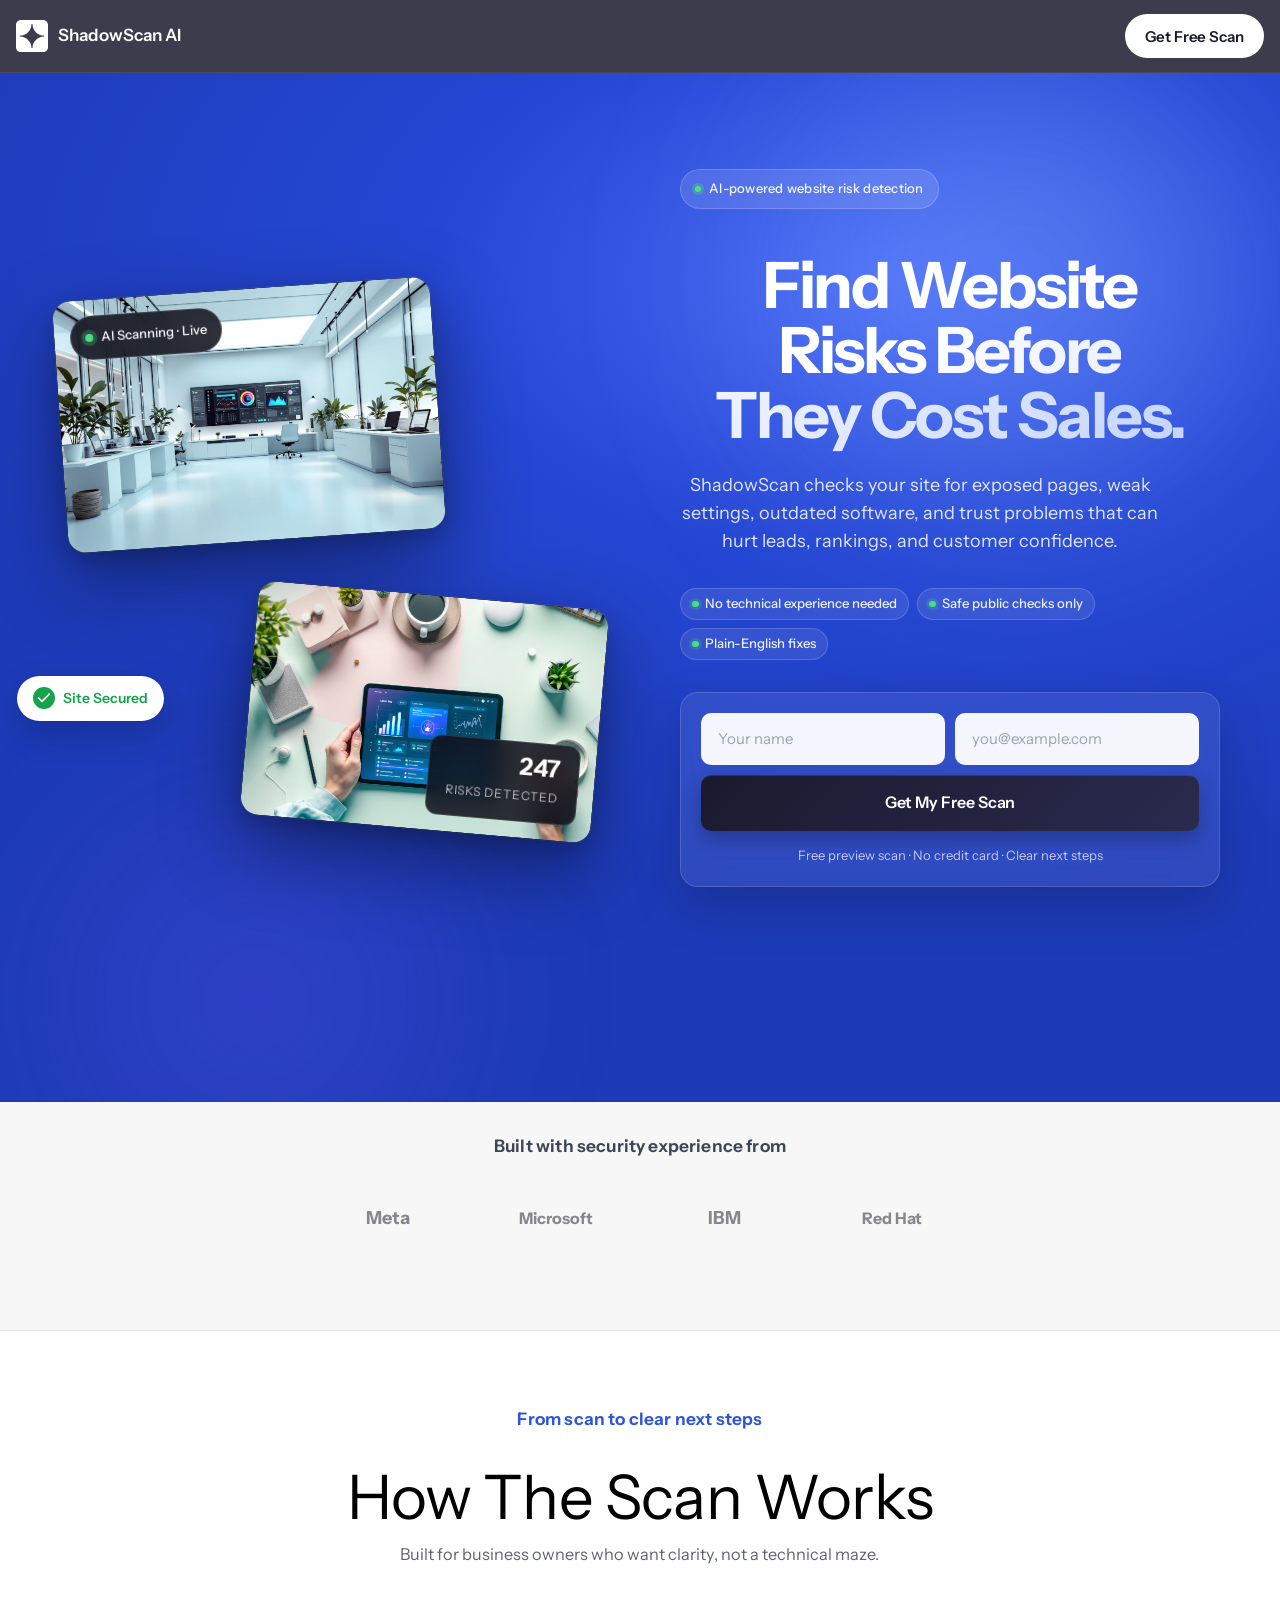
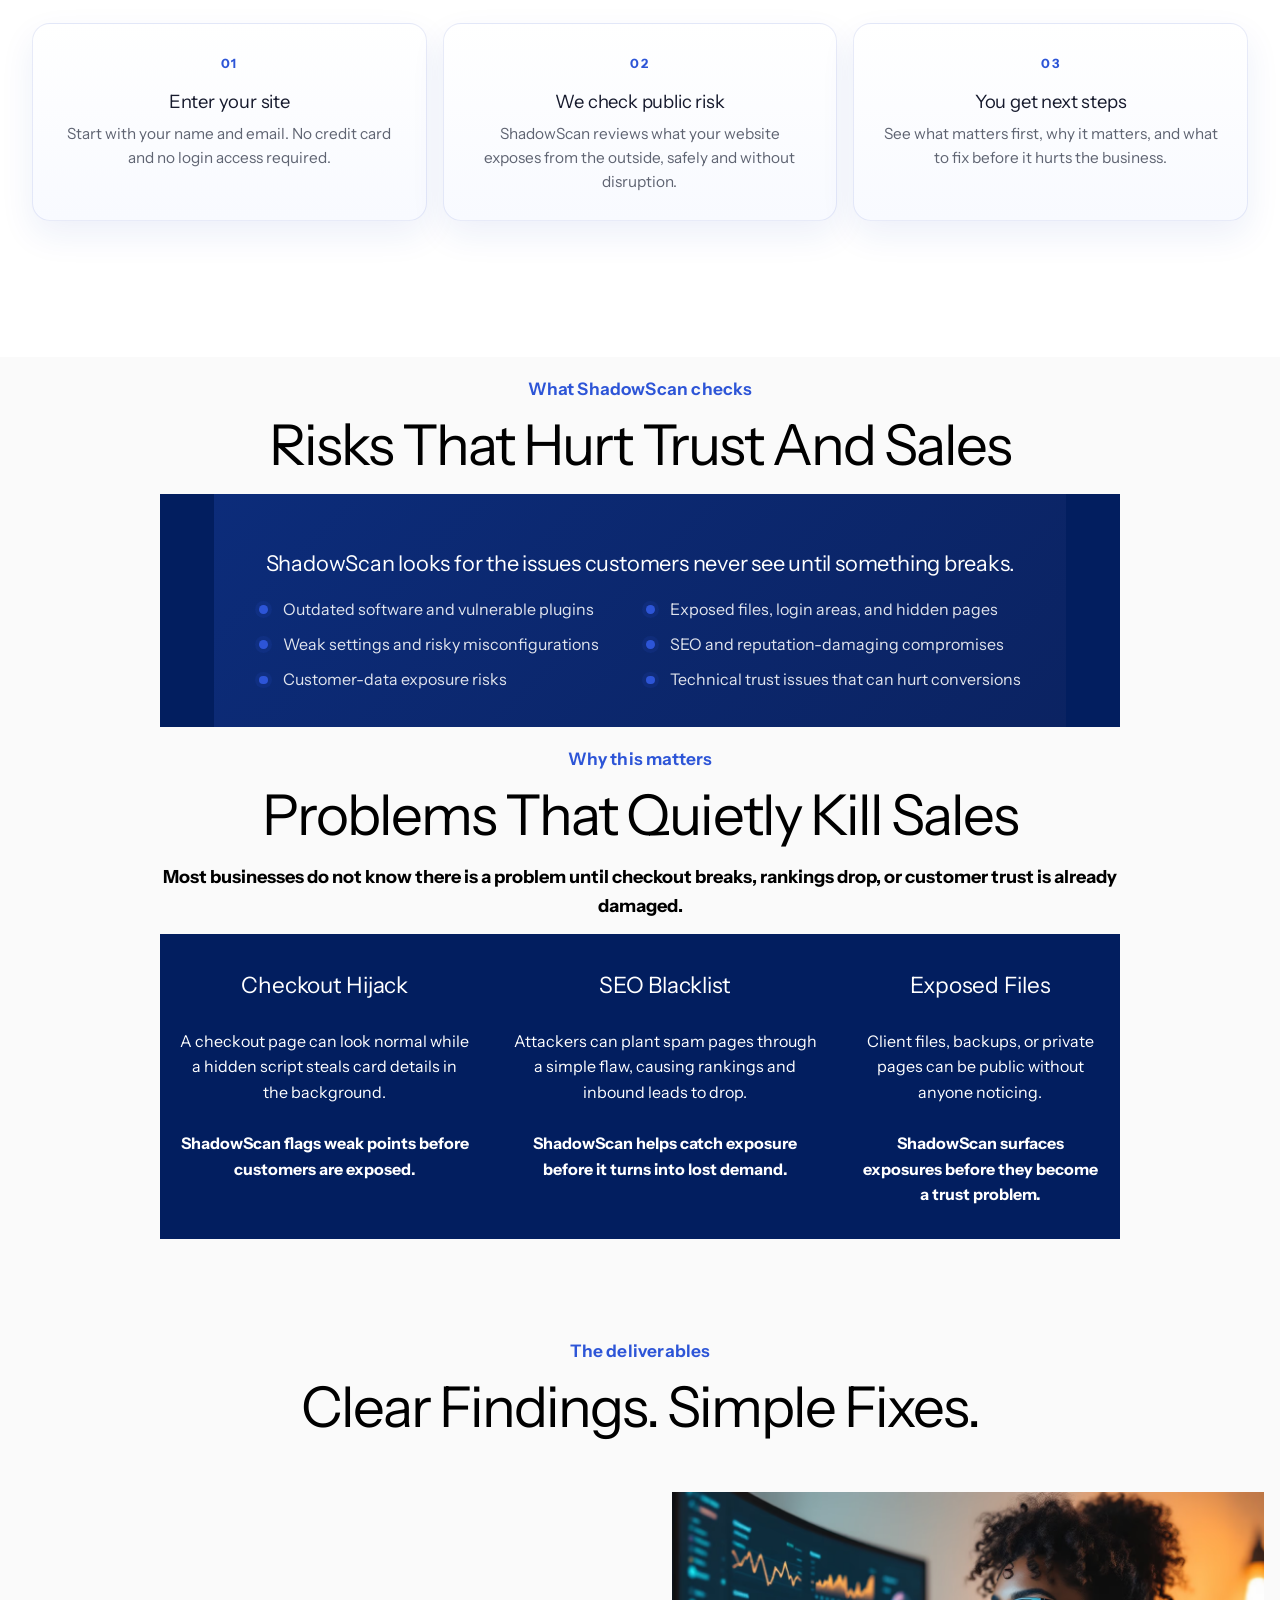
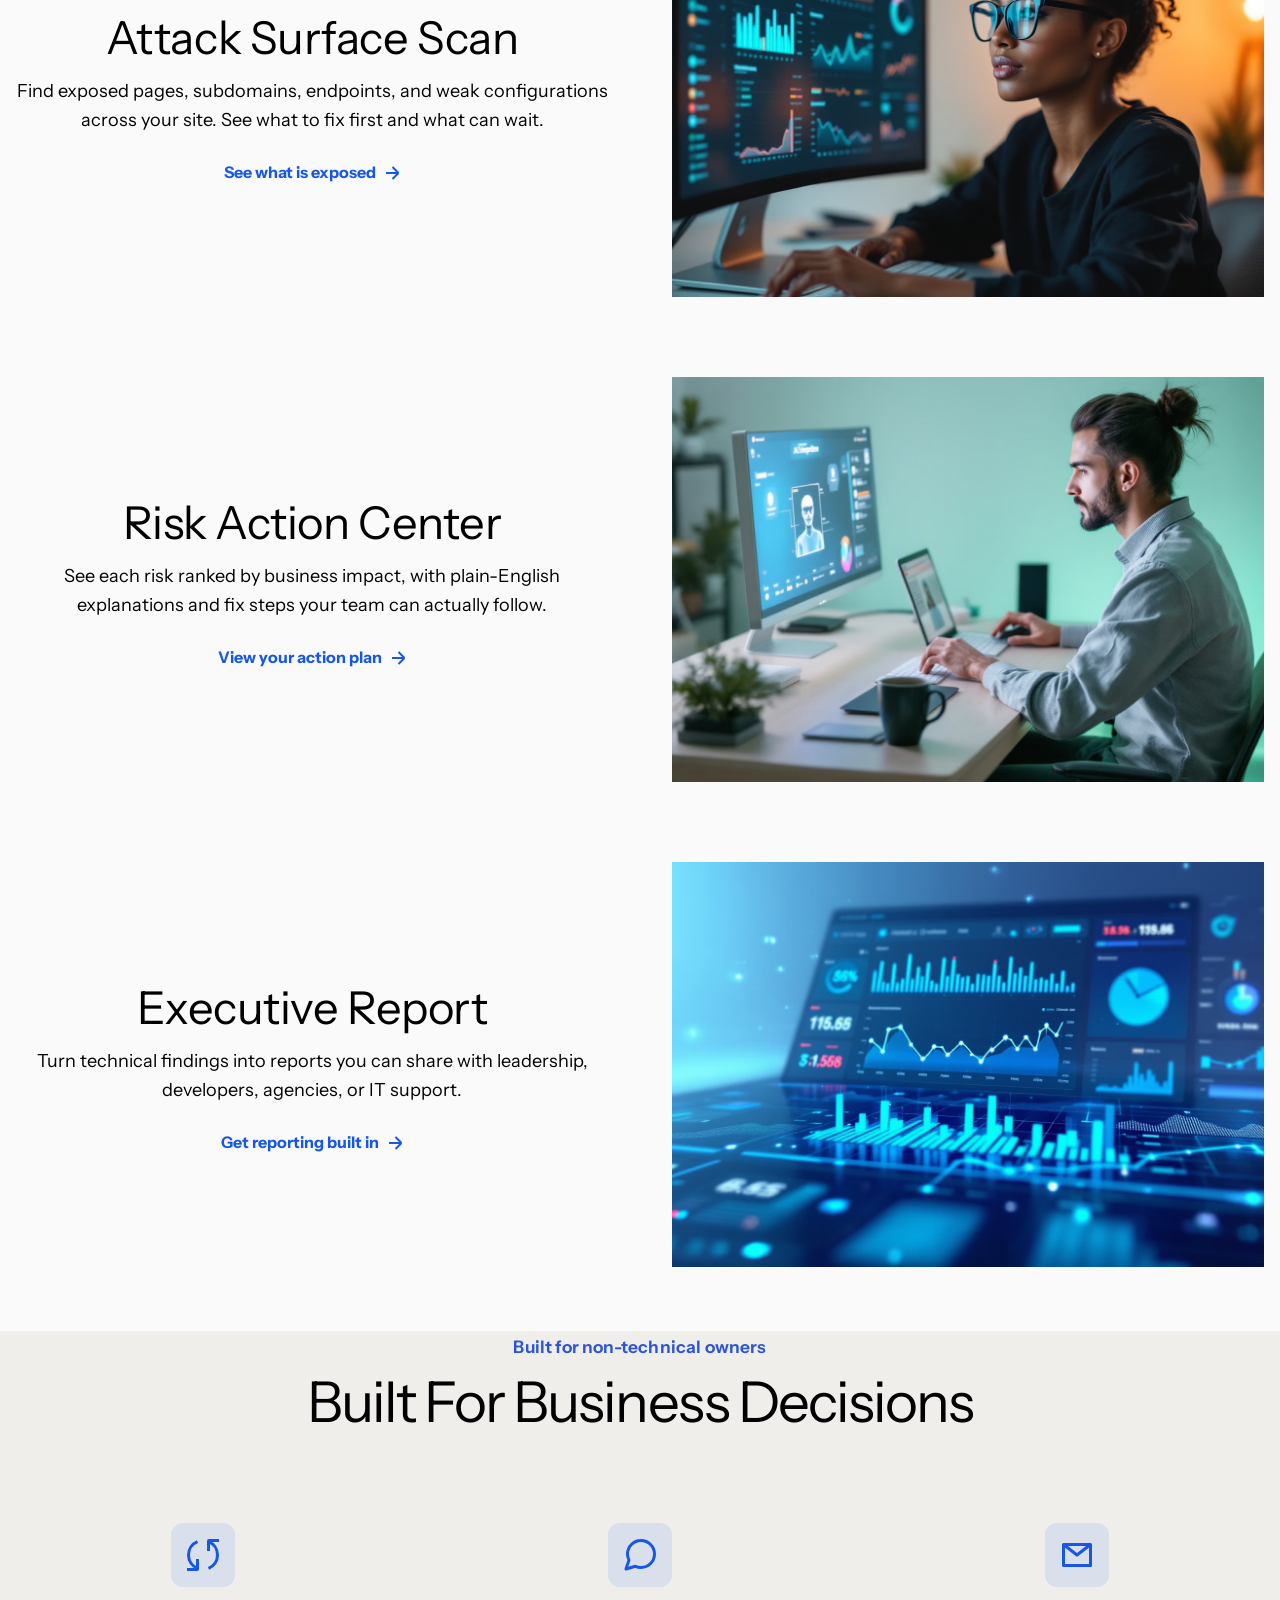
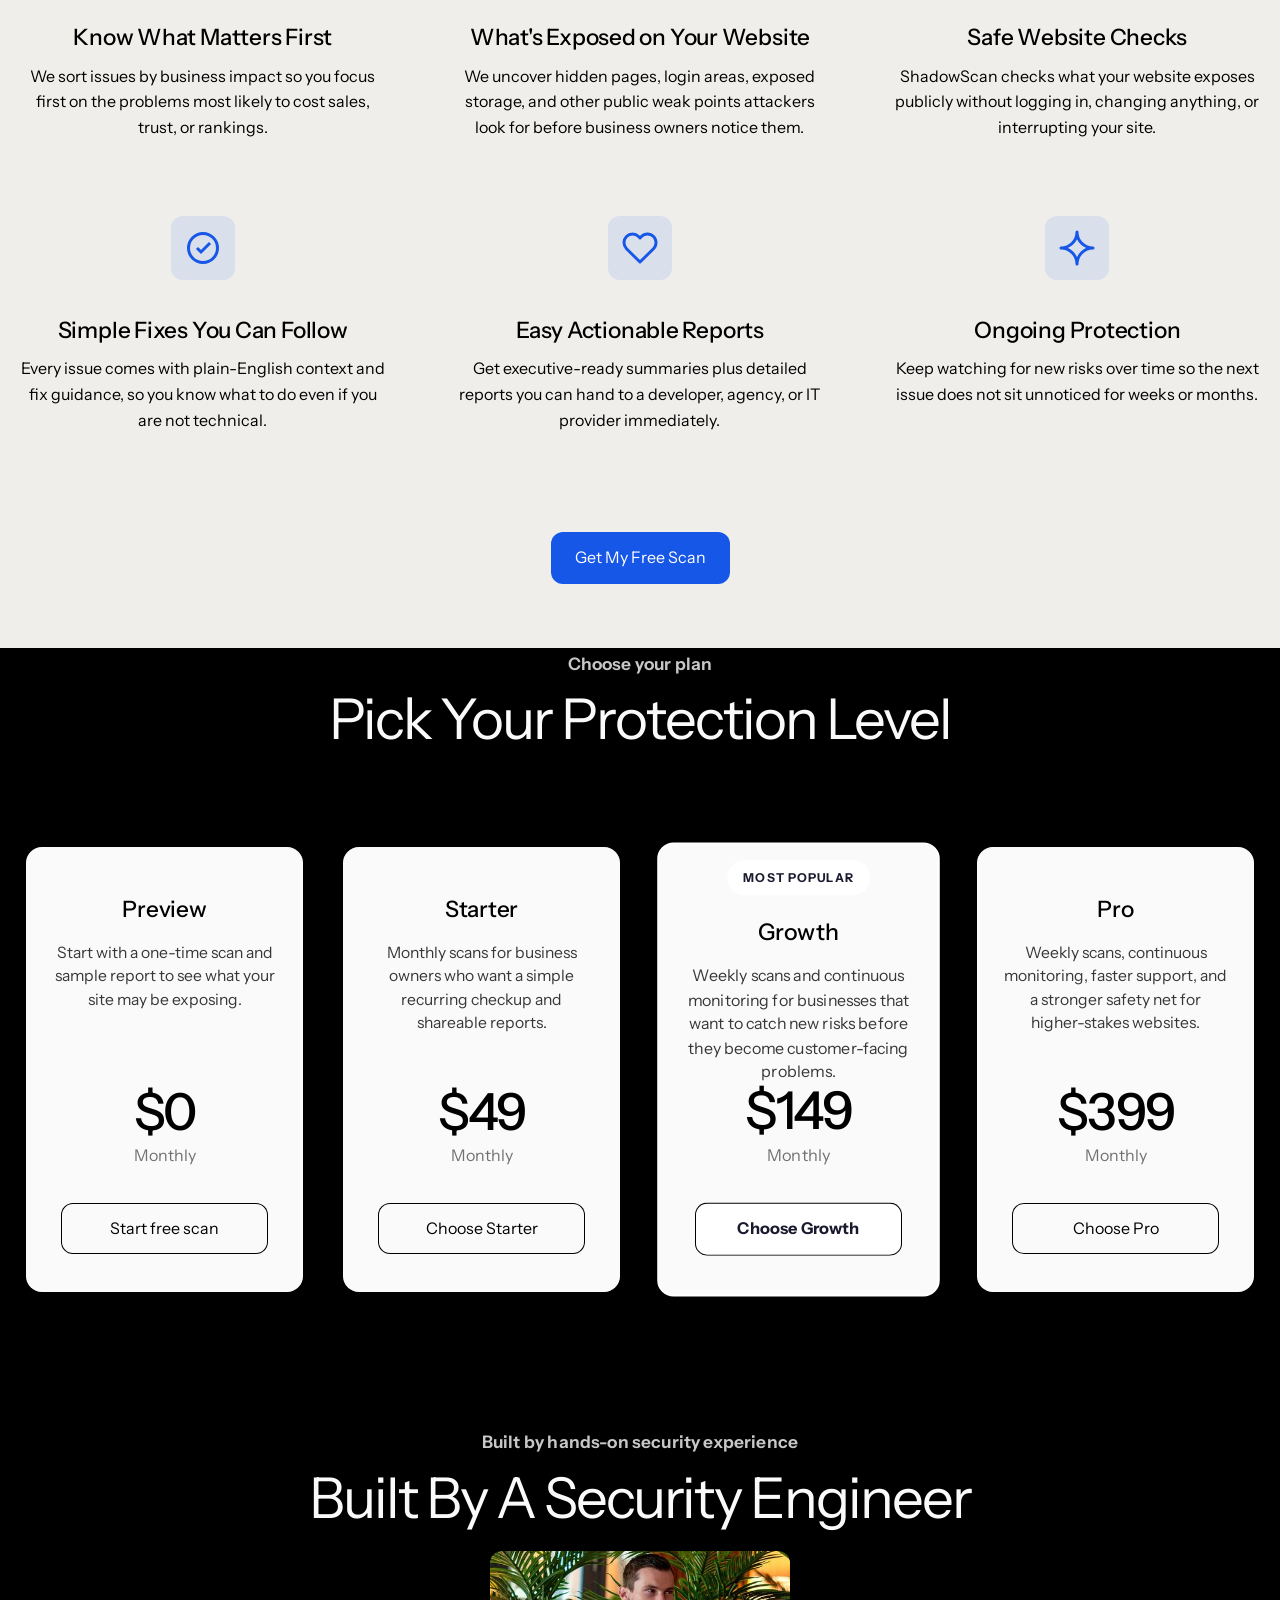
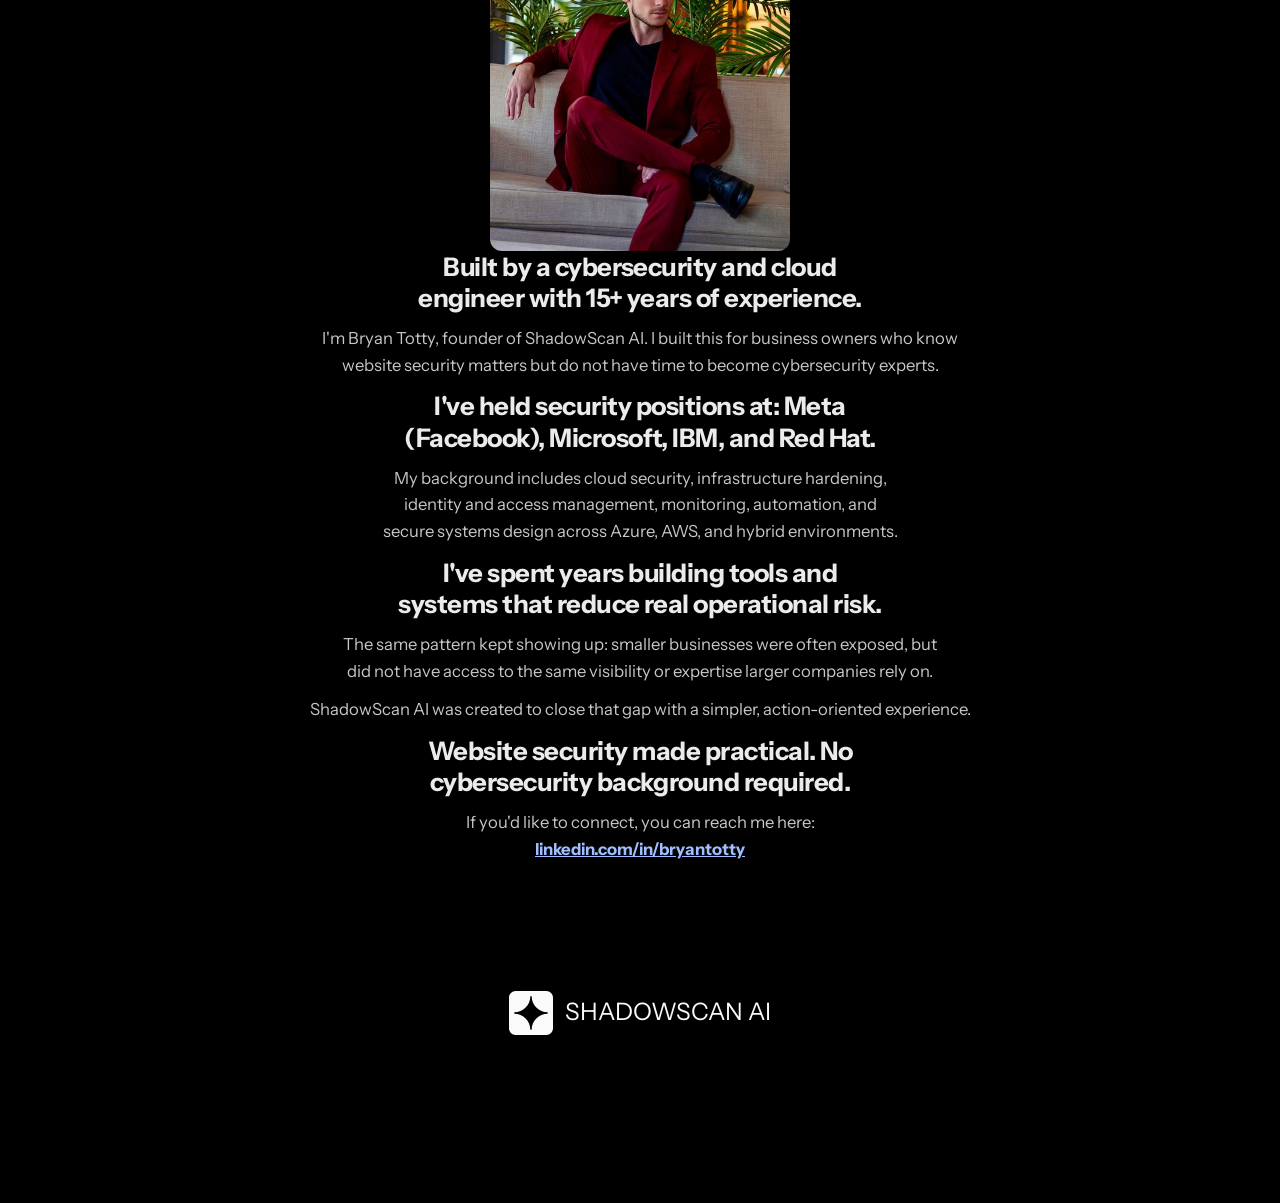
==== index.html @ 07af530e "design: refine section label typography and copy" ====
<!DOCTYPE html>
<html lang="en-US">
<head>
  <meta charset="utf-8" />
  <title>ShadowScan AI - Find Website Risks Before They Cost Sales</title>
  <meta name="description" content="ShadowScan AI helps business owners find website vulnerabilities, exposed files, and trust-damaging security issues before they cost leads, rankings, and sales." />
  <meta name="viewport" content="width=device-width, initial-scale=1" />

  <!-- Open Graph -->
  <meta property="og:title" content="Find Website Risks Before They Cost Sales" />
  <meta property="og:description" content="ShadowScan AI helps business owners uncover exposed pages, weak settings, and trust-damaging website risks before they hurt sales or search visibility." />
  <meta property="og:image" content="images/og-preview.png" />
  <meta property="og:type" content="website" />

  <!-- Twitter -->
  <meta name="twitter:card" content="summary_large_image" />
  <meta name="twitter:title" content="Find Website Risks Before They Cost Sales" />
  <meta name="twitter:description" content="ShadowScan AI helps business owners uncover exposed pages, weak settings, and trust-damaging website risks before they hurt sales or search visibility." />

  <!-- Favicon (replace with your own) -->
  <link rel="icon" href="images/og-preview.png" type="image/png" />

  <!-- Google Fonts -->
  <link href="https://fonts.googleapis.com" rel="preconnect" />
  <link href="https://fonts.gstatic.com" rel="preconnect" crossorigin="anonymous" />
  <link href="https://fonts.googleapis.com/css2?family=Instrument+Sans:wght@300;400;500;600;700&display=swap" rel="stylesheet" />

  <!-- Stylesheets -->
  <link href="css/styles.css" rel="stylesheet" type="text/css" />
  <link href="css/custom.css" rel="stylesheet" type="text/css" />

  <!-- Meta Pixel Code -->
  <script>
    !function(f,b,e,v,n,t,s)
    {if(f.fbq)return;n=f.fbq=function(){n.callMethod?
    n.callMethod.apply(n,arguments):n.queue.push(arguments)};
    if(!f._fbq)f._fbq=n;n.push=n;n.loaded=!0;n.version='2.0';
    n.queue=[];t=b.createElement(e);t.async=!0;
    t.src=v;s=b.getElementsByTagName(e)[0];
    s.parentNode.insertBefore(t,s)}(window, document,'script',
    'https://connect.facebook.net/en_US/fbevents.js');
    fbq('init', '1141958824588736');
    fbq('track', 'PageView');
  </script>
  <noscript><img height="1" width="1" style="display:none" src="https://www.facebook.com/tr?id=1141958824588736&ev=PageView&noscript=1" alt="" /></noscript>
</head>

<body class="body">

  <!-- ===================== NAVIGATION (STICKY) ===================== -->
  <div class="nav is-accent-primary nav-sticky" id="main-nav">
    <div class="nav_container">
      <div class="nav_left">
        <a href="#signup-form" class="nav_logo w-inline-block">
          <div class="nav_logo-icon">
            <svg width="100%" height="100%" viewBox="0 0 33 33" preserveAspectRatio="xMidYMid meet">
              <path d="M28,0H5C2.24,0,0,2.24,0,5v23c0,2.76,2.24,5,5,5h23c2.76,0,5-2.24,5-5V5c0-2.76-2.24-5-5-5ZM29,17c-6.63,0-12,5.37-12,12h-1c0-6.63-5.37-12-12-12v-1c6.63,0,12-5.37,12-12h1c0,6.63,5.37,12,12,12v1Z" fill="currentColor"></path>
            </svg>
          </div>
          <div class="paragraph_large margin-bottom_none">ShadowScan AI</div>
        </a>
      </div>
      <div class="nav_right">
        <a href="#signup-form" class="nav-cta-btn">Get Free Scan</a>
        <button class="nav_mobile-menu-button" id="mobile-menu-btn" aria-label="Open navigation menu">
          <div class="icon on-accent-primary">
            <svg xmlns="http://www.w3.org/2000/svg" width="24" height="24" viewBox="0 0 24 24">
              <g stroke-linecap="square" stroke-linejoin="miter" stroke-width="1.5" fill="none" stroke="currentColor" stroke-miterlimit="10">
                <line x1="1" y1="12" x2="23" y2="12" stroke="currentColor"></line>
                <line x1="1" y1="5" x2="23" y2="5"></line>
                <line x1="1" y1="19" x2="23" y2="19"></line>
              </g>
            </svg>
          </div>
        </button>
      </div>
    </div>
  </div>

  <!-- Mobile Nav Overlay -->
  <div class="mobile-nav-overlay" id="mobile-nav-overlay">
    <button class="mobile-nav-close" id="mobile-nav-close" aria-label="Close navigation menu">&times;</button>
    <a href="#signup-form" class="mobile-nav-link">Get Free Scan</a>
    <a href="#services" class="mobile-nav-link">Services</a>
    <a href="#pricing" class="mobile-nav-link">Pricing</a>
    <a href="#founder" class="mobile-nav-link">About</a>
  </div>

  <!-- ===================== HERO / SIGNUP FORM ===================== -->
  <header id="signup-form" class="section max-height_100vh_desktop overflow_hidden flex_horizontal is-accent-primary hero-elegant">
    <div class="hero-bg-glow" aria-hidden="true"></div>
    <div class="container">
      <div class="w-layout-grid grid_2-col tablet-1-col gap-large hero-grid">
        <div class="hero-visual">
          <div class="hero-image-stack">
            <div class="hero-image-card hero-image-card--top">
              <img width="592" height="395" alt="Innovation lab background" src="images/hero-bg-1.avif" loading="eager" fetchpriority="high" />
              <div class="hero-image-tag">
                <span class="hero-image-tag-dot"></span>
                AI Scanning · Live
              </div>
            </div>
            <div class="hero-image-card hero-image-card--bottom">
              <img width="592" height="395" alt="Interactive lesson on tablet" src="images/hero-bg-2.avif" loading="eager" />
              <div class="hero-image-stat">
                <div class="hero-image-stat-number">247</div>
                <div class="hero-image-stat-label">Risks Detected</div>
              </div>
            </div>
            <div class="hero-floating-badge" aria-hidden="true">
              <svg width="20" height="20" viewBox="0 0 24 24" fill="none" stroke="currentColor" stroke-width="2.5" stroke-linecap="round" stroke-linejoin="round"><path d="M20 6 9 17l-5-5"/></svg>
              <span>Site Secured</span>
            </div>
          </div>
        </div>
        <div class="header hero-content">
          <div class="hero-eyebrow">
            <span class="hero-eyebrow-dot"></span>
            AI-powered website risk detection
          </div>
          <h1 class="heading_h1 hero-title">Find Website Risks <span class="hero-title-accent">Before They Cost Sales.</span></h1>
          <p class="hero-subtitle">ShadowScan checks your site for exposed pages, weak settings, outdated software, and trust problems that can hurt leads, rankings, and customer confidence.</p>
          <ul class="hero-proof-list" aria-label="ShadowScan benefits">
            <li>No technical experience needed</li>
            <li>Safe public checks only</li>
            <li>Plain-English fixes</li>
          </ul>
          <div class="w-form hero-form-wrap">
            <form id="email-form" name="email-form" method="post" action="https://formspree.io/f/xdaybydo">
              <div class="hero-form-fields">
                <input class="w-input hero-input" maxlength="256" name="name" placeholder="Your name" type="text" id="name" aria-label="Name" />
                <input class="w-input hero-input" maxlength="256" name="email" placeholder="you@example.com" type="email" id="email" required aria-label="Email Address" />
              </div>
              <input type="submit" class="w-button hero-submit" value="Get My Free Scan" />
              <p class="hero-form-disclaimer">Free preview scan · No credit card · Clear next steps</p>
            </form>
            <div class="w-form-done" style="display:none;">
              <div>You're in. Check your inbox for your next step and scan details.</div>
            </div>
            <div class="w-form-fail" style="display:none;">
              <div>Something went wrong. Please try again in a moment.</div>
            </div>
          </div>
        </div>
      </div>
    </div>
  </header>

  <!-- ===================== TRUST BADGES ===================== -->
  <section class="trust-badges-section">
    <div class="container">
      <p class="trust-badges-label">Built with security experience from</p>
      <div class="trust-badges-row">
        <div class="trust-badge">
          <svg viewBox="0 0 120 40" width="120" height="40"><text x="60" y="26" text-anchor="middle" font-family="Instrument Sans, sans-serif" font-weight="700" font-size="18" fill="currentColor">Meta</text></svg>
        </div>
        <div class="trust-badge">
          <svg viewBox="0 0 120 40" width="120" height="40"><text x="60" y="26" text-anchor="middle" font-family="Instrument Sans, sans-serif" font-weight="700" font-size="16" fill="currentColor">Microsoft</text></svg>
        </div>
        <div class="trust-badge">
          <svg viewBox="0 0 120 40" width="120" height="40"><text x="60" y="26" text-anchor="middle" font-family="Instrument Sans, sans-serif" font-weight="700" font-size="18" fill="currentColor">IBM</text></svg>
        </div>
        <div class="trust-badge">
          <svg viewBox="0 0 120 40" width="120" height="40"><text x="60" y="26" text-anchor="middle" font-family="Instrument Sans, sans-serif" font-weight="700" font-size="16" fill="currentColor">Red Hat</text></svg>
        </div>
      </div>
    </div>
  </section>

  <!-- ===================== HOW IT WORKS ===================== -->
  <section class="funnel-steps-section fade-in-section" aria-labelledby="how-it-works-title">
    <div class="container">
      <div class="funnel-section-header">
        <p class="section-kicker">From scan to clear next steps</p>
        <h2 id="how-it-works-title" class="heading_h2">How The Scan Works</h2>
        <p>Built for business owners who want clarity, not a technical maze.</p>
      </div>
      <div class="funnel-steps-grid">
        <div class="funnel-step-card">
          <span class="funnel-step-number">01</span>
          <h3>Enter your site</h3>
          <p>Start with your name and email. No credit card and no login access required.</p>
        </div>
        <div class="funnel-step-card">
          <span class="funnel-step-number">02</span>
          <h3>We check public risk</h3>
          <p>ShadowScan reviews what your website exposes from the outside, safely and without disruption.</p>
        </div>
        <div class="funnel-step-card">
          <span class="funnel-step-number">03</span>
          <h3>You get next steps</h3>
          <p>See what matters first, why it matters, and what to fix before it hurts the business.</p>
        </div>
      </div>
    </div>
  </section>

  <!-- ===================== PROTECT YOUR BUSINESS ===================== -->
  <section class="provides-section fade-in-section">
    <div class="w-layout-blockcontainer container-2 w-container">
      <p class="section-kicker">What ShadowScan checks</p>
      <h2 class="heading_h2">Risks That Hurt Trust And Sales</h2>
      <div class="provides">
        <div class="provides-2">
          <h3 class="usecase-heading">ShadowScan looks for the issues customers never see until something breaks.</h3>
          <ul class="risk-check-list">
            <li>Outdated software and vulnerable plugins</li>
            <li>Exposed files, login areas, and hidden pages</li>
            <li>Weak settings and risky misconfigurations</li>
            <li>SEO and reputation-damaging compromises</li>
            <li>Customer-data exposure risks</li>
            <li>Technical trust issues that can hurt conversions</li>
          </ul>
        </div>
      </div>
    </div>
  </section>

  <!-- ===================== WE HELP YOU AVOID ===================== -->
  <section class="problems-section fade-in-section">
    <div class="w-layout-blockcontainer container-2 w-container">
      <p class="section-kicker">Why this matters</p>
      <h2 class="heading_h2">Problems That Quietly Kill Sales</h2>
      <p class="paragraph-2"><strong>Most businesses do not know there is a problem until checkout breaks, rankings drop, or customer trust is already damaged.</strong></p>
      <div class="usecase-cards-wrapper">
        <div class="usecase-card">
          <h3 class="usecase-heading">Checkout Hijack</h3>
          <p class="usecase-paragraph">A checkout page can look normal while a hidden script steals card details in the background.<br/><br/><strong>ShadowScan flags weak points before customers are exposed.</strong></p>
        </div>
        <div class="usecase-card">
          <h3 class="usecase-heading">SEO Blacklist</h3>
          <p class="usecase-paragraph">Attackers can plant spam pages through a simple flaw, causing rankings and inbound leads to drop.<br/><br/><strong>ShadowScan helps catch exposure before it turns into lost demand.</strong></p>
        </div>
        <div class="usecase-card">
          <h3 class="usecase-heading">Exposed Files</h3>
          <p class="usecase-paragraph">Client files, backups, or private pages can be public without anyone noticing.<br/><br/><strong>ShadowScan surfaces exposures before they become a trust problem.</strong></p>
        </div>
      </div>
    </div>
  </section>

  <!-- ===================== SERVICES PROVIDED ===================== -->
  <section id="services" class="section fade-in-section">
    <div class="header is-align-center">
      <p class="section-kicker">The deliverables</p>
      <h2 class="heading_h2">Clear Findings. Simple Fixes.</h2>
    </div>
    <div class="container">
      <div class="flex_vertical gap-xxlarge">

        <!-- Attack Surface Scan -->
        <div class="w-layout-grid grid_2-col tablet-1-col gap-large">
          <div class="header margin-bottom_none">
            <h2 class="heading-3">Attack Surface Scan</h2>
            <p class="paragraph_large margin-bottom_small">Find exposed pages, subdomains, endpoints, and weak configurations across your site. See what to fix first and what can wait.</p>
            <div class="button-group">
              <a href="#signup-form" class="text-button w-inline-block">
                <div>See what is exposed</div>
                <div class="button_icon">
                  <svg xmlns="http://www.w3.org/2000/svg" width="100%" height="100%" viewBox="0 0 16 16" fill="none">
                    <path d="M2 8H14.5M14.5 8L8.5 2M14.5 8L8.5 14" stroke="currentColor" stroke-width="2" stroke-linejoin="round"></path>
                  </svg>
                </div>
              </a>
            </div>
          </div>
          <img width="592" height="405" alt="Woman analyzing business insights with data analytics software" src="images/service-scan.avif" loading="lazy" class="image" />
        </div>

        <!-- Risk Action Center -->
        <div class="w-layout-grid grid_2-col tablet-1-col gap-large">
          <div class="header margin-bottom_none">
            <h2 class="heading-4">Risk Action Center</h2>
            <p class="paragraph_large margin-bottom_small">See each risk ranked by business impact, with plain-English explanations and fix steps your team can actually follow.</p>
            <div class="button-group">
              <a href="#signup-form" class="text-button w-inline-block">
                <div>View your action plan</div>
                <div class="button_icon">
                  <svg xmlns="http://www.w3.org/2000/svg" width="100%" height="100%" viewBox="0 0 16 16" fill="none">
                    <path d="M2 8H14.5M14.5 8L8.5 2M14.5 8L8.5 14" stroke="currentColor" stroke-width="2" stroke-linejoin="round"></path>
                  </svg>
                </div>
              </a>
            </div>
          </div>
          <img width="592" height="405" alt="Person working on AI project" src="images/service-risk.avif" loading="lazy" class="image" />
        </div>

        <!-- Executive Report -->
        <div class="w-layout-grid grid_2-col tablet-1-col gap-large">
          <div class="header margin-bottom_none">
            <h2 class="heading-5">Executive Report</h2>
            <p class="paragraph_large margin-bottom_small">Turn technical findings into reports you can share with leadership, developers, agencies, or IT support.</p>
            <div class="button-group">
              <a href="#signup-form" class="text-button w-inline-block">
                <div>Get reporting built in</div>
                <div class="button_icon">
                  <svg xmlns="http://www.w3.org/2000/svg" width="100%" height="100%" viewBox="0 0 16 16" fill="none">
                    <path d="M2 8H14.5M14.5 8L8.5 2M14.5 8L8.5 14" stroke="currentColor" stroke-width="2" stroke-linejoin="round"></path>
                  </svg>
                </div>
              </a>
            </div>
          </div>
          <img width="592" height="405" alt="Futuristic technology for data analytics and business intelligence" src="images/service-report.avif" loading="lazy" class="image" />
        </div>

      </div>
    </div>
  </section>

  <!-- ===================== PROTECT YOUR WEBSITE (FEATURES) ===================== -->
  <section class="section is-secondary fade-in-section">
    <div class="container">
      <div class="header is-align-center">
        <p class="section-kicker">Built for non-technical owners</p>
        <h2 class="heading_h2">Built For Business Decisions</h2>
      </div>
      <div class="w-layout-grid grid_3-col gap-large">

        <!-- Feature 1 -->
        <div class="flex_vertical is-x-center">
          <div class="is-large-1x1 is-background margin-bottom_xsmall">
            <svg width="100%" height="100%" viewBox="0 0 24 24" fill="none">
              <path d="M9.24998 18.7103C6.60958 17.6271 4.75 15.0307 4.75 12C4.75 8.96938 6.60958 6.37304 9.24997 5.28979" stroke-width="1.5" stroke-linejoin="round" stroke="currentColor"></path>
              <path d="M14.75 5.28979C17.3904 6.37303 19.25 8.96938 19.25 12.0001C19.25 15.0307 17.3904 17.6271 14.75 18.7103" stroke-width="1.5" stroke-linejoin="round" stroke="currentColor"></path>
              <path d="M4 19.2501L8.99998 19.2501C9.13805 19.2501 9.24998 19.1381 9.24998 19.0001L9.24997 14" stroke-width="1.5" stroke-linejoin="round" stroke="currentColor"></path>
              <path d="M20 4.75L15 4.75003C14.8619 4.75003 14.75 4.86196 14.75 5.00003L14.75 10.0001" stroke-width="1.5" stroke-linejoin="round" stroke="currentColor"></path>
            </svg>
          </div>
          <h3 class="heading_h4">Know What Matters First</h3>
          <p>We sort issues by business impact so you focus first on the problems most likely to cost sales, trust, or rankings.</p>
        </div>

        <!-- Feature 2 -->
        <div class="flex_vertical is-x-center">
          <div class="is-large-1x1 is-background margin-bottom_xsmall">
            <svg xmlns="http://www.w3.org/2000/svg" width="100%" height="100%" viewBox="0 0 24 24" fill="none">
              <path d="M12.5 18.25C16.2279 18.25 19.25 15.2279 19.25 11.5C19.25 7.77208 16.2279 4.75 12.5 4.75C8.77208 4.75 5.75 7.77208 5.75 11.5C5.75 12.6007 6.01345 13.6398 6.48072 14.5578L5 19L9.71819 17.6519C10.5664 18.0361 11.5082 18.25 12.5 18.25Z" stroke="currentColor" stroke-width="1.5" stroke-linejoin="round"></path>
            </svg>
          </div>
          <h3 class="heading_h4">What's Exposed on Your Website</h3>
          <p>We uncover hidden pages, login areas, exposed storage, and other public weak points attackers look for before business owners notice them.</p>
        </div>

        <!-- Feature 3 -->
        <div class="flex_vertical is-x-center">
          <div class="is-large-1x1 is-background margin-bottom_xsmall">
            <svg xmlns="http://www.w3.org/2000/svg" width="100%" height="100%" viewBox="0 0 24 24" fill="none">
              <path d="M5.25 6.75H18.75V17.25H5.25V6.75Z" stroke="currentColor" stroke-width="1.5" stroke-linejoin="round"></path>
              <path d="M5.25 6.75L12 12L18.75 6.75" stroke="currentColor" stroke-width="1.5" stroke-linejoin="round"></path>
            </svg>
          </div>
          <h3 class="heading_h4">Safe Website Checks</h3>
          <p>ShadowScan checks what your website exposes publicly without logging in, changing anything, or interrupting your site.</p>
        </div>

        <!-- Feature 4 -->
        <div class="flex_vertical is-x-center">
          <div class="is-large-1x1 is-background margin-bottom_xsmall">
            <svg xmlns="http://www.w3.org/2000/svg" width="100%" height="100%" viewBox="0 0 24 24" fill="none">
              <path d="M19.25 12C19.25 16.0041 16.0041 19.25 12 19.25C7.99594 19.25 4.75 16.0041 4.75 12C4.75 7.99594 7.99594 4.75 12 4.75C16.0041 4.75 19.25 7.99594 19.25 12Z" stroke="currentColor" stroke-width="1.5"></path>
              <path d="M9 12L11 14L15.5 9.5" stroke="currentColor" stroke-width="1.5"></path>
            </svg>
          </div>
          <h3 class="heading_h4">Simple Fixes You Can Follow</h3>
          <p>Every issue comes with plain-English context and fix guidance, so you know what to do even if you are not technical.</p>
        </div>

        <!-- Feature 5 -->
        <div class="flex_vertical is-x-center">
          <div class="is-large-1x1 is-background margin-bottom_xsmall">
            <svg width="100%" height="100%" viewBox="0 0 24 24" fill="none">
              <path d="M17.3654 5.32894C17.8831 5.54543 18.3534 5.86273 18.7495 6.26274C19.146 6.6625 19.4604 7.13723 19.675 7.65978C19.8895 8.18233 20 8.74246 20 9.30814C20 9.87384 19.8895 10.4339 19.675 10.9565C19.4604 11.4791 19.146 11.9538 18.7495 12.3535L12.0001 19L5.2496 12.3535C4.44951 11.5457 4 10.4501 4 9.3076C4 8.16516 4.44951 7.0695 5.2496 6.26166C6.04975 5.45384 7.13498 5 8.26647 5C9.39804 5 10.4833 5.45384 11.2833 6.26166L12.016 6.99843L12.7158 6.26274C13.112 5.86273 13.5823 5.54543 14.0999 5.32894C14.6176 5.11246 15.1724 5.00103 15.7327 5.00103C16.2929 5.00103 16.8478 5.11246 17.3654 5.32894Z" stroke-width="1.5" stroke-linejoin="round" stroke="currentColor"></path>
            </svg>
          </div>
          <h3 class="heading_h4">Easy Actionable Reports</h3>
          <p>Get executive-ready summaries plus detailed reports you can hand to a developer, agency, or IT provider immediately.</p>
        </div>

        <!-- Feature 6 -->
        <div class="flex_vertical is-x-center">
          <div class="is-large-1x1 is-background margin-bottom_xsmall">
            <svg width="100%" height="100%" viewBox="0 0 24 24" fill="none">
              <path d="M4 12C8.41828 12 12 8.41828 12 4C12 8.41828 15.5817 12 20 12C15.5817 12 12 15.5817 12 20C12 15.5817 8.41828 12 4 12Z" stroke-width="1.5" stroke-linejoin="round" stroke="currentColor"></path>
            </svg>
          </div>
          <h3 class="heading_h4">Ongoing Protection</h3>
          <p>Keep watching for new risks over time so the next issue does not sit unnoticed for weeks or months.</p>
        </div>

      </div>
      <div class="button-group is-align-center margin-top_large">
        <a href="#signup-form" class="button w-button">Get My Free Scan</a>
      </div>
    </div>
  </section>

  <!-- ===================== PRICING ===================== -->
  <section id="pricing" class="section is-inverse fade-in-section">
    <div class="container">
      <div class="header is-align-center">
        <p class="section-kicker on-dark">Choose your plan</p>
        <h2 class="heading_h1">Pick Your Protection Level</h2>
      </div>
      <ul role="list" class="grid_4-col gap-small padding_none margin-bottom_none w-list-unstyled">

        <!-- Preview -->
        <li class="card on-inverse">
          <div class="card_body is-small">
            <div class="margin_bottom-auto">
              <h3 class="heading_h4">Preview</h3>
              <p class="paragraph-3">Start with a one-time scan and sample report to see what your site may be exposing.</p>
            </div>
            <h4 class="heading_h2 margin-bottom_none">$0</h4>
            <p class="text-color_secondary">Monthly</p>
            <div class="margin-top_small">
              <div class="button-group is-vertical-stretch">
                <a href="#signup-form" class="button is-secondary w-inline-block"><div>Start free scan</div></a>
              </div>
            </div>
          </div>
        </li>

        <!-- Starter -->
        <li class="card on-inverse">
          <div class="card_body is-small">
            <div class="margin_bottom-auto">
              <h3 class="heading_h4">Starter</h3>
              <p class="paragraph-4">Monthly scans for business owners who want a simple recurring checkup and shareable reports.</p>
            </div>
            <h4 class="heading_h2 margin-bottom_none">$49</h4>
            <p class="text-color_secondary">Monthly</p>
            <div class="margin-top_small">
              <div class="button-group is-vertical-stretch">
                <a href="#signup-form" class="button is-secondary w-inline-block"><div>Choose Starter</div></a>
              </div>
            </div>
          </div>
        </li>

        <!-- Growth (MOST POPULAR) -->
        <li class="card on-inverse is-popular">
          <div class="popular-badge">Most Popular</div>
          <div class="card_body is-small">
            <div class="margin_bottom-auto">
              <h3 class="heading_h4">Growth</h3>
              <p class="paragraph-5">Weekly scans and continuous monitoring for businesses that want to catch new risks before they become customer-facing problems.</p>
            </div>
            <h4 class="heading_h2 margin-bottom_none">$149</h4>
            <p class="text-color_secondary">Monthly</p>
            <div class="margin-top_small">
              <div class="button-group is-vertical-stretch">
                <a href="#signup-form" class="button is-secondary w-inline-block is-popular-btn"><div>Choose Growth</div></a>
              </div>
            </div>
          </div>
        </li>

        <!-- Pro -->
        <li class="card on-inverse">
          <div class="card_body is-small">
            <div class="margin_bottom-auto">
              <h3 class="heading_h4">Pro</h3>
              <p class="paragraph-6">Weekly scans, continuous monitoring, faster support, and a stronger safety net for higher-stakes websites.</p>
            </div>
            <h4 class="heading_h2 margin-bottom_none">$399</h4>
            <p class="text-color_secondary">Monthly</p>
            <div class="margin-top_small">
              <div class="button-group is-vertical-stretch">
                <a href="#signup-form" class="button is-secondary w-inline-block"><div>Choose Pro</div></a>
              </div>
            </div>
          </div>
        </li>

      </ul>
    </div>
  </section>

  <!-- ===================== THE FOUNDER ===================== -->
  <section id="founder" class="section is-inverse fade-in-section">
    <div class="founder">
      <div class="header is-align-center">
        <p class="section-kicker on-dark">Built by hands-on security experience</p>
        <h2 class="heading-2">Built By A Security Engineer</h2>
        <img
          src="images/founder.jpg"
          loading="lazy"
          width="367"
          sizes="(max-width: 479px) 100vw, 367px"
          alt="Bryan Totty Founder"
          srcset="images/founder-500.jpg 500w, images/founder-800.jpg 800w, images/founder.jpg 1000w"
        />
        <div class="subheading founder-bio">
          <p><strong class="bold-text">Built by a cybersecurity and cloud engineer with 15+ years of experience.</strong></p>
          <p>I'm Bryan Totty, founder of ShadowScan AI. I built this for business owners who know website security matters but do not have time to become cybersecurity experts.</p>
          <p><strong class="bold-text-2">I've held security positions at: Meta (Facebook), Microsoft, IBM, and Red Hat.</strong></p>
          <div class="founder-bio-expandable" id="founder-bio-more">
            <p>My background includes cloud security, infrastructure hardening, identity and access management, monitoring, automation, and secure systems design across Azure, AWS, and hybrid environments.</p>
            <p><strong class="bold-text-3">I've spent years building tools and systems that reduce real operational risk.</strong></p>
            <p>The same pattern kept showing up: smaller businesses were often exposed, but did not have access to the same visibility or expertise larger companies rely on.</p>
            <p>ShadowScan AI was created to close that gap with a simpler, action-oriented experience.</p>
            <p><strong class="bold-text-4">Website security made practical. No cybersecurity background required.</strong></p>
            <p>If you'd like to connect, you can reach me here:<br/><a href="https://www.linkedin.com/in/bryantotty/"><strong>linkedin.com/in/bryantotty</strong></a></p>
          </div>
          <button class="founder-read-more" id="founder-read-more-btn">Read more</button>
        </div>
      </div>
    </div>
  </section>

  <!-- ===================== FOOTER ===================== -->
  <footer class="footer is-inverse">
    <div class="container">
      <div class="flex_vertical gap-small is-x-left">
        <a href="#signup-form" class="logo w-inline-block">
          <div class="nav_logo-icon">
            <svg width="100%" height="100%" viewBox="0 0 33 33" preserveAspectRatio="xMidYMid meet">
              <path d="M28,0H5C2.24,0,0,2.24,0,5v23c0,2.76,2.24,5,5,5h23c2.76,0,5-2.24,5-5V5c0-2.76-2.24-5-5-5ZM29,17c-6.63,0-12,5.37-12,12h-1c0-6.63-5.37-12-12-12v-1c6.63,0,12-5.37,12-12h1c0,6.63,5.37,12,12,12v1Z" fill="currentColor"></path>
            </svg>
          </div>
          <div class="paragraph_xlarge margin-bottom_none text_all-caps">SHADOWSCAN AI</div>
        </a>
        <ul role="list" aria-label="Social media links" class="footer_icon-group margin_top-auto w-list-unstyled">
          <li class="margin-bottom_none">
            <a href="#" class="footer_icon-link w-inline-block" aria-label="Facebook">
              <div class="icon_small-1x1 text-color_inherit">
                <svg width="100%" height="100%" viewBox="0 0 16 16">
                  <path d="M16,8.048a8,8,0,1,0-9.25,7.9V10.36H4.719V8.048H6.75V6.285A2.822,2.822,0,0,1,9.771,3.173a12.2,12.2,0,0,1,1.791.156V5.3H10.554a1.155,1.155,0,0,0-1.3,1.25v1.5h2.219l-.355,2.312H9.25v5.591A8,8,0,0,0,16,8.048Z" fill="currentColor"></path>
                </svg>
              </div>
              <span class="screen-reader">Facebook</span>
            </a>
          </li>
          <li class="margin-bottom_none">
            <a href="https://www.instagram.com/shadowscan.ai/" target="_blank" rel="noopener noreferrer" class="footer_icon-link w-inline-block" aria-label="Instagram">
              <div class="icon_small-1x1 text-color_inherit">
                <svg width="100%" height="100%" viewBox="0 0 16 16">
                  <path d="M8,1.441c2.136,0,2.389.009,3.233.047a4.419,4.419,0,0,1,1.485.276,2.472,2.472,0,0,1,.92.6,2.472,2.472,0,0,1,.6.92,4.419,4.419,0,0,1,.276,1.485c.038.844.047,1.1.047,3.233s-.009,2.389-.047,3.233a4.419,4.419,0,0,1-.276,1.485,2.644,2.644,0,0,1-1.518,1.518,4.419,4.419,0,0,1-1.485.276c-.844.038-1.1.047-3.233.047s-2.389-.009-3.233-.047a4.419,4.419,0,0,1-1.485-.276,2.472,2.472,0,0,1-.92-.6,2.472,2.472,0,0,1-.6-.92,4.419,4.419,0,0,1-.276-1.485c-.038-.844-.047-1.1-.047-3.233s.009-2.389.047-3.233a4.419,4.419,0,0,1,.276-1.485,2.472,2.472,0,0,1,.6-.92,2.472,2.472,0,0,1,.92-.6,4.419,4.419,0,0,1,1.485-.276c.844-.038,1.1-.047,3.233-.047M8,0C5.827,0,5.555.009,4.7.048A5.868,5.868,0,0,0,2.76.42a3.908,3.908,0,0,0-1.417.923A3.908,3.908,0,0,0,.42,2.76,5.868,5.868,0,0,0,.048,4.7C.009,5.555,0,5.827,0,8s.009,2.445.048,3.3A5.868,5.868,0,0,0,.42,13.24a3.908,3.908,0,0,0,.923,1.417,3.908,3.908,0,0,0,1.417.923,5.868,5.868,0,0,0,1.942.372C5.555,15.991,5.827,16,8,16s2.445-.009,3.3-.048a5.868,5.868,0,0,0,1.942-.372,4.094,4.094,0,0,0,2.34-2.34,5.868,5.868,0,0,0,.372-1.942c.039-.853.048-1.125.048-3.3s-.009-2.445-.048-3.3A5.868,5.868,0,0,0,15.58,2.76a3.908,3.908,0,0,0-.923-1.417A3.908,3.908,0,0,0,13.24.42,5.868,5.868,0,0,0,11.3.048C10.445.009,10.173,0,8,0Z" fill="currentColor"></path>
                  <path d="M8,3.892A4.108,4.108,0,1,0,12.108,8,4.108,4.108,0,0,0,8,3.892Zm0,6.775A2.667,2.667,0,1,1,10.667,8,2.667,2.667,0,0,1,8,10.667Z" fill="currentColor"></path>
                  <circle cx="12.27" cy="3.73" r="0.96" fill="currentColor"></circle>
                </svg>
              </div>
              <span class="screen-reader">Instagram</span>
            </a>
          </li>
          <li class="margin-bottom_none">
            <a href="#" class="footer_icon-link w-inline-block" aria-label="X (Twitter)">
              <div class="icon_small-1x1 text-color_inherit">
                <svg width="100%" height="100%" viewBox="0 0 16 16">
                  <path d="M12.3723 1.16992H14.6895L9.6272 6.95576L15.5825 14.829H10.9196L7.26734 10.0539L3.08837 14.829H0.769833L6.18442 8.64037L0.471436 1.16992H5.2528L8.55409 5.53451L12.3723 1.16992ZM11.5591 13.4421H12.843L4.55514 2.48399H3.17733L11.5591 13.4421Z" fill="currentColor"></path>
                </svg>
              </div>
              <span class="screen-reader">X</span>
            </a>
          </li>
          <li class="margin-bottom_none">
            <a href="#" class="footer_icon-link w-inline-block" aria-label="LinkedIn">
              <div class="icon_small-1x1 text-color_inherit">
                <svg width="100%" height="100%" viewBox="0 0 16 16">
                  <path d="M15.3,0H0.7C0.3,0,0,0.3,0,0.7v14.7C0,15.7,0.3,16,0.7,16h14.7c0.4,0,0.7-0.3,0.7-0.7V0.7 C16,0.3,15.7,0,15.3,0z M4.7,13.6H2.4V6h2.4V13.6z M3.6,5C2.8,5,2.2,4.3,2.2,3.6c0-0.8,0.6-1.4,1.4-1.4c0.8,0,1.4,0.6,1.4,1.4 C4.9,4.3,4.3,5,3.6,5z M13.6,13.6h-2.4V9.9c0-0.9,0-2-1.2-2c-1.2,0-1.4,1-1.4,2v3.8H6.2V6h2.3v1h0c0.3-0.6,1.1-1.2,2.2-1.2 c2.4,0,2.8,1.6,2.8,3.6V13.6z" fill="currentColor"></path>
                </svg>
              </div>
              <span class="screen-reader">LinkedIn</span>
            </a>
          </li>
          <li class="margin-bottom_none">
            <a href="https://www.youtube.com/@ShadowScanAI" target="_blank" rel="noopener noreferrer" class="footer_icon-link w-inline-block" aria-label="YouTube">
              <div class="icon_small-1x1 text-color_inherit">
                <svg width="100%" height="100%" viewBox="0 0 16 16">
                  <path d="M15.8,4.8c-0.2-1.3-0.8-2.2-2.2-2.4C11.4,2,8,2,8,2S4.6,2,2.4,2.4C1,2.6,0.3,3.5,0.2,4.8C0,6.1,0,8,0,8 s0,1.9,0.2,3.2c0.2,1.3,0.8,2.2,2.2,2.4C4.6,14,8,14,8,14s3.4,0,5.6-0.4c1.4-0.3,2-1.1,2.2-2.4C16,9.9,16,8,16,8S16,6.1,15.8,4.8z M6,11V5l5,3L6,11z" fill="currentColor"></path>
                </svg>
              </div>
              <span class="screen-reader">YouTube</span>
            </a>
          </li>
        </ul>
      </div>
    </div>
  </footer>

  <!-- Floating Mobile CTA -->
  <a href="#signup-form" class="floating-cta" id="floating-cta" aria-label="Get Free Scan">
    <svg xmlns="http://www.w3.org/2000/svg" width="20" height="20" viewBox="0 0 24 24" fill="none" stroke="currentColor" stroke-width="2" stroke-linejoin="round"><path d="M12 22s8-4 8-10V5l-8-3-8 3v7c0 6 8 10 8 10z"/></svg>
    Get Free Scan
  </a>

  <!-- JavaScript -->
  <script src="js/main.js"></script>
</body>
</html>
---- css/styles.css ----
html {
  -webkit-text-size-adjust: 100%;
  -ms-text-size-adjust: 100%;
  font-family: sans-serif;
}

body {
  margin: 0;
}

article, aside, details, figcaption, figure, footer, header, hgroup, main, menu, nav, section, summary {
  display: block;
}

audio, canvas, progress, video {
  vertical-align: baseline;
  display: inline-block;
}

audio:not([controls]) {
  height: 0;
  display: none;
}

[hidden], template {
  display: none;
}

a {
  background-color: #0000;
}

a:active, a:hover {
  outline: 0;
}

abbr[title] {
  border-bottom: 1px dotted;
}

b, strong {
  font-weight: bold;
}

dfn {
  font-style: italic;
}

h1 {
  margin: .67em 0;
  font-size: 2em;
}

mark {
  color: #000;
  background: #ff0;
}

small {
  font-size: 80%;
}

sub, sup {
  vertical-align: baseline;
  font-size: 75%;
  line-height: 0;
  position: relative;
}

sup {
  top: -.5em;
}

sub {
  bottom: -.25em;
}

img {
  border: 0;
}

svg:not(:root) {
  overflow: hidden;
}

hr {
  box-sizing: content-box;
  height: 0;
}

pre {
  overflow: auto;
}

code, kbd, pre, samp {
  font-family: monospace;
  font-size: 1em;
}

button, input, optgroup, select, textarea {
  color: inherit;
  font: inherit;
  margin: 0;
}

button {
  overflow: visible;
}

button, select {
  text-transform: none;
}

button, html input[type="button"], input[type="reset"] {
  -webkit-appearance: button;
  cursor: pointer;
}

button[disabled], html input[disabled] {
  cursor: default;
}

button::-moz-focus-inner, input::-moz-focus-inner {
  border: 0;
  padding: 0;
}

input {
  line-height: normal;
}

input[type="checkbox"], input[type="radio"] {
  box-sizing: border-box;
  padding: 0;
}

input[type="number"]::-webkit-inner-spin-button, input[type="number"]::-webkit-outer-spin-button {
  height: auto;
}

input[type="search"] {
  -webkit-appearance: none;
}

input[type="search"]::-webkit-search-cancel-button, input[type="search"]::-webkit-search-decoration {
  -webkit-appearance: none;
}

legend {
  border: 0;
  padding: 0;
}

textarea {
  overflow: auto;
}

optgroup {
  font-weight: bold;
}

table {
  border-collapse: collapse;
  border-spacing: 0;
}

td, th {
  padding: 0;
}

@font-face {
  font-family: webflow-icons;
  src: url("[data-uri]") format("truetype");
  font-weight: normal;
  font-style: normal;
}

[class^="w-icon-"], [class*=" w-icon-"] {
  speak: none;
  font-variant: normal;
  text-transform: none;
  -webkit-font-smoothing: antialiased;
  -moz-osx-font-smoothing: grayscale;
  font-style: normal;
  font-weight: normal;
  line-height: 1;
  font-family: webflow-icons !important;
}

.w-icon-slider-right:before {
  content: "";
}

.w-icon-slider-left:before {
  content: "";
}

.w-icon-nav-menu:before {
  content: "";
}

.w-icon-arrow-down:before, .w-icon-dropdown-toggle:before {
  content: "";
}

.w-icon-file-upload-remove:before {
  content: "";
}

.w-icon-file-upload-icon:before {
  content: "";
}

* {
  box-sizing: border-box;
}

html {
  height: 100%;
}

body {
  color: #333;
  background-color: #fff;
  min-height: 100%;
  margin: 0;
  font-family: Arial, sans-serif;
  font-size: 14px;
  line-height: 20px;
}

img {
  vertical-align: middle;
  max-width: 100%;
  display: inline-block;
}

html.w-mod-touch * {
  background-attachment: scroll !important;
}

.w-block {
  display: block;
}

.w-inline-block {
  max-width: 100%;
  display: inline-block;
}

.w-clearfix:before, .w-clearfix:after {
  content: " ";
  grid-area: 1 / 1 / 2 / 2;
  display: table;
}

.w-clearfix:after {
  clear: both;
}

.w-hidden {
  display: none;
}

.w-button {
  color: #fff;
  line-height: inherit;
  cursor: pointer;
  background-color: #3898ec;
  border: 0;
  border-radius: 0;
  padding: 9px 15px;
  text-decoration: none;
  display: inline-block;
}

input.w-button {
  -webkit-appearance: button;
}

html[data-w-dynpage] [data-w-cloak] {
  color: #0000 !important;
}

.w-code-block {
  margin: unset;
}

pre.w-code-block code {
  all: inherit;
}

pre.w-code-block code > span {
  display: block !important;
}

.w-optimization {
  display: contents;
}

.w-webflow-badge, .w-webflow-badge > img {
  box-sizing: unset;
  width: unset;
  height: unset;
  max-height: unset;
  max-width: unset;
  min-height: unset;
  min-width: unset;
  margin: unset;
  padding: unset;
  float: unset;
  clear: unset;
  border: unset;
  border-radius: unset;
  background: unset;
  background-image: unset;
  background-position: unset;
  background-size: unset;
  background-repeat: unset;
  background-origin: unset;
  background-clip: unset;
  background-attachment: unset;
  background-color: unset;
  box-shadow: unset;
  transform: unset;
  direction: unset;
  font-family: unset;
  font-weight: unset;
  color: unset;
  font-size: unset;
  line-height: unset;
  font-style: unset;
  font-variant: unset;
  text-align: unset;
  letter-spacing: unset;
  -webkit-text-decoration: unset;
  text-decoration: unset;
  text-indent: unset;
  text-transform: unset;
  list-style-type: unset;
  text-shadow: unset;
  vertical-align: unset;
  cursor: unset;
  white-space: unset;
  word-break: unset;
  word-spacing: unset;
  word-wrap: unset;
  transition: unset;
}

.w-webflow-badge {
  white-space: nowrap;
  cursor: pointer;
  box-shadow: 0 0 0 1px #0000001a, 0 1px 3px #0000001a;
  visibility: visible !important;
  opacity: 1 !important;
  z-index: 2147483647 !important;
  color: #aaadb0 !important;
  width: auto !important;
  height: auto !important;
  overflow: unset !important;
  background-color: #fff !important;
  border-radius: 3px !important;
  margin: 0 !important;
  padding: 6px !important;
  font-size: 12px !important;
  line-height: 14px !important;
  text-decoration: none !important;
  display: inline-block !important;
  position: fixed !important;
  inset: auto 12px 12px auto !important;
  transform: none !important;
}

.w-webflow-badge > img {
  position: unset;
  visibility: unset !important;
  opacity: 1 !important;
  vertical-align: middle !important;
  display: inline-block !important;
}

h1, h2, h3, h4, h5, h6 {
  margin-bottom: 10px;
  font-weight: bold;
}

h1 {
  margin-top: 20px;
  font-size: 38px;
  line-height: 44px;
}

h2 {
  margin-top: 20px;
  font-size: 32px;
  line-height: 36px;
}

h3 {
  margin-top: 20px;
  font-size: 24px;
  line-height: 30px;
}

h4 {
  margin-top: 10px;
  font-size: 18px;
  line-height: 24px;
}

h5 {
  margin-top: 10px;
  font-size: 14px;
  line-height: 20px;
}

h6 {
  margin-top: 10px;
  font-size: 12px;
  line-height: 18px;
}

p {
  margin-top: 0;
  margin-bottom: 10px;
}

blockquote {
  border-left: 5px solid #e2e2e2;
  margin: 0 0 10px;
  padding: 10px 20px;
  font-size: 18px;
  line-height: 22px;
}

figure {
  margin: 0 0 10px;
}

figcaption {
  text-align: center;
  margin-top: 5px;
}

ul, ol {
  margin-top: 0;
  margin-bottom: 10px;
  padding-left: 40px;
}

.w-list-unstyled {
  padding-left: 0;
  list-style: none;
}

.w-embed:before, .w-embed:after {
  content: " ";
  grid-area: 1 / 1 / 2 / 2;
  display: table;
}

.w-embed:after {
  clear: both;
}

.w-video {
  width: 100%;
  padding: 0;
  position: relative;
}

.w-video iframe, .w-video object, .w-video embed {
  border: none;
  width: 100%;
  height: 100%;
  position: absolute;
  top: 0;
  left: 0;
}

fieldset {
  border: 0;
  margin: 0;
  padding: 0;
}

button, [type="button"], [type="reset"] {
  cursor: pointer;
  -webkit-appearance: button;
  border: 0;
}

.w-form {
  margin: 0 0 15px;
}

.w-form-done {
  text-align: center;
  background-color: #ddd;
  padding: 20px;
  display: none;
}

.w-form-fail {
  background-color: #ffdede;
  margin-top: 10px;
  padding: 10px;
  display: none;
}

label {
  margin-bottom: 5px;
  font-weight: bold;
  display: block;
}

.w-input, .w-select {
  color: #333;
  vertical-align: middle;
  background-color: #fff;
  border: 1px solid #ccc;
  width: 100%;
  height: 38px;
  margin-bottom: 10px;
  padding: 8px 12px;
  font-size: 14px;
  line-height: 1.42857;
  display: block;
}

.w-input::placeholder, .w-select::placeholder {
  color: #999;
}

.w-input:focus, .w-select:focus {
  border-color: #3898ec;
  outline: 0;
}

.w-input[disabled], .w-select[disabled], .w-input[readonly], .w-select[readonly], fieldset[disabled] .w-input, fieldset[disabled] .w-select {
  cursor: not-allowed;
}

.w-input[disabled]:not(.w-input-disabled), .w-select[disabled]:not(.w-input-disabled), .w-input[readonly], .w-select[readonly], fieldset[disabled]:not(.w-input-disabled) .w-input, fieldset[disabled]:not(.w-input-disabled) .w-select {
  background-color: #eee;
}

textarea.w-input, textarea.w-select {
  height: auto;
}

.w-select {
  background-color: #f3f3f3;
}

.w-select[multiple] {
  height: auto;
}

.w-form-label {
  cursor: pointer;
  margin-bottom: 0;
  font-weight: normal;
  display: inline-block;
}

.w-radio {
  margin-bottom: 5px;
  padding-left: 20px;
  display: block;
}

.w-radio:before, .w-radio:after {
  content: " ";
  grid-area: 1 / 1 / 2 / 2;
  display: table;
}

.w-radio:after {
  clear: both;
}

.w-radio-input {
  float: left;
  margin: 3px 0 0 -20px;
  line-height: normal;
}

.w-file-upload {
  margin-bottom: 10px;
  display: block;
}

.w-file-upload-input {
  opacity: 0;
  z-index: -100;
  width: .1px;
  height: .1px;
  position: absolute;
  overflow: hidden;
}

.w-file-upload-default, .w-file-upload-uploading, .w-file-upload-success {
  color: #333;
  display: inline-block;
}

.w-file-upload-error {
  margin-top: 10px;
  display: block;
}

.w-file-upload-default.w-hidden, .w-file-upload-uploading.w-hidden, .w-file-upload-error.w-hidden, .w-file-upload-success.w-hidden {
  display: none;
}

.w-file-upload-uploading-btn {
  cursor: pointer;
  background-color: #fafafa;
  border: 1px solid #ccc;
  margin: 0;
  padding: 8px 12px;
  font-size: 14px;
  font-weight: normal;
  display: flex;
}

.w-file-upload-file {
  background-color: #fafafa;
  border: 1px solid #ccc;
  flex-grow: 1;
  justify-content: space-between;
  margin: 0;
  padding: 8px 9px 8px 11px;
  display: flex;
}

.w-file-upload-file-name {
  font-size: 14px;
  font-weight: normal;
  display: block;
}

.w-file-remove-link {
  cursor: pointer;
  width: auto;
  height: auto;
  margin-top: 3px;
  margin-left: 10px;
  padding: 3px;
  display: block;
}

.w-icon-file-upload-remove {
  margin: auto;
  font-size: 10px;
}

.w-file-upload-error-msg {
  color: #ea384c;
  padding: 2px 0;
  display: inline-block;
}

.w-file-upload-info {
  padding: 0 12px;
  line-height: 38px;
  display: inline-block;
}

.w-file-upload-label {
  cursor: pointer;
  background-color: #fafafa;
  border: 1px solid #ccc;
  margin: 0;
  padding: 8px 12px;
  font-size: 14px;
  font-weight: normal;
  display: inline-block;
}

.w-icon-file-upload-icon, .w-icon-file-upload-uploading {
  width: 20px;
  margin-right: 8px;
  display: inline-block;
}

.w-icon-file-upload-uploading {
  height: 20px;
}

.w-container {
  max-width: 940px;
  margin-left: auto;
  margin-right: auto;
}

.w-container:before, .w-container:after {
  content: " ";
  grid-area: 1 / 1 / 2 / 2;
  display: table;
}

.w-container:after {
  clear: both;
}

.w-container .w-row {
  margin-left: -10px;
  margin-right: -10px;
}

.w-row:before, .w-row:after {
  content: " ";
  grid-area: 1 / 1 / 2 / 2;
  display: table;
}

.w-row:after {
  clear: both;
}

.w-row .w-row {
  margin-left: 0;
  margin-right: 0;
}

.w-col {
  float: left;
  width: 100%;
  min-height: 1px;
  padding-left: 10px;
  padding-right: 10px;
  position: relative;
}

.w-col .w-col {
  padding-left: 0;
  padding-right: 0;
}

.w-col-1 {
  width: 8.33333%;
}

.w-col-2 {
  width: 16.6667%;
}

.w-col-3 {
  width: 25%;
}

.w-col-4 {
  width: 33.3333%;
}

.w-col-5 {
  width: 41.6667%;
}

.w-col-6 {
  width: 50%;
}

.w-col-7 {
  width: 58.3333%;
}

.w-col-8 {
  width: 66.6667%;
}

.w-col-9 {
  width: 75%;
}

.w-col-10 {
  width: 83.3333%;
}

.w-col-11 {
  width: 91.6667%;
}

.w-col-12 {
  width: 100%;
}

.w-hidden-main {
  display: none !important;
}

@media screen and (max-width: 991px) {
  .w-container {
    max-width: 728px;
  }

  .w-hidden-main {
    display: inherit !important;
  }

  .w-hidden-medium {
    display: none !important;
  }

  .w-col-medium-1 {
    width: 8.33333%;
  }

  .w-col-medium-2 {
    width: 16.6667%;
  }

  .w-col-medium-3 {
    width: 25%;
  }

  .w-col-medium-4 {
    width: 33.3333%;
  }

  .w-col-medium-5 {
    width: 41.6667%;
  }

  .w-col-medium-6 {
    width: 50%;
  }

  .w-col-medium-7 {
    width: 58.3333%;
  }

  .w-col-medium-8 {
    width: 66.6667%;
  }

  .w-col-medium-9 {
    width: 75%;
  }

  .w-col-medium-10 {
    width: 83.3333%;
  }

  .w-col-medium-11 {
    width: 91.6667%;
  }

  .w-col-medium-12 {
    width: 100%;
  }

  .w-col-stack {
    width: 100%;
    left: auto;
    right: auto;
  }
}

@media screen and (max-width: 767px) {
  .w-hidden-main, .w-hidden-medium {
    display: inherit !important;
  }

  .w-hidden-small {
    display: none !important;
  }

  .w-row, .w-container .w-row {
    margin-left: 0;
    margin-right: 0;
  }

  .w-col {
    width: 100%;
    left: auto;
    right: auto;
  }

  .w-col-small-1 {
    width: 8.33333%;
  }

  .w-col-small-2 {
    width: 16.6667%;
  }

  .w-col-small-3 {
    width: 25%;
  }

  .w-col-small-4 {
    width: 33.3333%;
  }

  .w-col-small-5 {
    width: 41.6667%;
  }

  .w-col-small-6 {
    width: 50%;
  }

  .w-col-small-7 {
    width: 58.3333%;
  }

  .w-col-small-8 {
    width: 66.6667%;
  }

  .w-col-small-9 {
    width: 75%;
  }

  .w-col-small-10 {
    width: 83.3333%;
  }

  .w-col-small-11 {
    width: 91.6667%;
  }

  .w-col-small-12 {
    width: 100%;
  }
}

@media screen and (max-width: 479px) {
  .w-container {
    max-width: none;
  }

  .w-hidden-main, .w-hidden-medium, .w-hidden-small {
    display: inherit !important;
  }

  .w-hidden-tiny {
    display: none !important;
  }

  .w-col {
    width: 100%;
  }

  .w-col-tiny-1 {
    width: 8.33333%;
  }

  .w-col-tiny-2 {
    width: 16.6667%;
  }

  .w-col-tiny-3 {
    width: 25%;
  }

  .w-col-tiny-4 {
    width: 33.3333%;
  }

  .w-col-tiny-5 {
    width: 41.6667%;
  }

  .w-col-tiny-6 {
    width: 50%;
  }

  .w-col-tiny-7 {
    width: 58.3333%;
  }

  .w-col-tiny-8 {
    width: 66.6667%;
  }

  .w-col-tiny-9 {
    width: 75%;
  }

  .w-col-tiny-10 {
    width: 83.3333%;
  }

  .w-col-tiny-11 {
    width: 91.6667%;
  }

  .w-col-tiny-12 {
    width: 100%;
  }
}

.w-widget {
  position: relative;
}

.w-widget-map {
  width: 100%;
  height: 400px;
}

.w-widget-map label {
  width: auto;
  display: inline;
}

.w-widget-map img {
  max-width: inherit;
}

.w-widget-map .gm-style-iw {
  text-align: center;
}

.w-widget-map .gm-style-iw > button {
  display: none !important;
}

.w-widget-twitter {
  overflow: hidden;
}

.w-widget-twitter-count-shim {
  vertical-align: top;
  text-align: center;
  background: #fff;
  border: 1px solid #758696;
  border-radius: 3px;
  width: 28px;
  height: 20px;
  display: inline-block;
  position: relative;
}

.w-widget-twitter-count-shim * {
  pointer-events: none;
  -webkit-user-select: none;
  user-select: none;
}

.w-widget-twitter-count-shim .w-widget-twitter-count-inner {
  text-align: center;
  color: #999;
  font-family: serif;
  font-size: 15px;
  line-height: 12px;
  position: relative;
}

.w-widget-twitter-count-shim .w-widget-twitter-count-clear {
  display: block;
  position: relative;
}

.w-widget-twitter-count-shim.w--large {
  width: 36px;
  height: 28px;
}

.w-widget-twitter-count-shim.w--large .w-widget-twitter-count-inner {
  font-size: 18px;
  line-height: 18px;
}

.w-widget-twitter-count-shim:not(.w--vertical) {
  margin-left: 5px;
  margin-right: 8px;
}

.w-widget-twitter-count-shim:not(.w--vertical).w--large {
  margin-left: 6px;
}

.w-widget-twitter-count-shim:not(.w--vertical):before, .w-widget-twitter-count-shim:not(.w--vertical):after {
  content: " ";
  pointer-events: none;
  border: solid #0000;
  width: 0;
  height: 0;
  position: absolute;
  top: 50%;
  left: 0;
}

.w-widget-twitter-count-shim:not(.w--vertical):before {
  border-width: 4px;
  border-color: #75869600 #5d6c7b #75869600 #75869600;
  margin-top: -4px;
  margin-left: -9px;
}

.w-widget-twitter-count-shim:not(.w--vertical).w--large:before {
  border-width: 5px;
  margin-top: -5px;
  margin-left: -10px;
}

.w-widget-twitter-count-shim:not(.w--vertical):after {
  border-width: 4px;
  border-color: #fff0 #fff #fff0 #fff0;
  margin-top: -4px;
  margin-left: -8px;
}

.w-widget-twitter-count-shim:not(.w--vertical).w--large:after {
  border-width: 5px;
  margin-top: -5px;
  margin-left: -9px;
}

.w-widget-twitter-count-shim.w--vertical {
  width: 61px;
  height: 33px;
  margin-bottom: 8px;
}

.w-widget-twitter-count-shim.w--vertical:before, .w-widget-twitter-count-shim.w--vertical:after {
  content: " ";
  pointer-events: none;
  border: solid #0000;
  width: 0;
  height: 0;
  position: absolute;
  top: 100%;
  left: 50%;
}

.w-widget-twitter-count-shim.w--vertical:before {
  border-width: 5px;
  border-color: #5d6c7b #75869600 #75869600;
  margin-left: -5px;
}

.w-widget-twitter-count-shim.w--vertical:after {
  border-width: 4px;
  border-color: #fff #fff0 #fff0;
  margin-left: -4px;
}

.w-widget-twitter-count-shim.w--vertical .w-widget-twitter-count-inner {
  font-size: 18px;
  line-height: 22px;
}

.w-widget-twitter-count-shim.w--vertical.w--large {
  width: 76px;
}

.w-background-video {
  color: #fff;
  height: 500px;
  position: relative;
  overflow: hidden;
}

.w-background-video > video {
  object-fit: cover;
  z-index: -100;
  background-position: 50%;
  background-size: cover;
  width: 100%;
  height: 100%;
  margin: auto;
  position: absolute;
  inset: -100%;
}

.w-background-video > video::-webkit-media-controls-start-playback-button {
  -webkit-appearance: none;
  display: none !important;
}

.w-background-video--control {
  background-color: #0000;
  padding: 0;
  position: absolute;
  bottom: 1em;
  right: 1em;
}

.w-background-video--control > [hidden] {
  display: none !important;
}

.w-slider {
  text-align: center;
  clear: both;
  -webkit-tap-highlight-color: #0000;
  tap-highlight-color: #0000;
  background: #ddd;
  height: 300px;
  position: relative;
}

.w-slider-mask {
  z-index: 1;
  white-space: nowrap;
  height: 100%;
  display: block;
  position: relative;
  left: 0;
  right: 0;
  overflow: hidden;
}

.w-slide {
  vertical-align: top;
  white-space: normal;
  text-align: left;
  width: 100%;
  height: 100%;
  display: inline-block;
  position: relative;
}

.w-slider-nav {
  z-index: 2;
  text-align: center;
  -webkit-tap-highlight-color: #0000;
  tap-highlight-color: #0000;
  height: 40px;
  margin: auto;
  padding-top: 10px;
  position: absolute;
  inset: auto 0 0;
}

.w-slider-nav.w-round > div {
  border-radius: 100%;
}

.w-slider-nav.w-num > div {
  width: auto;
  height: auto;
  font-size: inherit;
  line-height: inherit;
  padding: .2em .5em;
}

.w-slider-nav.w-shadow > div {
  box-shadow: 0 0 3px #3336;
}

.w-slider-nav-invert {
  color: #fff;
}

.w-slider-nav-invert > div {
  background-color: #2226;
}

.w-slider-nav-invert > div.w-active {
  background-color: #222;
}

.w-slider-dot {
  cursor: pointer;
  background-color: #fff6;
  width: 1em;
  height: 1em;
  margin: 0 3px .5em;
  transition: background-color .1s, color .1s;
  display: inline-block;
  position: relative;
}

.w-slider-dot.w-active {
  background-color: #fff;
}

.w-slider-dot:focus {
  outline: none;
  box-shadow: 0 0 0 2px #fff;
}

.w-slider-dot:focus.w-active {
  box-shadow: none;
}

.w-slider-arrow-left, .w-slider-arrow-right {
  cursor: pointer;
  color: #fff;
  -webkit-tap-highlight-color: #0000;
  tap-highlight-color: #0000;
  -webkit-user-select: none;
  user-select: none;
  width: 80px;
  margin: auto;
  font-size: 40px;
  position: absolute;
  inset: 0;
  overflow: hidden;
}

.w-slider-arrow-left [class^="w-icon-"], .w-slider-arrow-right [class^="w-icon-"], .w-slider-arrow-left [class*=" w-icon-"], .w-slider-arrow-right [class*=" w-icon-"] {
  position: absolute;
}

.w-slider-arrow-left:focus, .w-slider-arrow-right:focus {
  outline: 0;
}

.w-slider-arrow-left {
  z-index: 3;
  right: auto;
}

.w-slider-arrow-right {
  z-index: 4;
  left: auto;
}

.w-icon-slider-left, .w-icon-slider-right {
  width: 1em;
  height: 1em;
  margin: auto;
  inset: 0;
}

.w-slider-aria-label {
  clip: rect(0 0 0 0);
  border: 0;
  width: 1px;
  height: 1px;
  margin: -1px;
  padding: 0;
  position: absolute;
  overflow: hidden;
}

.w-slider-force-show {
  display: block !important;
}

.w-dropdown {
  text-align: left;
  z-index: 900;
  margin-left: auto;
  margin-right: auto;
  display: inline-block;
  position: relative;
}

.w-dropdown-btn, .w-dropdown-toggle, .w-dropdown-link {
  vertical-align: top;
  color: #222;
  text-align: left;
  white-space: nowrap;
  margin-left: auto;
  margin-right: auto;
  padding: 20px;
  text-decoration: none;
  position: relative;
}

.w-dropdown-toggle {
  -webkit-user-select: none;
  user-select: none;
  cursor: pointer;
  padding-right: 40px;
  display: inline-block;
}

.w-dropdown-toggle:focus {
  outline: 0;
}

.w-icon-dropdown-toggle {
  width: 1em;
  height: 1em;
  margin: auto 20px auto auto;
  position: absolute;
  top: 0;
  bottom: 0;
  right: 0;
}

.w-dropdown-list {
  background: #ddd;
  min-width: 100%;
  display: none;
  position: absolute;
}

.w-dropdown-list.w--open {
  display: block;
}

.w-dropdown-link {
  color: #222;
  padding: 10px 20px;
  display: block;
}

.w-dropdown-link.w--current {
  color: #0082f3;
}

.w-dropdown-link:focus {
  outline: 0;
}

@media screen and (max-width: 767px) {
  .w-nav-brand {
    padding-left: 10px;
  }
}

.w-lightbox-backdrop {
  cursor: auto;
  letter-spacing: normal;
  text-indent: 0;
  text-shadow: none;
  text-transform: none;
  visibility: visible;
  white-space: normal;
  word-break: normal;
  word-spacing: normal;
  word-wrap: normal;
  color: #fff;
  text-align: center;
  z-index: 2000;
  opacity: 0;
  -webkit-user-select: none;
  -moz-user-select: none;
  -webkit-tap-highlight-color: transparent;
  background: #000000e6;
  outline: 0;
  font-family: Helvetica Neue, Helvetica, Ubuntu, Segoe UI, Verdana, sans-serif;
  font-size: 17px;
  font-style: normal;
  font-weight: 300;
  line-height: 1.2;
  list-style: disc;
  position: fixed;
  inset: 0;
  -webkit-transform: translate(0);
}

.w-lightbox-backdrop, .w-lightbox-container {
  -webkit-overflow-scrolling: touch;
  height: 100%;
  overflow: auto;
}

.w-lightbox-content {
  height: 100vh;
  position: relative;
  overflow: hidden;
}

.w-lightbox-view {
  opacity: 0;
  width: 100vw;
  height: 100vh;
  position: absolute;
}

.w-lightbox-view:before {
  content: "";
  height: 100vh;
}

.w-lightbox-group, .w-lightbox-group .w-lightbox-view, .w-lightbox-group .w-lightbox-view:before {
  height: 86vh;
}

.w-lightbox-frame, .w-lightbox-view:before {
  vertical-align: middle;
  display: inline-block;
}

.w-lightbox-figure {
  margin: 0;
  position: relative;
}

.w-lightbox-group .w-lightbox-figure {
  cursor: pointer;
}

.w-lightbox-img {
  width: auto;
  max-width: none;
  height: auto;
}

.w-lightbox-image {
  float: none;
  max-width: 100vw;
  max-height: 100vh;
  display: block;
}

.w-lightbox-group .w-lightbox-image {
  max-height: 86vh;
}

.w-lightbox-caption {
  text-align: left;
  text-overflow: ellipsis;
  white-space: nowrap;
  background: #0006;
  padding: .5em 1em;
  position: absolute;
  bottom: 0;
  left: 0;
  right: 0;
  overflow: hidden;
}

.w-lightbox-embed {
  width: 100%;
  height: 100%;
  position: absolute;
  inset: 0;
}

.w-lightbox-control {
  cursor: pointer;
  background-position: center;
  background-repeat: no-repeat;
  background-size: 24px;
  width: 4em;
  transition: all .3s;
  position: absolute;
  top: 0;
}

.w-lightbox-left {
  background-image: url("[data-uri]");
  display: none;
  bottom: 0;
  left: 0;
}

.w-lightbox-right {
  background-image: url("[data-uri]");
  display: none;
  bottom: 0;
  right: 0;
}

.w-lightbox-close {
  background-image: url("[data-uri]");
  background-size: 18px;
  height: 2.6em;
  right: 0;
}

.w-lightbox-strip {
  white-space: nowrap;
  padding: 0 1vh;
  line-height: 0;
  position: absolute;
  bottom: 0;
  left: 0;
  right: 0;
  overflow: auto hidden;
}

.w-lightbox-item {
  box-sizing: content-box;
  cursor: pointer;
  width: 10vh;
  padding: 2vh 1vh;
  display: inline-block;
  -webkit-transform: translate3d(0, 0, 0);
}

.w-lightbox-active {
  opacity: .3;
}

.w-lightbox-thumbnail {
  background: #222;
  height: 10vh;
  position: relative;
  overflow: hidden;
}

.w-lightbox-thumbnail-image {
  position: absolute;
  top: 0;
  left: 0;
}

.w-lightbox-thumbnail .w-lightbox-tall {
  width: 100%;
  top: 50%;
  transform: translate(0, -50%);
}

.w-lightbox-thumbnail .w-lightbox-wide {
  height: 100%;
  left: 50%;
  transform: translate(-50%);
}

.w-lightbox-spinner {
  box-sizing: border-box;
  border: 5px solid #0006;
  border-radius: 50%;
  width: 40px;
  height: 40px;
  margin-top: -20px;
  margin-left: -20px;
  animation: .8s linear infinite spin;
  position: absolute;
  top: 50%;
  left: 50%;
}

.w-lightbox-spinner:after {
  content: "";
  border: 3px solid #0000;
  border-bottom-color: #fff;
  border-radius: 50%;
  position: absolute;
  inset: -4px;
}

.w-lightbox-hide {
  display: none;
}

.w-lightbox-noscroll {
  overflow: hidden;
}

@media (min-width: 768px) {
  .w-lightbox-content {
    height: 96vh;
    margin-top: 2vh;
  }

  .w-lightbox-view, .w-lightbox-view:before {
    height: 96vh;
  }

  .w-lightbox-group, .w-lightbox-group .w-lightbox-view, .w-lightbox-group .w-lightbox-view:before {
    height: 84vh;
  }

  .w-lightbox-image {
    max-width: 96vw;
    max-height: 96vh;
  }

  .w-lightbox-group .w-lightbox-image {
    max-width: 82.3vw;
    max-height: 84vh;
  }

  .w-lightbox-left, .w-lightbox-right {
    opacity: .5;
    display: block;
  }

  .w-lightbox-close {
    opacity: .8;
  }

  .w-lightbox-control:hover {
    opacity: 1;
  }
}

.w-lightbox-inactive, .w-lightbox-inactive:hover {
  opacity: 0;
}

.w-richtext:before, .w-richtext:after {
  content: " ";
  grid-area: 1 / 1 / 2 / 2;
  display: table;
}

.w-richtext:after {
  clear: both;
}

.w-richtext[contenteditable="true"]:before, .w-richtext[contenteditable="true"]:after {
  white-space: initial;
}

.w-richtext ol, .w-richtext ul {
  overflow: hidden;
}

.w-richtext .w-richtext-figure-selected.w-richtext-figure-type-video div:after, .w-richtext .w-richtext-figure-selected[data-rt-type="video"] div:after, .w-richtext .w-richtext-figure-selected.w-richtext-figure-type-image div, .w-richtext .w-richtext-figure-selected[data-rt-type="image"] div {
  outline: 2px solid #2895f7;
}

.w-richtext figure.w-richtext-figure-type-video > div:after, .w-richtext figure[data-rt-type="video"] > div:after {
  content: "";
  display: none;
  position: absolute;
  inset: 0;
}

.w-richtext figure {
  max-width: 60%;
  position: relative;
}

.w-richtext figure > div:before {
  cursor: default !important;
}

.w-richtext figure img {
  width: 100%;
}

.w-richtext figure figcaption.w-richtext-figcaption-placeholder {
  opacity: .6;
}

.w-richtext figure div {
  color: #0000;
  font-size: 0;
}

.w-richtext figure.w-richtext-figure-type-image, .w-richtext figure[data-rt-type="image"] {
  display: table;
}

.w-richtext figure.w-richtext-figure-type-image > div, .w-richtext figure[data-rt-type="image"] > div {
  display: inline-block;
}

.w-richtext figure.w-richtext-figure-type-image > figcaption, .w-richtext figure[data-rt-type="image"] > figcaption {
  caption-side: bottom;
  display: table-caption;
}

.w-richtext figure.w-richtext-figure-type-video, .w-richtext figure[data-rt-type="video"] {
  width: 60%;
  height: 0;
}

.w-richtext figure.w-richtext-figure-type-video iframe, .w-richtext figure[data-rt-type="video"] iframe {
  width: 100%;
  height: 100%;
  position: absolute;
  top: 0;
  left: 0;
}

.w-richtext figure.w-richtext-figure-type-video > div, .w-richtext figure[data-rt-type="video"] > div {
  width: 100%;
}

.w-richtext figure.w-richtext-align-center {
  clear: both;
  margin-left: auto;
  margin-right: auto;
}

.w-richtext figure.w-richtext-align-center.w-richtext-figure-type-image > div, .w-richtext figure.w-richtext-align-center[data-rt-type="image"] > div {
  max-width: 100%;
}

.w-richtext figure.w-richtext-align-normal {
  clear: both;
}

.w-richtext figure.w-richtext-align-fullwidth {
  text-align: center;
  clear: both;
  width: 100%;
  max-width: 100%;
  margin-left: auto;
  margin-right: auto;
  display: block;
}

.w-richtext figure.w-richtext-align-fullwidth > div {
  padding-bottom: inherit;
  display: inline-block;
}

.w-richtext figure.w-richtext-align-fullwidth > figcaption {
  display: block;
}

.w-richtext figure.w-richtext-align-floatleft {
  float: left;
  clear: none;
  margin-right: 15px;
}

.w-richtext figure.w-richtext-align-floatright {
  float: right;
  clear: none;
  margin-left: 15px;
}

.w-nav {
  z-index: 1000;
  background: #ddd;
  position: relative;
}

.w-nav:before, .w-nav:after {
  content: " ";
  grid-area: 1 / 1 / 2 / 2;
  display: table;
}

.w-nav:after {
  clear: both;
}

.w-nav-brand {
  float: left;
  color: #333;
  text-decoration: none;
  position: relative;
}

.w-nav-link {
  vertical-align: top;
  color: #222;
  text-align: left;
  margin-left: auto;
  margin-right: auto;
  padding: 20px;
  text-decoration: none;
  display: inline-block;
  position: relative;
}

.w-nav-link.w--current {
  color: #0082f3;
}

.w-nav-menu {
  float: right;
  position: relative;
}

[data-nav-menu-open] {
  text-align: center;
  background: #c8c8c8;
  min-width: 200px;
  position: absolute;
  top: 100%;
  left: 0;
  right: 0;
  overflow: visible;
  display: block !important;
}

.w--nav-link-open {
  display: block;
  position: relative;
}

.w-nav-overlay {
  width: 100%;
  display: none;
  position: absolute;
  top: 100%;
  left: 0;
  right: 0;
  overflow: hidden;
}

.w-nav-overlay [data-nav-menu-open] {
  top: 0;
}

.w-nav[data-animation="over-left"] .w-nav-overlay {
  width: auto;
}

.w-nav[data-animation="over-left"] .w-nav-overlay, .w-nav[data-animation="over-left"] [data-nav-menu-open] {
  z-index: 1;
  top: 0;
  right: auto;
}

.w-nav[data-animation="over-right"] .w-nav-overlay {
  width: auto;
}

.w-nav[data-animation="over-right"] .w-nav-overlay, .w-nav[data-animation="over-right"] [data-nav-menu-open] {
  z-index: 1;
  top: 0;
  left: auto;
}

.w-nav-button {
  float: right;
  cursor: pointer;
  -webkit-tap-highlight-color: #0000;
  tap-highlight-color: #0000;
  -webkit-user-select: none;
  user-select: none;
  padding: 18px;
  font-size: 24px;
  display: none;
  position: relative;
}

.w-nav-button:focus {
  outline: 0;
}

.w-nav-button.w--open {
  color: #fff;
  background-color: #c8c8c8;
}

.w-nav[data-collapse="all"] .w-nav-menu {
  display: none;
}

.w-nav[data-collapse="all"] .w-nav-button, .w--nav-dropdown-open, .w--nav-dropdown-toggle-open {
  display: block;
}

.w--nav-dropdown-list-open {
  position: static;
}

@media screen and (max-width: 991px) {
  .w-nav[data-collapse="medium"] .w-nav-menu {
    display: none;
  }

  .w-nav[data-collapse="medium"] .w-nav-button {
    display: block;
  }
}

@media screen and (max-width: 767px) {
  .w-nav[data-collapse="small"] .w-nav-menu {
    display: none;
  }

  .w-nav[data-collapse="small"] .w-nav-button {
    display: block;
  }

  .w-nav-brand {
    padding-left: 10px;
  }
}

@media screen and (max-width: 479px) {
  .w-nav[data-collapse="tiny"] .w-nav-menu {
    display: none;
  }

  .w-nav[data-collapse="tiny"] .w-nav-button {
    display: block;
  }
}

.w-tabs {
  position: relative;
}

.w-tabs:before, .w-tabs:after {
  content: " ";
  grid-area: 1 / 1 / 2 / 2;
  display: table;
}

.w-tabs:after {
  clear: both;
}

.w-tab-menu {
  position: relative;
}

.w-tab-link {
  vertical-align: top;
  text-align: left;
  cursor: pointer;
  color: #222;
  background-color: #ddd;
  padding: 9px 30px;
  text-decoration: none;
  display: inline-block;
  position: relative;
}

.w-tab-link.w--current {
  background-color: #c8c8c8;
}

.w-tab-link:focus {
  outline: 0;
}

.w-tab-content {
  display: block;
  position: relative;
  overflow: hidden;
}

.w-tab-pane {
  display: none;
  position: relative;
}

.w--tab-active {
  display: block;
}

@media screen and (max-width: 479px) {
  .w-tab-link {
    display: block;
  }
}

.w-ix-emptyfix:after {
  content: "";
}

@keyframes spin {
  0% {
    transform: rotate(0);
  }

  100% {
    transform: rotate(360deg);
  }
}

.w-dyn-empty {
  background-color: #ddd;
  padding: 10px;
}

.w-dyn-hide, .w-dyn-bind-empty, .w-condition-invisible {
  display: none !important;
}

.wf-layout-layout {
  display: grid;
}

:root {
  --ai-gen-82921b10-4b39-48f0-b346-808cf4903d29-1752457272407---container--container-width: 1280px;
  --ai-gen-82921b10-4b39-48f0-b346-808cf4903d29-1752457272407---container--container-padding-horizontal: var(--ai-gen-82921b10-4b39-48f0-b346-808cf4903d29-1752457272407---spacing--1x);
  --ai-gen-82921b10-4b39-48f0-b346-808cf4903d29-1752457272407---container--container-lg-width: 1440px;
  --ai-gen-82921b10-4b39-48f0-b346-808cf4903d29-1752457272407---container--container-sm-width: 1000px;
  --ai-gen-82921b10-4b39-48f0-b346-808cf4903d29-1752457272407---section--section-padding-vertical: var(--ai-gen-82921b10-4b39-48f0-b346-808cf4903d29-1752457272407---spacing--0-25x);
  --ai-gen-82921b10-4b39-48f0-b346-808cf4903d29-1752457272407---background-color--bg-primary: var(--ai-gen-82921b10-4b39-48f0-b346-808cf4903d29-1752457272407---core-neutral-color--neutral-primary);
  --ai-gen-82921b10-4b39-48f0-b346-808cf4903d29-1752457272407---text-color--text-primary: var(--ai-gen-82921b10-4b39-48f0-b346-808cf4903d29-1752457272407---core-neutral-color--neutral-inverse);
  --ai-gen-82921b10-4b39-48f0-b346-808cf4903d29-1752457272407---section--section-padding-vertical-tablet: var(--ai-gen-82921b10-4b39-48f0-b346-808cf4903d29-1752457272407---spacing--7x);
  --ai-gen-82921b10-4b39-48f0-b346-808cf4903d29-1752457272407---section--section-padding-vertical-mobile-l: var(--ai-gen-82921b10-4b39-48f0-b346-808cf4903d29-1752457272407---spacing--6x);
  --ai-gen-82921b10-4b39-48f0-b346-808cf4903d29-1752457272407---background-color--bg-secondary: var(--ai-gen-82921b10-4b39-48f0-b346-808cf4903d29-1752457272407---core-neutral-color--neutral-secondary);
  --ai-gen-82921b10-4b39-48f0-b346-808cf4903d29-1752457272407---background-color--bg-accent-primary: var(--ai-gen-82921b10-4b39-48f0-b346-808cf4903d29-1752457272407---core-accent-color--accent-primary);
  --ai-gen-82921b10-4b39-48f0-b346-808cf4903d29-1752457272407---text-color--text-on-accent-primary: #fff;
  --ai-gen-82921b10-4b39-48f0-b346-808cf4903d29-1752457272407---background-color--bg-inverse: var(--ai-gen-82921b10-4b39-48f0-b346-808cf4903d29-1752457272407---core-neutral-color--neutral-inverse);
  --ai-gen-82921b10-4b39-48f0-b346-808cf4903d29-1752457272407---text-color--text-inverse-primary: var(--ai-gen-82921b10-4b39-48f0-b346-808cf4903d29-1752457272407---core-neutral-color--neutral-primary);
  --ai-gen-82921b10-4b39-48f0-b346-808cf4903d29-1752457272407---background-color--bg-accent-secondary: var(--ai-gen-82921b10-4b39-48f0-b346-808cf4903d29-1752457272407---core-accent-color--accent-secondary);
  --ai-gen-82921b10-4b39-48f0-b346-808cf4903d29-1752457272407---text-color--text-on-accent-secondary: #fff;
  --ai-gen-82921b10-4b39-48f0-b346-808cf4903d29-1752457272407---background-color--bg-accent-tertiary: var(--ai-gen-82921b10-4b39-48f0-b346-808cf4903d29-1752457272407---core-accent-color--accent-tertiary);
  --ai-gen-82921b10-4b39-48f0-b346-808cf4903d29-1752457272407---text-color--text-on-accent-tertiary: #000;
  --ai-gen-82921b10-4b39-48f0-b346-808cf4903d29-1752457272407---spacing--1-25x: 0rem;
  --ai-gen-82921b10-4b39-48f0-b346-808cf4903d29-1752457272407---eyebrow--eyebrow-font: var(--ai-gen-82921b10-4b39-48f0-b346-808cf4903d29-1752457272407---font--body-font);
  --ai-gen-82921b10-4b39-48f0-b346-808cf4903d29-1752457272407---eyebrow--eyebrow-size: .9rem;
  --ai-gen-82921b10-4b39-48f0-b346-808cf4903d29-1752457272407---eyebrow--eyebrow-line-height: 1.3em;
  --ai-gen-82921b10-4b39-48f0-b346-808cf4903d29-1752457272407---base-typography--base-font-weight: 400;
  --ai-gen-82921b10-4b39-48f0-b346-808cf4903d29-1752457272407---eyebrow--eyebrow-letter-spacing: .01em;
  --ai-gen-82921b10-4b39-48f0-b346-808cf4903d29-1752457272407---eyebrow--eyebrow-size-tablet: .9rem;
  --ai-gen-82921b10-4b39-48f0-b346-808cf4903d29-1752457272407---eyebrow--eyebrow-size-mobile-l: .8rem;
  --ai-gen-82921b10-4b39-48f0-b346-808cf4903d29-1752457272407---eyebrow--eyebrow-size-mobile-p: .8rem;
  --ai-gen-82921b10-4b39-48f0-b346-808cf4903d29-1752457272407---gap--sm-gap: var(--ai-gen-82921b10-4b39-48f0-b346-808cf4903d29-1752457272407---spacing--2x);
  --ai-gen-82921b10-4b39-48f0-b346-808cf4903d29-1752457272407---gap--xs-gap: var(--ai-gen-82921b10-4b39-48f0-b346-808cf4903d29-1752457272407---spacing--1x);
  --ai-gen-82921b10-4b39-48f0-b346-808cf4903d29-1752457272407---gap--md-gap: var(--ai-gen-82921b10-4b39-48f0-b346-808cf4903d29-1752457272407---spacing--3x);
  --ai-gen-82921b10-4b39-48f0-b346-808cf4903d29-1752457272407---h0-heading--h0-margin-bottom: .3em;
  --ai-gen-82921b10-4b39-48f0-b346-808cf4903d29-1752457272407---font--heading-font: "Instrument Sans", sans-serif;
  --ai-gen-82921b10-4b39-48f0-b346-808cf4903d29-1752457272407---h0-heading--h0-size: 7.99rem;
  --ai-gen-82921b10-4b39-48f0-b346-808cf4903d29-1752457272407---h0-heading--h0-line-height: 1.04em;
  --ai-gen-82921b10-4b39-48f0-b346-808cf4903d29-1752457272407---h0-heading--h0-weight: 400;
  --ai-gen-82921b10-4b39-48f0-b346-808cf4903d29-1752457272407---h0-heading--h0-letter-spacing: -.01em;
  --ai-gen-82921b10-4b39-48f0-b346-808cf4903d29-1752457272407---h0-heading--h0-size-tablet: 6.39rem;
  --ai-gen-82921b10-4b39-48f0-b346-808cf4903d29-1752457272407---h0-heading--h0-size-mobile-l: 5.12rem;
  --ai-gen-82921b10-4b39-48f0-b346-808cf4903d29-1752457272407---h0-heading--h0-size-mobile-p: 4.09rem;
  --ai-gen-82921b10-4b39-48f0-b346-808cf4903d29-1752457272407---h1-heading--h1-margin-bottom: .3em;
  --ai-gen-82921b10-4b39-48f0-b346-808cf4903d29-1752457272407---h1-heading--h1-size: 5.65rem;
  --ai-gen-82921b10-4b39-48f0-b346-808cf4903d29-1752457272407---h1-heading--h1-line-height: 1.04em;
  --ai-gen-82921b10-4b39-48f0-b346-808cf4903d29-1752457272407---h1-heading--h1-weight: 400;
  --ai-gen-82921b10-4b39-48f0-b346-808cf4903d29-1752457272407---h1-heading--h1-letter-spacing: -.01em;
  --ai-gen-82921b10-4b39-48f0-b346-808cf4903d29-1752457272407---h1-heading--h1-size-tablet: 4.52rem;
  --ai-gen-82921b10-4b39-48f0-b346-808cf4903d29-1752457272407---h1-heading--h1-size-mobile-l: 3.62rem;
  --ai-gen-82921b10-4b39-48f0-b346-808cf4903d29-1752457272407---h1-heading--h1-size-mobile-p: 2.89rem;
  --ai-gen-82921b10-4b39-48f0-b346-808cf4903d29-1752457272407---h2-heading--h2-margin-bottom: .35em;
  --ai-gen-82921b10-4b39-48f0-b346-808cf4903d29-1752457272407---h2-heading--h2-line-height: 1.04em;
  --ai-gen-82921b10-4b39-48f0-b346-808cf4903d29-1752457272407---h2-heading--h2-letter-spacing: -.01em;
  --ai-gen-82921b10-4b39-48f0-b346-808cf4903d29-1752457272407---h2-heading--h2-size-mobile-l: 1.81rem;
  --ai-gen-82921b10-4b39-48f0-b346-808cf4903d29-1752457272407---h3-heading--h3-margin-bottom: .5em;
  --ai-gen-82921b10-4b39-48f0-b346-808cf4903d29-1752457272407---h3-heading--h3-size: 2rem;
  --ai-gen-82921b10-4b39-48f0-b346-808cf4903d29-1752457272407---h3-heading--h3-line-height: 1.04em;
  --ai-gen-82921b10-4b39-48f0-b346-808cf4903d29-1752457272407---h3-heading--h3-weight: 400;
  --ai-gen-82921b10-4b39-48f0-b346-808cf4903d29-1752457272407---h3-heading--h3-letter-spacing: -.01em;
  --ai-gen-82921b10-4b39-48f0-b346-808cf4903d29-1752457272407---h3-heading--h3-size-tablet: 1.6rem;
  --ai-gen-82921b10-4b39-48f0-b346-808cf4903d29-1752457272407---h3-heading--h3-size-mobile-l: 1.28rem;
  --ai-gen-82921b10-4b39-48f0-b346-808cf4903d29-1752457272407---h3-heading--h3-size-mobile-p: 1.02rem;
  --ai-gen-82921b10-4b39-48f0-b346-808cf4903d29-1752457272407---h4-heading--h4-margin-bottom: .5em;
  --ai-gen-82921b10-4b39-48f0-b346-808cf4903d29-1752457272407---h4-heading--h4-size: 1.41rem;
  --ai-gen-82921b10-4b39-48f0-b346-808cf4903d29-1752457272407---h4-heading--h4-line-height: 1.3em;
  --ai-gen-82921b10-4b39-48f0-b346-808cf4903d29-1752457272407---h4-heading--h4-weight: 500;
  --ai-gen-82921b10-4b39-48f0-b346-808cf4903d29-1752457272407---h4-heading--h4-letter-spacing: -.01em;
  --ai-gen-82921b10-4b39-48f0-b346-808cf4903d29-1752457272407---h2-heading--h2-size-tablet: 2.26rem;
  --ai-gen-82921b10-4b39-48f0-b346-808cf4903d29-1752457272407---h2-heading--h2-weight: 400;
  --ai-gen-82921b10-4b39-48f0-b346-808cf4903d29-1752457272407---h2-heading--h2-size-mobile-p: 1.45rem;
  --ai-gen-82921b10-4b39-48f0-b346-808cf4903d29-1752457272407---h5-heading--h5-margin-bottom: .7em;
  --ai-gen-82921b10-4b39-48f0-b346-808cf4903d29-1752457272407---h5-heading--h5-size: 1rem;
  --ai-gen-82921b10-4b39-48f0-b346-808cf4903d29-1752457272407---h5-heading--h5-line-height: 1.3em;
  --ai-gen-82921b10-4b39-48f0-b346-808cf4903d29-1752457272407---h5-heading--h5-weight: 700;
  --ai-gen-82921b10-4b39-48f0-b346-808cf4903d29-1752457272407---h5-heading--h5-letter-spacing: 0em;
  --ai-gen-82921b10-4b39-48f0-b346-808cf4903d29-1752457272407---h5-heading--h5-size-tablet: 1rem;
  --ai-gen-82921b10-4b39-48f0-b346-808cf4903d29-1752457272407---h5-heading--h5-size-mobile-l: 1rem;
  --ai-gen-82921b10-4b39-48f0-b346-808cf4903d29-1752457272407---h5-heading--h5-size-mobile-p: 1rem;
  --ai-gen-82921b10-4b39-48f0-b346-808cf4903d29-1752457272407---h6-heading--h6-margin-bottom: .7em;
  --ai-gen-82921b10-4b39-48f0-b346-808cf4903d29-1752457272407---h6-heading--h6-size: .71rem;
  --ai-gen-82921b10-4b39-48f0-b346-808cf4903d29-1752457272407---h6-heading--h6-line-height: 1.3em;
  --ai-gen-82921b10-4b39-48f0-b346-808cf4903d29-1752457272407---h6-heading--h6-weight: 700;
  --ai-gen-82921b10-4b39-48f0-b346-808cf4903d29-1752457272407---h6-heading--h6-letter-spacing: .1em;
  --ai-gen-82921b10-4b39-48f0-b346-808cf4903d29-1752457272407---h6-heading--h6-size-tablet: .71rem;
  --ai-gen-82921b10-4b39-48f0-b346-808cf4903d29-1752457272407---h6-heading--h6-size-mobile-l: .71rem;
  --ai-gen-82921b10-4b39-48f0-b346-808cf4903d29-1752457272407---h6-heading--h6-size-mobile-p: .71rem;
  --ai-gen-82921b10-4b39-48f0-b346-808cf4903d29-1752457272407---base-typography--base-margin-bottom: .7em;
  --ai-gen-82921b10-4b39-48f0-b346-808cf4903d29-1752457272407---font--body-font: "Instrument Sans", sans-serif;
  --ai-gen-82921b10-4b39-48f0-b346-808cf4903d29-1752457272407---text-lg--lg-text-size: 1.13rem;
  --ai-gen-82921b10-4b39-48f0-b346-808cf4903d29-1752457272407---text-lg--lg-text-line-height: 1.6em;
  --ai-gen-82921b10-4b39-48f0-b346-808cf4903d29-1752457272407---text-lg--lg-text-letter-spacing: 0em;
  --ai-gen-82921b10-4b39-48f0-b346-808cf4903d29-1752457272407---text-lg--lg-text-size-tablet: 1.13rem;
  --ai-gen-82921b10-4b39-48f0-b346-808cf4903d29-1752457272407---text-lg--lg-text-size-mobile-l: 1.1rem;
  --ai-gen-82921b10-4b39-48f0-b346-808cf4903d29-1752457272407---text-lg--lg-text-size-mobile-p: 1.1rem;
  --ai-gen-82921b10-4b39-48f0-b346-808cf4903d29-1752457272407---text-xl--xl-text-size: 1.5rem;
  --ai-gen-82921b10-4b39-48f0-b346-808cf4903d29-1752457272407---text-xl--xl-text-line-height: 1.6em;
  --ai-gen-82921b10-4b39-48f0-b346-808cf4903d29-1752457272407---text-xl--xl-text-letter-spacing: 0em;
  --ai-gen-82921b10-4b39-48f0-b346-808cf4903d29-1752457272407---text-xl--xl-text-size-tablet: 1.4rem;
  --ai-gen-82921b10-4b39-48f0-b346-808cf4903d29-1752457272407---text-xl--xl-text-size-mobile-l: 1.3rem;
  --ai-gen-82921b10-4b39-48f0-b346-808cf4903d29-1752457272407---text-xl--xl-text-size-mobile-p: 1.2rem;
  --ai-gen-82921b10-4b39-48f0-b346-808cf4903d29-1752457272407---text-sm--sm-text-size: .88rem;
  --ai-gen-82921b10-4b39-48f0-b346-808cf4903d29-1752457272407---text-sm--sm-text-line-height: 1.6em;
  --ai-gen-82921b10-4b39-48f0-b346-808cf4903d29-1752457272407---text-sm--sm-text-letter-spacing: 0em;
  --ai-gen-82921b10-4b39-48f0-b346-808cf4903d29-1752457272407---text-sm--sm-text-size-tablet: .88rem;
  --ai-gen-82921b10-4b39-48f0-b346-808cf4903d29-1752457272407---text-sm--sm-text-size-mobile-l: .88rem;
  --ai-gen-82921b10-4b39-48f0-b346-808cf4903d29-1752457272407---text-sm--sm-text-size-mobile-p: .88rem;
  --ai-gen-82921b10-4b39-48f0-b346-808cf4903d29-1752457272407---border-color--border-secondary: var(--ai-gen-82921b10-4b39-48f0-b346-808cf4903d29-1752457272407---core-color-tint--neutral-inverse-a20);
  --ai-gen-82921b10-4b39-48f0-b346-808cf4903d29-1752457272407---card--card-radius: 1rem;
  --ai-gen-82921b10-4b39-48f0-b346-808cf4903d29-1752457272407---button--button-padding-vertical: 1em;
  --ai-gen-82921b10-4b39-48f0-b346-808cf4903d29-1752457272407---button--button-padding-horizontal: 1.5em;
  --ai-gen-82921b10-4b39-48f0-b346-808cf4903d29-1752457272407---button--button-primary-border: transparent;
  --ai-gen-82921b10-4b39-48f0-b346-808cf4903d29-1752457272407---button--button-radius: .75rem;
  --ai-gen-82921b10-4b39-48f0-b346-808cf4903d29-1752457272407---core-accent-color--accent-primary: #1657e8;
  --ai-gen-82921b10-4b39-48f0-b346-808cf4903d29-1752457272407---button--button-font: var(--ai-gen-82921b10-4b39-48f0-b346-808cf4903d29-1752457272407---font--button-font);
  --ai-gen-82921b10-4b39-48f0-b346-808cf4903d29-1752457272407---base-typography--base-font-size: 1rem;
  --ai-gen-82921b10-4b39-48f0-b346-808cf4903d29-1752457272407---button--button-primary-border-hover: transparent;
  --ai-gen-82921b10-4b39-48f0-b346-808cf4903d29-1752457272407---core-accent-color--accent-primary-hover: #4d7fee;
  --ai-gen-82921b10-4b39-48f0-b346-808cf4903d29-1752457272407---button--button-primary-text: var(--ai-gen-82921b10-4b39-48f0-b346-808cf4903d29-1752457272407---text-color--text-on-accent-primary);
  --ai-gen-82921b10-4b39-48f0-b346-808cf4903d29-1752457272407---button--button-secondary-border: transparent;
  --ai-gen-82921b10-4b39-48f0-b346-808cf4903d29-1752457272407---button--button-secondary-border-hover: transparent;
  --ai-gen-82921b10-4b39-48f0-b346-808cf4903d29-1752457272407---text-link--link-inverse-hover: var(--ai-gen-82921b10-4b39-48f0-b346-808cf4903d29-1752457272407---text-color--text-accent-on-inverse-hover);
  --ai-gen-82921b10-4b39-48f0-b346-808cf4903d29-1752457272407---spacing--0-75x: .75rem;
  --ai-gen-82921b10-4b39-48f0-b346-808cf4903d29-1752457272407---core-neutral-color--neutral-primary: #fafafa;
  --ai-gen-82921b10-4b39-48f0-b346-808cf4903d29-1752457272407---core-color-tint--neutral-primary-a70: #fafafab3;
  --ai-gen-82921b10-4b39-48f0-b346-808cf4903d29-1752457272407---core-color-tint--neutral-inverse-a70: #000000b3;
  --ai-gen-82921b10-4b39-48f0-b346-808cf4903d29-1752457272407---input--input-padding-vertical: var(--ai-gen-82921b10-4b39-48f0-b346-808cf4903d29-1752457272407---spacing--1x);
  --ai-gen-82921b10-4b39-48f0-b346-808cf4903d29-1752457272407---input--input-padding-horizontal: var(--ai-gen-82921b10-4b39-48f0-b346-808cf4903d29-1752457272407---spacing--1x);
  --ai-gen-82921b10-4b39-48f0-b346-808cf4903d29-1752457272407---input--input-primary-border: var(--ai-gen-82921b10-4b39-48f0-b346-808cf4903d29-1752457272407---text-color--text-primary);
  --ai-gen-82921b10-4b39-48f0-b346-808cf4903d29-1752457272407---input--input-radius: .75rem;
  --ai-gen-82921b10-4b39-48f0-b346-808cf4903d29-1752457272407---input--input-primary-border-hover: var(--ai-gen-82921b10-4b39-48f0-b346-808cf4903d29-1752457272407---text-color--text-primary);
  --ai-gen-82921b10-4b39-48f0-b346-808cf4903d29-1752457272407---input--input-primary-text-placeholder: var(--ai-gen-82921b10-4b39-48f0-b346-808cf4903d29-1752457272407---core-color-tint--neutral-inverse-a20);
  --ai-gen-82921b10-4b39-48f0-b346-808cf4903d29-1752457272407---input--input-inverse-border: var(--ai-gen-82921b10-4b39-48f0-b346-808cf4903d29-1752457272407---text-color--text-inverse-primary);
  --ai-gen-82921b10-4b39-48f0-b346-808cf4903d29-1752457272407---input--input-inverse-border-hover: var(--ai-gen-82921b10-4b39-48f0-b346-808cf4903d29-1752457272407---text-color--text-inverse-primary);
  --ai-gen-82921b10-4b39-48f0-b346-808cf4903d29-1752457272407---input--input-inverse-text-placeholder: var(--ai-gen-82921b10-4b39-48f0-b346-808cf4903d29-1752457272407---core-color-tint--neutral-primary-a20);
  --ai-gen-82921b10-4b39-48f0-b346-808cf4903d29-1752457272407---spacing--1x: 1rem;
  --ai-gen-82921b10-4b39-48f0-b346-808cf4903d29-1752457272407---spacing--2x: 0rem;
  --ai-gen-82921b10-4b39-48f0-b346-808cf4903d29-1752457272407---spacing--0-5x: .5rem;
  --ai-gen-82921b10-4b39-48f0-b346-808cf4903d29-1752457272407---spacing--1-5x: 1.5rem;
  --ai-gen-82921b10-4b39-48f0-b346-808cf4903d29-1752457272407---radius--sm-radius: .25rem;
  --ai-gen-82921b10-4b39-48f0-b346-808cf4903d29-1752457272407---input--input-primary-text: var(--ai-gen-82921b10-4b39-48f0-b346-808cf4903d29-1752457272407---text-color--text-primary);
  --ai-gen-82921b10-4b39-48f0-b346-808cf4903d29-1752457272407---input--input-control: var(--ai-gen-82921b10-4b39-48f0-b346-808cf4903d29-1752457272407---core-accent-color--accent-primary);
  --ai-gen-82921b10-4b39-48f0-b346-808cf4903d29-1752457272407---input--input-inverse-bg: transparent;
  --ai-gen-82921b10-4b39-48f0-b346-808cf4903d29-1752457272407---input--input-inverse-bg-hover: transparent;
  --ai-gen-82921b10-4b39-48f0-b346-808cf4903d29-1752457272407---input--input-inverse-text: var(--ai-gen-82921b10-4b39-48f0-b346-808cf4903d29-1752457272407---text-color--text-inverse-primary);
  --ai-gen-82921b10-4b39-48f0-b346-808cf4903d29-1752457272407---spacing--4x: 4rem;
  --ai-gen-82921b10-4b39-48f0-b346-808cf4903d29-1752457272407---radius--round: 100rem;
  --ai-gen-82921b10-4b39-48f0-b346-808cf4903d29-1752457272407---spacing--5x: 5rem;
  --ai-gen-82921b10-4b39-48f0-b346-808cf4903d29-1752457272407---text-xxl--xxl-text-size: 2rem;
  --ai-gen-82921b10-4b39-48f0-b346-808cf4903d29-1752457272407---text-xxl--xxl-text-line-height: 1.6em;
  --ai-gen-82921b10-4b39-48f0-b346-808cf4903d29-1752457272407---text-xxl--xxl-text-letter-spacing: 0em;
  --ai-gen-82921b10-4b39-48f0-b346-808cf4903d29-1752457272407---text-xxl--xxl-text-size-tablet: 1.8rem;
  --ai-gen-82921b10-4b39-48f0-b346-808cf4903d29-1752457272407---text-xxl--xxl-text-size-mobile-l: 1.6rem;
  --ai-gen-82921b10-4b39-48f0-b346-808cf4903d29-1752457272407---text-xxl--xxl-text-size-mobile-p: 1.4rem;
  --ai-gen-82921b10-4b39-48f0-b346-808cf4903d29-1752457272407---spacing--3x: 3rem;
  --ai-gen-82921b10-4b39-48f0-b346-808cf4903d29-1752457272407---card--card-primary-border: var(--ai-gen-82921b10-4b39-48f0-b346-808cf4903d29-1752457272407---border-color--border-secondary);
  --ai-gen-82921b10-4b39-48f0-b346-808cf4903d29-1752457272407---core-color-tint--neutral-inverse-a20: #0003;
  --ai-gen-82921b10-4b39-48f0-b346-808cf4903d29-1752457272407---card--card-secondary-border: var(--ai-gen-82921b10-4b39-48f0-b346-808cf4903d29-1752457272407---border-color--border-secondary);
  --ai-gen-82921b10-4b39-48f0-b346-808cf4903d29-1752457272407---card--card-secondary-bg: var(--ai-gen-82921b10-4b39-48f0-b346-808cf4903d29-1752457272407---background-color--bg-secondary);
  --ai-gen-82921b10-4b39-48f0-b346-808cf4903d29-1752457272407---card--card-secondary-text: var(--ai-gen-82921b10-4b39-48f0-b346-808cf4903d29-1752457272407---text-color--text-primary);
  --ai-gen-82921b10-4b39-48f0-b346-808cf4903d29-1752457272407---card--card-accent-primary-border: transparent;
  --ai-gen-82921b10-4b39-48f0-b346-808cf4903d29-1752457272407---card--card-accent-primary-bg: var(--ai-gen-82921b10-4b39-48f0-b346-808cf4903d29-1752457272407---background-color--bg-accent-primary);
  --ai-gen-82921b10-4b39-48f0-b346-808cf4903d29-1752457272407---card--card-accent-primary-text: white;
  --ai-gen-82921b10-4b39-48f0-b346-808cf4903d29-1752457272407---card--card-inverse-border: transparent;
  --ai-gen-82921b10-4b39-48f0-b346-808cf4903d29-1752457272407---card--card-inverse-bg: var(--ai-gen-82921b10-4b39-48f0-b346-808cf4903d29-1752457272407---background-color--bg-inverse);
  --ai-gen-82921b10-4b39-48f0-b346-808cf4903d29-1752457272407---card--card-inverse-text: var(--ai-gen-82921b10-4b39-48f0-b346-808cf4903d29-1752457272407---text-color--text-inverse-primary);
  --ai-gen-82921b10-4b39-48f0-b346-808cf4903d29-1752457272407---border-color--border-primary: var(--ai-gen-82921b10-4b39-48f0-b346-808cf4903d29-1752457272407---core-color-tint--neutral-inverse-a10);
  --ai-gen-82921b10-4b39-48f0-b346-808cf4903d29-1752457272407---core-color-tint--neutral-primary-a20: #fafafa33;
  --ai-gen-82921b10-4b39-48f0-b346-808cf4903d29-1752457272407---ix--ix-card-spacing: 2rem;
  --ai-gen-82921b10-4b39-48f0-b346-808cf4903d29-1752457272407---border-color--border-accent: var(--ai-gen-82921b10-4b39-48f0-b346-808cf4903d29-1752457272407---core-accent-color--accent-primary);
  --ai-gen-82921b10-4b39-48f0-b346-808cf4903d29-1752457272407---card--card-accent-secondary-bg: var(--ai-gen-82921b10-4b39-48f0-b346-808cf4903d29-1752457272407---background-color--bg-accent-secondary);
  --ai-gen-82921b10-4b39-48f0-b346-808cf4903d29-1752457272407---card--card-accent-tertiary-bg: var(--ai-gen-82921b10-4b39-48f0-b346-808cf4903d29-1752457272407---background-color--bg-accent-tertiary);
  --ai-gen-82921b10-4b39-48f0-b346-808cf4903d29-1752457272407---spacing--8x: 8rem;
  --ai-gen-82921b10-4b39-48f0-b346-808cf4903d29-1752457272407---card--card-padding: var(--ai-gen-82921b10-4b39-48f0-b346-808cf4903d29-1752457272407---spacing--3x);
  --ai-gen-82921b10-4b39-48f0-b346-808cf4903d29-1752457272407---card--card-padding-tablet: var(--ai-gen-82921b10-4b39-48f0-b346-808cf4903d29-1752457272407---spacing--2x);
  --ai-gen-82921b10-4b39-48f0-b346-808cf4903d29-1752457272407---card--card-padding-mobile-l: var(--ai-gen-82921b10-4b39-48f0-b346-808cf4903d29-1752457272407---spacing--1-5x);
  --ai-gen-82921b10-4b39-48f0-b346-808cf4903d29-1752457272407---card--card-padding-mobile-p: var(--ai-gen-82921b10-4b39-48f0-b346-808cf4903d29-1752457272407---spacing--1-5x);
  --ai-gen-82921b10-4b39-48f0-b346-808cf4903d29-1752457272407---core-accent-color--accent-secondary: #021e5f;
  --ai-gen-82921b10-4b39-48f0-b346-808cf4903d29-1752457272407---text-link--link-primary: var(--ai-gen-82921b10-4b39-48f0-b346-808cf4903d29-1752457272407---text-color--text-accent-on-primary);
  --ai-gen-82921b10-4b39-48f0-b346-808cf4903d29-1752457272407---text-color--text-inverse-secondary: var(--ai-gen-82921b10-4b39-48f0-b346-808cf4903d29-1752457272407---core-color-tint--neutral-primary-a60);
  --ai-gen-82921b10-4b39-48f0-b346-808cf4903d29-1752457272407---text-link--link-inverse: var(--ai-gen-82921b10-4b39-48f0-b346-808cf4903d29-1752457272407---text-color--text-accent-on-inverse);
  --ai-gen-82921b10-4b39-48f0-b346-808cf4903d29-1752457272407---gap--xxs-gap: var(--ai-gen-82921b10-4b39-48f0-b346-808cf4903d29-1752457272407---spacing--0-5x);
  --ai-gen-82921b10-4b39-48f0-b346-808cf4903d29-1752457272407---gap--lg-gap: var(--ai-gen-82921b10-4b39-48f0-b346-808cf4903d29-1752457272407---spacing--4x);
  --ai-gen-82921b10-4b39-48f0-b346-808cf4903d29-1752457272407---text-color--text-accent-on-primary: #1657e8;
  --ai-gen-82921b10-4b39-48f0-b346-808cf4903d29-1752457272407---spacing--0-25x: .25rem;
  --ai-gen-82921b10-4b39-48f0-b346-808cf4903d29-1752457272407---tag--tag-padding-horizontal: var(--ai-gen-82921b10-4b39-48f0-b346-808cf4903d29-1752457272407---spacing--0-5x);
  --ai-gen-82921b10-4b39-48f0-b346-808cf4903d29-1752457272407---tag--tag-radius: .75rem;
  --ai-gen-82921b10-4b39-48f0-b346-808cf4903d29-1752457272407---tag--tag-size: .75rem;
  --ai-gen-82921b10-4b39-48f0-b346-808cf4903d29-1752457272407---button--button-primary-bg: var(--ai-gen-82921b10-4b39-48f0-b346-808cf4903d29-1752457272407---core-accent-color--accent-primary);
  --ai-gen-82921b10-4b39-48f0-b346-808cf4903d29-1752457272407---text-color--text-accent-on-inverse: #3a78ff;
  --ai-gen-82921b10-4b39-48f0-b346-808cf4903d29-1752457272407---background-color--bg-overlay: var(--ai-gen-82921b10-4b39-48f0-b346-808cf4903d29-1752457272407---core-neutral-color--neutral-inverse);
  --ai-gen-82921b10-4b39-48f0-b346-808cf4903d29-1752457272407---input--input-primary-bg: transparent;
  --ai-gen-82921b10-4b39-48f0-b346-808cf4903d29-1752457272407---input--input-primary-bg-hover: transparent;
  --ai-gen-82921b10-4b39-48f0-b346-808cf4903d29-1752457272407---core-neutral-color--neutral-inverse: #000;
  --ai-gen-82921b10-4b39-48f0-b346-808cf4903d29-1752457272407---core-accent-color--accent-secondary-hover: #03319b;
  --ai-gen-82921b10-4b39-48f0-b346-808cf4903d29-1752457272407---text-link--link-primary-hover: var(--ai-gen-82921b10-4b39-48f0-b346-808cf4903d29-1752457272407---text-color--text-accent-on-primary-hover);
  --ai-gen-82921b10-4b39-48f0-b346-808cf4903d29-1752457272407---text-link--link-secondary: var(--ai-gen-82921b10-4b39-48f0-b346-808cf4903d29-1752457272407---text-color--text-primary);
  --ai-gen-82921b10-4b39-48f0-b346-808cf4903d29-1752457272407---card--card-primary-text: var(--ai-gen-82921b10-4b39-48f0-b346-808cf4903d29-1752457272407---text-color--text-primary);
  --ai-gen-82921b10-4b39-48f0-b346-808cf4903d29-1752457272407---card--card-secondary-bg-hover: var(--ai-gen-82921b10-4b39-48f0-b346-808cf4903d29-1752457272407---background-color--bg-secondary);
  --ai-gen-82921b10-4b39-48f0-b346-808cf4903d29-1752457272407---card--card-accent-primary-bg-hover: var(--ai-gen-82921b10-4b39-48f0-b346-808cf4903d29-1752457272407---background-color--bg-accent-primary);
  --ai-gen-82921b10-4b39-48f0-b346-808cf4903d29-1752457272407---card--card-inverse-bg-hover: var(--ai-gen-82921b10-4b39-48f0-b346-808cf4903d29-1752457272407---background-color--bg-inverse);
  --ai-gen-82921b10-4b39-48f0-b346-808cf4903d29-1752457272407---radius--md-radius: .5rem;
  --ai-gen-82921b10-4b39-48f0-b346-808cf4903d29-1752457272407---radius--lg-radius: .75rem;
  --ai-gen-82921b10-4b39-48f0-b346-808cf4903d29-1752457272407---radius--xl-radius: 1rem;
  --ai-gen-82921b10-4b39-48f0-b346-808cf4903d29-1752457272407---spacing--6x: 6rem;
  --ai-gen-82921b10-4b39-48f0-b346-808cf4903d29-1752457272407---text--text-size: 1rem;
  --ai-gen-82921b10-4b39-48f0-b346-808cf4903d29-1752457272407---text--text-size-tablet: 1rem;
  --ai-gen-82921b10-4b39-48f0-b346-808cf4903d29-1752457272407---text--text-size-mobile-l: 1rem;
  --ai-gen-82921b10-4b39-48f0-b346-808cf4903d29-1752457272407---text--text-size-mobile-p: 1rem;
  --ai-gen-82921b10-4b39-48f0-b346-808cf4903d29-1752457272407---gap--xl-gap: var(--ai-gen-82921b10-4b39-48f0-b346-808cf4903d29-1752457272407---spacing--5x);
  --ai-gen-82921b10-4b39-48f0-b346-808cf4903d29-1752457272407---button--button-secondary-bg-hover: transparent;
  --ai-gen-82921b10-4b39-48f0-b346-808cf4903d29-1752457272407---nav-link--nav-link-inverse: var(--ai-gen-82921b10-4b39-48f0-b346-808cf4903d29-1752457272407---text-color--text-inverse-primary);
  --ai-gen-82921b10-4b39-48f0-b346-808cf4903d29-1752457272407---text-color--text-secondary: var(--ai-gen-82921b10-4b39-48f0-b346-808cf4903d29-1752457272407---core-color-tint--neutral-inverse-a60);
  --ai-gen-82921b10-4b39-48f0-b346-808cf4903d29-1752457272407---card--card-primary-bg: var(--ai-gen-82921b10-4b39-48f0-b346-808cf4903d29-1752457272407---background-color--bg-primary);
  --ai-gen-82921b10-4b39-48f0-b346-808cf4903d29-1752457272407---core-color-tint--accent-primary-a90: #1657e8e6;
  --ai-gen-82921b10-4b39-48f0-b346-808cf4903d29-1752457272407---core-color-tint--accent-primary-a80: #1657e8cc;
  --ai-gen-82921b10-4b39-48f0-b346-808cf4903d29-1752457272407---core-color-tint--accent-primary-a70: #1657e8b3;
  --ai-gen-82921b10-4b39-48f0-b346-808cf4903d29-1752457272407---core-color-tint--accent-primary-a60: #1657e899;
  --ai-gen-82921b10-4b39-48f0-b346-808cf4903d29-1752457272407---core-color-tint--accent-primary-a50: #1657e880;
  --ai-gen-82921b10-4b39-48f0-b346-808cf4903d29-1752457272407---core-color-tint--accent-primary-a40: #1657e866;
  --ai-gen-82921b10-4b39-48f0-b346-808cf4903d29-1752457272407---core-color-tint--accent-primary-a30: #1657e84d;
  --ai-gen-82921b10-4b39-48f0-b346-808cf4903d29-1752457272407---core-color-tint--accent-primary-a20: #1657e833;
  --ai-gen-82921b10-4b39-48f0-b346-808cf4903d29-1752457272407---core-color-tint--accent-primary-a10: #1657e81a;
  --ai-gen-82921b10-4b39-48f0-b346-808cf4903d29-1752457272407---core-color-tint--accent-secondary-a90: #021e5fe6;
  --ai-gen-82921b10-4b39-48f0-b346-808cf4903d29-1752457272407---core-color-tint--accent-secondary-a80: #021e5fcc;
  --ai-gen-82921b10-4b39-48f0-b346-808cf4903d29-1752457272407---core-color-tint--accent-secondary-a70: #021e5fb3;
  --ai-gen-82921b10-4b39-48f0-b346-808cf4903d29-1752457272407---core-color-tint--accent-secondary-a60: #021e5f99;
  --ai-gen-82921b10-4b39-48f0-b346-808cf4903d29-1752457272407---core-color-tint--accent-secondary-a50: #021e5f80;
  --ai-gen-82921b10-4b39-48f0-b346-808cf4903d29-1752457272407---core-color-tint--accent-secondary-a40: #021e5f66;
  --ai-gen-82921b10-4b39-48f0-b346-808cf4903d29-1752457272407---core-color-tint--accent-secondary-a30: #021e5f4d;
  --ai-gen-82921b10-4b39-48f0-b346-808cf4903d29-1752457272407---core-color-tint--accent-secondary-a20: #021e5f33;
  --ai-gen-82921b10-4b39-48f0-b346-808cf4903d29-1752457272407---core-color-tint--accent-secondary-a10: #021e5f1a;
  --ai-gen-82921b10-4b39-48f0-b346-808cf4903d29-1752457272407---core-accent-color--accent-tertiary: transparent;
  --ai-gen-82921b10-4b39-48f0-b346-808cf4903d29-1752457272407---core-accent-color--accent-tertiary-hover: transparent;
  --ai-gen-82921b10-4b39-48f0-b346-808cf4903d29-1752457272407---core-color-tint--accent-tertiary-a90: transparent;
  --ai-gen-82921b10-4b39-48f0-b346-808cf4903d29-1752457272407---core-color-tint--neutral-inverse-a90: #000000e6;
  --ai-gen-82921b10-4b39-48f0-b346-808cf4903d29-1752457272407---core-color-tint--neutral-inverse-a80: #000c;
  --ai-gen-82921b10-4b39-48f0-b346-808cf4903d29-1752457272407---core-color-tint--neutral-inverse-a60: #0009;
  --ai-gen-82921b10-4b39-48f0-b346-808cf4903d29-1752457272407---core-color-tint--neutral-inverse-a50: #00000080;
  --ai-gen-82921b10-4b39-48f0-b346-808cf4903d29-1752457272407---core-color-tint--neutral-inverse-a40: #0006;
  --ai-gen-82921b10-4b39-48f0-b346-808cf4903d29-1752457272407---core-color-tint--neutral-inverse-a30: #0000004d;
  --ai-gen-82921b10-4b39-48f0-b346-808cf4903d29-1752457272407---core-color-tint--neutral-inverse-a10: #0000001a;
  --ai-gen-82921b10-4b39-48f0-b346-808cf4903d29-1752457272407---core-color-tint--neutral-primary-a90: #fafafae6;
  --ai-gen-82921b10-4b39-48f0-b346-808cf4903d29-1752457272407---core-color-tint--neutral-primary-a80: #fafafacc;
  --ai-gen-82921b10-4b39-48f0-b346-808cf4903d29-1752457272407---core-color-tint--neutral-primary-a60: #fafafa99;
  --ai-gen-82921b10-4b39-48f0-b346-808cf4903d29-1752457272407---core-color-tint--neutral-primary-a50: #fafafa80;
  --ai-gen-82921b10-4b39-48f0-b346-808cf4903d29-1752457272407---core-color-tint--neutral-primary-a40: #fafafa66;
  --ai-gen-82921b10-4b39-48f0-b346-808cf4903d29-1752457272407---core-color-tint--neutral-primary-a30: #fafafa4d;
  --ai-gen-82921b10-4b39-48f0-b346-808cf4903d29-1752457272407---core-color-tint--neutral-primary-a10: #fafafa1a;
  --ai-gen-82921b10-4b39-48f0-b346-808cf4903d29-1752457272407---core-color-tint--accent-tertiary-a10: transparent;
  --ai-gen-82921b10-4b39-48f0-b346-808cf4903d29-1752457272407---core-color-tint--accent-tertiary-a20: transparent;
  --ai-gen-82921b10-4b39-48f0-b346-808cf4903d29-1752457272407---core-color-tint--accent-tertiary-a30: transparent;
  --ai-gen-82921b10-4b39-48f0-b346-808cf4903d29-1752457272407---core-color-tint--accent-tertiary-a40: transparent;
  --ai-gen-82921b10-4b39-48f0-b346-808cf4903d29-1752457272407---core-color-tint--accent-tertiary-a50: transparent;
  --ai-gen-82921b10-4b39-48f0-b346-808cf4903d29-1752457272407---core-color-tint--accent-tertiary-a60: transparent;
  --ai-gen-82921b10-4b39-48f0-b346-808cf4903d29-1752457272407---core-color-tint--accent-tertiary-a70: transparent;
  --ai-gen-82921b10-4b39-48f0-b346-808cf4903d29-1752457272407---core-color-tint--accent-tertiary-a80: transparent;
  --ai-gen-82921b10-4b39-48f0-b346-808cf4903d29-1752457272407---core-neutral-color--neutral-secondary: #efeeeb;
  --ai-gen-82921b10-4b39-48f0-b346-808cf4903d29-1752457272407---gap--xxl-gap: var(--ai-gen-82921b10-4b39-48f0-b346-808cf4903d29-1752457272407---spacing--6x);
  --ai-gen-82921b10-4b39-48f0-b346-808cf4903d29-1752457272407---ix--ix-card-change-width: 50%;
  --ai-gen-82921b10-4b39-48f0-b346-808cf4903d29-1752457272407---image--image-radius: var(--ai-gen-82921b10-4b39-48f0-b346-808cf4903d29-1752457272407---card--card-radius);
  --ai-gen-82921b10-4b39-48f0-b346-808cf4903d29-1752457272407---button--button-secondary-bg: transparent;
  --ai-gen-82921b10-4b39-48f0-b346-808cf4903d29-1752457272407---nav-link--nav-link-primary: var(--ai-gen-82921b10-4b39-48f0-b346-808cf4903d29-1752457272407---text-color--text-primary);
  --ai-gen-82921b10-4b39-48f0-b346-808cf4903d29-1752457272407---base-typography--base-line-height: 1.6rem;
  --ai-gen-82921b10-4b39-48f0-b346-808cf4903d29-1752457272407---base-typography--base-letter-spacing: 0em;
  --ai-gen-82921b10-4b39-48f0-b346-808cf4903d29-1752457272407---h2-heading--h2-size: 2.83rem;
  --ai-gen-82921b10-4b39-48f0-b346-808cf4903d29-1752457272407---h4-heading--h4-size-tablet: 1.27rem;
  --ai-gen-82921b10-4b39-48f0-b346-808cf4903d29-1752457272407---h4-heading--h4-size-mobile-p: 1.03rem;
  --ai-gen-82921b10-4b39-48f0-b346-808cf4903d29-1752457272407---text--text-line-height: 1.6em;
  --ai-gen-82921b10-4b39-48f0-b346-808cf4903d29-1752457272407---text--text-letter-spacing: 0em;
  --ai-gen-82921b10-4b39-48f0-b346-808cf4903d29-1752457272407---text-color--text-accent-on-primary-hover: #1657e899;
  --ai-gen-82921b10-4b39-48f0-b346-808cf4903d29-1752457272407---text-color--text-accent-on-inverse-hover: #3a78ff99;
  --ai-gen-82921b10-4b39-48f0-b346-808cf4903d29-1752457272407---text-color--text-on-overlay: var(--ai-gen-82921b10-4b39-48f0-b346-808cf4903d29-1752457272407---core-neutral-color--neutral-primary);
  --ai-gen-82921b10-4b39-48f0-b346-808cf4903d29-1752457272407---border-color--border-inverse-primary: var(--ai-gen-82921b10-4b39-48f0-b346-808cf4903d29-1752457272407---core-color-tint--neutral-primary-a20);
  --ai-gen-82921b10-4b39-48f0-b346-808cf4903d29-1752457272407---border-color--border-inverse-secondary: var(--ai-gen-82921b10-4b39-48f0-b346-808cf4903d29-1752457272407---core-color-tint--neutral-primary-a10);
  --ai-gen-82921b10-4b39-48f0-b346-808cf4903d29-1752457272407---spacing--1-75x: 1.75rem;
  --ai-gen-82921b10-4b39-48f0-b346-808cf4903d29-1752457272407---spacing--7x: 7rem;
  --ai-gen-82921b10-4b39-48f0-b346-808cf4903d29-1752457272407---font--button-font: "Instrument Sans", sans-serif;
  --ai-gen-82921b10-4b39-48f0-b346-808cf4903d29-1752457272407---base-typography--base-font: var(--ai-gen-82921b10-4b39-48f0-b346-808cf4903d29-1752457272407---font--body-font);
  --ai-gen-82921b10-4b39-48f0-b346-808cf4903d29-1752457272407---base-typography--base-font-weight-bold: 600;
  --ai-gen-82921b10-4b39-48f0-b346-808cf4903d29-1752457272407---h4-heading--h4-size-mobile-l: 1.15rem;
  --ai-gen-82921b10-4b39-48f0-b346-808cf4903d29-1752457272407---blockquote--blockquote-bg: transparent;
  --ai-gen-82921b10-4b39-48f0-b346-808cf4903d29-1752457272407---blockquote--blockquote-text: var(--ai-gen-82921b10-4b39-48f0-b346-808cf4903d29-1752457272407---text-color--text-primary);
  --ai-gen-82921b10-4b39-48f0-b346-808cf4903d29-1752457272407---blockquote--blockquote-border: var(--ai-gen-82921b10-4b39-48f0-b346-808cf4903d29-1752457272407---text-color--text-primary);
  --ai-gen-82921b10-4b39-48f0-b346-808cf4903d29-1752457272407---blockquote--blockquote-radius: 0px;
  --ai-gen-82921b10-4b39-48f0-b346-808cf4903d29-1752457272407---blockquote--blockquote-border-width: 3px;
  --ai-gen-82921b10-4b39-48f0-b346-808cf4903d29-1752457272407---blockquote--blockquote-font: var(--ai-gen-82921b10-4b39-48f0-b346-808cf4903d29-1752457272407---font--body-font);
  --ai-gen-82921b10-4b39-48f0-b346-808cf4903d29-1752457272407---blockquote--blockquote-size: 1rem;
  --ai-gen-82921b10-4b39-48f0-b346-808cf4903d29-1752457272407---blockquote--blockquote-size-tablet: 1rem;
  --ai-gen-82921b10-4b39-48f0-b346-808cf4903d29-1752457272407---blockquote--blockquote-size-mobile-l: .8rem;
  --ai-gen-82921b10-4b39-48f0-b346-808cf4903d29-1752457272407---blockquote--blockquote-size-mobile-p: .8rem;
  --ai-gen-82921b10-4b39-48f0-b346-808cf4903d29-1752457272407---blockquote--blockquote-letter-spacing: .01em;
  --ai-gen-82921b10-4b39-48f0-b346-808cf4903d29-1752457272407---blockquote--blockquote-line-height: 1.3em;
  --ai-gen-82921b10-4b39-48f0-b346-808cf4903d29-1752457272407---blockquote--blockquote-padding-vertical: var(--ai-gen-82921b10-4b39-48f0-b346-808cf4903d29-1752457272407---spacing--0-75x);
  --ai-gen-82921b10-4b39-48f0-b346-808cf4903d29-1752457272407---blockquote--blockquote-padding-horizontal: var(--ai-gen-82921b10-4b39-48f0-b346-808cf4903d29-1752457272407---spacing--1-25x);
  --ai-gen-82921b10-4b39-48f0-b346-808cf4903d29-1752457272407---button--button-size: var(--ai-gen-82921b10-4b39-48f0-b346-808cf4903d29-1752457272407---base-typography--base-font-size);
  --ai-gen-82921b10-4b39-48f0-b346-808cf4903d29-1752457272407---button--button-primary-bg-hover: var(--ai-gen-82921b10-4b39-48f0-b346-808cf4903d29-1752457272407---core-accent-color--accent-primary-hover);
  --ai-gen-82921b10-4b39-48f0-b346-808cf4903d29-1752457272407---button--button-secondary-text: var(--ai-gen-82921b10-4b39-48f0-b346-808cf4903d29-1752457272407---text-color--text-primary);
  --ai-gen-82921b10-4b39-48f0-b346-808cf4903d29-1752457272407---input--input-control-border: var(--ai-gen-82921b10-4b39-48f0-b346-808cf4903d29-1752457272407---core-accent-color--accent-primary);
  --ai-gen-82921b10-4b39-48f0-b346-808cf4903d29-1752457272407---card--card-primary-bg-hover: var(--ai-gen-82921b10-4b39-48f0-b346-808cf4903d29-1752457272407---background-color--bg-primary);
  --ai-gen-82921b10-4b39-48f0-b346-808cf4903d29-1752457272407---card--card-accent-secondary-bg-hover: var(--ai-gen-82921b10-4b39-48f0-b346-808cf4903d29-1752457272407---background-color--bg-accent-secondary);
  --ai-gen-82921b10-4b39-48f0-b346-808cf4903d29-1752457272407---card--card-accent-secondary-text: white;
  --ai-gen-82921b10-4b39-48f0-b346-808cf4903d29-1752457272407---card--card-accent-secondary-border: transparent;
  --ai-gen-82921b10-4b39-48f0-b346-808cf4903d29-1752457272407---card--card-accent-tertiary-bg-hover: var(--ai-gen-82921b10-4b39-48f0-b346-808cf4903d29-1752457272407---background-color--bg-accent-tertiary);
  --ai-gen-82921b10-4b39-48f0-b346-808cf4903d29-1752457272407---card--card-accent-tertiary-text: transparent;
  --ai-gen-82921b10-4b39-48f0-b346-808cf4903d29-1752457272407---card--card-accent-tertiary-border: transparent;
  --ai-gen-82921b10-4b39-48f0-b346-808cf4903d29-1752457272407---nav--nav-height: 4rem;
  --ai-gen-82921b10-4b39-48f0-b346-808cf4903d29-1752457272407---section--section-padding-vertical-mobile-p: var(--ai-gen-82921b10-4b39-48f0-b346-808cf4903d29-1752457272407---spacing--5x);
  --ai-gen-82921b10-4b39-48f0-b346-808cf4903d29-1752457272407---tag--tag-padding-vertical: var(--ai-gen-82921b10-4b39-48f0-b346-808cf4903d29-1752457272407---spacing--0-25x);
  --ai-gen-82921b10-4b39-48f0-b346-808cf4903d29-1752457272407---text-link--link-secondary-hover: var(--ai-gen-82921b10-4b39-48f0-b346-808cf4903d29-1752457272407---core-color-tint--neutral-inverse-a60);
  --ai-gen-82921b10-4b39-48f0-b346-808cf4903d29-1752457272407---ix--ix-hero-intro-slide-up-100vh: 0px;
  --ai-gen-82921b10-4b39-48f0-b346-808cf4903d29-1752457272407---ix--ix-hero-intro-clipping-mask-1: 0px;
  --ai-gen-82921b10-4b39-48f0-b346-808cf4903d29-1752457272407---ix--ix-hero-intro-clipping-mask-2: 0px;
  --ai-gen-82921b10-4b39-48f0-b346-808cf4903d29-1752457272407---ix--ix-hero-intro-clipping-mask-3: 0px;
  --ai-gen-82921b10-4b39-48f0-b346-808cf4903d29-1752457272407---ix--ix-follow-cursor: 0%;
  --ai-gen-82921b10-4b39-48f0-b346-808cf4903d29-1752457272407---ix--ix-nav-width: 0px;
}

.w-checkbox {
  margin-bottom: 5px;
  padding-left: 20px;
  display: block;
}

.w-checkbox:before {
  content: " ";
  grid-area: 1 / 1 / 2 / 2;
  display: table;
}

.w-checkbox:after {
  content: " ";
  clear: both;
  grid-area: 1 / 1 / 2 / 2;
  display: table;
}

.w-checkbox-input {
  float: left;
  margin: 4px 0 0 -20px;
  line-height: normal;
}

.w-checkbox-input--inputType-custom {
  border: 1px solid #ccc;
  border-radius: 2px;
  width: 12px;
  height: 12px;
}

.w-checkbox-input--inputType-custom.w--redirected-checked {
  background-color: #3898ec;
  background-image: url("https://d3e54v103j8qbb.cloudfront.net/static/custom-checkbox-checkmark.589d534424.svg");
  background-position: 50%;
  background-repeat: no-repeat;
  background-size: cover;
  border-color: #3898ec;
}

.w-checkbox-input--inputType-custom.w--redirected-focus {
  box-shadow: 0 0 3px 1px #3898ec;
}

.w-form-formradioinput--inputType-custom {
  border: 1px solid #ccc;
  border-radius: 50%;
  width: 12px;
  height: 12px;
}

.w-form-formradioinput--inputType-custom.w--redirected-focus {
  box-shadow: 0 0 3px 1px #3898ec;
}

.w-form-formradioinput--inputType-custom.w--redirected-checked {
  border-width: 4px;
  border-color: #3898ec;
}

.w-layout-grid {
  grid-row-gap: 16px;
  grid-column-gap: 16px;
  grid-template-rows: auto auto;
  grid-template-columns: 1fr 1fr;
  grid-auto-columns: 1fr;
  display: grid;
}

.w-layout-vflex {
  flex-direction: column;
  align-items: flex-start;
  display: flex;
}

.w-layout-hflex {
  flex-direction: row;
  align-items: flex-start;
  display: flex;
}

.w-layout-blockcontainer {
  max-width: 940px;
  margin-left: auto;
  margin-right: auto;
  display: block;
}

@media screen and (max-width: 991px) {
  .w-layout-blockcontainer {
    max-width: 728px;
  }
}

@media screen and (max-width: 767px) {
  .w-layout-blockcontainer {
    max-width: none;
  }
}

.container {
  width: 100%;
  max-width: var(--ai-gen-82921b10-4b39-48f0-b346-808cf4903d29-1752457272407---container--container-width);
  padding-right: var(--ai-gen-82921b10-4b39-48f0-b346-808cf4903d29-1752457272407---container--container-padding-horizontal);
  padding-bottom: 0;
  padding-left: var(--ai-gen-82921b10-4b39-48f0-b346-808cf4903d29-1752457272407---container--container-padding-horizontal);
  grid-column-gap: 1.5rem;
  grid-row-gap: 1.5rem;
  text-align: center;
  flex-flow: column;
  justify-content: center;
  align-items: center;
  margin: 0 auto 60px;
  text-decoration: none;
  display: flex;
  position: static;
  overflow: visible;
}

.container.is-max {
  width: 100%;
  max-width: none;
}

.container.is-large {
  width: 95%;
  max-width: var(--ai-gen-82921b10-4b39-48f0-b346-808cf4903d29-1752457272407---container--container-lg-width);
}

.container.is-small {
  width: 75%;
  max-width: var(--ai-gen-82921b10-4b39-48f0-b346-808cf4903d29-1752457272407---container--container-sm-width);
}

.section {
  padding-top: var(--ai-gen-82921b10-4b39-48f0-b346-808cf4903d29-1752457272407---section--section-padding-vertical);
  padding-bottom: var(--ai-gen-82921b10-4b39-48f0-b346-808cf4903d29-1752457272407---section--section-padding-vertical);
  background-color: var(--ai-gen-82921b10-4b39-48f0-b346-808cf4903d29-1752457272407---background-color--bg-primary);
  color: var(--ai-gen-82921b10-4b39-48f0-b346-808cf4903d29-1752457272407---text-color--text-primary);
}

.section.is-secondary {
  background-color: var(--ai-gen-82921b10-4b39-48f0-b346-808cf4903d29-1752457272407---background-color--bg-secondary);
  margin-bottom: 0;
}

.section.is-accent-primary {
  background-color: var(--ai-gen-82921b10-4b39-48f0-b346-808cf4903d29-1752457272407---background-color--bg-accent-primary);
  color: var(--ai-gen-82921b10-4b39-48f0-b346-808cf4903d29-1752457272407---text-color--text-on-accent-primary);
}

.section.is-inverse {
  background-color: var(--ai-gen-82921b10-4b39-48f0-b346-808cf4903d29-1752457272407---background-color--bg-inverse);
  color: var(--ai-gen-82921b10-4b39-48f0-b346-808cf4903d29-1752457272407---text-color--text-inverse-primary);
  margin-top: 0;
  margin-bottom: 0;
}

.section.is-accent-secondary {
  background-color: var(--ai-gen-82921b10-4b39-48f0-b346-808cf4903d29-1752457272407---background-color--bg-accent-secondary);
  color: var(--ai-gen-82921b10-4b39-48f0-b346-808cf4903d29-1752457272407---text-color--text-on-accent-secondary);
}

.section.is-accent-tertiary {
  background-color: var(--ai-gen-82921b10-4b39-48f0-b346-808cf4903d29-1752457272407---background-color--bg-accent-tertiary);
  color: var(--ai-gen-82921b10-4b39-48f0-b346-808cf4903d29-1752457272407---text-color--text-on-accent-tertiary);
}

.section.max-height_100vh_desktop.overflow_hidden.flex_horizontal {
  justify-content: center;
  max-height: none;
  margin-top: auto;
  margin-bottom: 20px;
  overflow: visible;
}

.eyebrow {
  margin-top: 0;
  margin-bottom: var(--ai-gen-82921b10-4b39-48f0-b346-808cf4903d29-1752457272407---spacing--1-25x);
  font-family: var(--ai-gen-82921b10-4b39-48f0-b346-808cf4903d29-1752457272407---eyebrow--eyebrow-font);
  font-size: var(--ai-gen-82921b10-4b39-48f0-b346-808cf4903d29-1752457272407---eyebrow--eyebrow-size);
  line-height: var(--ai-gen-82921b10-4b39-48f0-b346-808cf4903d29-1752457272407---eyebrow--eyebrow-line-height);
  font-weight: var(--ai-gen-82921b10-4b39-48f0-b346-808cf4903d29-1752457272407---base-typography--base-font-weight);
  letter-spacing: var(--ai-gen-82921b10-4b39-48f0-b346-808cf4903d29-1752457272407---eyebrow--eyebrow-letter-spacing);
  text-indent: 0;
  text-transform: uppercase;
  color: color-mix(in srgb, currentColor 60%, transparent);
  display: inline-block;
}

.grid_2-col {
  grid-template-rows: auto;
  grid-template-columns: minmax(0, 1fr) minmax(0, 1fr);
  grid-auto-columns: 1fr;
  display: grid;
}

.grid_2-col.gap-small {
  grid-column-gap: var(--ai-gen-82921b10-4b39-48f0-b346-808cf4903d29-1752457272407---gap--sm-gap);
  grid-row-gap: var(--ai-gen-82921b10-4b39-48f0-b346-808cf4903d29-1752457272407---gap--sm-gap);
}

.grid_2-col.gap-medium {
  grid-column-gap: var(--ai-gen-82921b10-4b39-48f0-b346-808cf4903d29-1752457272407---gap--md-gap);
  grid-row-gap: var(--ai-gen-82921b10-4b39-48f0-b346-808cf4903d29-1752457272407---gap--md-gap);
}

.grid_2-col.is-x-center {
  justify-items: center;
}

.grid_2-col.tablet-1-col.gap-large {
  order: 0;
  align-self: auto;
  margin-top: 0;
  margin-bottom: -20px;
  padding-right: 0;
  position: relative;
  overflow: visible;
}

.heading_huge {
  margin-bottom: var(--ai-gen-82921b10-4b39-48f0-b346-808cf4903d29-1752457272407---h0-heading--h0-margin-bottom);
  font-family: var(--ai-gen-82921b10-4b39-48f0-b346-808cf4903d29-1752457272407---font--heading-font);
  font-size: var(--ai-gen-82921b10-4b39-48f0-b346-808cf4903d29-1752457272407---h0-heading--h0-size);
  line-height: var(--ai-gen-82921b10-4b39-48f0-b346-808cf4903d29-1752457272407---h0-heading--h0-line-height);
  font-weight: var(--ai-gen-82921b10-4b39-48f0-b346-808cf4903d29-1752457272407---h0-heading--h0-weight);
  letter-spacing: var(--ai-gen-82921b10-4b39-48f0-b346-808cf4903d29-1752457272407---h0-heading--h0-letter-spacing);
  text-wrap: balance;
}

.heading_h1 {
  margin-top: 20px;
  margin-bottom: var(--ai-gen-82921b10-4b39-48f0-b346-808cf4903d29-1752457272407---h1-heading--h1-margin-bottom);
  font-family: var(--ai-gen-82921b10-4b39-48f0-b346-808cf4903d29-1752457272407---font--heading-font);
  font-size: var(--ai-gen-82921b10-4b39-48f0-b346-808cf4903d29-1752457272407---h1-heading--h1-size);
  line-height: var(--ai-gen-82921b10-4b39-48f0-b346-808cf4903d29-1752457272407---h1-heading--h1-line-height);
  font-weight: var(--ai-gen-82921b10-4b39-48f0-b346-808cf4903d29-1752457272407---h1-heading--h1-weight);
  text-align: center;
  letter-spacing: var(--ai-gen-82921b10-4b39-48f0-b346-808cf4903d29-1752457272407---h1-heading--h1-letter-spacing);
  text-wrap: balance;
}

.heading_h2 {
  margin-bottom: var(--ai-gen-82921b10-4b39-48f0-b346-808cf4903d29-1752457272407---h2-heading--h2-margin-bottom);
  font-family: var(--ai-gen-82921b10-4b39-48f0-b346-808cf4903d29-1752457272407---font--heading-font);
  font-size: var(--ai-gen-82921b10-4b39-48f0-b346-808cf4903d29-1752457272407---h1-heading--h1-size);
  line-height: var(--ai-gen-82921b10-4b39-48f0-b346-808cf4903d29-1752457272407---h2-heading--h2-line-height);
  font-weight: var(--ai-gen-82921b10-4b39-48f0-b346-808cf4903d29-1752457272407---h1-heading--h1-weight);
  letter-spacing: var(--ai-gen-82921b10-4b39-48f0-b346-808cf4903d29-1752457272407---h2-heading--h2-letter-spacing);
  text-wrap: balance;
}

.heading_h2.margin-bottom_none {
  font-size: var(--ai-gen-82921b10-4b39-48f0-b346-808cf4903d29-1752457272407---h1-heading--h1-size-mobile-l);
  text-align: center;
  margin-top: 0;
  padding-bottom: 0;
}

.heading_h3 {
  margin-bottom: var(--ai-gen-82921b10-4b39-48f0-b346-808cf4903d29-1752457272407---h3-heading--h3-margin-bottom);
  font-family: var(--ai-gen-82921b10-4b39-48f0-b346-808cf4903d29-1752457272407---font--heading-font);
  font-size: var(--ai-gen-82921b10-4b39-48f0-b346-808cf4903d29-1752457272407---h3-heading--h3-size);
  line-height: var(--ai-gen-82921b10-4b39-48f0-b346-808cf4903d29-1752457272407---h3-heading--h3-line-height);
  font-weight: var(--ai-gen-82921b10-4b39-48f0-b346-808cf4903d29-1752457272407---h3-heading--h3-weight);
  letter-spacing: var(--ai-gen-82921b10-4b39-48f0-b346-808cf4903d29-1752457272407---h3-heading--h3-letter-spacing);
}

.heading_h4 {
  margin-bottom: var(--ai-gen-82921b10-4b39-48f0-b346-808cf4903d29-1752457272407---h4-heading--h4-margin-bottom);
  font-family: var(--ai-gen-82921b10-4b39-48f0-b346-808cf4903d29-1752457272407---font--heading-font);
  font-size: var(--ai-gen-82921b10-4b39-48f0-b346-808cf4903d29-1752457272407---h4-heading--h4-size);
  line-height: var(--ai-gen-82921b10-4b39-48f0-b346-808cf4903d29-1752457272407---h4-heading--h4-line-height);
  font-weight: var(--ai-gen-82921b10-4b39-48f0-b346-808cf4903d29-1752457272407---h4-heading--h4-weight);
  text-align: center;
  letter-spacing: var(--ai-gen-82921b10-4b39-48f0-b346-808cf4903d29-1752457272407---h4-heading--h4-letter-spacing);
}

.heading_h5 {
  margin-bottom: var(--ai-gen-82921b10-4b39-48f0-b346-808cf4903d29-1752457272407---h5-heading--h5-margin-bottom);
  font-family: var(--ai-gen-82921b10-4b39-48f0-b346-808cf4903d29-1752457272407---font--heading-font);
  font-size: var(--ai-gen-82921b10-4b39-48f0-b346-808cf4903d29-1752457272407---h5-heading--h5-size);
  line-height: var(--ai-gen-82921b10-4b39-48f0-b346-808cf4903d29-1752457272407---h5-heading--h5-line-height);
  font-weight: var(--ai-gen-82921b10-4b39-48f0-b346-808cf4903d29-1752457272407---h5-heading--h5-weight);
  letter-spacing: var(--ai-gen-82921b10-4b39-48f0-b346-808cf4903d29-1752457272407---h5-heading--h5-letter-spacing);
}

.heading_h6 {
  margin-bottom: var(--ai-gen-82921b10-4b39-48f0-b346-808cf4903d29-1752457272407---h6-heading--h6-margin-bottom);
  font-family: var(--ai-gen-82921b10-4b39-48f0-b346-808cf4903d29-1752457272407---font--heading-font);
  font-size: var(--ai-gen-82921b10-4b39-48f0-b346-808cf4903d29-1752457272407---h6-heading--h6-size);
  line-height: var(--ai-gen-82921b10-4b39-48f0-b346-808cf4903d29-1752457272407---h6-heading--h6-line-height);
  font-weight: var(--ai-gen-82921b10-4b39-48f0-b346-808cf4903d29-1752457272407---h6-heading--h6-weight);
  letter-spacing: var(--ai-gen-82921b10-4b39-48f0-b346-808cf4903d29-1752457272407---h6-heading--h6-letter-spacing);
}

.paragraph_large {
  margin-bottom: var(--ai-gen-82921b10-4b39-48f0-b346-808cf4903d29-1752457272407---base-typography--base-margin-bottom);
  font-family: var(--ai-gen-82921b10-4b39-48f0-b346-808cf4903d29-1752457272407---font--body-font);
  font-size: var(--ai-gen-82921b10-4b39-48f0-b346-808cf4903d29-1752457272407---text-lg--lg-text-size);
  line-height: var(--ai-gen-82921b10-4b39-48f0-b346-808cf4903d29-1752457272407---text-lg--lg-text-line-height);
  letter-spacing: var(--ai-gen-82921b10-4b39-48f0-b346-808cf4903d29-1752457272407---text-lg--lg-text-letter-spacing);
}

.paragraph_xlarge {
  margin-bottom: var(--ai-gen-82921b10-4b39-48f0-b346-808cf4903d29-1752457272407---base-typography--base-margin-bottom);
  font-family: var(--ai-gen-82921b10-4b39-48f0-b346-808cf4903d29-1752457272407---font--body-font);
  font-size: var(--ai-gen-82921b10-4b39-48f0-b346-808cf4903d29-1752457272407---text-xl--xl-text-size);
  line-height: var(--ai-gen-82921b10-4b39-48f0-b346-808cf4903d29-1752457272407---text-xl--xl-text-line-height);
  letter-spacing: var(--ai-gen-82921b10-4b39-48f0-b346-808cf4903d29-1752457272407---text-xl--xl-text-letter-spacing);
}

.paragraph_small {
  margin-bottom: var(--ai-gen-82921b10-4b39-48f0-b346-808cf4903d29-1752457272407---base-typography--base-margin-bottom);
  font-family: var(--ai-gen-82921b10-4b39-48f0-b346-808cf4903d29-1752457272407---font--body-font);
  font-size: var(--ai-gen-82921b10-4b39-48f0-b346-808cf4903d29-1752457272407---text-sm--sm-text-size);
  line-height: var(--ai-gen-82921b10-4b39-48f0-b346-808cf4903d29-1752457272407---text-sm--sm-text-line-height);
  letter-spacing: var(--ai-gen-82921b10-4b39-48f0-b346-808cf4903d29-1752457272407---text-sm--sm-text-letter-spacing);
}

.paragraph_small.margin-bottom_none {
  min-height: 0;
}

.sg_preview-bordered {
  border: 1px solid var(--ai-gen-82921b10-4b39-48f0-b346-808cf4903d29-1752457272407---border-color--border-secondary);
  border-radius: var(--ai-gen-82921b10-4b39-48f0-b346-808cf4903d29-1752457272407---card--card-radius);
  pointer-events: auto;
  justify-content: center;
  align-items: center;
  width: 100%;
  min-height: 10rem;
  padding: 1.5rem;
}

.background_primary {
  background-color: var(--ai-gen-82921b10-4b39-48f0-b346-808cf4903d29-1752457272407---background-color--bg-primary);
  color: var(--ai-gen-82921b10-4b39-48f0-b346-808cf4903d29-1752457272407---text-color--text-primary);
}

.text-color_primary {
  color: inherit;
}

.button {
  padding: var(--ai-gen-82921b10-4b39-48f0-b346-808cf4903d29-1752457272407---button--button-padding-vertical) var(--ai-gen-82921b10-4b39-48f0-b346-808cf4903d29-1752457272407---button--button-padding-horizontal);
  grid-column-gap: .5em;
  grid-row-gap: .5em;
  border: 0px solid var(--ai-gen-82921b10-4b39-48f0-b346-808cf4903d29-1752457272407---button--button-primary-border);
  border-radius: var(--ai-gen-82921b10-4b39-48f0-b346-808cf4903d29-1752457272407---button--button-radius);
  background-color: var(--ai-gen-82921b10-4b39-48f0-b346-808cf4903d29-1752457272407---core-accent-color--accent-primary);
  box-shadow: none;
  font-family: var(--ai-gen-82921b10-4b39-48f0-b346-808cf4903d29-1752457272407---button--button-font);
  color: var(--ai-gen-82921b10-4b39-48f0-b346-808cf4903d29-1752457272407---text-color--text-on-accent-primary);
  font-size: var(--ai-gen-82921b10-4b39-48f0-b346-808cf4903d29-1752457272407---base-typography--base-font-size);
  text-align: center;
  cursor: pointer;
  background-image: none;
  justify-content: center;
  align-items: center;
  font-weight: 400;
  line-height: 1.2;
  text-decoration: none;
  transition: border-color .2s, color .2s, background-color .2s cubic-bezier(.165, .84, .44, 1), box-shadow .2s;
  display: inline-flex;
}

.button:hover {
  border-color: var(--ai-gen-82921b10-4b39-48f0-b346-808cf4903d29-1752457272407---button--button-primary-border-hover);
  background-color: var(--ai-gen-82921b10-4b39-48f0-b346-808cf4903d29-1752457272407---core-accent-color--accent-primary-hover);
  box-shadow: none;
  color: var(--ai-gen-82921b10-4b39-48f0-b346-808cf4903d29-1752457272407---button--button-primary-text);
}

.button:active {
  background-color: var(--ai-gen-82921b10-4b39-48f0-b346-808cf4903d29-1752457272407---core-accent-color--accent-primary);
  box-shadow: none;
}

.button:focus {
  outline-color: var(--ai-gen-82921b10-4b39-48f0-b346-808cf4903d29-1752457272407---core-accent-color--accent-primary);
  outline-offset: 2px;
  outline-width: 2px;
  outline-style: solid;
}

.button.is-secondary {
  border-color: var(--ai-gen-82921b10-4b39-48f0-b346-808cf4903d29-1752457272407---button--button-secondary-border);
  box-shadow: inset 0 0 0 1px var(--ai-gen-82921b10-4b39-48f0-b346-808cf4903d29-1752457272407---text-color--text-primary);
  color: var(--ai-gen-82921b10-4b39-48f0-b346-808cf4903d29-1752457272407---text-color--text-primary);
  background-color: #0000;
  background-image: none;
  margin: 10px;
}

.button.is-secondary:hover {
  border-color: var(--ai-gen-82921b10-4b39-48f0-b346-808cf4903d29-1752457272407---button--button-secondary-border-hover);
  box-shadow: 0 0 0 2px var(--ai-gen-82921b10-4b39-48f0-b346-808cf4903d29-1752457272407---text-color--text-primary) inset;
  background-color: #0000;
}

.button.is-secondary:active {
  box-shadow: 0 0 0 1px var(--ai-gen-82921b10-4b39-48f0-b346-808cf4903d29-1752457272407---text-color--text-primary) inset;
  background-color: #0000;
}

.button.is-secondary.on-accent-primary {
  box-shadow: 0 0 0 1px var(--ai-gen-82921b10-4b39-48f0-b346-808cf4903d29-1752457272407---text-color--text-inverse-primary) inset;
  color: var(--ai-gen-82921b10-4b39-48f0-b346-808cf4903d29-1752457272407---text-color--text-inverse-primary);
  background-color: #0000;
  background-image: none;
}

.button.is-secondary.on-accent-primary:hover {
  box-shadow: 0 0 0 2px var(--ai-gen-82921b10-4b39-48f0-b346-808cf4903d29-1752457272407---text-color--text-inverse-primary) inset;
  color: var(--ai-gen-82921b10-4b39-48f0-b346-808cf4903d29-1752457272407---text-link--link-inverse-hover);
  background-color: #0000;
}

.button.is-secondary.on-accent-primary:active {
  box-shadow: 0 0 0 1px var(--ai-gen-82921b10-4b39-48f0-b346-808cf4903d29-1752457272407---text-color--text-inverse-primary) inset;
  background-color: #0000;
}

.button.is-secondary.on-accent-secondary {
  box-shadow: 0 0 0 1px var(--ai-gen-82921b10-4b39-48f0-b346-808cf4903d29-1752457272407---text-color--text-inverse-primary) inset;
  color: var(--ai-gen-82921b10-4b39-48f0-b346-808cf4903d29-1752457272407---text-color--text-inverse-primary);
  background-color: #0000;
  background-image: none;
}

.button.is-secondary.on-accent-secondary:hover {
  box-shadow: 0 0 0 2px var(--ai-gen-82921b10-4b39-48f0-b346-808cf4903d29-1752457272407---text-color--text-inverse-primary) inset;
  color: var(--ai-gen-82921b10-4b39-48f0-b346-808cf4903d29-1752457272407---text-link--link-inverse-hover);
  background-color: #0000;
}

.button.is-secondary.on-accent-secondary:active {
  box-shadow: 0 0 0 1px var(--ai-gen-82921b10-4b39-48f0-b346-808cf4903d29-1752457272407---text-color--text-inverse-primary) inset;
  background-color: #0000;
}

.button.is-secondary.on-accent-tertiary {
  box-shadow: 0 0 0 1px var(--ai-gen-82921b10-4b39-48f0-b346-808cf4903d29-1752457272407---text-color--text-primary) inset;
  color: var(--ai-gen-82921b10-4b39-48f0-b346-808cf4903d29-1752457272407---text-color--text-primary);
  background-color: #0000;
  background-image: none;
}

.button.is-secondary.on-accent-tertiary:hover {
  box-shadow: 0 0 0 2px var(--ai-gen-82921b10-4b39-48f0-b346-808cf4903d29-1752457272407---text-color--text-primary) inset;
  background-color: #0000;
}

.button.is-secondary.on-accent-tertiary:active {
  box-shadow: 0 0 0 1px var(--ai-gen-82921b10-4b39-48f0-b346-808cf4903d29-1752457272407---text-color--text-primary) inset;
  background-color: #0000;
}

.button.is-secondary.on-inverse {
  box-shadow: 0 0 0 1px var(--ai-gen-82921b10-4b39-48f0-b346-808cf4903d29-1752457272407---text-color--text-inverse-primary) inset;
  color: var(--ai-gen-82921b10-4b39-48f0-b346-808cf4903d29-1752457272407---text-color--text-inverse-primary);
  background-color: #0000;
  background-image: none;
}

.button.is-secondary.on-inverse:hover {
  box-shadow: 0 0 0 2px var(--ai-gen-82921b10-4b39-48f0-b346-808cf4903d29-1752457272407---text-color--text-inverse-primary) inset;
  background-color: #0000;
}

.button.is-secondary.on-inverse:active {
  box-shadow: 0 0 0 1px var(--ai-gen-82921b10-4b39-48f0-b346-808cf4903d29-1752457272407---text-color--text-inverse-primary) inset;
  background-color: #0000;
}

.button.is-small {
  font-size: var(--ai-gen-82921b10-4b39-48f0-b346-808cf4903d29-1752457272407---spacing--0-75x);
}

.button.is-inverse {
  background-color: var(--ai-gen-82921b10-4b39-48f0-b346-808cf4903d29-1752457272407---core-accent-color--accent-primary);
  color: var(--ai-gen-82921b10-4b39-48f0-b346-808cf4903d29-1752457272407---core-neutral-color--neutral-primary);
  border-color: #0000;
}

.button.is-inverse:hover {
  background-color: var(--ai-gen-82921b10-4b39-48f0-b346-808cf4903d29-1752457272407---core-accent-color--accent-primary-hover);
  border-color: #0000;
}

.button.on-accent-primary {
  background-color: var(--ai-gen-82921b10-4b39-48f0-b346-808cf4903d29-1752457272407---background-color--bg-primary);
  box-shadow: none;
  color: var(--ai-gen-82921b10-4b39-48f0-b346-808cf4903d29-1752457272407---text-color--text-primary);
  background-image: none;
  margin-bottom: 0;
}

.button.on-accent-primary:hover {
  background-color: var(--ai-gen-82921b10-4b39-48f0-b346-808cf4903d29-1752457272407---core-color-tint--neutral-primary-a70);
  box-shadow: none;
  border-color: #0000;
}

.button.on-accent-primary:active {
  background-color: var(--ai-gen-82921b10-4b39-48f0-b346-808cf4903d29-1752457272407---background-color--bg-primary);
  box-shadow: none;
}

.button.on-inverse {
  background-color: var(--ai-gen-82921b10-4b39-48f0-b346-808cf4903d29-1752457272407---core-accent-color--accent-primary);
  box-shadow: none;
  color: var(--ai-gen-82921b10-4b39-48f0-b346-808cf4903d29-1752457272407---text-color--text-on-accent-primary);
  background-image: none;
  border-color: #0000;
}

.button.on-inverse:hover {
  background-color: var(--ai-gen-82921b10-4b39-48f0-b346-808cf4903d29-1752457272407---core-accent-color--accent-primary-hover);
  box-shadow: none;
  border-color: #0000;
}

.button.on-inverse:active {
  background-color: var(--ai-gen-82921b10-4b39-48f0-b346-808cf4903d29-1752457272407---core-accent-color--accent-primary);
  box-shadow: none;
}

.button.on-accent-secondary {
  background-color: var(--ai-gen-82921b10-4b39-48f0-b346-808cf4903d29-1752457272407---background-color--bg-primary);
  box-shadow: none;
  color: var(--ai-gen-82921b10-4b39-48f0-b346-808cf4903d29-1752457272407---text-color--text-primary);
  background-image: none;
}

.button.on-accent-secondary:hover {
  background-color: var(--ai-gen-82921b10-4b39-48f0-b346-808cf4903d29-1752457272407---core-color-tint--neutral-primary-a70);
  box-shadow: none;
  color: var(--ai-gen-82921b10-4b39-48f0-b346-808cf4903d29-1752457272407---text-color--text-primary);
}

.button.on-accent-secondary:active {
  background-color: var(--ai-gen-82921b10-4b39-48f0-b346-808cf4903d29-1752457272407---background-color--bg-primary);
  box-shadow: none;
}

.button.on-accent-tertiary {
  background-color: var(--ai-gen-82921b10-4b39-48f0-b346-808cf4903d29-1752457272407---background-color--bg-inverse);
  box-shadow: none;
  color: var(--ai-gen-82921b10-4b39-48f0-b346-808cf4903d29-1752457272407---text-color--text-inverse-primary);
  background-image: none;
}

.button.on-accent-tertiary:hover {
  background-color: var(--ai-gen-82921b10-4b39-48f0-b346-808cf4903d29-1752457272407---core-color-tint--neutral-inverse-a70);
  box-shadow: none;
}

.button.on-accent-tertiary:active {
  background-color: var(--ai-gen-82921b10-4b39-48f0-b346-808cf4903d29-1752457272407---background-color--bg-inverse);
  box-shadow: none;
}

.display_inline-block {
  display: inline-block;
}

.input {
  margin-bottom: var(--ai-gen-82921b10-4b39-48f0-b346-808cf4903d29-1752457272407---spacing--1-25x);
  position: relative;
}

.input_label {
  z-index: 1;
  letter-spacing: .04em;
  text-transform: uppercase;
  margin-bottom: .5em;
  font-size: .75rem;
  font-weight: 400;
  line-height: 1.4;
  position: relative;
}

.input_field {
  height: auto;
  padding: var(--ai-gen-82921b10-4b39-48f0-b346-808cf4903d29-1752457272407---input--input-padding-vertical) var(--ai-gen-82921b10-4b39-48f0-b346-808cf4903d29-1752457272407---input--input-padding-horizontal);
  border: 1px solid var(--ai-gen-82921b10-4b39-48f0-b346-808cf4903d29-1752457272407---input--input-primary-border);
  border-radius: var(--ai-gen-82921b10-4b39-48f0-b346-808cf4903d29-1752457272407---input--input-radius);
  box-shadow: none;
  color: var(--ai-gen-82921b10-4b39-48f0-b346-808cf4903d29-1752457272407---text-color--text-primary);
  background-color: #0000;
  background-image: none;
  margin-bottom: 0;
  font-size: 1rem;
  line-height: 1.3;
  transition: background-color .2s cubic-bezier(.165, .84, .44, 1), border-color .2s cubic-bezier(.165, .84, .44, 1);
}

.input_field:hover {
  border-color: var(--ai-gen-82921b10-4b39-48f0-b346-808cf4903d29-1752457272407---input--input-primary-border-hover);
  box-shadow: none;
  background-color: #0000;
}

.input_field:focus {
  border-color: var(--ai-gen-82921b10-4b39-48f0-b346-808cf4903d29-1752457272407---input--input-primary-border);
  outline-color: var(--ai-gen-82921b10-4b39-48f0-b346-808cf4903d29-1752457272407---core-accent-color--accent-primary);
  outline-offset: 2px;
  outline-width: 2px;
  outline-style: solid;
}

.input_field::placeholder {
  color: var(--ai-gen-82921b10-4b39-48f0-b346-808cf4903d29-1752457272407---input--input-primary-text-placeholder);
}

.input_field.is-select {
  appearance: none;
  background-image: none;
  background-position: 97%;
  background-repeat: no-repeat;
  background-size: 14px;
  font-size: 1rem;
}

.input_field.is-select:focus-visible, .input_field.is-select[data-wf-focus-visible] {
  outline-color: var(--ai-gen-82921b10-4b39-48f0-b346-808cf4903d29-1752457272407---core-accent-color--accent-primary);
}

.input_field.is-select.on-inverse {
  background-image: none;
}

.input_field.on-inverse {
  border-color: var(--ai-gen-82921b10-4b39-48f0-b346-808cf4903d29-1752457272407---input--input-inverse-border);
  box-shadow: none;
  color: var(--ai-gen-82921b10-4b39-48f0-b346-808cf4903d29-1752457272407---text-color--text-inverse-primary);
  background-color: #0000;
  background-image: none;
}

.input_field.on-inverse:hover {
  border-color: var(--ai-gen-82921b10-4b39-48f0-b346-808cf4903d29-1752457272407---input--input-inverse-border-hover);
  box-shadow: none;
  background-color: #0000;
}

.input_field.on-inverse:focus {
  border-color: var(--ai-gen-82921b10-4b39-48f0-b346-808cf4903d29-1752457272407---input--input-inverse-border);
  outline-color: var(--ai-gen-82921b10-4b39-48f0-b346-808cf4903d29-1752457272407---core-accent-color--accent-primary);
}

.input_field.on-inverse::placeholder {
  color: var(--ai-gen-82921b10-4b39-48f0-b346-808cf4903d29-1752457272407---input--input-inverse-text-placeholder);
}

.input_field.is-text-area {
  min-height: 7.5rem;
}

.input_field.is-inverse {
  border-color: var(--ai-gen-82921b10-4b39-48f0-b346-808cf4903d29-1752457272407---input--input-inverse-border);
  min-height: 7.5rem;
  box-shadow: none;
  color: var(--ai-gen-82921b10-4b39-48f0-b346-808cf4903d29-1752457272407---text-color--text-inverse-primary);
  background-color: #0000;
  background-image: none;
}

.input_field.is-inverse:hover {
  border-color: var(--ai-gen-82921b10-4b39-48f0-b346-808cf4903d29-1752457272407---input--input-inverse-border-hover);
  box-shadow: none;
  background-color: #0000;
}

.input_field.is-inverse::placeholder {
  color: var(--ai-gen-82921b10-4b39-48f0-b346-808cf4903d29-1752457272407---input--input-inverse-text-placeholder);
}

.input_field.on-accent-primary {
  border-color: var(--ai-gen-82921b10-4b39-48f0-b346-808cf4903d29-1752457272407---text-color--text-inverse-primary);
  box-shadow: none;
  color: var(--ai-gen-82921b10-4b39-48f0-b346-808cf4903d29-1752457272407---text-color--text-inverse-primary);
  background-color: #0000;
  background-image: none;
}

.input_field.on-accent-primary:hover {
  border-color: var(--ai-gen-82921b10-4b39-48f0-b346-808cf4903d29-1752457272407---text-color--text-inverse-primary);
  box-shadow: none;
  background-color: #0000;
}

.input_field.on-accent-secondary {
  border-color: var(--ai-gen-82921b10-4b39-48f0-b346-808cf4903d29-1752457272407---text-color--text-inverse-primary);
  box-shadow: none;
  color: var(--ai-gen-82921b10-4b39-48f0-b346-808cf4903d29-1752457272407---text-color--text-inverse-primary);
  background-color: #0000;
  background-image: none;
}

.input_field.on-accent-secondary:hover {
  border-color: var(--ai-gen-82921b10-4b39-48f0-b346-808cf4903d29-1752457272407---text-color--text-inverse-primary);
  box-shadow: none;
  background-color: #0000;
}

.input_field.on-accent-tertiary {
  border-color: var(--ai-gen-82921b10-4b39-48f0-b346-808cf4903d29-1752457272407---text-color--text-primary);
  box-shadow: none;
  color: var(--ai-gen-82921b10-4b39-48f0-b346-808cf4903d29-1752457272407---text-color--text-primary);
  background-color: #0000;
  background-image: none;
}

.input_field.on-accent-tertiary:hover {
  border-color: var(--ai-gen-82921b10-4b39-48f0-b346-808cf4903d29-1752457272407---text-color--text-primary);
  box-shadow: none;
  background-color: #0000;
}

.margin-top_none {
  margin-top: 0 !important;
}

.margin-bottom_none {
  margin-bottom: 0 !important;
}

.padding-bottom_none {
  padding-bottom: 0 !important;
}

.padding-top_none {
  padding-top: 0 !important;
}

.padding-bottom_xsmall {
  padding-bottom: var(--ai-gen-82921b10-4b39-48f0-b346-808cf4903d29-1752457272407---spacing--1x);
}

.padding-bottom_small {
  padding-bottom: var(--ai-gen-82921b10-4b39-48f0-b346-808cf4903d29-1752457272407---spacing--2x);
}

.padding-top_xxsmall {
  padding-top: var(--ai-gen-82921b10-4b39-48f0-b346-808cf4903d29-1752457272407---spacing--0-5x);
}

.padding-top_xsmall {
  padding-top: var(--ai-gen-82921b10-4b39-48f0-b346-808cf4903d29-1752457272407---spacing--1x);
}

.padding-top_small {
  padding-top: var(--ai-gen-82921b10-4b39-48f0-b346-808cf4903d29-1752457272407---spacing--2x);
}

.display_none {
  display: none;
}

.display_block {
  display: block;
}

.overflow_hidden {
  overflow: hidden;
}

.overflow_visible {
  overflow: visible !important;
}

.screen-reader {
  white-space: nowrap;
  border: 0 solid #0000;
  width: 1px;
  height: 1px;
  margin-top: -1px;
  padding: 0;
  position: absolute;
  overflow: hidden;
}

.text-align_center {
  text-align: center;
}

.text-align_right {
  text-align: right;
}

.margin_top-auto {
  margin-top: auto !important;
}

.position_relative {
  position: relative;
}

.position_sticky {
  position: sticky;
  top: 0;
}

.position_sticky.is-top-section {
  top: var(--ai-gen-82921b10-4b39-48f0-b346-808cf4903d29-1752457272407---section--section-padding-vertical);
}

.sg_selector {
  color: #006aff;
  letter-spacing: 0;
  text-transform: none;
  border-style: solid;
  border-width: 1px;
  border-top-color: color-mix(in srgb, currentColor 20%, transparent);
  border-right-color: color-mix(in srgb, currentColor 20%, transparent);
  border-bottom-color: color-mix(in srgb, currentColor 20%, transparent);
  border-left-color: color-mix(in srgb, currentColor 20%, transparent);
  background-color: color-mix(in srgb, currentColor 10%, transparent);
  border-radius: 4px;
  align-self: flex-start;
  margin-bottom: .2em;
  margin-right: .2em;
  padding-left: .4em;
  padding-right: .4em;
  font-size: .85rem;
  font-weight: 400;
  line-height: 1.7;
  display: inline-block;
  position: relative;
}

.sg_selector.sg_tag {
  color: #d10071;
}

.checkbox_toggle {
  width: var(--ai-gen-82921b10-4b39-48f0-b346-808cf4903d29-1752457272407---spacing--1-5x);
  height: var(--ai-gen-82921b10-4b39-48f0-b346-808cf4903d29-1752457272407---spacing--1-5x);
  min-height: var(--ai-gen-82921b10-4b39-48f0-b346-808cf4903d29-1752457272407---spacing--1-5x);
  min-width: var(--ai-gen-82921b10-4b39-48f0-b346-808cf4903d29-1752457272407---spacing--1-5x);
  margin-top: 0;
  margin-right: var(--ai-gen-82921b10-4b39-48f0-b346-808cf4903d29-1752457272407---spacing--0-75x);
  border-top-left-radius: var(--ai-gen-82921b10-4b39-48f0-b346-808cf4903d29-1752457272407---radius--sm-radius);
  border-top-right-radius: var(--ai-gen-82921b10-4b39-48f0-b346-808cf4903d29-1752457272407---radius--sm-radius);
  border-bottom-left-radius: var(--ai-gen-82921b10-4b39-48f0-b346-808cf4903d29-1752457272407---radius--sm-radius);
  border-bottom-right-radius: var(--ai-gen-82921b10-4b39-48f0-b346-808cf4903d29-1752457272407---radius--sm-radius);
  border-style: solid;
  border-width: 1px;
  border-top-color: color-mix(in srgb, currentColor 50%, transparent);
  border-right-color: color-mix(in srgb, currentColor 50%, transparent);
  border-bottom-color: color-mix(in srgb, currentColor 50%, transparent);
  border-left-color: color-mix(in srgb, currentColor 50%, transparent);
  margin-left: -32px;
  transition-property: border-color, background-color;
  transition-duration: .2s, .2s;
  transition-timing-function: cubic-bezier(.165, .84, .44, 1), cubic-bezier(.165, .84, .44, 1);
}

.checkbox_toggle:hover {
  box-shadow: color-mix(in srgb, currentColor 30%, transparent) 0px 0px 0px 4px;
}

.checkbox_toggle:focus {
  outline-color: var(--ai-gen-82921b10-4b39-48f0-b346-808cf4903d29-1752457272407---core-accent-color--accent-primary);
  outline-offset: 2px;
  outline-width: 2px;
  outline-style: solid;
}

.checkbox_toggle.w--redirected-checked {
  border-style: none;
  border-color: var(--ai-gen-82921b10-4b39-48f0-b346-808cf4903d29-1752457272407---input--input-primary-text);
  border-radius: var(--ai-gen-82921b10-4b39-48f0-b346-808cf4903d29-1752457272407---input--input-radius);
  background-color: var(--ai-gen-82921b10-4b39-48f0-b346-808cf4903d29-1752457272407---input--input-control);
  background-image: none;
  background-position: 50%;
  background-repeat: no-repeat;
  background-size: 12px 12px;
}

.checkbox_toggle.w--redirected-focus {
  box-shadow: none;
  outline-offset: 2px;
  outline-width: 2px;
  outline-style: solid;
  outline-color: color-mix(in srgb, currentColor 40%, transparent);
}

.checkbox_toggle.w--redirected-focus-visible {
  border-top-color: var(--ai-gen-82921b10-4b39-48f0-b346-808cf4903d29-1752457272407---input--input-primary-border-hover);
  border-right-color: var(--ai-gen-82921b10-4b39-48f0-b346-808cf4903d29-1752457272407---input--input-primary-border-hover);
  border-bottom-color: var(--ai-gen-82921b10-4b39-48f0-b346-808cf4903d29-1752457272407---input--input-primary-border-hover);
  border-left-color: var(--ai-gen-82921b10-4b39-48f0-b346-808cf4903d29-1752457272407---input--input-primary-border-hover);
  outline-offset: 2px;
  outline-width: 2px;
  outline-style: solid;
  outline-color: color-mix(in srgb, currentColor 40%, transparent);
}

.checkbox_toggle.on-inverse {
  border-color: var(--ai-gen-82921b10-4b39-48f0-b346-808cf4903d29-1752457272407---input--input-inverse-border);
  background-color: var(--ai-gen-82921b10-4b39-48f0-b346-808cf4903d29-1752457272407---input--input-inverse-bg);
}

.checkbox_toggle.on-inverse:hover {
  border-color: var(--ai-gen-82921b10-4b39-48f0-b346-808cf4903d29-1752457272407---input--input-inverse-border-hover);
  background-color: var(--ai-gen-82921b10-4b39-48f0-b346-808cf4903d29-1752457272407---input--input-inverse-bg-hover);
}

.checkbox_toggle.on-inverse.w--redirected-checked {
  border-color: var(--ai-gen-82921b10-4b39-48f0-b346-808cf4903d29-1752457272407---input--input-inverse-text);
  background-color: var(--ai-gen-82921b10-4b39-48f0-b346-808cf4903d29-1752457272407---input--input-inverse-text);
  background-image: none;
}

.avatar {
  width: var(--ai-gen-82921b10-4b39-48f0-b346-808cf4903d29-1752457272407---spacing--4x);
  height: var(--ai-gen-82921b10-4b39-48f0-b346-808cf4903d29-1752457272407---spacing--4x);
  border-top-left-radius: var(--ai-gen-82921b10-4b39-48f0-b346-808cf4903d29-1752457272407---radius--round);
  border-top-right-radius: var(--ai-gen-82921b10-4b39-48f0-b346-808cf4903d29-1752457272407---radius--round);
  border-bottom-left-radius: var(--ai-gen-82921b10-4b39-48f0-b346-808cf4903d29-1752457272407---radius--round);
  border-bottom-right-radius: var(--ai-gen-82921b10-4b39-48f0-b346-808cf4903d29-1752457272407---radius--round);
  background-color: var(--ai-gen-82921b10-4b39-48f0-b346-808cf4903d29-1752457272407---background-color--bg-accent-primary);
  object-fit: cover;
  flex: none;
  position: relative;
  overflow: hidden;
}

.avatar.is-small {
  width: var(--ai-gen-82921b10-4b39-48f0-b346-808cf4903d29-1752457272407---spacing--2x);
  height: var(--ai-gen-82921b10-4b39-48f0-b346-808cf4903d29-1752457272407---spacing--2x);
}

.avatar.is-large {
  width: var(--ai-gen-82921b10-4b39-48f0-b346-808cf4903d29-1752457272407---spacing--5x);
  height: var(--ai-gen-82921b10-4b39-48f0-b346-808cf4903d29-1752457272407---spacing--5x);
}

.image_cover {
  object-fit: cover;
  width: 100%;
  height: 100%;
}

.image_cover.ratio_3x2 {
  margin-top: 0;
}

.z-index_1 {
  z-index: 1;
}

.margin-right_none {
  margin-right: 0;
}

.margin-left_none {
  margin-left: 0;
}

.link-overlay {
  width: 100%;
  height: 100%;
  position: absolute;
  inset: 0%;
}

.paragraph_xxlarge {
  margin-bottom: var(--ai-gen-82921b10-4b39-48f0-b346-808cf4903d29-1752457272407---base-typography--base-margin-bottom);
  font-family: var(--ai-gen-82921b10-4b39-48f0-b346-808cf4903d29-1752457272407---font--body-font);
  font-size: var(--ai-gen-82921b10-4b39-48f0-b346-808cf4903d29-1752457272407---text-xxl--xxl-text-size);
  line-height: var(--ai-gen-82921b10-4b39-48f0-b346-808cf4903d29-1752457272407---text-xxl--xxl-text-line-height);
  letter-spacing: var(--ai-gen-82921b10-4b39-48f0-b346-808cf4903d29-1752457272407---text-xxl--xxl-text-letter-spacing);
}

.button-group {
  margin-top: var(--ai-gen-82921b10-4b39-48f0-b346-808cf4903d29-1752457272407---spacing--1x);
  grid-column-gap: var(--ai-gen-82921b10-4b39-48f0-b346-808cf4903d29-1752457272407---spacing--0-5x);
  grid-row-gap: var(--ai-gen-82921b10-4b39-48f0-b346-808cf4903d29-1752457272407---spacing--0-5x);
  text-align: center;
  flex-wrap: wrap;
  justify-content: center;
  align-items: center;
  display: flex;
}

.button-group.is-align-center {
  justify-content: center;
}

.button-group.is-align-right {
  justify-content: flex-end;
}

.button-group.is-vertical-stretch {
  flex-flow: column;
  align-items: stretch;
  margin-bottom: 0;
}

.margin-top_xxsmall {
  margin-top: var(--ai-gen-82921b10-4b39-48f0-b346-808cf4903d29-1752457272407---spacing--0-5x);
}

.margin-top_xsmall {
  margin-top: var(--ai-gen-82921b10-4b39-48f0-b346-808cf4903d29-1752457272407---spacing--1x);
}

.margin-top_small {
  margin-top: var(--ai-gen-82921b10-4b39-48f0-b346-808cf4903d29-1752457272407---spacing--2x);
}

.margin-top_large {
  margin-top: var(--ai-gen-82921b10-4b39-48f0-b346-808cf4903d29-1752457272407---spacing--4x);
}

.margin-top_medium {
  margin-top: var(--ai-gen-82921b10-4b39-48f0-b346-808cf4903d29-1752457272407---spacing--3x);
}

.margin-bottom_xxsmall {
  margin-bottom: var(--ai-gen-82921b10-4b39-48f0-b346-808cf4903d29-1752457272407---spacing--0-5x);
}

.margin-bottom_xsmall {
  margin-bottom: var(--ai-gen-82921b10-4b39-48f0-b346-808cf4903d29-1752457272407---spacing--1x);
}

.margin-bottom_small {
  margin-bottom: var(--ai-gen-82921b10-4b39-48f0-b346-808cf4903d29-1752457272407---spacing--2x);
}

.margin-bottom_medium {
  margin-bottom: var(--ai-gen-82921b10-4b39-48f0-b346-808cf4903d29-1752457272407---spacing--3x);
}

.margin-bottom_large {
  margin-bottom: var(--ai-gen-82921b10-4b39-48f0-b346-808cf4903d29-1752457272407---spacing--4x);
}

.padding-bottom_medium {
  padding-bottom: var(--ai-gen-82921b10-4b39-48f0-b346-808cf4903d29-1752457272407---spacing--3x);
}

.padding-bottom_large {
  padding-bottom: var(--ai-gen-82921b10-4b39-48f0-b346-808cf4903d29-1752457272407---spacing--4x);
}

.padding-top_medium {
  padding-top: var(--ai-gen-82921b10-4b39-48f0-b346-808cf4903d29-1752457272407---spacing--3x);
}

.padding-top_large {
  padding-top: var(--ai-gen-82921b10-4b39-48f0-b346-808cf4903d29-1752457272407---spacing--4x);
}

.ratio_3x2 {
  aspect-ratio: 3 / 2;
  position: relative;
}

.rich-text p {
  font-size: inherit;
  margin-bottom: 1em;
}

.rich-text ol {
  overflow: visible;
}

.rich-text li {
  margin-bottom: .5em;
  padding-left: 4px;
}

.rich-text blockquote {
  margin-top: 2rem;
  margin-bottom: 2rem;
}

.divider {
  -webkit-text-stroke-width: 0px;
  border-bottom-style: solid;
  border-bottom-width: 1px;
  border-bottom-color: color-mix(in srgb, currentColor 15%, transparent);
  align-self: stretch;
}

.divider.is-secondary {
  border-bottom-color: color-mix(in srgb, currentColor 15%, transparent);
}

.divider.is-accent {
  border-bottom-color: var(--ai-gen-82921b10-4b39-48f0-b346-808cf4903d29-1752457272407---core-accent-color--accent-primary);
}

.card {
  border: 0px solid var(--ai-gen-82921b10-4b39-48f0-b346-808cf4903d29-1752457272407---card--card-primary-border);
  border-radius: var(--ai-gen-82921b10-4b39-48f0-b346-808cf4903d29-1752457272407---card--card-radius);
  background-color: var(--ai-gen-82921b10-4b39-48f0-b346-808cf4903d29-1752457272407---background-color--bg-primary);
  box-shadow: 0 0 0 1px var(--ai-gen-82921b10-4b39-48f0-b346-808cf4903d29-1752457272407---core-color-tint--neutral-inverse-a20) inset, 0 2px 4px #0000001a, 0 8px 14px #00000026;
  color: var(--ai-gen-82921b10-4b39-48f0-b346-808cf4903d29-1752457272407---text-color--text-primary);
  background-image: none;
  flex-flow: row;
  flex: 0 auto;
  list-style-type: none;
  overflow: hidden;
}

.card.is-secondary {
  border-color: var(--ai-gen-82921b10-4b39-48f0-b346-808cf4903d29-1752457272407---card--card-secondary-border);
  background-color: var(--ai-gen-82921b10-4b39-48f0-b346-808cf4903d29-1752457272407---card--card-secondary-bg);
  color: var(--ai-gen-82921b10-4b39-48f0-b346-808cf4903d29-1752457272407---card--card-secondary-text);
}

.card.is-accent-primary {
  border-color: var(--ai-gen-82921b10-4b39-48f0-b346-808cf4903d29-1752457272407---card--card-accent-primary-border);
  background-color: var(--ai-gen-82921b10-4b39-48f0-b346-808cf4903d29-1752457272407---card--card-accent-primary-bg);
  color: var(--ai-gen-82921b10-4b39-48f0-b346-808cf4903d29-1752457272407---card--card-accent-primary-text);
}

.card.is-inverse {
  border-color: var(--ai-gen-82921b10-4b39-48f0-b346-808cf4903d29-1752457272407---card--card-inverse-border);
  background-color: var(--ai-gen-82921b10-4b39-48f0-b346-808cf4903d29-1752457272407---card--card-inverse-bg);
  color: var(--ai-gen-82921b10-4b39-48f0-b346-808cf4903d29-1752457272407---card--card-inverse-text);
}

.card.on-primary, .card.on-secondary {
  border-color: var(--ai-gen-82921b10-4b39-48f0-b346-808cf4903d29-1752457272407---border-color--border-primary);
  background-color: var(--ai-gen-82921b10-4b39-48f0-b346-808cf4903d29-1752457272407---background-color--bg-primary);
  box-shadow: 0 0 0 1px var(--ai-gen-82921b10-4b39-48f0-b346-808cf4903d29-1752457272407---core-color-tint--neutral-inverse-a20) inset, 0 2px 4px #0000001a, 0 8px 14px #00000026;
  color: var(--ai-gen-82921b10-4b39-48f0-b346-808cf4903d29-1752457272407---text-color--text-primary);
  background-image: none;
}

.card.on-inverse {
  border-color: var(--ai-gen-82921b10-4b39-48f0-b346-808cf4903d29-1752457272407---border-color--border-primary);
  background-color: var(--ai-gen-82921b10-4b39-48f0-b346-808cf4903d29-1752457272407---background-color--bg-primary);
  box-shadow: inset 0 0 0 1px var(--ai-gen-82921b10-4b39-48f0-b346-808cf4903d29-1752457272407---core-color-tint--neutral-primary-a20), 0 2px 4px 0 #0000001a, 0 8px 14px 0 #00000026;
  color: var(--ai-gen-82921b10-4b39-48f0-b346-808cf4903d29-1752457272407---text-color--text-primary);
  background-image: none;
  margin: 10px;
  overflow: hidden;
}

.card.ix_card-slide-up-1, .card.ix_card-slide-up-2, .card.ix_card-slide-up-3 {
  z-index: 1;
  pointer-events: auto;
  transition: opacity .3s cubic-bezier(.55, .055, .675, .19), transform .3s cubic-bezier(.55, .055, .675, .19);
  position: relative;
}

.card.ix_card-slide-up-3:hover {
  position: relative;
}

.card.ix_card-slide-up-4 {
  z-index: 1;
  pointer-events: auto;
  transition: opacity .3s cubic-bezier(.55, .055, .675, .19), transform .3s cubic-bezier(.55, .055, .675, .19);
  position: relative;
}

.card.ix_card-slide-up-4:hover {
  z-index: 99;
}

.card.ix_card-deck-space {
  z-index: 1;
  margin-right: var(--ai-gen-82921b10-4b39-48f0-b346-808cf4903d29-1752457272407---ix--ix-card-spacing);
  flex: none;
  align-self: stretch;
  transition: margin-right .5s cubic-bezier(.68, -.55, .265, 1.55);
}

.card.on-accent-primary, .card.on-accent-secondary {
  background-color: var(--ai-gen-82921b10-4b39-48f0-b346-808cf4903d29-1752457272407---background-color--bg-primary);
  box-shadow: 0 0 0 1px var(--ai-gen-82921b10-4b39-48f0-b346-808cf4903d29-1752457272407---core-color-tint--neutral-primary-a20) inset, 0 2px 4px #0000001a, 0 8px 14px #00000026;
  color: var(--ai-gen-82921b10-4b39-48f0-b346-808cf4903d29-1752457272407---text-color--text-primary);
  background-image: none;
}

.card.on-accent-tertiary {
  background-color: var(--ai-gen-82921b10-4b39-48f0-b346-808cf4903d29-1752457272407---background-color--bg-primary);
  box-shadow: 0 0 0 1px var(--ai-gen-82921b10-4b39-48f0-b346-808cf4903d29-1752457272407---core-color-tint--neutral-inverse-a20) inset, 0 2px 4px #0000001a, 0 8px 14px #00000026;
  color: var(--ai-gen-82921b10-4b39-48f0-b346-808cf4903d29-1752457272407---text-color--text-primary);
  background-image: none;
}

.card.is-featured {
  border-color: var(--ai-gen-82921b10-4b39-48f0-b346-808cf4903d29-1752457272407---border-color--border-accent);
  box-shadow: 0 0 0 2px var(--ai-gen-82921b10-4b39-48f0-b346-808cf4903d29-1752457272407---border-color--border-accent);
}

.card.is-accent-secondary {
  background-color: var(--ai-gen-82921b10-4b39-48f0-b346-808cf4903d29-1752457272407---card--card-accent-secondary-bg);
  color: var(--ai-gen-82921b10-4b39-48f0-b346-808cf4903d29-1752457272407---text-color--text-on-accent-secondary);
}

.card.is-accent-tertiary {
  background-color: var(--ai-gen-82921b10-4b39-48f0-b346-808cf4903d29-1752457272407---card--card-accent-tertiary-bg);
  color: var(--ai-gen-82921b10-4b39-48f0-b346-808cf4903d29-1752457272407---text-color--text-on-accent-tertiary);
}

.margin-top_xxlarge {
  margin-top: var(--ai-gen-82921b10-4b39-48f0-b346-808cf4903d29-1752457272407---spacing--8x);
}

.margin-bottom_xxlarge {
  margin-bottom: var(--ai-gen-82921b10-4b39-48f0-b346-808cf4903d29-1752457272407---spacing--8x);
}

.card_body {
  z-index: 1;
  padding: var(--ai-gen-82921b10-4b39-48f0-b346-808cf4903d29-1752457272407---card--card-padding);
  flex-flow: column;
  flex: 1;
  justify-content: flex-start;
  align-items: stretch;
  display: flex;
  position: relative;
}

.card_body.is-small {
  padding: var(--ai-gen-82921b10-4b39-48f0-b346-808cf4903d29-1752457272407---gap--sm-gap);
}

.slider_mask {
  min-width: auto;
  height: auto;
  overflow: visible;
}

.slider {
  background-color: #0000;
  height: auto;
  overflow: hidden;
}

.slider.overflow_visible {
  overflow: visible;
}

.slider_nav {
  grid-column-gap: var(--ai-gen-82921b10-4b39-48f0-b346-808cf4903d29-1752457272407---spacing--0-75x);
  grid-row-gap: var(--ai-gen-82921b10-4b39-48f0-b346-808cf4903d29-1752457272407---spacing--0-75x);
  filter: contrast(50%) sepia() invert(50%);
  mix-blend-mode: luminosity;
  justify-content: center;
  align-items: center;
  margin-left: 0;
  margin-right: 0;
  display: flex;
  position: relative;
}

.nav {
  z-index: 99;
  width: 100%;
  color: var(--ai-gen-82921b10-4b39-48f0-b346-808cf4903d29-1752457272407---text-color--text-primary);
  font-size: var(--ai-gen-82921b10-4b39-48f0-b346-808cf4903d29-1752457272407---base-typography--base-font-size);
  background-color: #fff0;
  justify-content: center;
  align-items: flex-start;
  display: flex;
  position: relative;
}

.nav.is-inverse {
  background-color: var(--ai-gen-82921b10-4b39-48f0-b346-808cf4903d29-1752457272407---background-color--bg-inverse);
  color: var(--ai-gen-82921b10-4b39-48f0-b346-808cf4903d29-1752457272407---text-color--text-inverse-primary);
}

.nav.is-accent-primary {
  background-color: var(--ai-gen-82921b10-4b39-48f0-b346-808cf4903d29-1752457272407---background-color--bg-accent-primary);
  color: var(--ai-gen-82921b10-4b39-48f0-b346-808cf4903d29-1752457272407---text-color--text-on-accent-primary);
}

.nav.is-secondary {
  background-color: var(--ai-gen-82921b10-4b39-48f0-b346-808cf4903d29-1752457272407---background-color--bg-secondary);
}

.nav.is-accent-tertiary {
  background-color: var(--ai-gen-82921b10-4b39-48f0-b346-808cf4903d29-1752457272407---background-color--bg-accent-tertiary);
  color: var(--ai-gen-82921b10-4b39-48f0-b346-808cf4903d29-1752457272407---text-color--text-on-accent-tertiary);
}

.nav.is-accent-secondary {
  background-color: var(--ai-gen-82921b10-4b39-48f0-b346-808cf4903d29-1752457272407---core-accent-color--accent-secondary);
  color: var(--ai-gen-82921b10-4b39-48f0-b346-808cf4903d29-1752457272407---text-color--text-on-accent-secondary);
}

.nav_mobile-menu-button {
  padding-top: var(--ai-gen-82921b10-4b39-48f0-b346-808cf4903d29-1752457272407---spacing--0-5x);
  padding-right: var(--ai-gen-82921b10-4b39-48f0-b346-808cf4903d29-1752457272407---spacing--0-5x);
  padding-bottom: var(--ai-gen-82921b10-4b39-48f0-b346-808cf4903d29-1752457272407---spacing--0-5x);
  padding-left: var(--ai-gen-82921b10-4b39-48f0-b346-808cf4903d29-1752457272407---spacing--0-5x);
  color: inherit;
  flex-flow: row;
  justify-content: center;
  align-items: center;
}

.nav_mobile-menu-button:hover {
  color: inherit;
}

.nav_mobile-menu-button.w--open {
  z-index: 2;
  background-color: #0000;
}

.nav_mobile-menu-button.w--open:hover {
  color: var(--ai-gen-82921b10-4b39-48f0-b346-808cf4903d29-1752457272407---text-link--link-inverse-hover);
}

.nav_mobile-menu-button.fixed-open-nav.w--open {
  color: var(--ai-gen-82921b10-4b39-48f0-b346-808cf4903d29-1752457272407---text-color--text-inverse-secondary);
  position: fixed;
}

.slider_arrow {
  border-top-left-radius: var(--ai-gen-82921b10-4b39-48f0-b346-808cf4903d29-1752457272407---button--button-radius);
  border-top-right-radius: var(--ai-gen-82921b10-4b39-48f0-b346-808cf4903d29-1752457272407---button--button-radius);
  border-bottom-left-radius: var(--ai-gen-82921b10-4b39-48f0-b346-808cf4903d29-1752457272407---button--button-radius);
  border-bottom-right-radius: var(--ai-gen-82921b10-4b39-48f0-b346-808cf4903d29-1752457272407---button--button-radius);
  background-color: var(--ai-gen-82921b10-4b39-48f0-b346-808cf4903d29-1752457272407---background-color--bg-primary);
  width: 2.5rem;
  height: 2.5rem;
  font-size: var(--ai-gen-82921b10-4b39-48f0-b346-808cf4903d29-1752457272407---spacing--1-25x);
  color: color-mix(in srgb, currentColor 70%, transparent);
  justify-content: center;
  align-items: center;
  margin: 0;
  text-decoration: none;
  transition-property: color, background-color;
  transition-duration: .2s, .2s;
  transition-timing-function: ease, ease;
  display: flex;
}

.slider_arrow:hover {
  background-color: color-mix(in srgb, currentColor 10%, transparent);
}

.slider_arrow.is-next.is-bottom-center {
  margin-left: .5rem;
  inset: auto auto -4rem 50%;
}

.slider_arrow.is-previous.is-bottom-center {
  margin-right: .5rem;
  inset: auto 50% -4rem auto;
}

.slider_arrow.is-inverse {
  color: var(--ai-gen-82921b10-4b39-48f0-b346-808cf4903d29-1752457272407---text-link--link-inverse);
  background-color: color-mix(in srgb, currentColor 0%, transparent);
}

.slider_arrow.is-inverse:hover {
  background-color: color-mix(in srgb, currentColor 20%, transparent);
}

.slider_arrow.is-prev-bottom {
  margin-right: 2.5rem;
  position: relative;
}

.ratio_1x1-2 {
  aspect-ratio: 1;
  position: relative;
}

.move-down_50percent {
  transform: translate(0, 50%);
}

.move-up_15percent {
  transform: translate(0, -15%);
}

.ratio_2x3 {
  aspect-ratio: 2 / 3;
  position: relative;
}

.height_100percent {
  height: 100%;
}

.flex_horizontal {
  grid-column-gap: 0px;
  grid-row-gap: 0px;
  flex-flow: row;
  display: flex;
}

.flex_horizontal.gap-small {
  grid-column-gap: var(--ai-gen-82921b10-4b39-48f0-b346-808cf4903d29-1752457272407---gap--sm-gap);
  grid-row-gap: var(--ai-gen-82921b10-4b39-48f0-b346-808cf4903d29-1752457272407---gap--sm-gap);
}

.flex_horizontal.flex_vertical {
  flex-direction: column;
}

.flex_horizontal.flex_vertical.is-space-between {
  justify-content: space-between;
}

.flex_horizontal.gap-xsmall {
  grid-column-gap: var(--ai-gen-82921b10-4b39-48f0-b346-808cf4903d29-1752457272407---gap--xs-gap);
  grid-row-gap: var(--ai-gen-82921b10-4b39-48f0-b346-808cf4903d29-1752457272407---gap--xs-gap);
}

.flex_horizontal.gap-xxsmall {
  grid-column-gap: var(--ai-gen-82921b10-4b39-48f0-b346-808cf4903d29-1752457272407---gap--xxs-gap);
  grid-row-gap: var(--ai-gen-82921b10-4b39-48f0-b346-808cf4903d29-1752457272407---gap--xxs-gap);
}

.flex_horizontal.is-wrap {
  flex-wrap: wrap;
}

.flex_horizontal.gap-large {
  grid-column-gap: var(--ai-gen-82921b10-4b39-48f0-b346-808cf4903d29-1752457272407---gap--lg-gap);
  grid-row-gap: var(--ai-gen-82921b10-4b39-48f0-b346-808cf4903d29-1752457272407---gap--lg-gap);
}

.flex_horizontal.gap-medium {
  grid-column-gap: var(--ai-gen-82921b10-4b39-48f0-b346-808cf4903d29-1752457272407---gap--md-gap);
  grid-row-gap: var(--ai-gen-82921b10-4b39-48f0-b346-808cf4903d29-1752457272407---gap--md-gap);
}

.flex_horizontal.is-space-between {
  justify-content: space-between;
}

.width_100percent {
  width: 100%;
}

.icon_small-1x1 {
  width: var(--ai-gen-82921b10-4b39-48f0-b346-808cf4903d29-1752457272407---spacing--1-25x);
  height: var(--ai-gen-82921b10-4b39-48f0-b346-808cf4903d29-1752457272407---spacing--1-25x);
  color: var(--ai-gen-82921b10-4b39-48f0-b346-808cf4903d29-1752457272407---text-color--text-accent-on-primary);
  flex: none;
  justify-content: center;
  align-items: center;
  display: flex;
  position: relative;
}

.is-large-1x1 {
  width: var(--ai-gen-82921b10-4b39-48f0-b346-808cf4903d29-1752457272407---spacing--3x);
  height: var(--ai-gen-82921b10-4b39-48f0-b346-808cf4903d29-1752457272407---spacing--3x);
  color: var(--ai-gen-82921b10-4b39-48f0-b346-808cf4903d29-1752457272407---text-color--text-accent-on-primary);
  flex: none;
  justify-content: center;
  align-items: center;
  display: flex;
}

.is-large-1x1.is-background {
  box-sizing: content-box;
}

.margin-right_xsmall {
  margin-right: var(--ai-gen-82921b10-4b39-48f0-b346-808cf4903d29-1752457272407---spacing--0-5x);
}

.grid_masonry {
  column-count: 2;
  column-gap: 2rem;
}

.margin-right_medium {
  margin-right: var(--ai-gen-82921b10-4b39-48f0-b346-808cf4903d29-1752457272407---spacing--2x);
}

.accordion {
  width: 100%;
  margin-bottom: var(--ai-gen-82921b10-4b39-48f0-b346-808cf4903d29-1752457272407---gap--xxs-gap);
  border-top-left-radius: var(--ai-gen-82921b10-4b39-48f0-b346-808cf4903d29-1752457272407---spacing--0-25x);
  border-top-right-radius: var(--ai-gen-82921b10-4b39-48f0-b346-808cf4903d29-1752457272407---spacing--0-25x);
  border-bottom-left-radius: var(--ai-gen-82921b10-4b39-48f0-b346-808cf4903d29-1752457272407---spacing--0-25x);
  border-bottom-right-radius: var(--ai-gen-82921b10-4b39-48f0-b346-808cf4903d29-1752457272407---spacing--0-25x);
  background-color: color-mix(in srgb, currentColor 5%, transparent);
}

.accordion:hover {
  background-color: color-mix(in srgb, currentColor 8%, transparent);
}

.accordion.transparent-accordion {
  border-bottom-style: solid;
  border-bottom-width: 1px;
  border-bottom-color: color-mix(in srgb, currentColor 40%, transparent);
  background-color: #0000;
  border-radius: 0;
  margin-bottom: 0;
}

.accordion_toggle {
  width: 100%;
  height: 3.25rem;
  padding: var(--ai-gen-82921b10-4b39-48f0-b346-808cf4903d29-1752457272407---spacing--1x) var(--ai-gen-82921b10-4b39-48f0-b346-808cf4903d29-1752457272407---spacing--1-5x);
  grid-column-gap: 1rem;
  grid-row-gap: 1rem;
  border-radius: var(--ai-gen-82921b10-4b39-48f0-b346-808cf4903d29-1752457272407---radius--sm-radius);
  color: var(--ai-gen-82921b10-4b39-48f0-b346-808cf4903d29-1752457272407---text-color--text-primary);
  font-size: var(--ai-gen-82921b10-4b39-48f0-b346-808cf4903d29-1752457272407---text-lg--lg-text-size);
  line-height: 1.2;
  font-weight: var(--ai-gen-82921b10-4b39-48f0-b346-808cf4903d29-1752457272407---h4-heading--h4-weight);
  background-color: #0000;
  justify-content: flex-start;
  align-items: center;
  transition: border-color .2s, background-color .2s;
  display: flex;
}

.accordion_toggle.w--open {
  padding: var(--ai-gen-82921b10-4b39-48f0-b346-808cf4903d29-1752457272407---spacing--1x) var(--ai-gen-82921b10-4b39-48f0-b346-808cf4903d29-1752457272407---spacing--1-5x);
  border-bottom-right-radius: 0;
  border-bottom-left-radius: 0;
}

.accordion_content {
  background-color: #0000;
  padding: 0;
  position: static;
  overflow: hidden;
}

.accordion_content.w--open {
  position: relative;
}

.rotate_4-5deg {
  transform: rotate(4.5deg);
}

.rotate_-4-5deg {
  transform: rotate(-4.5deg);
}

.margin-right_small {
  margin-right: var(--ai-gen-82921b10-4b39-48f0-b346-808cf4903d29-1752457272407---spacing--1x);
}

.padding_large {
  padding: var(--ai-gen-82921b10-4b39-48f0-b346-808cf4903d29-1752457272407---spacing--4x);
}

.accordion_icon {
  order: 1;
  margin-top: 0;
  margin-bottom: 0;
  margin-right: 0;
  position: relative;
}

.accordion_icon.is-inverse {
  transform: rotate(180deg);
}

.position_static {
  position: static;
}

.position_absolute {
  position: absolute;
}

.is-xlarge-1x1 {
  width: var(--ai-gen-82921b10-4b39-48f0-b346-808cf4903d29-1752457272407---spacing--5x);
  height: var(--ai-gen-82921b10-4b39-48f0-b346-808cf4903d29-1752457272407---spacing--5x);
  color: var(--ai-gen-82921b10-4b39-48f0-b346-808cf4903d29-1752457272407---text-color--text-accent-on-primary);
  flex: none;
}

.ratio_4x3 {
  aspect-ratio: 4 / 3;
  position: relative;
}

.move-down_15percent {
  transform: translate(0, 15%);
}

.move-up_50percent {
  transform: translate(0, -50%);
}

.move-down_25percent {
  transform: translate(0, 25%);
}

.margin-left_auto {
  margin-left: auto;
}

.margin-left_small {
  margin-left: var(--ai-gen-82921b10-4b39-48f0-b346-808cf4903d29-1752457272407---spacing--1x);
}

.form_success-message {
  padding: var(--ai-gen-82921b10-4b39-48f0-b346-808cf4903d29-1752457272407---spacing--2x);
  border-radius: var(--ai-gen-82921b10-4b39-48f0-b346-808cf4903d29-1752457272407---card--card-radius);
  background-color: var(--ai-gen-82921b10-4b39-48f0-b346-808cf4903d29-1752457272407---core-accent-color--accent-primary);
  color: var(--ai-gen-82921b10-4b39-48f0-b346-808cf4903d29-1752457272407---text-color--text-on-accent-primary);
}

.form_error-message {
  margin-top: var(--ai-gen-82921b10-4b39-48f0-b346-808cf4903d29-1752457272407---spacing--1x);
  padding: var(--ai-gen-82921b10-4b39-48f0-b346-808cf4903d29-1752457272407---spacing--1x);
  border-radius: var(--ai-gen-82921b10-4b39-48f0-b346-808cf4903d29-1752457272407---radius--sm-radius);
  background-color: #ff2b2b33;
  border: 1px solid #ff565666;
}

.form_error-message_content {
  grid-column-gap: var(--ai-gen-82921b10-4b39-48f0-b346-808cf4903d29-1752457272407---spacing--0-5x);
  grid-row-gap: var(--ai-gen-82921b10-4b39-48f0-b346-808cf4903d29-1752457272407---spacing--0-5x);
  align-items: flex-start;
  display: flex;
}

.padding-bottom_xxlarge {
  padding-bottom: var(--ai-gen-82921b10-4b39-48f0-b346-808cf4903d29-1752457272407---spacing--8x);
}

.height_50vh {
  height: 50dvh;
}

.tag {
  grid-column-gap: var(--ai-gen-82921b10-4b39-48f0-b346-808cf4903d29-1752457272407---tag--tag-padding-horizontal);
  grid-row-gap: var(--ai-gen-82921b10-4b39-48f0-b346-808cf4903d29-1752457272407---tag--tag-padding-horizontal);
  border-top-left-radius: var(--ai-gen-82921b10-4b39-48f0-b346-808cf4903d29-1752457272407---tag--tag-radius);
  border-top-right-radius: var(--ai-gen-82921b10-4b39-48f0-b346-808cf4903d29-1752457272407---tag--tag-radius);
  border-bottom-left-radius: var(--ai-gen-82921b10-4b39-48f0-b346-808cf4903d29-1752457272407---tag--tag-radius);
  border-bottom-right-radius: var(--ai-gen-82921b10-4b39-48f0-b346-808cf4903d29-1752457272407---tag--tag-radius);
  font-family: var(--ai-gen-82921b10-4b39-48f0-b346-808cf4903d29-1752457272407---font--body-font);
  font-size: var(--ai-gen-82921b10-4b39-48f0-b346-808cf4903d29-1752457272407---tag--tag-size);
  letter-spacing: .035em;
  text-transform: uppercase;
  color: inherit;
  background-color: color-mix(in srgb, currentColor 10%, transparent);
  border: 1px solid #0000;
  justify-content: center;
  align-items: center;
  padding: .15em .75em;
  text-decoration: none;
  transition-property: border-color, color, background-color;
  transition-duration: .2s, .2s, .2s;
  transition-timing-function: ease, ease, ease;
  display: inline-flex;
}

.tag:hover {
  background-color: color-mix(in srgb, currentColor 5%, transparent);
}

.tag.is-accent-primary {
  background-color: var(--ai-gen-82921b10-4b39-48f0-b346-808cf4903d29-1752457272407---core-accent-color--accent-primary);
  color: var(--ai-gen-82921b10-4b39-48f0-b346-808cf4903d29-1752457272407---text-color--text-on-accent-primary);
}

.tag.is-accent-secondary {
  color: var(--ai-gen-82921b10-4b39-48f0-b346-808cf4903d29-1752457272407---text-color--text-on-accent-secondary);
  background-color: color-mix(in srgb, currentColor 10%, transparent);
}

.tag.is-accent-tertiary {
  color: var(--ai-gen-82921b10-4b39-48f0-b346-808cf4903d29-1752457272407---text-color--text-on-accent-tertiary);
  background-color: color-mix(in srgb, currentColor 10%, transparent);
}

.ratio_2x2-5 {
  aspect-ratio: 2 / 2.5;
}

.padding-top_xxlarge {
  padding-top: var(--ai-gen-82921b10-4b39-48f0-b346-808cf4903d29-1752457272407---spacing--8x);
}

.link-content-block {
  color: inherit;
  text-decoration: none;
  transition-property: opacity, color;
  transition-duration: .3s, .3s;
  transition-timing-function: ease, ease-in-out;
}

.link-content-block:hover {
  color: inherit;
}

.tab_menu-button {
  padding-top: var(--ai-gen-82921b10-4b39-48f0-b346-808cf4903d29-1752457272407---button--button-padding-vertical);
  padding-right: var(--ai-gen-82921b10-4b39-48f0-b346-808cf4903d29-1752457272407---button--button-padding-horizontal);
  padding-bottom: var(--ai-gen-82921b10-4b39-48f0-b346-808cf4903d29-1752457272407---button--button-padding-vertical);
  padding-left: var(--ai-gen-82921b10-4b39-48f0-b346-808cf4903d29-1752457272407---button--button-padding-horizontal);
  border-top-left-radius: var(--ai-gen-82921b10-4b39-48f0-b346-808cf4903d29-1752457272407---card--card-radius);
  border-top-right-radius: var(--ai-gen-82921b10-4b39-48f0-b346-808cf4903d29-1752457272407---card--card-radius);
  border-bottom-left-radius: var(--ai-gen-82921b10-4b39-48f0-b346-808cf4903d29-1752457272407---card--card-radius);
  border-bottom-right-radius: var(--ai-gen-82921b10-4b39-48f0-b346-808cf4903d29-1752457272407---card--card-radius);
  color: inherit;
  background-color: #0000;
  font-size: .9375rem;
  line-height: 1.3;
}

.tab_menu-button:hover {
  color: inherit;
  background-color: color-mix(in srgb, currentColor 5%, transparent);
}

.tab_menu-button.w--current {
  background-color: var(--ai-gen-82921b10-4b39-48f0-b346-808cf4903d29-1752457272407---button--button-primary-bg);
  color: var(--ai-gen-82921b10-4b39-48f0-b346-808cf4903d29-1752457272407---text-color--text-on-accent-primary);
}

.tab_menu-button.on-accent-primary.w--current {
  background-color: var(--ai-gen-82921b10-4b39-48f0-b346-808cf4903d29-1752457272407---text-color--text-on-accent-primary);
  color: var(--ai-gen-82921b10-4b39-48f0-b346-808cf4903d29-1752457272407---core-accent-color--accent-primary);
}

.tab_menu-button.on-accent-primary.w--current:hover {
  background-color: var(--ai-gen-82921b10-4b39-48f0-b346-808cf4903d29-1752457272407---text-color--text-on-accent-primary);
  opacity: .8;
}

.tab_menu-button.on-accent-secondary.w--current {
  background-color: var(--ai-gen-82921b10-4b39-48f0-b346-808cf4903d29-1752457272407---text-color--text-on-accent-secondary);
  color: var(--ai-gen-82921b10-4b39-48f0-b346-808cf4903d29-1752457272407---core-accent-color--accent-secondary);
}

.tab_menu-button.on-accent-secondary.w--current:hover {
  opacity: .8;
  color: var(--ai-gen-82921b10-4b39-48f0-b346-808cf4903d29-1752457272407---core-accent-color--accent-secondary);
}

.tab_menu-button.on-accent-tertiary.w--current {
  background-color: var(--ai-gen-82921b10-4b39-48f0-b346-808cf4903d29-1752457272407---text-color--text-on-accent-tertiary);
}

.tab_menu-button.on-accent-tertiary.w--current:hover {
  opacity: .8;
}

.tab_menu-button.on-inverse:hover {
  background-color: color-mix(in srgb, currentColor 20%, transparent);
}

.tab_menu-button.on-inverse.w--current:hover {
  background-color: var(--ai-gen-82921b10-4b39-48f0-b346-808cf4903d29-1752457272407---core-accent-color--accent-primary-hover);
  opacity: .8;
}

.radius_small {
  border-radius: var(--ai-gen-82921b10-4b39-48f0-b346-808cf4903d29-1752457272407---radius--sm-radius);
}

.icon {
  width: var(--ai-gen-82921b10-4b39-48f0-b346-808cf4903d29-1752457272407---spacing--2x);
  height: var(--ai-gen-82921b10-4b39-48f0-b346-808cf4903d29-1752457272407---spacing--2x);
  color: var(--ai-gen-82921b10-4b39-48f0-b346-808cf4903d29-1752457272407---text-color--text-accent-on-primary);
  vertical-align: middle;
  flex: none;
  justify-content: center;
  align-items: center;
  display: flex;
}

.icon.is-small-1x1 {
  width: var(--ai-gen-82921b10-4b39-48f0-b346-808cf4903d29-1752457272407---spacing--1x);
  height: var(--ai-gen-82921b10-4b39-48f0-b346-808cf4903d29-1752457272407---spacing--1x);
}

.icon.is-xsmall-1x1 {
  width: var(--ai-gen-82921b10-4b39-48f0-b346-808cf4903d29-1752457272407---spacing--0-5x);
  height: var(--ai-gen-82921b10-4b39-48f0-b346-808cf4903d29-1752457272407---spacing--0-5x);
}

.icon.on-inverse {
  color: var(--ai-gen-82921b10-4b39-48f0-b346-808cf4903d29-1752457272407---text-color--text-accent-on-inverse);
}

.icon.on-inverse.is-background {
  background-color: color-mix(in srgb, currentColor 30%, transparent);
}

.icon.on-accent-primary, .icon.on-accent-secondary, .icon.on-accent-tertiary {
  color: inherit;
}

.divider-vertical {
  border-left-style: solid;
  border-left-width: 1px;
  border-left-color: color-mix(in srgb, currentColor 30%, transparent);
  align-self: stretch;
}

.divider-vertical.is-secondary {
  border-left-color: color-mix(in srgb, currentColor 15%, transparent);
}

.divider-vertical.is-accent {
  border-left-color: var(--ai-gen-82921b10-4b39-48f0-b346-808cf4903d29-1752457272407---core-accent-color--accent-primary);
}

.overlay_opacity-middle {
  background-color: var(--ai-gen-82921b10-4b39-48f0-b346-808cf4903d29-1752457272407---background-color--bg-overlay);
  opacity: .6;
  position: absolute;
  inset: 0%;
}

.overlay_opacity-middle.is-inverse {
  background-color: var(--ai-gen-82921b10-4b39-48f0-b346-808cf4903d29-1752457272407---core-neutral-color--neutral-primary);
  opacity: .75;
}

.text-button {
  grid-column-gap: .5em;
  grid-row-gap: .5em;
  color: var(--ai-gen-82921b10-4b39-48f0-b346-808cf4903d29-1752457272407---text-link--link-primary);
  font-size: var(--ai-gen-82921b10-4b39-48f0-b346-808cf4903d29-1752457272407---spacing--1x);
  font-weight: var(--ai-gen-82921b10-4b39-48f0-b346-808cf4903d29-1752457272407---h5-heading--h5-weight);
  flex: none;
  justify-content: center;
  align-items: center;
  text-decoration: none;
  transition: all .2s ease-in-out;
  display: inline-flex;
}

.text-button:hover {
  grid-column-gap: .7em;
  grid-row-gap: .7em;
  color: var(--ai-gen-82921b10-4b39-48f0-b346-808cf4903d29-1752457272407---core-accent-color--accent-primary-hover);
}

.text-button.is-small {
  font-size: var(--ai-gen-82921b10-4b39-48f0-b346-808cf4903d29-1752457272407---spacing--0-75x);
}

.text-button.on-inverse {
  color: var(--ai-gen-82921b10-4b39-48f0-b346-808cf4903d29-1752457272407---text-link--link-inverse);
}

.text-button.on-inverse:hover {
  opacity: .7;
}

.text-button.is-secondary {
  color: inherit;
  transition-property: opacity, color;
  transition-duration: .3s, .3s;
  transition-timing-function: ease-in-out, ease-in-out;
}

.text-button.is-secondary:hover {
  opacity: .6;
}

.text-button.on-accent-primary {
  color: inherit;
}

.text-button.on-accent-primary:hover {
  opacity: .6;
  color: inherit;
}

.text-button.on-accent-tertiary, .text-button.on-accent-tertiary:hover, .text-button.on-accent-secondary, .text-button.on-accent-secondary:hover {
  color: inherit;
}

.is-select {
  height: auto;
  padding-top: var(--ai-gen-82921b10-4b39-48f0-b346-808cf4903d29-1752457272407---input--input-padding-vertical);
  padding-right: var(--ai-gen-82921b10-4b39-48f0-b346-808cf4903d29-1752457272407---input--input-padding-horizontal);
  padding-bottom: var(--ai-gen-82921b10-4b39-48f0-b346-808cf4903d29-1752457272407---input--input-padding-vertical);
  padding-left: var(--ai-gen-82921b10-4b39-48f0-b346-808cf4903d29-1752457272407---input--input-padding-horizontal);
  border-top-style: solid;
  border-top-width: 1px;
  border-top-color: var(--ai-gen-82921b10-4b39-48f0-b346-808cf4903d29-1752457272407---input--input-primary-border);
  border-right-style: solid;
  border-right-width: 1px;
  border-right-color: var(--ai-gen-82921b10-4b39-48f0-b346-808cf4903d29-1752457272407---input--input-primary-border);
  border-bottom-style: solid;
  border-bottom-width: 1px;
  border-bottom-color: var(--ai-gen-82921b10-4b39-48f0-b346-808cf4903d29-1752457272407---input--input-primary-border);
  border-left-style: solid;
  border-left-width: 1px;
  border-left-color: var(--ai-gen-82921b10-4b39-48f0-b346-808cf4903d29-1752457272407---input--input-primary-border);
  border-top-left-radius: var(--ai-gen-82921b10-4b39-48f0-b346-808cf4903d29-1752457272407---input--input-radius);
  border-top-right-radius: var(--ai-gen-82921b10-4b39-48f0-b346-808cf4903d29-1752457272407---input--input-radius);
  border-bottom-left-radius: var(--ai-gen-82921b10-4b39-48f0-b346-808cf4903d29-1752457272407---input--input-radius);
  border-bottom-right-radius: var(--ai-gen-82921b10-4b39-48f0-b346-808cf4903d29-1752457272407---input--input-radius);
  background-color: var(--ai-gen-82921b10-4b39-48f0-b346-808cf4903d29-1752457272407---input--input-primary-bg);
  color: var(--ai-gen-82921b10-4b39-48f0-b346-808cf4903d29-1752457272407---input--input-primary-text);
  appearance: none;
  background-image: none;
  background-position: 97%;
  background-repeat: no-repeat;
  background-size: 14px;
  margin-bottom: 0;
  font-size: 1rem;
  line-height: 1.3;
  transition-property: background-color, border-color;
  transition-duration: .2s, .2s;
  transition-timing-function: cubic-bezier(.165, .84, .44, 1), cubic-bezier(.165, .84, .44, 1);
}

.is-select:hover {
  border-color: var(--ai-gen-82921b10-4b39-48f0-b346-808cf4903d29-1752457272407---input--input-primary-border-hover);
  background-color: var(--ai-gen-82921b10-4b39-48f0-b346-808cf4903d29-1752457272407---input--input-primary-bg-hover);
}

.is-select:focus, .is-select:focus-visible, .is-select[data-wf-focus-visible] {
  outline-color: var(--ai-gen-82921b10-4b39-48f0-b346-808cf4903d29-1752457272407---core-accent-color--accent-primary);
  outline-offset: 2px;
  outline-width: 2px;
  outline-style: solid;
}

.is-select::placeholder {
  color: var(--ai-gen-82921b10-4b39-48f0-b346-808cf4903d29-1752457272407---input--input-primary-text-placeholder);
}

.radio_toggle {
  width: var(--ai-gen-82921b10-4b39-48f0-b346-808cf4903d29-1752457272407---spacing--1-5x);
  height: var(--ai-gen-82921b10-4b39-48f0-b346-808cf4903d29-1752457272407---spacing--1-5x);
  min-height: var(--ai-gen-82921b10-4b39-48f0-b346-808cf4903d29-1752457272407---spacing--1-5x);
  min-width: var(--ai-gen-82921b10-4b39-48f0-b346-808cf4903d29-1752457272407---spacing--1-5x);
  border-style: solid;
  border-width: 1px;
  border-top-color: color-mix(in srgb, currentColor 70%, transparent);
  border-right-color: color-mix(in srgb, currentColor 70%, transparent);
  border-bottom-color: color-mix(in srgb, currentColor 70%, transparent);
  border-left-color: color-mix(in srgb, currentColor 70%, transparent);
  box-shadow: color-mix(in srgb, currentColor 0%, transparent) 0px 0px 0px 4px inset;
  background-color: #0000;
  border-radius: 50%;
  margin-top: 0;
  margin-left: -32px;
  margin-right: 12px;
  transition-property: box-shadow, border-color, background-color;
  transition-duration: .2s, .2s, .2s;
  transition-timing-function: ease-in-out, ease, ease;
}

.radio_toggle:hover {
  box-shadow: color-mix(in srgb, currentColor 30%, transparent) 0px 0px 0px 4px;
  border-top-color: color-mix(in srgb, currentColor 70%, transparent);
  border-right-color: color-mix(in srgb, currentColor 70%, transparent);
  border-bottom-color: color-mix(in srgb, currentColor 70%, transparent);
  border-left-color: color-mix(in srgb, currentColor 70%, transparent);
  background-color: #0000;
}

.radio_toggle.w--redirected-checked {
  border-top-width: 6px;
  border-top-color: var(--ai-gen-82921b10-4b39-48f0-b346-808cf4903d29-1752457272407---background-color--bg-primary);
  border-right-width: 6px;
  border-right-color: var(--ai-gen-82921b10-4b39-48f0-b346-808cf4903d29-1752457272407---background-color--bg-primary);
  border-bottom-width: 6px;
  border-bottom-color: var(--ai-gen-82921b10-4b39-48f0-b346-808cf4903d29-1752457272407---background-color--bg-primary);
  border-left-width: 6px;
  border-left-color: var(--ai-gen-82921b10-4b39-48f0-b346-808cf4903d29-1752457272407---background-color--bg-primary);
  box-shadow: color-mix(in srgb, currentColor 70%, transparent) 0px 0px 0px 1px;
  background-color: currentColor;
}

.radio_toggle.w--redirected-focus {
  outline-offset: 2px;
  outline-width: 2px;
  outline-style: solid;
  outline-color: color-mix(in srgb, currentColor 40%, transparent);
}

.radio_toggle.w--redirected-focus-visible {
  outline-offset: 2px;
  outline-width: 2px;
  outline-style: solid;
  outline-color: color-mix(in srgb, currentColor 70%, transparent);
}

.radio_toggle.on-inverse {
  border-width: 1px;
  border-color: var(--ai-gen-82921b10-4b39-48f0-b346-808cf4903d29-1752457272407---input--input-inverse-border);
  background-color: var(--ai-gen-82921b10-4b39-48f0-b346-808cf4903d29-1752457272407---core-neutral-color--neutral-inverse);
  -webkit-text-stroke-color: var(--ai-gen-82921b10-4b39-48f0-b346-808cf4903d29-1752457272407---input--input-inverse-border);
}

.radio_toggle.on-inverse:hover {
  background-color: var(--ai-gen-82921b10-4b39-48f0-b346-808cf4903d29-1752457272407---input--input-inverse-bg-hover);
}

.radio_toggle.on-inverse.w--redirected-checked {
  border-width: 6px;
  border-color: var(--ai-gen-82921b10-4b39-48f0-b346-808cf4903d29-1752457272407---core-neutral-color--neutral-inverse);
  background-color: var(--ai-gen-82921b10-4b39-48f0-b346-808cf4903d29-1752457272407---background-color--bg-primary);
}

.radio_toggle.on-accent-primary.w--redirected-checked {
  border-color: var(--ai-gen-82921b10-4b39-48f0-b346-808cf4903d29-1752457272407---core-accent-color--accent-primary);
}

.radio_toggle.on-accent-secondary.w--redirected-checked {
  color: var(--ai-gen-82921b10-4b39-48f0-b346-808cf4903d29-1752457272407---core-accent-color--accent-secondary-hover);
}

.background_accent-primary {
  background-color: var(--ai-gen-82921b10-4b39-48f0-b346-808cf4903d29-1752457272407---background-color--bg-accent-primary);
  color: var(--ai-gen-82921b10-4b39-48f0-b346-808cf4903d29-1752457272407---text-color--text-on-accent-primary);
}

.background_inverse {
  background-color: var(--ai-gen-82921b10-4b39-48f0-b346-808cf4903d29-1752457272407---background-color--bg-inverse);
  color: var(--ai-gen-82921b10-4b39-48f0-b346-808cf4903d29-1752457272407---text-color--text-inverse-primary);
}

.background_secondary {
  background-color: var(--ai-gen-82921b10-4b39-48f0-b346-808cf4903d29-1752457272407---background-color--bg-secondary);
  color: var(--ai-gen-82921b10-4b39-48f0-b346-808cf4903d29-1752457272407---text-color--text-primary);
}

.text-color_accent-primary {
  color: var(--ai-gen-82921b10-4b39-48f0-b346-808cf4903d29-1752457272407---core-accent-color--accent-primary);
}

.text-color_secondary {
  margin-bottom: var(--ai-gen-82921b10-4b39-48f0-b346-808cf4903d29-1752457272407---spacing--0-5x);
  text-align: center;
  color: color-mix(in srgb, currentColor 60%, transparent);
}

.text-color_inverse {
  color: var(--ai-gen-82921b10-4b39-48f0-b346-808cf4903d29-1752457272407---text-color--text-inverse-primary);
}

.text-color_inverse-secondary {
  color: color-mix(in srgb, currentColor 70%, transparent);
}

.rotate_-12deg {
  transform: rotate(-12deg);
}

.rotate_-12deg.tablet-straight {
  margin-top: 20px;
  padding-right: 0;
  overflow: hidden;
  transform: none;
}

.rotate_12deg {
  transform: rotate(12deg);
}

.text-link {
  color: var(--ai-gen-82921b10-4b39-48f0-b346-808cf4903d29-1752457272407---text-link--link-primary);
  text-decoration: underline;
  -webkit-text-decoration-color: color-mix(in srgb, currentColor 30%, transparent);
  text-decoration-color: color-mix(in srgb, currentColor 30%, transparent);
  font-weight: 400;
  display: inline;
}

.text-link:hover {
  color: var(--ai-gen-82921b10-4b39-48f0-b346-808cf4903d29-1752457272407---text-link--link-primary-hover);
  text-decoration: underline;
  -webkit-text-decoration-color: color-mix(in srgb, currentColor 100%, transparent);
  text-decoration-color: color-mix(in srgb, currentColor 100%, transparent);
}

.text-link.is-small {
  font-size: var(--ai-gen-82921b10-4b39-48f0-b346-808cf4903d29-1752457272407---spacing--0-75x);
}

.text-link.is-secondary {
  color: var(--ai-gen-82921b10-4b39-48f0-b346-808cf4903d29-1752457272407---text-link--link-secondary);
  text-decoration: underline;
  -webkit-text-decoration-color: color-mix(in srgb, currentColor 30%, transparent);
  text-decoration-color: color-mix(in srgb, currentColor 30%, transparent);
}

.text-link.is-secondary:hover {
  -webkit-text-decoration-color: color-mix(in srgb, currentColor 100%, transparent);
  text-decoration-color: color-mix(in srgb, currentColor 100%, transparent);
}

.text-link.on-accent-primary {
  color: inherit;
}

.text-link.on-accent-primary:hover {
  opacity: .6;
  color: inherit;
}

.text-link.on-accent-secondary {
  color: inherit;
}

.text-link.on-accent-secondary:hover {
  opacity: .6;
  color: inherit;
}

.text-link.on-accent-tertiary {
  color: inherit;
}

.text-link.on-accent-tertiary:hover {
  opacity: .6;
  color: inherit;
}

.text-link.on-inverse {
  color: inherit;
  text-decoration: underline;
  -webkit-text-decoration-color: color-mix(in srgb, currentColor 50%, transparent);
  text-decoration-color: color-mix(in srgb, currentColor 50%, transparent);
}

.text-link.on-inverse:hover {
  opacity: .6;
  color: inherit;
  -webkit-text-decoration-color: color-mix(in srgb, currentColor 100%, transparent);
  text-decoration-color: color-mix(in srgb, currentColor 100%, transparent);
}

.text-decoration_none {
  text-decoration: none;
}

.width_medium {
  width: 37.5rem;
}

.width_60percent {
  width: 60%;
}

.width_35percent {
  width: 35%;
}

.width_40percent {
  width: 40%;
}

.filter_invert {
  filter: invert();
}

.min-height_100percent {
  min-height: 100%;
}

.checkbox {
  margin-bottom: var(--ai-gen-82921b10-4b39-48f0-b346-808cf4903d29-1752457272407---spacing--1x);
  padding: 0px 0px 0px var(--ai-gen-82921b10-4b39-48f0-b346-808cf4903d29-1752457272407---spacing--2x);
  display: flex;
  position: relative;
}

.checkbox_label {
  margin-bottom: var(--ai-gen-82921b10-4b39-48f0-b346-808cf4903d29-1752457272407---spacing--0-5x);
}

.radio {
  margin-bottom: var(--ai-gen-82921b10-4b39-48f0-b346-808cf4903d29-1752457272407---spacing--1x);
  padding: 0px 0px 0px var(--ai-gen-82921b10-4b39-48f0-b346-808cf4903d29-1752457272407---spacing--2x);
  display: flex;
  position: relative;
}

.max-width_small {
  max-width: 35rem;
}

.max-width_medium {
  max-width: 40rem;
}

.max-width_large {
  max-width: 50rem;
}

.dropdown_link {
  padding: var(--ai-gen-82921b10-4b39-48f0-b346-808cf4903d29-1752457272407---spacing--1x) var(--ai-gen-82921b10-4b39-48f0-b346-808cf4903d29-1752457272407---spacing--1-5x);
  font-size: var(--ai-gen-82921b10-4b39-48f0-b346-808cf4903d29-1752457272407---spacing--1x);
}

.footer {
  padding-top: var(--ai-gen-82921b10-4b39-48f0-b346-808cf4903d29-1752457272407---spacing--4x);
  padding-bottom: var(--ai-gen-82921b10-4b39-48f0-b346-808cf4903d29-1752457272407---spacing--4x);
  background-color: var(--ai-gen-82921b10-4b39-48f0-b346-808cf4903d29-1752457272407---background-color--bg-primary);
  color: var(--ai-gen-82921b10-4b39-48f0-b346-808cf4903d29-1752457272407---text-color--text-primary);
}

.footer.is-secondary {
  background-color: var(--ai-gen-82921b10-4b39-48f0-b346-808cf4903d29-1752457272407---background-color--bg-secondary);
  color: var(--ai-gen-82921b10-4b39-48f0-b346-808cf4903d29-1752457272407---text-color--text-primary);
}

.footer.is-accent-primary {
  background-color: var(--ai-gen-82921b10-4b39-48f0-b346-808cf4903d29-1752457272407---core-accent-color--accent-primary);
  color: var(--ai-gen-82921b10-4b39-48f0-b346-808cf4903d29-1752457272407---core-neutral-color--neutral-primary);
}

.footer.is-inverse {
  background-color: var(--ai-gen-82921b10-4b39-48f0-b346-808cf4903d29-1752457272407---background-color--bg-inverse);
  color: var(--ai-gen-82921b10-4b39-48f0-b346-808cf4903d29-1752457272407---text-color--text-inverse-primary);
}

.footer.is-accent-secondary {
  background-color: var(--ai-gen-82921b10-4b39-48f0-b346-808cf4903d29-1752457272407---background-color--bg-accent-secondary);
  color: var(--ai-gen-82921b10-4b39-48f0-b346-808cf4903d29-1752457272407---core-neutral-color--neutral-primary);
}

.footer.is-accent-tertiary {
  background-color: var(--ai-gen-82921b10-4b39-48f0-b346-808cf4903d29-1752457272407---background-color--bg-accent-tertiary);
  color: var(--ai-gen-82921b10-4b39-48f0-b346-808cf4903d29-1752457272407---text-color--text-on-accent-tertiary);
}

.card-link {
  border: 0px solid var(--ai-gen-82921b10-4b39-48f0-b346-808cf4903d29-1752457272407---card--card-primary-border);
  border-radius: var(--ai-gen-82921b10-4b39-48f0-b346-808cf4903d29-1752457272407---card--card-radius);
  background-color: var(--ai-gen-82921b10-4b39-48f0-b346-808cf4903d29-1752457272407---background-color--bg-primary);
  box-shadow: 0 0 0 1px var(--ai-gen-82921b10-4b39-48f0-b346-808cf4903d29-1752457272407---core-color-tint--neutral-inverse-a20) inset, 0 2px 4px #0000001a, 0 8px 14px #00000026;
  opacity: 1;
  color: var(--ai-gen-82921b10-4b39-48f0-b346-808cf4903d29-1752457272407---text-color--text-primary);
  background-image: none;
  flex-flow: column;
  margin-bottom: 0;
  text-decoration: none;
  list-style-type: none;
  transition: all .16s linear;
  display: flex;
  overflow: clip;
  transform: translateY(0);
}

.card-link:hover {
  background-color: var(--ai-gen-82921b10-4b39-48f0-b346-808cf4903d29-1752457272407---background-color--bg-primary);
  box-shadow: 0 0 0 1px var(--ai-gen-82921b10-4b39-48f0-b346-808cf4903d29-1752457272407---core-color-tint--neutral-inverse-a20) inset, 0 4px 6px #0000001a, 0 10px 20px #00000026;
  opacity: 1;
  color: var(--ai-gen-82921b10-4b39-48f0-b346-808cf4903d29-1752457272407---card--card-primary-text);
  transform: translateY(-2px);
}

.card-link.is-secondary {
  border-color: var(--ai-gen-82921b10-4b39-48f0-b346-808cf4903d29-1752457272407---card--card-secondary-border);
  background-color: var(--ai-gen-82921b10-4b39-48f0-b346-808cf4903d29-1752457272407---card--card-secondary-bg);
  color: var(--ai-gen-82921b10-4b39-48f0-b346-808cf4903d29-1752457272407---card--card-secondary-text);
}

.card-link.is-secondary:hover {
  background-color: var(--ai-gen-82921b10-4b39-48f0-b346-808cf4903d29-1752457272407---card--card-secondary-bg-hover);
  color: var(--ai-gen-82921b10-4b39-48f0-b346-808cf4903d29-1752457272407---card--card-secondary-text);
}

.card-link.is-accent-primary {
  border-color: var(--ai-gen-82921b10-4b39-48f0-b346-808cf4903d29-1752457272407---card--card-accent-primary-border);
  background-color: var(--ai-gen-82921b10-4b39-48f0-b346-808cf4903d29-1752457272407---card--card-accent-primary-bg);
  color: var(--ai-gen-82921b10-4b39-48f0-b346-808cf4903d29-1752457272407---card--card-accent-primary-text);
}

.card-link.is-accent-primary:hover {
  background-color: var(--ai-gen-82921b10-4b39-48f0-b346-808cf4903d29-1752457272407---card--card-accent-primary-bg-hover);
  color: var(--ai-gen-82921b10-4b39-48f0-b346-808cf4903d29-1752457272407---card--card-accent-primary-text);
}

.card-link.is-inverse {
  border-color: var(--ai-gen-82921b10-4b39-48f0-b346-808cf4903d29-1752457272407---card--card-inverse-border);
  background-color: var(--ai-gen-82921b10-4b39-48f0-b346-808cf4903d29-1752457272407---card--card-inverse-bg);
  color: var(--ai-gen-82921b10-4b39-48f0-b346-808cf4903d29-1752457272407---card--card-inverse-text);
}

.card-link.is-inverse:hover {
  background-color: var(--ai-gen-82921b10-4b39-48f0-b346-808cf4903d29-1752457272407---card--card-inverse-bg-hover);
  color: var(--ai-gen-82921b10-4b39-48f0-b346-808cf4903d29-1752457272407---card--card-inverse-text);
}

.card-link.on-primary {
  background-color: var(--ai-gen-82921b10-4b39-48f0-b346-808cf4903d29-1752457272407---background-color--bg-primary);
  box-shadow: 0 0 0 1px var(--ai-gen-82921b10-4b39-48f0-b346-808cf4903d29-1752457272407---core-color-tint--neutral-inverse-a20) inset, 0 2px 4px #0000001a, 0 8px 14px #00000026;
  color: var(--ai-gen-82921b10-4b39-48f0-b346-808cf4903d29-1752457272407---text-color--text-primary);
  -webkit-text-stroke-color: black;
  background-image: none;
  border-color: #000000e6;
}

.card-link.on-primary:hover {
  background-color: var(--ai-gen-82921b10-4b39-48f0-b346-808cf4903d29-1752457272407---background-color--bg-primary);
  box-shadow: 0 0 0 1px var(--ai-gen-82921b10-4b39-48f0-b346-808cf4903d29-1752457272407---core-color-tint--neutral-inverse-a20) inset, 0 4px 6px #0000001a, 0 10px 20px #00000026;
  color: #000;
}

.card-link.on-secondary {
  background-color: var(--ai-gen-82921b10-4b39-48f0-b346-808cf4903d29-1752457272407---background-color--bg-primary);
  box-shadow: 0 0 0 1px var(--ai-gen-82921b10-4b39-48f0-b346-808cf4903d29-1752457272407---core-color-tint--neutral-inverse-a20) inset, 0 2px 4px #0000001a, 0 8px 14px #00000026;
  color: var(--ai-gen-82921b10-4b39-48f0-b346-808cf4903d29-1752457272407---text-color--text-primary);
  -webkit-text-stroke-color: black;
  background-image: none;
  border-color: #000000e6;
}

.card-link.on-secondary:hover {
  background-color: var(--ai-gen-82921b10-4b39-48f0-b346-808cf4903d29-1752457272407---background-color--bg-primary);
  box-shadow: 0 0 0 1px var(--ai-gen-82921b10-4b39-48f0-b346-808cf4903d29-1752457272407---core-color-tint--neutral-inverse-a20) inset, 0 4px 6px #0000001a, 0 10px 20px #00000026;
  color: #000;
}

.card-link.on-accent-primary {
  background-color: var(--ai-gen-82921b10-4b39-48f0-b346-808cf4903d29-1752457272407---background-color--bg-primary);
  box-shadow: 0 0 0 1px var(--ai-gen-82921b10-4b39-48f0-b346-808cf4903d29-1752457272407---core-color-tint--neutral-primary-a20) inset, 0 2px 4px #0000001a, 0 8px 14px #00000026;
  color: var(--ai-gen-82921b10-4b39-48f0-b346-808cf4903d29-1752457272407---text-color--text-primary);
  -webkit-text-stroke-color: black;
  background-image: none;
  border-color: #000000e6;
}

.card-link.on-accent-primary:hover {
  background-color: var(--ai-gen-82921b10-4b39-48f0-b346-808cf4903d29-1752457272407---background-color--bg-primary);
  box-shadow: 0 0 0 1px var(--ai-gen-82921b10-4b39-48f0-b346-808cf4903d29-1752457272407---core-color-tint--neutral-primary-a20) inset, 0 4px 6px #0000001a, 0 10px 20px #00000026;
  color: #000;
}

.card-link.on-accent-inverse {
  background-color: var(--ai-gen-82921b10-4b39-48f0-b346-808cf4903d29-1752457272407---background-color--bg-primary);
  box-shadow: 0 0 0 1px var(--ai-gen-82921b10-4b39-48f0-b346-808cf4903d29-1752457272407---core-color-tint--neutral-primary-a20) inset, 0 2px 4px #0000001a, 0 8px 14px #00000026;
  color: var(--ai-gen-82921b10-4b39-48f0-b346-808cf4903d29-1752457272407---text-color--text-primary);
  -webkit-text-stroke-color: black;
  background-image: none;
  border-color: #000000e6;
}

.card-link.on-accent-inverse:hover {
  background-color: var(--ai-gen-82921b10-4b39-48f0-b346-808cf4903d29-1752457272407---background-color--bg-primary);
  box-shadow: 0 0 0 1px var(--ai-gen-82921b10-4b39-48f0-b346-808cf4903d29-1752457272407---core-color-tint--neutral-primary-a20) inset, 0 4px 6px #0000001a, 0 10px 20px #00000026;
  color: #000;
}

.card-link.on-accent-secondary {
  background-color: var(--ai-gen-82921b10-4b39-48f0-b346-808cf4903d29-1752457272407---background-color--bg-primary);
  box-shadow: 0 0 0 1px var(--ai-gen-82921b10-4b39-48f0-b346-808cf4903d29-1752457272407---core-color-tint--neutral-primary-a20) inset, 0 2px 4px #0000001a, 0 8px 14px #00000026;
  color: var(--ai-gen-82921b10-4b39-48f0-b346-808cf4903d29-1752457272407---text-color--text-primary);
  background-image: none;
}

.card-link.on-accent-secondary:hover {
  background-color: var(--ai-gen-82921b10-4b39-48f0-b346-808cf4903d29-1752457272407---background-color--bg-primary);
  box-shadow: 0 0 0 1px var(--ai-gen-82921b10-4b39-48f0-b346-808cf4903d29-1752457272407---core-color-tint--neutral-primary-a20) inset, 0 4px 6px #0000001a, 0 10px 20px #00000026;
}

.card-link.on-accent-tertiary {
  background-color: var(--ai-gen-82921b10-4b39-48f0-b346-808cf4903d29-1752457272407---background-color--bg-primary);
  box-shadow: 0 0 0 1px var(--ai-gen-82921b10-4b39-48f0-b346-808cf4903d29-1752457272407---core-color-tint--neutral-inverse-a20) inset, 0 2px 4px #0000001a, 0 8px 14px #00000026;
  color: var(--ai-gen-82921b10-4b39-48f0-b346-808cf4903d29-1752457272407---text-color--text-primary);
  background-image: none;
}

.card-link.on-accent-tertiary:hover {
  background-color: var(--ai-gen-82921b10-4b39-48f0-b346-808cf4903d29-1752457272407---background-color--bg-primary);
  box-shadow: 0 0 0 1px var(--ai-gen-82921b10-4b39-48f0-b346-808cf4903d29-1752457272407---core-color-tint--neutral-inverse-a20) inset, 0 4px 6px #0000001a, 0 10px 20px #00000026;
}

.width_auto {
  width: auto;
}

.width_small {
  width: 21rem;
}

.position_fixed {
  position: fixed;
}

.position_fixed.is-top {
  inset: 0% 0% auto;
}

.position_fixed.is-left {
  left: 0;
}

.position_fixed.is-right {
  right: 0;
}

.overflow_auto {
  overflow: auto;
}

.z-index_2 {
  z-index: 2;
}

.z-index_3 {
  z-index: 3;
}

.z-index_4 {
  z-index: 4;
}

.text-align_left {
  text-align: left;
}

.is-xsmall-1x1 {
  width: var(--ai-gen-82921b10-4b39-48f0-b346-808cf4903d29-1752457272407---spacing--1x);
  height: var(--ai-gen-82921b10-4b39-48f0-b346-808cf4903d29-1752457272407---spacing--1x);
  color: var(--ai-gen-82921b10-4b39-48f0-b346-808cf4903d29-1752457272407---text-color--text-accent-on-primary);
  flex: none;
  justify-content: center;
  align-items: center;
  display: flex;
}

.padding-left_small {
  padding-left: var(--ai-gen-82921b10-4b39-48f0-b346-808cf4903d29-1752457272407---spacing--1x);
}

.padding-right_small {
  padding-right: var(--ai-gen-82921b10-4b39-48f0-b346-808cf4903d29-1752457272407---spacing--1x);
}

.radius_medium {
  border-radius: var(--ai-gen-82921b10-4b39-48f0-b346-808cf4903d29-1752457272407---radius--md-radius);
}

.radius_large {
  border-radius: var(--ai-gen-82921b10-4b39-48f0-b346-808cf4903d29-1752457272407---radius--lg-radius);
}

.radius_xlarge {
  border-radius: var(--ai-gen-82921b10-4b39-48f0-b346-808cf4903d29-1752457272407---radius--xl-radius);
}

.margin-top_xlarge {
  margin-top: var(--ai-gen-82921b10-4b39-48f0-b346-808cf4903d29-1752457272407---spacing--6x);
}

.margin-bottom_xlarge {
  margin-bottom: var(--ai-gen-82921b10-4b39-48f0-b346-808cf4903d29-1752457272407---spacing--6x);
}

.margin_bottom-auto {
  margin-bottom: 0;
}

.margin-left_xsmall {
  margin-left: var(--ai-gen-82921b10-4b39-48f0-b346-808cf4903d29-1752457272407---spacing--0-5x);
}

.margin-left_medium {
  margin-left: var(--ai-gen-82921b10-4b39-48f0-b346-808cf4903d29-1752457272407---spacing--2x);
}

.margin-right_auto {
  margin-right: auto;
}

.padding-bottom_xlarge {
  padding-bottom: var(--ai-gen-82921b10-4b39-48f0-b346-808cf4903d29-1752457272407---spacing--6x);
}

.padding-top_xlarge {
  padding-top: var(--ai-gen-82921b10-4b39-48f0-b346-808cf4903d29-1752457272407---spacing--6x);
}

.z-index_5 {
  z-index: 5;
}

.paragraph {
  margin-bottom: var(--ai-gen-82921b10-4b39-48f0-b346-808cf4903d29-1752457272407---base-typography--base-margin-bottom);
  font-size: var(--ai-gen-82921b10-4b39-48f0-b346-808cf4903d29-1752457272407---text--text-size);
}

.heading-responsive_large {
  margin-bottom: var(--ai-gen-82921b10-4b39-48f0-b346-808cf4903d29-1752457272407---base-typography--base-margin-bottom);
  font-size: 10cqw;
  line-height: 1;
}

.heading-responsive_wrapper {
  container-type: inline-size;
}

.ix_parallax-scale-out-hero {
  position: absolute;
  inset: 0%;
  overflow: clip;
}

.flex_vertical {
  grid-column-gap: 0px;
  grid-row-gap: 0px;
  flex-flow: column;
  display: flex;
}

.flex_vertical.is_align-center-flex {
  align-items: center;
}

.flex_vertical.gap-xsmall {
  grid-column-gap: var(--ai-gen-82921b10-4b39-48f0-b346-808cf4903d29-1752457272407---gap--xs-gap);
  grid-row-gap: var(--ai-gen-82921b10-4b39-48f0-b346-808cf4903d29-1752457272407---gap--xs-gap);
}

.flex_vertical.gap-xxsmall {
  grid-column-gap: var(--ai-gen-82921b10-4b39-48f0-b346-808cf4903d29-1752457272407---gap--xxs-gap);
  grid-row-gap: var(--ai-gen-82921b10-4b39-48f0-b346-808cf4903d29-1752457272407---gap--xxs-gap);
}

.flex_vertical.gap-large {
  grid-column-gap: var(--ai-gen-82921b10-4b39-48f0-b346-808cf4903d29-1752457272407---gap--lg-gap);
  grid-row-gap: var(--ai-gen-82921b10-4b39-48f0-b346-808cf4903d29-1752457272407---gap--lg-gap);
}

.flex_vertical.is_align-end-flex {
  justify-content: flex-start;
  align-items: flex-end;
}

.flex_vertical.gap-medium {
  grid-column-gap: var(--ai-gen-82921b10-4b39-48f0-b346-808cf4903d29-1752457272407---gap--md-gap);
  grid-row-gap: var(--ai-gen-82921b10-4b39-48f0-b346-808cf4903d29-1752457272407---gap--md-gap);
}

.flex_vertical.gap-small {
  grid-column-gap: var(--ai-gen-82921b10-4b39-48f0-b346-808cf4903d29-1752457272407---gap--sm-gap);
  grid-row-gap: var(--ai-gen-82921b10-4b39-48f0-b346-808cf4903d29-1752457272407---gap--sm-gap);
}

.flex_vertical.is-y-center {
  justify-content: center;
  align-items: stretch;
}

.flex_vertical.gap-xlarge {
  grid-column-gap: var(--ai-gen-82921b10-4b39-48f0-b346-808cf4903d29-1752457272407---gap--xl-gap);
  grid-row-gap: var(--ai-gen-82921b10-4b39-48f0-b346-808cf4903d29-1752457272407---gap--xl-gap);
}

.flex_vertical.gap-xxlarge {
  padding-bottom: 0;
}

.flex_vertical.is-x-center {
  justify-content: flex-start;
  align-items: center;
}

.overlay_opacity-low {
  background-color: var(--ai-gen-82921b10-4b39-48f0-b346-808cf4903d29-1752457272407---background-color--bg-overlay);
  opacity: .4;
  position: absolute;
  inset: 0%;
}

.ix_trigger-100-vh {
  width: 100%;
  height: 100vh;
}

.ix_hero-scale-3x-to-1x-content {
  z-index: 2;
  position: relative;
}

.ix_hero-scale-3x-to-1x-overlay {
  opacity: .65;
  width: 100%;
  height: 100%;
  position: absolute;
  inset: 0%;
}

.heading-responsive_xlarge {
  margin-bottom: .5em;
  font-size: 12cqw;
  line-height: 1.1em;
}

.background_accent-secondary {
  background-color: var(--ai-gen-82921b10-4b39-48f0-b346-808cf4903d29-1752457272407---background-color--bg-accent-secondary);
}

.background_accent-tertiary {
  background-color: var(--ai-gen-82921b10-4b39-48f0-b346-808cf4903d29-1752457272407---background-color--bg-accent-tertiary);
  color: var(--ai-gen-82921b10-4b39-48f0-b346-808cf4903d29-1752457272407---text-color--text-on-accent-tertiary);
}

.text-color_accent-secondary {
  color: var(--ai-gen-82921b10-4b39-48f0-b346-808cf4903d29-1752457272407---core-accent-color--accent-secondary);
}

.ratio_16x9 {
  aspect-ratio: 16 / 9;
  position: relative;
}

.ix_custom_hero-to-place-wrapper {
  flex: none;
  height: clamp(300px, 40vw, 450px);
}

.nav_link {
  grid-column-gap: var(--ai-gen-82921b10-4b39-48f0-b346-808cf4903d29-1752457272407---gap--xxs-gap);
  grid-row-gap: var(--ai-gen-82921b10-4b39-48f0-b346-808cf4903d29-1752457272407---gap--xxs-gap);
  border-top-left-radius: var(--ai-gen-82921b10-4b39-48f0-b346-808cf4903d29-1752457272407---button--button-radius);
  border-top-right-radius: var(--ai-gen-82921b10-4b39-48f0-b346-808cf4903d29-1752457272407---button--button-radius);
  border-bottom-left-radius: var(--ai-gen-82921b10-4b39-48f0-b346-808cf4903d29-1752457272407---button--button-radius);
  border-bottom-right-radius: var(--ai-gen-82921b10-4b39-48f0-b346-808cf4903d29-1752457272407---button--button-radius);
  white-space: nowrap;
  word-break: keep-all;
  color: color-mix(in srgb, currentColor 75%, transparent);
  flex: none;
  justify-content: flex-start;
  align-items: center;
  padding: .5em .75em;
  text-decoration: none;
  display: flex;
}

.nav_link:hover {
  background-color: color-mix(in srgb, currentColor 5%, transparent);
  color: inherit;
}

.nav_link.w--current, .nav_link.w--open {
  background-color: var(--ai-gen-82921b10-4b39-48f0-b346-808cf4903d29-1752457272407---button--button-secondary-bg-hover);
}

.nav_link.on-accent-primary {
  background-color: inherit;
}

.nav_link.on-accent-primary:hover {
  background-color: color-mix(in srgb, currentColor 15%, transparent);
}

.nav_link.on-accent-primary.w--current {
  background-color: color-mix(in srgb, currentColor 30%, transparent);
}

.nav_link.on-accent-secondary:hover {
  background-color: color-mix(in srgb, currentColor 10%, transparent);
}

.nav_link.on-accent-secondary.w--current {
  background-color: color-mix(in srgb, currentColor 20%, transparent);
}

.nav_link.on-inverse {
  color: var(--ai-gen-82921b10-4b39-48f0-b346-808cf4903d29-1752457272407---text-color--text-inverse-secondary);
  background-color: color-mix(in srgb, currentColor 0%, transparent);
}

.nav_link.on-inverse:hover {
  color: var(--ai-gen-82921b10-4b39-48f0-b346-808cf4903d29-1752457272407---text-color--text-inverse-primary);
  background-color: color-mix(in srgb, currentColor 20%, transparent);
}

.nav_link.on-inverse.w--current {
  background-color: color-mix(in srgb, currentColor 30%, transparent);
}

.footer_link {
  grid-column-gap: .5em;
  grid-row-gap: .5em;
  color: color-mix(in srgb, currentColor 60%, transparent);
  justify-content: flex-start;
  align-items: center;
  padding-top: .35em;
  padding-bottom: .35em;
  font-weight: 400;
  text-decoration: none;
  display: inline-flex;
}

.footer_link:hover {
  opacity: 1;
  color: color-mix(in srgb, currentColor 100%, transparent);
  text-decoration: underline;
}

.footer_link.on-inverse, .footer_link.on-inverse:hover {
  color: var(--ai-gen-82921b10-4b39-48f0-b346-808cf4903d29-1752457272407---nav-link--nav-link-inverse);
}

.flex-align_bottom {
  align-self: flex-end;
}

.flex-align_center {
  align-self: center;
}

.ix_marquee-horizontal {
  flex: none;
  display: flex;
  position: relative;
}

.custom_marquee-horizontal-wrapper {
  padding-right: var(--ai-gen-82921b10-4b39-48f0-b346-808cf4903d29-1752457272407---gap--md-gap);
  grid-column-gap: var(--ai-gen-82921b10-4b39-48f0-b346-808cf4903d29-1752457272407---gap--md-gap);
  grid-row-gap: var(--ai-gen-82921b10-4b39-48f0-b346-808cf4903d29-1752457272407---gap--md-gap);
  flex: none;
  justify-content: flex-start;
  align-items: stretch;
  position: relative;
}

.ix_hero-intro-down-scale-3d.is-perspective {
  perspective: 2000px;
}

.ix_hero-intro-slide-up-variable {
  transform: translate(0px, var(--ix--ix-hero-intro-slide-up-100vh));
  transition-property: transform;
  transition-duration: .2s;
  transition-timing-function: cubic-bezier(.075, .82, .165, 1);
  position: relative;
}

.ix_hero-intro-slide-up-variable.is-step-2-intro-slide-up-variable {
  transition-duration: 1s;
  transition-timing-function: cubic-bezier(.075, .82, .165, 1);
}

.ix_hero-intro-slide-up-variable.is-step-3-intro-slide-up-variable {
  transition-duration: 1.2s;
}

.ix_hero-intro-slide-up-variable.is-step-4-intro-slide-up-variable {
  transition-duration: 1.4s;
}

.ix_hero-intro-slide-up-variable.is-step-5-intro-slide-up-variable {
  transition-duration: 1.6s;
}

.ix_hero-intro-slide-up-variable.is-line-3-intro-slide-up-variable {
  transition-duration: 2.5s;
}

.ix_hero-intro-slide-up-variable.is-line-2-intro-slide-up-variable {
  transition-duration: 2s;
}

.ix_hero-intro-slide-up-variable.is-line-1-intro-slide-up-variable {
  transition-duration: 1.5s;
}

.ix_hero-intro-text-stack {
  position: relative;
}

.ix_hero-intro-clip-mask {
  clip-path: polygon(0 0, 100% 0, 100% 100%, 0% 100%);
  position: relative;
}

.ix_hero-intro-clip-mask.is-element-3-hero-intro-clip-mask {
  clip-path: polygon(0 var(--ix--ix-hero-intro-clipping-mask-3), 100% var(--ix--ix-hero-intro-clipping-mask-3), 100% 100%, 0% 100%);
}

.ix_hero-intro-clip-mask.is-element-2-hero-intro-clip-mask {
  clip-path: polygon(0 var(--ix--ix-hero-intro-clipping-mask-2), 100% var(--ix--ix-hero-intro-clipping-mask-2), 100% 100%, 0% 100%);
}

.ix_hero-intro-clip-mask.is-element-1-hero-intro-clip-mask {
  clip-path: polygon(0 var(--ix--ix-hero-intro-clipping-mask-2), 100% var(--ix--ix-hero-intro-clipping-mask-2), 100% 100%, 0% 100%);
  align-self: stretch;
}

.ix_hero-intro-slide-up-100vh {
  position: relative;
}

.ix_slider-slide-up {
  overflow: hidden;
}

.ix_hero-overlap-parallax-trigger {
  margin-top: -30vh;
}

.overflow_clip {
  overflow: clip;
}

.sg_main-wrapper {
  background-color: var(--ai-gen-82921b10-4b39-48f0-b346-808cf4903d29-1752457272407---background-color--bg-secondary);
  width: 100%;
  min-height: 100%;
  display: block;
  overflow: clip;
}

.sg_page-content {
  background-color: var(--ai-gen-82921b10-4b39-48f0-b346-808cf4903d29-1752457272407---background-color--bg-secondary);
  flex: 1;
  margin-left: 200px;
}

.sg_navigation {
  flex-flow: column;
  align-self: stretch;
  width: 200px;
  height: 100%;
  display: flex;
  position: fixed;
}

.sg_logo {
  z-index: 2;
  padding: var(--ai-gen-82921b10-4b39-48f0-b346-808cf4903d29-1752457272407---spacing--1x);
  flex-flow: column;
  justify-content: flex-start;
  align-items: flex-start;
  font-size: 1rem;
  line-height: 1;
  text-decoration: none;
  display: flex;
}

.sg_logo.w--current {
  align-items: center;
}

.sg_nav-menu {
  flex-flow: column;
  flex: 1;
  justify-content: flex-start;
  align-items: stretch;
  height: 100px;
  display: flex;
  overflow: auto;
}

.sg_nav-menu-item {
  padding: .125rem var(--ai-gen-82921b10-4b39-48f0-b346-808cf4903d29-1752457272407---spacing--1x) .125rem .5rem;
  border-left: 1px solid var(--ai-gen-82921b10-4b39-48f0-b346-808cf4903d29-1752457272407---border-color--border-secondary);
  color: var(--ai-gen-82921b10-4b39-48f0-b346-808cf4903d29-1752457272407---text-color--text-secondary);
  margin-left: 1rem;
  font-size: .875rem;
  text-decoration: none;
  transition: all .2s;
  display: block;
}

.sg_nav-menu-item:hover, .sg_nav-menu-item.w--current {
  color: var(--ai-gen-82921b10-4b39-48f0-b346-808cf4903d29-1752457272407---text-link--link-primary);
}

.sg_nav-menu-item.w--current:focus-visible, .sg_nav-menu-item.w--current[data-wf-focus-visible] {
  text-decoration: underline;
}

.sg_nav-subheading {
  font-family: var(--ai-gen-82921b10-4b39-48f0-b346-808cf4903d29-1752457272407---font--heading-font);
  font-size: var(--ai-gen-82921b10-4b39-48f0-b346-808cf4903d29-1752457272407---h5-heading--h5-size);
  line-height: var(--ai-gen-82921b10-4b39-48f0-b346-808cf4903d29-1752457272407---h5-heading--h5-line-height);
  margin-bottom: 0;
}

.sg_nav-menu-group {
  padding-top: var(--ai-gen-82921b10-4b39-48f0-b346-808cf4903d29-1752457272407---spacing--0-5x);
  padding-bottom: var(--ai-gen-82921b10-4b39-48f0-b346-808cf4903d29-1752457272407---spacing--0-5x);
  flex-flow: column;
  display: flex;
}

.sg_nav-menu-heading {
  padding: var(--ai-gen-82921b10-4b39-48f0-b346-808cf4903d29-1752457272407---spacing--0-25x) var(--ai-gen-82921b10-4b39-48f0-b346-808cf4903d29-1752457272407---spacing--1x);
  color: var(--ai-gen-82921b10-4b39-48f0-b346-808cf4903d29-1752457272407---text-color--text-primary);
  text-decoration: none;
  transition: all .2s;
}

.sg_nav-menu-heading.w--current:focus-visible, .sg_nav-menu-heading.w--current[data-wf-focus-visible] {
  text-decoration: underline;
}

.sg_section-heading-wrapper {
  margin-bottom: var(--ai-gen-82921b10-4b39-48f0-b346-808cf4903d29-1752457272407---gap--xs-gap);
  grid-column-gap: var(--ai-gen-82921b10-4b39-48f0-b346-808cf4903d29-1752457272407---gap--xxs-gap);
  grid-row-gap: var(--ai-gen-82921b10-4b39-48f0-b346-808cf4903d29-1752457272407---gap--xxs-gap);
  flex-flow: column;
  grid-template-rows: auto;
  grid-template-columns: 1fr 1fr;
  grid-auto-columns: 1fr;
  justify-content: space-between;
  align-items: flex-start;
  display: flex;
}

.flex-child_expand {
  flex: 1;
}

.sg_card-wrapper {
  grid-column-gap: 1rem;
  grid-row-gap: 1rem;
  border-radius: var(--ai-gen-82921b10-4b39-48f0-b346-808cf4903d29-1752457272407---card--card-radius);
  background-color: var(--ai-gen-82921b10-4b39-48f0-b346-808cf4903d29-1752457272407---card--card-primary-bg);
  flex-flow: column;
  padding: 2rem;
  display: flex;
}

.sg_card-wrapper.sg_card-invert {
  background-color: var(--ai-gen-82921b10-4b39-48f0-b346-808cf4903d29-1752457272407---background-color--bg-inverse);
  color: var(--ai-gen-82921b10-4b39-48f0-b346-808cf4903d29-1752457272407---text-color--text-inverse-primary);
}

.sg_card-wrapper.sg_card-accent-primary {
  background-color: var(--ai-gen-82921b10-4b39-48f0-b346-808cf4903d29-1752457272407---background-color--bg-accent-primary);
  color: var(--ai-gen-82921b10-4b39-48f0-b346-808cf4903d29-1752457272407---core-neutral-color--neutral-primary);
  -webkit-text-stroke-color: var(--ai-gen-82921b10-4b39-48f0-b346-808cf4903d29-1752457272407---core-neutral-color--neutral-primary);
}

.sg_card-wrapper.sg_card-secondary {
  border: 1px solid var(--ai-gen-82921b10-4b39-48f0-b346-808cf4903d29-1752457272407---border-color--border-primary);
  background-color: var(--ai-gen-82921b10-4b39-48f0-b346-808cf4903d29-1752457272407---background-color--bg-secondary);
}

.sg_card-wrapper.sg_card-accent-secondary {
  background-color: var(--ai-gen-82921b10-4b39-48f0-b346-808cf4903d29-1752457272407---background-color--bg-accent-secondary);
  color: var(--ai-gen-82921b10-4b39-48f0-b346-808cf4903d29-1752457272407---core-neutral-color--neutral-primary);
  -webkit-text-stroke-color: var(--ai-gen-82921b10-4b39-48f0-b346-808cf4903d29-1752457272407---core-neutral-color--neutral-primary);
}

.sg_card-wrapper.sg_card-accent-tertiary {
  background-color: var(--ai-gen-82921b10-4b39-48f0-b346-808cf4903d29-1752457272407---background-color--bg-accent-tertiary);
  -webkit-text-stroke-color: var(--ai-gen-82921b10-4b39-48f0-b346-808cf4903d29-1752457272407---core-neutral-color--neutral-primary);
  box-shadow: inset 0 0 0 1px #7777774f;
}

.sg_table-row {
  flex: 1;
  display: flex;
}

.sg_table-row.sg_table-head {
  margin-bottom: var(--ai-gen-82921b10-4b39-48f0-b346-808cf4903d29-1752457272407---gap--xs-gap);
  padding-bottom: var(--ai-gen-82921b10-4b39-48f0-b346-808cf4903d29-1752457272407---gap--xxs-gap);
  border-bottom: 1px solid var(--ai-gen-82921b10-4b39-48f0-b346-808cf4903d29-1752457272407---border-color--border-secondary);
}

.sg_table-row.sg_border-bottom {
  padding-bottom: var(--ai-gen-82921b10-4b39-48f0-b346-808cf4903d29-1752457272407---gap--xs-gap);
  border-bottom: 1px solid #7776;
}

.sg_table-row.sg_gap {
  grid-column-gap: var(--ai-gen-82921b10-4b39-48f0-b346-808cf4903d29-1752457272407---gap--sm-gap);
  grid-row-gap: var(--ai-gen-82921b10-4b39-48f0-b346-808cf4903d29-1752457272407---gap--sm-gap);
}

.sg_table-cell-title {
  grid-column-gap: var(--ai-gen-82921b10-4b39-48f0-b346-808cf4903d29-1752457272407---gap--xxs-gap);
  grid-row-gap: var(--ai-gen-82921b10-4b39-48f0-b346-808cf4903d29-1752457272407---gap--xxs-gap);
  opacity: .7;
  flex-flow: column;
  justify-content: flex-start;
  align-items: flex-start;
  width: 100%;
  max-width: 10rem;
  font-size: .75rem;
  display: flex;
}

.sg_table-cell {
  grid-column-gap: var(--ai-gen-82921b10-4b39-48f0-b346-808cf4903d29-1752457272407---gap--xxs-gap);
  grid-row-gap: var(--ai-gen-82921b10-4b39-48f0-b346-808cf4903d29-1752457272407---gap--xxs-gap);
  flex-flow: column;
  flex: 1;
  justify-content: center;
  align-self: stretch;
  align-items: flex-start;
  display: flex;
}

.sg_table-cell.sg_cell-small {
  max-width: 8rem;
}

.sg_table-cell.sg_align-bottom {
  justify-content: flex-end;
  align-items: flex-start;
}

.sg_table-cell.sg_preview-lg {
  grid-column-gap: var(--ai-gen-82921b10-4b39-48f0-b346-808cf4903d29-1752457272407---gap--xxs-gap);
  grid-row-gap: var(--ai-gen-82921b10-4b39-48f0-b346-808cf4903d29-1752457272407---gap--xxs-gap);
  grid-template-rows: auto;
  grid-template-columns: 1fr;
  grid-auto-columns: 1fr;
  justify-content: flex-start;
  place-items: start stretch;
  min-height: 15rem;
  display: grid;
}

.sg_color-sample {
  border-top-left-radius: var(--ai-gen-82921b10-4b39-48f0-b346-808cf4903d29-1752457272407---card--card-radius);
  border-top-right-radius: var(--ai-gen-82921b10-4b39-48f0-b346-808cf4903d29-1752457272407---card--card-radius);
  border-bottom-left-radius: var(--ai-gen-82921b10-4b39-48f0-b346-808cf4903d29-1752457272407---card--card-radius);
  border-bottom-right-radius: var(--ai-gen-82921b10-4b39-48f0-b346-808cf4903d29-1752457272407---card--card-radius);
  border: 1px #7777777d;
  border-radius: 0;
  flex: 1;
  justify-content: flex-start;
  align-items: flex-end;
  min-height: 3rem;
  padding: .5rem;
  font-size: .75rem;
  line-height: 1.1;
  display: flex;
  position: relative;
}

.sg_color-sample.sg_primary {
  background-color: var(--ai-gen-82921b10-4b39-48f0-b346-808cf4903d29-1752457272407---core-accent-color--accent-primary);
  border-style: none;
}

.sg_color-sample.sg_primary-a90 {
  background-color: var(--ai-gen-82921b10-4b39-48f0-b346-808cf4903d29-1752457272407---core-color-tint--accent-primary-a90);
}

.sg_color-sample.sg_primary-hover {
  background-color: var(--ai-gen-82921b10-4b39-48f0-b346-808cf4903d29-1752457272407---core-accent-color--accent-primary-hover);
  border-style: none;
}

.sg_color-sample.sg_primary-a80 {
  background-color: var(--ai-gen-82921b10-4b39-48f0-b346-808cf4903d29-1752457272407---core-color-tint--accent-primary-a80);
}

.sg_color-sample.sg_primary-a70 {
  background-color: var(--ai-gen-82921b10-4b39-48f0-b346-808cf4903d29-1752457272407---core-color-tint--accent-primary-a70);
}

.sg_color-sample.sg_primary-a60 {
  background-color: var(--ai-gen-82921b10-4b39-48f0-b346-808cf4903d29-1752457272407---core-color-tint--accent-primary-a60);
}

.sg_color-sample.sg_primary-a50 {
  background-color: var(--ai-gen-82921b10-4b39-48f0-b346-808cf4903d29-1752457272407---core-color-tint--accent-primary-a50);
}

.sg_color-sample.sg_primary-a40 {
  background-color: var(--ai-gen-82921b10-4b39-48f0-b346-808cf4903d29-1752457272407---core-color-tint--accent-primary-a40);
}

.sg_color-sample.sg_primary-a30 {
  background-color: var(--ai-gen-82921b10-4b39-48f0-b346-808cf4903d29-1752457272407---core-color-tint--accent-primary-a30);
}

.sg_color-sample.sg_primary-a20 {
  background-color: var(--ai-gen-82921b10-4b39-48f0-b346-808cf4903d29-1752457272407---core-color-tint--accent-primary-a20);
}

.sg_color-sample.sg_primary-a10 {
  background-color: var(--ai-gen-82921b10-4b39-48f0-b346-808cf4903d29-1752457272407---core-color-tint--accent-primary-a10);
}

.sg_color-sample.sg_secondary {
  background-color: var(--ai-gen-82921b10-4b39-48f0-b346-808cf4903d29-1752457272407---core-accent-color--accent-secondary);
  border-style: none;
}

.sg_color-sample.sg_secondary-hover {
  background-color: var(--ai-gen-82921b10-4b39-48f0-b346-808cf4903d29-1752457272407---core-accent-color--accent-secondary-hover);
  border-style: none;
}

.sg_color-sample.sg_secondary-a90 {
  background-color: var(--ai-gen-82921b10-4b39-48f0-b346-808cf4903d29-1752457272407---core-color-tint--accent-secondary-a90);
}

.sg_color-sample.sg_secondary-a80 {
  background-color: var(--ai-gen-82921b10-4b39-48f0-b346-808cf4903d29-1752457272407---core-color-tint--accent-secondary-a80);
}

.sg_color-sample.sg_secondary-a70 {
  background-color: var(--ai-gen-82921b10-4b39-48f0-b346-808cf4903d29-1752457272407---core-color-tint--accent-secondary-a70);
}

.sg_color-sample.sg_secondary-a60 {
  background-color: var(--ai-gen-82921b10-4b39-48f0-b346-808cf4903d29-1752457272407---core-color-tint--accent-secondary-a60);
}

.sg_color-sample.sg_secondary-a50 {
  background-color: var(--ai-gen-82921b10-4b39-48f0-b346-808cf4903d29-1752457272407---core-color-tint--accent-secondary-a50);
}

.sg_color-sample.sg_secondary-a40 {
  background-color: var(--ai-gen-82921b10-4b39-48f0-b346-808cf4903d29-1752457272407---core-color-tint--accent-secondary-a40);
}

.sg_color-sample.sg_secondary-a30 {
  background-color: var(--ai-gen-82921b10-4b39-48f0-b346-808cf4903d29-1752457272407---core-color-tint--accent-secondary-a30);
}

.sg_color-sample.sg_secondary-a20 {
  background-color: var(--ai-gen-82921b10-4b39-48f0-b346-808cf4903d29-1752457272407---core-color-tint--accent-secondary-a20);
}

.sg_color-sample.sg_secondary-a10 {
  background-color: var(--ai-gen-82921b10-4b39-48f0-b346-808cf4903d29-1752457272407---core-color-tint--accent-secondary-a10);
}

.sg_color-sample.sg_tertiary {
  background-color: var(--ai-gen-82921b10-4b39-48f0-b346-808cf4903d29-1752457272407---core-accent-color--accent-tertiary);
  border-style: none;
}

.sg_color-sample.sg_tertiary-hover {
  background-color: var(--ai-gen-82921b10-4b39-48f0-b346-808cf4903d29-1752457272407---core-accent-color--accent-tertiary-hover);
  border-style: none;
}

.sg_color-sample.sg_tertiary-a90 {
  background-color: var(--ai-gen-82921b10-4b39-48f0-b346-808cf4903d29-1752457272407---core-color-tint--accent-tertiary-a90);
}

.sg_color-sample.sg_core-primary-a90 {
  background-color: var(--ai-gen-82921b10-4b39-48f0-b346-808cf4903d29-1752457272407---core-color-tint--neutral-inverse-a90);
}

.sg_color-sample.sg_core-primary {
  background-color: var(--ai-gen-82921b10-4b39-48f0-b346-808cf4903d29-1752457272407---core-neutral-color--neutral-inverse);
}

.sg_color-sample.sg_core-primary-a80 {
  background-color: var(--ai-gen-82921b10-4b39-48f0-b346-808cf4903d29-1752457272407---core-color-tint--neutral-inverse-a80);
}

.sg_color-sample.sg_core-primary-a70 {
  background-color: var(--ai-gen-82921b10-4b39-48f0-b346-808cf4903d29-1752457272407---core-color-tint--neutral-inverse-a70);
}

.sg_color-sample.sg_core-primary-a60 {
  background-color: var(--ai-gen-82921b10-4b39-48f0-b346-808cf4903d29-1752457272407---core-color-tint--neutral-inverse-a60);
}

.sg_color-sample.sg_core-primary-a50 {
  background-color: var(--ai-gen-82921b10-4b39-48f0-b346-808cf4903d29-1752457272407---core-color-tint--neutral-inverse-a50);
}

.sg_color-sample.sg_core-primary-a40 {
  background-color: var(--ai-gen-82921b10-4b39-48f0-b346-808cf4903d29-1752457272407---core-color-tint--neutral-inverse-a40);
}

.sg_color-sample.sg_core-primary-a30 {
  background-color: var(--ai-gen-82921b10-4b39-48f0-b346-808cf4903d29-1752457272407---core-color-tint--neutral-inverse-a30);
}

.sg_color-sample.sg_core-primary-a20 {
  background-color: var(--ai-gen-82921b10-4b39-48f0-b346-808cf4903d29-1752457272407---core-color-tint--neutral-inverse-a20);
}

.sg_color-sample.sg_core-primary-a10 {
  background-color: var(--ai-gen-82921b10-4b39-48f0-b346-808cf4903d29-1752457272407---core-color-tint--neutral-inverse-a10);
}

.sg_color-sample.sg_core-inverse {
  background-color: var(--ai-gen-82921b10-4b39-48f0-b346-808cf4903d29-1752457272407---core-neutral-color--neutral-primary);
  border-top-style: none;
  border-left-style: none;
  border-right-style: none;
}

.sg_color-sample.sg_core-inverse-a90 {
  background-color: var(--ai-gen-82921b10-4b39-48f0-b346-808cf4903d29-1752457272407---core-color-tint--neutral-primary-a90);
}

.sg_color-sample.sg_core-inverse-a80 {
  background-color: var(--ai-gen-82921b10-4b39-48f0-b346-808cf4903d29-1752457272407---core-color-tint--neutral-primary-a80);
}

.sg_color-sample.sg_core-inverse-a70 {
  background-color: var(--ai-gen-82921b10-4b39-48f0-b346-808cf4903d29-1752457272407---core-color-tint--neutral-primary-a70);
}

.sg_color-sample.sg_core-inverse-a60 {
  background-color: var(--ai-gen-82921b10-4b39-48f0-b346-808cf4903d29-1752457272407---core-color-tint--neutral-primary-a60);
}

.sg_color-sample.sg_core-inverse-a50 {
  background-color: var(--ai-gen-82921b10-4b39-48f0-b346-808cf4903d29-1752457272407---core-color-tint--neutral-primary-a50);
}

.sg_color-sample.sg_core-inverse-a40 {
  background-color: var(--ai-gen-82921b10-4b39-48f0-b346-808cf4903d29-1752457272407---core-color-tint--neutral-primary-a40);
}

.sg_color-sample.sg_core-inverse-a30 {
  background-color: var(--ai-gen-82921b10-4b39-48f0-b346-808cf4903d29-1752457272407---core-color-tint--neutral-primary-a30);
}

.sg_color-sample.sg_core-inverse-a20 {
  background-color: var(--ai-gen-82921b10-4b39-48f0-b346-808cf4903d29-1752457272407---core-color-tint--neutral-primary-a20);
}

.sg_color-sample.sg_core-inverse-a10 {
  background-color: var(--ai-gen-82921b10-4b39-48f0-b346-808cf4903d29-1752457272407---core-color-tint--neutral-primary-a10);
}

.sg_color-sample.sg_tertiary-a10 {
  background-color: var(--ai-gen-82921b10-4b39-48f0-b346-808cf4903d29-1752457272407---core-color-tint--accent-tertiary-a10);
}

.sg_color-sample.sg_tertiary-a20 {
  background-color: var(--ai-gen-82921b10-4b39-48f0-b346-808cf4903d29-1752457272407---core-color-tint--accent-tertiary-a20);
}

.sg_color-sample.sg_tertiary-a30 {
  background-color: var(--ai-gen-82921b10-4b39-48f0-b346-808cf4903d29-1752457272407---core-color-tint--accent-tertiary-a30);
}

.sg_color-sample.sg_tertiary-a40 {
  background-color: var(--ai-gen-82921b10-4b39-48f0-b346-808cf4903d29-1752457272407---core-color-tint--accent-tertiary-a40);
}

.sg_color-sample.sg_tertiary-a50 {
  background-color: var(--ai-gen-82921b10-4b39-48f0-b346-808cf4903d29-1752457272407---core-color-tint--accent-tertiary-a50);
}

.sg_color-sample.sg_tertiary-a60 {
  background-color: var(--ai-gen-82921b10-4b39-48f0-b346-808cf4903d29-1752457272407---core-color-tint--accent-tertiary-a60);
}

.sg_color-sample.sg_tertiary-a70 {
  background-color: var(--ai-gen-82921b10-4b39-48f0-b346-808cf4903d29-1752457272407---core-color-tint--accent-tertiary-a70);
}

.sg_color-sample.sg_tertiary-a80 {
  background-color: var(--ai-gen-82921b10-4b39-48f0-b346-808cf4903d29-1752457272407---core-color-tint--accent-tertiary-a80);
}

.sg_color-sample.sg_core-neutral {
  background-color: var(--ai-gen-82921b10-4b39-48f0-b346-808cf4903d29-1752457272407---core-neutral-color--neutral-secondary);
  border-style: none;
}

.sg_table-header-heading {
  opacity: .6;
  font-size: .75rem;
  line-height: 1.5;
}

.sg_divider {
  border-top: 1px solid var(--ai-gen-82921b10-4b39-48f0-b346-808cf4903d29-1752457272407---border-color--border-secondary);
  opacity: .5;
  -webkit-text-stroke-width: 0px;
}

.sg_spacing {
  border-right: 1px solid var(--ai-gen-82921b10-4b39-48f0-b346-808cf4903d29-1752457272407---border-color--border-accent);
  border-left: 1px solid var(--ai-gen-82921b10-4b39-48f0-b346-808cf4903d29-1752457272407---border-color--border-accent);
  background-color: var(--ai-gen-82921b10-4b39-48f0-b346-808cf4903d29-1752457272407---core-color-tint--accent-primary-a30);
  height: 1.75rem;
}

.sg_spacing.sg_gap-xxs {
  width: var(--ai-gen-82921b10-4b39-48f0-b346-808cf4903d29-1752457272407---gap--xxs-gap);
}

.sg_spacing.sg_gap-xs {
  width: var(--ai-gen-82921b10-4b39-48f0-b346-808cf4903d29-1752457272407---gap--xs-gap);
}

.sg_spacing.sg_gap-sm {
  width: var(--ai-gen-82921b10-4b39-48f0-b346-808cf4903d29-1752457272407---gap--sm-gap);
}

.sg_spacing.sg_gap-md {
  width: var(--ai-gen-82921b10-4b39-48f0-b346-808cf4903d29-1752457272407---gap--md-gap);
}

.sg_spacing.sg_gap-lg {
  width: var(--ai-gen-82921b10-4b39-48f0-b346-808cf4903d29-1752457272407---gap--lg-gap);
}

.sg_spacing.sg_gap-xl {
  width: var(--ai-gen-82921b10-4b39-48f0-b346-808cf4903d29-1752457272407---gap--xl-gap);
}

.sg_spacing.sg_gap-xxl {
  width: var(--ai-gen-82921b10-4b39-48f0-b346-808cf4903d29-1752457272407---gap--xxl-gap);
}

.sg_spacing-demo {
  background-color: var(--ai-gen-82921b10-4b39-48f0-b346-808cf4903d29-1752457272407---core-color-tint--neutral-inverse-a10);
  flex: 1;
  width: 5rem;
  height: 1.75rem;
}

.sg_table-col {
  grid-column-gap: var(--ai-gen-82921b10-4b39-48f0-b346-808cf4903d29-1752457272407---gap--xs-gap);
  grid-row-gap: var(--ai-gen-82921b10-4b39-48f0-b346-808cf4903d29-1752457272407---gap--xs-gap);
  flex-flow: column;
  flex: 10rem;
  display: flex;
}

.sg_text-muted {
  opacity: .5;
}

.sg_preview-solid {
  grid-column-gap: var(--ai-gen-82921b10-4b39-48f0-b346-808cf4903d29-1752457272407---gap--xs-gap);
  grid-row-gap: var(--ai-gen-82921b10-4b39-48f0-b346-808cf4903d29-1752457272407---gap--xs-gap);
  border-radius: var(--ai-gen-82921b10-4b39-48f0-b346-808cf4903d29-1752457272407---card--card-radius);
  background-color: var(--ai-gen-82921b10-4b39-48f0-b346-808cf4903d29-1752457272407---background-color--bg-primary);
  justify-content: center;
  align-self: stretch;
  align-items: center;
  width: 100%;
  min-height: 10rem;
  padding: 1rem;
  display: flex;
  position: relative;
}

.shadow_xxsmall {
  box-shadow: 0 1px 2px #0000001a;
}

.shadow_xsmall {
  box-shadow: 0 2px 4px #0000001a;
}

.shadow_small {
  box-shadow: 0 2px 6px #0000001a;
}

.shadow_medium {
  box-shadow: 0 4px 8px #0000001a;
}

.shadow_large {
  box-shadow: 0 4px 16px #0000001a;
}

.shadow_xlarge {
  box-shadow: 0 6px 24px #0000001a;
}

.shadow_xxlarge {
  box-shadow: 0 6px 32px #0000001a;
}

.sg_preview-solid-inverse {
  grid-column-gap: var(--ai-gen-82921b10-4b39-48f0-b346-808cf4903d29-1752457272407---gap--xs-gap);
  grid-row-gap: var(--ai-gen-82921b10-4b39-48f0-b346-808cf4903d29-1752457272407---gap--xs-gap);
  border-radius: var(--ai-gen-82921b10-4b39-48f0-b346-808cf4903d29-1752457272407---card--card-radius);
  background-color: var(--ai-gen-82921b10-4b39-48f0-b346-808cf4903d29-1752457272407---background-color--bg-inverse);
  width: 100%;
  min-height: 10rem;
  color: var(--ai-gen-82921b10-4b39-48f0-b346-808cf4903d29-1752457272407---text-color--text-inverse-primary);
  justify-content: center;
  align-self: stretch;
  align-items: center;
  padding: 1rem;
  display: flex;
  position: relative;
}

.sg_preview-solid-accent {
  grid-column-gap: var(--ai-gen-82921b10-4b39-48f0-b346-808cf4903d29-1752457272407---gap--xs-gap);
  grid-row-gap: var(--ai-gen-82921b10-4b39-48f0-b346-808cf4903d29-1752457272407---gap--xs-gap);
  border-radius: var(--ai-gen-82921b10-4b39-48f0-b346-808cf4903d29-1752457272407---radius--md-radius);
  background-color: var(--ai-gen-82921b10-4b39-48f0-b346-808cf4903d29-1752457272407---background-color--bg-accent-primary);
  width: 100%;
  min-height: 10rem;
  color: var(--ai-gen-82921b10-4b39-48f0-b346-808cf4903d29-1752457272407---text-color--text-on-accent-primary);
  flex-flow: wrap;
  justify-content: center;
  align-self: stretch;
  align-items: center;
  padding: 1rem;
  display: flex;
}

.sg_preview-solid-accent.sg_accent-secondary {
  background-color: var(--ai-gen-82921b10-4b39-48f0-b346-808cf4903d29-1752457272407---background-color--bg-accent-secondary);
  color: var(--ai-gen-82921b10-4b39-48f0-b346-808cf4903d29-1752457272407---text-color--text-on-accent-secondary);
}

.sg_preview-solid-accent.sg-accent-tertiary {
  background-color: var(--ai-gen-82921b10-4b39-48f0-b346-808cf4903d29-1752457272407---background-color--bg-accent-tertiary);
  color: var(--ai-gen-82921b10-4b39-48f0-b346-808cf4903d29-1752457272407---text-color--text-on-accent-tertiary);
}

.sg_preview-solid-accent.sg_inverse {
  background-color: var(--ai-gen-82921b10-4b39-48f0-b346-808cf4903d29-1752457272407---background-color--bg-inverse);
  color: var(--ai-gen-82921b10-4b39-48f0-b346-808cf4903d29-1752457272407---text-color--text-inverse-primary);
}

.events_none {
  pointer-events: none;
}

.sg_col {
  grid-column-gap: var(--ai-gen-82921b10-4b39-48f0-b346-808cf4903d29-1752457272407---gap--xxs-gap);
  grid-row-gap: var(--ai-gen-82921b10-4b39-48f0-b346-808cf4903d29-1752457272407---gap--xxs-gap);
  flex-flow: column;
  display: flex;
}

.sg_hidden-element {
  display: none;
}

.sg_group-hero {
  padding-top: var(--ai-gen-82921b10-4b39-48f0-b346-808cf4903d29-1752457272407---gap--xxl-gap);
  padding-bottom: var(--ai-gen-82921b10-4b39-48f0-b346-808cf4903d29-1752457272407---gap--xs-gap);
  border-top: 1px solid var(--ai-gen-82921b10-4b39-48f0-b346-808cf4903d29-1752457272407---border-color--border-secondary);
}

.sg_group-hero.sg_first {
  border-top-style: none;
  border-top-width: 0;
}

.sg_section-border {
  border-style: dashed;
  border-width: 2px;
  border-top-color: color-mix(in srgb, currentColor 60%, transparent);
  border-right-color: color-mix(in srgb, currentColor 60%, transparent);
  border-bottom-color: color-mix(in srgb, currentColor 60%, transparent);
  border-left-color: color-mix(in srgb, currentColor 60%, transparent);
}

.sg_section-border.padding_large.text-align_center {
  border-top-color: color-mix(in srgb, currentColor 50%, transparent);
  border-right-color: color-mix(in srgb, currentColor 50%, transparent);
  border-bottom-color: color-mix(in srgb, currentColor 50%, transparent);
  border-left-color: color-mix(in srgb, currentColor 50%, transparent);
}

.tag_group {
  grid-column-gap: var(--ai-gen-82921b10-4b39-48f0-b346-808cf4903d29-1752457272407---spacing--0-5x);
  grid-row-gap: var(--ai-gen-82921b10-4b39-48f0-b346-808cf4903d29-1752457272407---spacing--0-5x);
  background-color: #0000;
  flex-wrap: wrap;
  justify-content: flex-start;
  align-items: center;
  display: flex;
}

.ix_sticky-card {
  position: sticky;
  top: 0;
}

.ix_rotate-to-cw-10 {
  perspective-origin: 100% 100%;
  transform-origin: 100% 100%;
}

.max-width_xsmall {
  max-width: 20rem;
}

.ix_rotate-to-ccw-10 {
  perspective-origin: 0 100%;
  transform-origin: 0 100%;
}

.ix_card-slide-up {
  transition: opacity .3s cubic-bezier(.55, .055, .675, .19), transform .3s cubic-bezier(.55, .055, .675, .19);
}

.custom_target-image {
  transition: transform .3s ease-in-out;
  transform: translate(100%);
}

.custom_target-image.w--current {
  transform: translate(0%);
}

.custom_change-height-link {
  flex-flow: column;
  height: 0;
  transition: max-height .3s ease-in-out;
  display: flex;
}

.custom_change-height-link.w--current {
  color: inherit;
  text-decoration: none;
}

.ix_full-screen-background {
  width: 80vw;
  min-width: 100%;
  min-height: 100%;
  position: absolute;
  top: 0;
  overflow: clip;
}

.heading-responsive {
  margin-bottom: .5em;
  font-size: 7cqw;
  line-height: 1;
}

.ix_card-stack-1, .ix_card-stack-2, .ix_card-stack-3 {
  position: relative;
}

.ix_card-stack-explode-card {
  pointer-events: auto;
  display: flex;
}

.ix_card-stack-explode-card.is-ix-1 {
  transform: translate(-20vw, -20vh);
}

.ix_card-stack-explode-card.is-ix-2 {
  transform: translate(0, -20vh);
}

.ix_card-stack-explode-card.is-ix-3 {
  transform: translate(10vw, -10vh);
}

.ix_card-stack-explode-card.is-ix-4 {
  transform: translate(-10vw, 10vh);
}

.ix_card-stack-explode-card.is-ix-5 {
  transform: translate(0, 20vh);
}

.ix_card-stack-explode-card.is-ix-6 {
  transform: translate(20vw, 10vh);
}

.ix_card-rotate-left {
  transform-origin: 0 100%;
}

.ix_card-rotate-right {
  transform-origin: 100% 100%;
}

.ix_card-change-width {
  min-width: var(--ai-gen-82921b10-4b39-48f0-b346-808cf4903d29-1752457272407---ix--ix-card-change-width);
  flex: 1;
  margin-right: 1rem;
}

.ix_card-change-width-trigger {
  overflow: clip;
}

.ix_card-change-width-background {
  object-fit: cover;
  width: 10vw;
  min-width: 100%;
  max-width: none;
  height: 10vh;
  min-height: 100%;
  position: absolute;
}

.ix_card-background {
  overflow: clip;
}

.tabs_content {
  overflow: visible;
}

.nav_container {
  width: 100%;
  max-width: var(--ai-gen-82921b10-4b39-48f0-b346-808cf4903d29-1752457272407---container--container-width);
  padding: var(--ai-gen-82921b10-4b39-48f0-b346-808cf4903d29-1752457272407---spacing--0-75x) var(--ai-gen-82921b10-4b39-48f0-b346-808cf4903d29-1752457272407---container--container-padding-horizontal);
  border-bottom-left-radius: var(--ai-gen-82921b10-4b39-48f0-b346-808cf4903d29-1752457272407---card--card-radius);
  border-bottom-right-radius: var(--ai-gen-82921b10-4b39-48f0-b346-808cf4903d29-1752457272407---card--card-radius);
  background-color: #ddd0;
  grid-template-rows: auto;
  grid-template-columns: 1fr;
  grid-auto-columns: 1fr;
  grid-auto-flow: column;
  margin-left: auto;
  margin-right: auto;
  display: flex;
}

.nav_left {
  grid-column-gap: var(--ai-gen-82921b10-4b39-48f0-b346-808cf4903d29-1752457272407---gap--sm-gap);
  grid-row-gap: var(--ai-gen-82921b10-4b39-48f0-b346-808cf4903d29-1752457272407---gap--sm-gap);
  flex: 1;
  justify-content: flex-start;
  align-items: center;
  display: flex;
}

.nav_right {
  grid-column-gap: var(--ai-gen-82921b10-4b39-48f0-b346-808cf4903d29-1752457272407---gap--sm-gap);
  grid-row-gap: var(--ai-gen-82921b10-4b39-48f0-b346-808cf4903d29-1752457272407---gap--sm-gap);
  flex: 1;
  justify-content: flex-end;
  align-items: center;
  display: flex;
}

.nav_logo {
  grid-column-gap: .5rem;
  grid-row-gap: .5rem;
  height: 2.5rem;
  color: inherit;
  justify-content: flex-start;
  align-items: center;
  text-decoration: none;
  display: flex;
}

.nav_logo:hover {
  color: color-mix(in srgb, currentColor 80%, transparent);
}

.nav_menu-full-screen {
  z-index: 1;
  text-align: left;
  justify-content: center;
  align-self: center;
  align-items: center;
  height: 100dvh;
  margin-bottom: 0;
  display: flex;
  position: fixed;
  inset: 0%;
}

.ix_nav-cover {
  background-color: var(--ai-gen-82921b10-4b39-48f0-b346-808cf4903d29-1752457272407---core-accent-color--accent-primary);
  pointer-events: none;
  transform-origin: 50% 100%;
  height: 100%;
  transform-style: preserve-3d;
  position: absolute;
  inset: 0% 0% auto;
  transform: scale3d(1, 0, 1);
}

.mask_left {
  -webkit-mask-image: linear-gradient(to left, #000 20%, #0000001a 100%);
  mask-image: linear-gradient(to left, #000 20%, #0000001a 100%);
}

.mask_right {
  -webkit-mask-image: linear-gradient(to right, #000 20%, #0000001a 100%);
  mask-image: linear-gradient(to right, #000 20%, #0000001a 100%);
}

.mask_bottom {
  -webkit-mask-image: linear-gradient(#000 20%, #0000001a 100%);
  mask-image: linear-gradient(#000 20%, #0000001a 100%);
}

.mask_top {
  -webkit-mask-image: linear-gradient(to top, #000 20%, #0000001a 100%);
  mask-image: linear-gradient(to top, #000 20%, #0000001a 100%);
}

.is-background {
  box-sizing: content-box;
  padding-top: var(--ai-gen-82921b10-4b39-48f0-b346-808cf4903d29-1752457272407---spacing--0-5x);
  padding-right: var(--ai-gen-82921b10-4b39-48f0-b346-808cf4903d29-1752457272407---spacing--0-5x);
  padding-bottom: var(--ai-gen-82921b10-4b39-48f0-b346-808cf4903d29-1752457272407---spacing--0-5x);
  padding-left: var(--ai-gen-82921b10-4b39-48f0-b346-808cf4903d29-1752457272407---spacing--0-5x);
  border-top-left-radius: var(--ai-gen-82921b10-4b39-48f0-b346-808cf4903d29-1752457272407---button--button-radius);
  border-top-right-radius: var(--ai-gen-82921b10-4b39-48f0-b346-808cf4903d29-1752457272407---button--button-radius);
  border-bottom-left-radius: var(--ai-gen-82921b10-4b39-48f0-b346-808cf4903d29-1752457272407---button--button-radius);
  border-bottom-right-radius: var(--ai-gen-82921b10-4b39-48f0-b346-808cf4903d29-1752457272407---button--button-radius);
  color: var(--ai-gen-82921b10-4b39-48f0-b346-808cf4903d29-1752457272407---text-color--text-accent-on-primary);
  background-color: color-mix(in srgb, currentColor 10%, transparent);
  justify-content: center;
  align-items: center;
  display: inline-flex;
}

.is-background.on-accent-primary, .is-background.on-accent-secondary, .is-background.on-accent-tertiary {
  color: inherit;
}

.is-background.on-inverse {
  color: var(--ai-gen-82921b10-4b39-48f0-b346-808cf4903d29-1752457272407---text-color--text-accent-on-inverse);
}

.button_icon {
  flex: none;
  justify-content: center;
  align-items: center;
  width: 1em;
  height: 1em;
  display: inline-flex;
}

.image {
  border-radius: var(--ai-gen-82921b10-4b39-48f0-b346-808cf4903d29-1752457272407---image--image-radius);
  object-fit: contain;
  width: 100%;
  margin-top: -80px;
  margin-bottom: -40px;
  padding-top: 0;
  padding-bottom: 0;
  overflow: visible;
}

.image.image_cover {
  object-fit: cover;
  width: 100%;
  height: 100%;
}

.radius_top-0 {
  border-top-left-radius: 0;
  border-top-right-radius: 0;
}

.radius_bottom-0 {
  border-bottom-right-radius: 0;
  border-bottom-left-radius: 0;
}

.radius_all-0 {
  border-radius: 0;
}

.radius_left-0 {
  border-top-left-radius: 0;
  border-bottom-left-radius: 0;
}

.subheading {
  max-width: var(--ai-gen-82921b10-4b39-48f0-b346-808cf4903d29-1752457272407---container--container-sm-width);
  margin-bottom: var(--ai-gen-82921b10-4b39-48f0-b346-808cf4903d29-1752457272407---spacing--1-25x);
  font-family: var(--ai-gen-82921b10-4b39-48f0-b346-808cf4903d29-1752457272407---font--body-font);
  font-size: var(--ai-gen-82921b10-4b39-48f0-b346-808cf4903d29-1752457272407---text-lg--lg-text-size);
  line-height: var(--ai-gen-82921b10-4b39-48f0-b346-808cf4903d29-1752457272407---text-lg--lg-text-line-height);
  letter-spacing: var(--ai-gen-82921b10-4b39-48f0-b346-808cf4903d29-1752457272407---text-lg--lg-text-letter-spacing);
  color: color-mix(in srgb, currentColor 70%, transparent);
  text-wrap: balance;
  padding-bottom: 0;
  display: block;
}

.subheading p {
  letter-spacing: 0;
  font-size: inherit;
  margin-bottom: inherit;
}

.sg_accent-secondary-visibility {
  display: block;
}

.sg_accent-tertiary-visibility {
  display: none;
}

.nav_mobile-menu_button-wrapper {
  width: var(--ai-gen-82921b10-4b39-48f0-b346-808cf4903d29-1752457272407---spacing--3x);
  height: var(--ai-gen-82921b10-4b39-48f0-b346-808cf4903d29-1752457272407---spacing--3x);
  justify-content: center;
  align-items: center;
  display: flex;
  position: relative;
}

.on-inverse.is-background {
  background-color: color-mix(in srgb, currentColor 30%, transparent);
}

.sg_wrapper {
  position: relative;
}

.sg_colors-column {
  grid-column-gap: var(--ai-gen-82921b10-4b39-48f0-b346-808cf4903d29-1752457272407---gap--xxs-gap);
  grid-row-gap: var(--ai-gen-82921b10-4b39-48f0-b346-808cf4903d29-1752457272407---gap--xxs-gap);
  flex-flow: column;
  flex: 1;
  display: flex;
  position: relative;
}

.sg_colors-column.sg_main {
  border-radius: var(--ai-gen-82921b10-4b39-48f0-b346-808cf4903d29-1752457272407---card--card-radius);
}

.nav_logo-icon {
  aspect-ratio: 1;
  flex: none;
  height: 100%;
}

.radius_right-0 {
  border-top-right-radius: 0;
  border-bottom-right-radius: 0;
}

.sg_color-combo {
  border-radius: var(--ai-gen-82921b10-4b39-48f0-b346-808cf4903d29-1752457272407---card--card-radius);
  border: 1px solid #7773;
  flex-flow: column;
  flex: 1;
  min-height: 12rem;
  display: flex;
  overflow: clip;
}

.radius_card {
  border-radius: var(--ai-gen-82921b10-4b39-48f0-b346-808cf4903d29-1752457272407---card--card-radius);
}

.radius_button {
  border-radius: var(--ai-gen-82921b10-4b39-48f0-b346-808cf4903d29-1752457272407---button--button-radius);
}

.dropdown {
  margin-left: 0;
  margin-right: 0;
}

.dropdown_toggle {
  padding: var(--ai-gen-82921b10-4b39-48f0-b346-808cf4903d29-1752457272407---button--button-padding-vertical) var(--ai-gen-82921b10-4b39-48f0-b346-808cf4903d29-1752457272407---button--button-padding-horizontal);
  grid-column-gap: .7em;
  grid-row-gap: .7em;
  border-radius: var(--ai-gen-82921b10-4b39-48f0-b346-808cf4903d29-1752457272407---radius--sm-radius);
  background-color: var(--ai-gen-82921b10-4b39-48f0-b346-808cf4903d29-1752457272407---button--button-secondary-bg);
  color: var(--ai-gen-82921b10-4b39-48f0-b346-808cf4903d29-1752457272407---text-color--text-primary);
  font-size: var(--ai-gen-82921b10-4b39-48f0-b346-808cf4903d29-1752457272407---spacing--1x);
  justify-content: flex-start;
  align-items: center;
  font-weight: 700;
  line-height: 1.2;
  transition: border-color .2s, background-color .2s;
  display: flex;
}

.dropdown_toggle:hover {
  background-color: var(--ai-gen-82921b10-4b39-48f0-b346-808cf4903d29-1752457272407---button--button-secondary-bg-hover);
}

.dropdown_toggle.w--open {
  padding: var(--ai-gen-82921b10-4b39-48f0-b346-808cf4903d29-1752457272407---spacing--1x) var(--ai-gen-82921b10-4b39-48f0-b346-808cf4903d29-1752457272407---spacing--1-5x);
  border-bottom-right-radius: 0;
  border-bottom-left-radius: 0;
}

.dropdown_list.w--open {
  border-radius: var(--ai-gen-82921b10-4b39-48f0-b346-808cf4903d29-1752457272407---card--card-radius);
  background-color: var(--ai-gen-82921b10-4b39-48f0-b346-808cf4903d29-1752457272407---background-color--bg-primary);
  box-shadow: 0 2px 6px #0000001a;
}

.dropdown_list.is-open_up.w--open {
  bottom: 100%;
}

.dropdown_list.is-open_up-left.w--open {
  bottom: 100%;
  right: 0;
}

.dropdown_list.is-open_left.w--open {
  right: 0;
}

.card_body_small {
  z-index: 1;
  padding: var(--ai-gen-82921b10-4b39-48f0-b346-808cf4903d29-1752457272407---spacing--2x);
  flex-flow: column;
  display: flex;
  position: relative;
}

.sg_code-embed {
  z-index: 99;
  width: 2rem;
  height: 2rem;
  display: flex;
  position: fixed;
  inset: auto auto 0% 0%;
}

.mask_fade-horizontal {
  -webkit-mask-image: linear-gradient(to right, #0000 0%, #000 10% 90%, #0000 100%);
  mask-image: linear-gradient(to right, #0000 0%, #000 10% 90%, #0000 100%);
}

.tab_menu-link_transparent-bottom {
  padding-top: var(--ai-gen-82921b10-4b39-48f0-b346-808cf4903d29-1752457272407---button--button-padding-vertical);
  padding-right: 0;
  padding-bottom: var(--ai-gen-82921b10-4b39-48f0-b346-808cf4903d29-1752457272407---button--button-padding-vertical);
  box-shadow: inset 0 2px 0 0 var(--ai-gen-82921b10-4b39-48f0-b346-808cf4903d29-1752457272407---core-color-tint--neutral-inverse-a30);
  opacity: .5;
  color: inherit;
  background-color: #0000;
  border-radius: 0;
  padding-left: 0;
  font-size: .9375rem;
  line-height: 1.3;
}

.tab_menu-link_transparent-bottom:hover {
  opacity: .7;
  color: inherit;
  background-color: #0000;
}

.tab_menu-link_transparent-bottom.w--current {
  box-shadow: inset 0 2px 0 0 var(--ai-gen-82921b10-4b39-48f0-b346-808cf4903d29-1752457272407---core-color-tint--neutral-inverse-a70);
  opacity: 100;
  color: var(--ai-gen-82921b10-4b39-48f0-b346-808cf4903d29-1752457272407---text-color--text-primary);
  background-color: #fff0;
}

.tab_menu-link {
  padding-top: var(--ai-gen-82921b10-4b39-48f0-b346-808cf4903d29-1752457272407---button--button-padding-vertical);
  padding-right: var(--ai-gen-82921b10-4b39-48f0-b346-808cf4903d29-1752457272407---button--button-padding-horizontal);
  padding-bottom: var(--ai-gen-82921b10-4b39-48f0-b346-808cf4903d29-1752457272407---button--button-padding-vertical);
  padding-left: var(--ai-gen-82921b10-4b39-48f0-b346-808cf4903d29-1752457272407---button--button-padding-horizontal);
  opacity: .5;
  color: inherit;
  box-shadow: color-mix(in srgb, currentColor 30%, transparent) 0px -2px 0px 0px inset;
  background-color: #0000;
  border-radius: 0;
  font-size: .9375rem;
  line-height: 1.3;
}

.tab_menu-link:hover {
  opacity: .7;
  color: inherit;
  box-shadow: color-mix(in srgb, currentColor 50%, transparent) 0px -2px 0px 0px inset;
  background-color: #0000;
}

.tab_menu-link.w--current {
  opacity: 100;
  box-shadow: color-mix(in srgb, currentColor 70%, transparent) 0px -2px 0px 0px inset;
  background-color: #0000;
}

.backdrop-filter_blur {
  -webkit-backdrop-filter: blur(50px);
  backdrop-filter: blur(50px);
}

.text-button_icon {
  width: 1em;
  height: 1em;
  color: inherit;
  justify-content: center;
  align-items: center;
  display: flex;
}

.padding-horizontal_none, .padding-vertical_none {
  padding-left: 0;
  padding-right: 0;
  list-style-type: none;
}

.padding-left_medium {
  padding-left: var(--ai-gen-82921b10-4b39-48f0-b346-808cf4903d29-1752457272407---spacing--2x);
}

.ix_backdrop-filter-blur {
  will-change: auto !important;
  filter: none !important;
  transform-style: unset !important;
}

.custom_transition-opacity {
  transition: opacity .4s ease-in-out;
}

.text-color_on-accent-primary {
  color: var(--ai-gen-82921b10-4b39-48f0-b346-808cf4903d29-1752457272407---text-color--text-on-accent-primary);
}

.text-color_on-accent-secondary {
  color: var(--ai-gen-82921b10-4b39-48f0-b346-808cf4903d29-1752457272407---text-color--text-on-accent-secondary);
}

.mask_fade-vertical {
  -webkit-mask-image: linear-gradient(to top, #0000 0%, #000 10% 90%, #0000 100%);
  mask-image: linear-gradient(to top, #0000 0%, #000 10% 90%, #0000 100%);
}

.sg_grid {
  grid-column-gap: var(--ai-gen-82921b10-4b39-48f0-b346-808cf4903d29-1752457272407---gap--sm-gap);
  grid-row-gap: var(--ai-gen-82921b10-4b39-48f0-b346-808cf4903d29-1752457272407---gap--sm-gap);
  flex: 1;
  grid-template-rows: auto;
  grid-template-columns: repeat(auto-fit, minmax(15rem, 1fr));
  grid-auto-columns: minmax(15rem, 1fr);
  place-items: stretch stretch;
  display: grid;
}

.sg_color-col-inverse {
  border-radius: var(--ai-gen-82921b10-4b39-48f0-b346-808cf4903d29-1752457272407---card--card-radius);
  background-color: var(--ai-gen-82921b10-4b39-48f0-b346-808cf4903d29-1752457272407---background-color--bg-inverse);
  box-shadow: 0 0 0 8px var(--ai-gen-82921b10-4b39-48f0-b346-808cf4903d29-1752457272407---background-color--bg-inverse);
  flex-flow: column;
  flex: 1;
  margin-left: .5rem;
  margin-right: .5rem;
  display: flex;
  overflow: clip;
}

.sg_color-col {
  grid-column-gap: 0rem;
  grid-row-gap: 0rem;
  border-radius: var(--ai-gen-82921b10-4b39-48f0-b346-808cf4903d29-1752457272407---card--card-radius);
  border: 1px solid #77777730;
  flex-flow: column;
  flex: 1;
  display: flex;
  overflow: clip;
}

.accordion-body {
  padding: var(--ai-gen-82921b10-4b39-48f0-b346-808cf4903d29-1752457272407---spacing--0-5x) var(--ai-gen-82921b10-4b39-48f0-b346-808cf4903d29-1752457272407---spacing--1-5x) var(--ai-gen-82921b10-4b39-48f0-b346-808cf4903d29-1752457272407---spacing--1x);
}

.sg_heading-row {
  grid-column-gap: var(--ai-gen-82921b10-4b39-48f0-b346-808cf4903d29-1752457272407---gap--xxs-gap);
  grid-row-gap: var(--ai-gen-82921b10-4b39-48f0-b346-808cf4903d29-1752457272407---gap--xxs-gap);
  justify-content: space-between;
  align-self: stretch;
  align-items: baseline;
  display: flex;
}

.sg_grid-buttons {
  grid-column-gap: var(--ai-gen-82921b10-4b39-48f0-b346-808cf4903d29-1752457272407---gap--sm-gap);
  grid-row-gap: var(--ai-gen-82921b10-4b39-48f0-b346-808cf4903d29-1752457272407---gap--sm-gap);
  flex: 1;
  grid-template-rows: auto;
  grid-template-columns: 1fr 1fr 1fr 1fr;
  grid-auto-columns: minmax(15rem, 1fr);
  align-self: stretch;
  place-items: center start;
  display: grid;
}

.sg_height-auto {
  min-height: 5rem;
}

.padding-right_medium {
  padding-right: var(--ai-gen-82921b10-4b39-48f0-b346-808cf4903d29-1752457272407---spacing--2x);
}

.sg_table-head {
  padding-bottom: var(--ai-gen-82921b10-4b39-48f0-b346-808cf4903d29-1752457272407---spacing--0-5x);
  border-bottom: 1px solid var(--ai-gen-82921b10-4b39-48f0-b346-808cf4903d29-1752457272407---border-color--border-secondary);
}

.grid_3-col {
  grid-template-rows: auto;
  grid-template-columns: 1fr 1fr 1fr;
  grid-auto-columns: 1fr;
  display: grid;
}

.gap-xsmall {
  grid-column-gap: var(--ai-gen-82921b10-4b39-48f0-b346-808cf4903d29-1752457272407---gap--xs-gap);
  grid-row-gap: var(--ai-gen-82921b10-4b39-48f0-b346-808cf4903d29-1752457272407---gap--xs-gap);
}

.gap-xxsmall {
  grid-column-gap: var(--ai-gen-82921b10-4b39-48f0-b346-808cf4903d29-1752457272407---gap--xxs-gap);
  grid-row-gap: var(--ai-gen-82921b10-4b39-48f0-b346-808cf4903d29-1752457272407---gap--xxs-gap);
}

.gap-small {
  grid-column-gap: var(--ai-gen-82921b10-4b39-48f0-b346-808cf4903d29-1752457272407---gap--sm-gap);
  grid-row-gap: var(--ai-gen-82921b10-4b39-48f0-b346-808cf4903d29-1752457272407---gap--sm-gap);
}

.gap-medium {
  grid-column-gap: var(--ai-gen-82921b10-4b39-48f0-b346-808cf4903d29-1752457272407---gap--md-gap);
  grid-row-gap: var(--ai-gen-82921b10-4b39-48f0-b346-808cf4903d29-1752457272407---gap--md-gap);
}

.gap-large {
  grid-column-gap: var(--ai-gen-82921b10-4b39-48f0-b346-808cf4903d29-1752457272407---gap--lg-gap);
  grid-row-gap: var(--ai-gen-82921b10-4b39-48f0-b346-808cf4903d29-1752457272407---gap--lg-gap);
}

.gap-xlarge {
  grid-column-gap: var(--ai-gen-82921b10-4b39-48f0-b346-808cf4903d29-1752457272407---gap--xl-gap);
  grid-row-gap: var(--ai-gen-82921b10-4b39-48f0-b346-808cf4903d29-1752457272407---gap--xl-gap);
}

.gap-xxlarge {
  grid-column-gap: var(--ai-gen-82921b10-4b39-48f0-b346-808cf4903d29-1752457272407---gap--xxl-gap);
  grid-row-gap: var(--ai-gen-82921b10-4b39-48f0-b346-808cf4903d29-1752457272407---gap--xxl-gap);
}

.grid_9-col {
  grid-template-rows: auto;
  grid-template-columns: minmax(0, 1fr) minmax(0, 1fr) 1fr 1fr 1fr 1fr 1fr 1fr 1fr;
  grid-auto-columns: 1fr;
  display: grid;
}

.grid_6-col {
  grid-template-rows: auto;
  grid-template-columns: minmax(0, 1fr) minmax(0, 1fr) 1fr 1fr 1fr 1fr;
  grid-auto-columns: 1fr;
  display: grid;
}

.grid_5-col {
  grid-template-rows: auto;
  grid-template-columns: minmax(0, 1fr) minmax(0, 1fr) 1fr 1fr 1fr;
  grid-auto-columns: 1fr;
  display: grid;
}

.grid_4-col {
  grid-template-rows: auto;
  grid-template-columns: minmax(0, 1fr) minmax(0, 1fr) 1fr 1fr;
  grid-auto-columns: 1fr;
  display: grid;
}

.grid_4-col.gap-small {
  grid-column-gap: var(--ai-gen-82921b10-4b39-48f0-b346-808cf4903d29-1752457272407---gap--sm-gap);
  grid-row-gap: var(--ai-gen-82921b10-4b39-48f0-b346-808cf4903d29-1752457272407---gap--sm-gap);
  grid-column-gap: var(--ai-gen-82921b10-4b39-48f0-b346-808cf4903d29-1752457272407---gap--sm-gap);
  grid-row-gap: var(--ai-gen-82921b10-4b39-48f0-b346-808cf4903d29-1752457272407---gap--sm-gap);
  text-align: left;
  flex: 0 auto;
}

.grid_1-col {
  grid-template-rows: auto;
  grid-template-columns: minmax(0, 1fr);
  grid-auto-columns: 1fr;
  display: grid;
}

.grid_1-col.gap-small {
  grid-column-gap: var(--ai-gen-82921b10-4b39-48f0-b346-808cf4903d29-1752457272407---gap--sm-gap);
  grid-row-gap: var(--ai-gen-82921b10-4b39-48f0-b346-808cf4903d29-1752457272407---gap--sm-gap);
  margin-top: 0;
  overflow: hidden;
}

.grid_12-col {
  grid-template-rows: auto;
  grid-template-columns: minmax(0, 1fr) minmax(0, 1fr) 1fr 1fr 1fr 1fr 1fr 1fr 1fr 1fr 1fr 1fr;
  grid-auto-columns: 1fr;
  display: grid;
}

.grid_8-col {
  grid-template-rows: auto;
  grid-template-columns: minmax(0, 1fr) minmax(0, 1fr) 1fr 1fr 1fr 1fr 1fr 1fr;
  grid-auto-columns: 1fr;
  display: grid;
}

.is-y-top {
  place-items: start stretch;
}

.gap-0 {
  grid-column-gap: 0rem;
  grid-row-gap: 0rem;
}

.grid_auto {
  grid-column-gap: 16px;
  grid-row-gap: 16px;
  grid-template-rows: auto;
  grid-template-columns: repeat(auto-fit, 100%);
  grid-auto-columns: 100%;
  grid-auto-flow: column;
  display: grid;
}

.ix_card-deck-space {
  margin-right: var(--ai-gen-82921b10-4b39-48f0-b346-808cf4903d29-1752457272407---ix--ix-card-spacing);
  transition: margin-right .3s ease-in-out;
}

.tabs_nav {
  margin-bottom: var(--ai-gen-82921b10-4b39-48f0-b346-808cf4903d29-1752457272407---gap--sm-gap);
  justify-content: flex-start;
  align-items: center;
  display: flex;
}

.is-y-center {
  place-items: center stretch;
}

.is-y-bottom {
  align-items: end;
}

.is-y-baseline {
  align-items: baseline;
}

.mega-nav_dropdown-list-wrapper {
  border-top-left-radius: var(--ai-gen-82921b10-4b39-48f0-b346-808cf4903d29-1752457272407---card--card-radius);
  border-top-right-radius: var(--ai-gen-82921b10-4b39-48f0-b346-808cf4903d29-1752457272407---card--card-radius);
  border-bottom-left-radius: var(--ai-gen-82921b10-4b39-48f0-b346-808cf4903d29-1752457272407---card--card-radius);
  border-bottom-right-radius: var(--ai-gen-82921b10-4b39-48f0-b346-808cf4903d29-1752457272407---card--card-radius);
  background-color: var(--ai-gen-82921b10-4b39-48f0-b346-808cf4903d29-1752457272407---background-color--bg-primary);
  width: 100%;
  color: var(--ai-gen-82921b10-4b39-48f0-b346-808cf4903d29-1752457272407---text-color--text-primary);
  grid-template-rows: auto auto;
  grid-template-columns: 1fr 1fr;
  grid-auto-columns: 1fr;
  padding: 2rem;
  box-shadow: 0 4px 8px -2px #0000001a;
}

.mega-nav_dropdown-list-wrapper.w--open {
  border-top-left-radius: var(--ai-gen-82921b10-4b39-48f0-b346-808cf4903d29-1752457272407---card--card-radius);
  border-top-right-radius: var(--ai-gen-82921b10-4b39-48f0-b346-808cf4903d29-1752457272407---card--card-radius);
  border-bottom-left-radius: var(--ai-gen-82921b10-4b39-48f0-b346-808cf4903d29-1752457272407---card--card-radius);
  border-bottom-right-radius: var(--ai-gen-82921b10-4b39-48f0-b346-808cf4903d29-1752457272407---card--card-radius);
  order: 0;
  justify-content: center;
  align-self: auto;
  padding: 2rem;
  display: flex;
  position: absolute;
  inset: 100% 0% auto;
  box-shadow: 0 8px 8px -4px #0000001a;
}

.nav-menu_dropdown-list-wrapper {
  border-top-left-radius: var(--ai-gen-82921b10-4b39-48f0-b346-808cf4903d29-1752457272407---card--card-radius);
  border-top-right-radius: var(--ai-gen-82921b10-4b39-48f0-b346-808cf4903d29-1752457272407---card--card-radius);
  border-bottom-left-radius: var(--ai-gen-82921b10-4b39-48f0-b346-808cf4903d29-1752457272407---card--card-radius);
  border-bottom-right-radius: var(--ai-gen-82921b10-4b39-48f0-b346-808cf4903d29-1752457272407---card--card-radius);
  background-color: var(--ai-gen-82921b10-4b39-48f0-b346-808cf4903d29-1752457272407---background-color--bg-primary);
  box-shadow: 0 4px 8px #0000001a;
}

.nav-menu_dropdown-list-wrapper.w--open {
  margin-top: var(--ai-gen-82921b10-4b39-48f0-b346-808cf4903d29-1752457272407---spacing--0-5x);
  padding-top: var(--ai-gen-82921b10-4b39-48f0-b346-808cf4903d29-1752457272407---spacing--0-5x);
  padding-right: var(--ai-gen-82921b10-4b39-48f0-b346-808cf4903d29-1752457272407---spacing--0-5x);
  padding-bottom: var(--ai-gen-82921b10-4b39-48f0-b346-808cf4903d29-1752457272407---spacing--0-5x);
  padding-left: var(--ai-gen-82921b10-4b39-48f0-b346-808cf4903d29-1752457272407---spacing--0-5x);
  top: 100%;
  box-shadow: 0 6px 8px -4px #0000001a;
}

.nav_menu {
  background-color: #0000;
  justify-content: center;
  align-self: center;
  align-items: center;
  height: 100%;
  margin-bottom: 0;
  padding-left: 0;
  display: flex;
  position: static;
}

.nav_menu-list {
  grid-column-gap: 0px;
  grid-row-gap: 0px;
  flex-flow: row;
  margin-bottom: 0;
  padding-left: 0;
  display: flex;
}

.nav_menu-list-item {
  margin-bottom: 0;
  display: flex;
}

.nav_dropdown-menu {
  position: static;
}

.nav-caret {
  margin: 0;
  position: relative;
}

.mega-nav_dropdown-list.w--open {
  padding-top: var(--ai-gen-82921b10-4b39-48f0-b346-808cf4903d29-1752457272407---spacing--1-25x);
  background-color: #0000;
  left: 0;
  right: 0;
}

.mega-nav_list {
  grid-column-gap: var(--ai-gen-82921b10-4b39-48f0-b346-808cf4903d29-1752457272407---gap--sm-gap);
  grid-template-rows: auto;
  grid-template-columns: 1fr;
  grid-auto-columns: 1fr;
  display: grid;
}

.mega-nav_link-item {
  padding-top: var(--ai-gen-82921b10-4b39-48f0-b346-808cf4903d29-1752457272407---spacing--0-5x);
  padding-bottom: var(--ai-gen-82921b10-4b39-48f0-b346-808cf4903d29-1752457272407---spacing--0-5x);
  grid-column-gap: var(--ai-gen-82921b10-4b39-48f0-b346-808cf4903d29-1752457272407---gap--xxs-gap);
  grid-row-gap: var(--ai-gen-82921b10-4b39-48f0-b346-808cf4903d29-1752457272407---gap--xxs-gap);
  color: var(--ai-gen-82921b10-4b39-48f0-b346-808cf4903d29-1752457272407---text-color--text-primary);
  text-decoration: none;
  transition: color .2s;
  display: flex;
}

.icon_medium {
  width: var(--ai-gen-82921b10-4b39-48f0-b346-808cf4903d29-1752457272407---spacing--1-5x);
  height: var(--ai-gen-82921b10-4b39-48f0-b346-808cf4903d29-1752457272407---spacing--1-5x);
  color: var(--ai-gen-82921b10-4b39-48f0-b346-808cf4903d29-1752457272407---core-accent-color--accent-primary);
  flex: none;
  justify-content: center;
  align-items: center;
  display: flex;
}

.nav_dropdown-list.w--open {
  padding-top: var(--ai-gen-82921b10-4b39-48f0-b346-808cf4903d29-1752457272407---spacing--1-25x);
  background-color: #0000;
  display: flex;
}

.nav_dropdown-link {
  grid-column-gap: var(--ai-gen-82921b10-4b39-48f0-b346-808cf4903d29-1752457272407---gap--xxs-gap);
  grid-row-gap: var(--ai-gen-82921b10-4b39-48f0-b346-808cf4903d29-1752457272407---gap--xxs-gap);
  color: var(--ai-gen-82921b10-4b39-48f0-b346-808cf4903d29-1752457272407---nav-link--nav-link-primary);
  font-weight: var(--ai-gen-82921b10-4b39-48f0-b346-808cf4903d29-1752457272407---h5-heading--h5-weight);
  justify-content: flex-start;
  align-items: center;
  padding: .75em 1em;
  text-decoration: none;
  transition: color .2s;
  display: flex;
}

.nav_dropdown-link.w--current, .nav_dropdown-link.w--open {
  background-color: var(--ai-gen-82921b10-4b39-48f0-b346-808cf4903d29-1752457272407---button--button-secondary-bg-hover);
}

.button_label {
  white-space: pre;
}

.max-height_100vh_desktop {
  max-height: 100dvh;
}

.header {
  margin-bottom: 0;
  margin-bottom: var(--ai-gen-82921b10-4b39-48f0-b346-808cf4903d29-1752457272407---gap--md-gap);
  margin-bottom: var(--ai-gen-82921b10-4b39-48f0-b346-808cf4903d29-1752457272407---gap--md-gap);
  flex-flow: column;
  justify-content: flex-start;
  align-items: stretch;
  display: flex;
}

.padding_none {
  padding: 0;
  list-style-type: none;
}

.header {
  margin-bottom: var(--ai-gen-82921b10-4b39-48f0-b346-808cf4903d29-1752457272407---gap--md-gap);
  margin-bottom: var(--ai-gen-82921b10-4b39-48f0-b346-808cf4903d29-1752457272407---gap--md-gap);
  margin-bottom: var(--ai-gen-82921b10-4b39-48f0-b346-808cf4903d29-1752457272407---gap--md-gap);
  flex-flow: column;
  justify-content: flex-start;
  align-items: stretch;
  display: flex;
}

.header.is-align-center {
  text-align: center;
  align-items: center;
  display: flex;
}

.accordion_toggle-transparent {
  padding-top: var(--ai-gen-82921b10-4b39-48f0-b346-808cf4903d29-1752457272407---spacing--1x);
  padding-right: 0;
  padding-bottom: var(--ai-gen-82921b10-4b39-48f0-b346-808cf4903d29-1752457272407---spacing--1x);
  grid-column-gap: 1rem;
  grid-row-gap: 1rem;
  border-top-left-radius: var(--ai-gen-82921b10-4b39-48f0-b346-808cf4903d29-1752457272407---radius--sm-radius);
  border-top-right-radius: var(--ai-gen-82921b10-4b39-48f0-b346-808cf4903d29-1752457272407---radius--sm-radius);
  border-bottom-left-radius: var(--ai-gen-82921b10-4b39-48f0-b346-808cf4903d29-1752457272407---radius--sm-radius);
  border-bottom-right-radius: var(--ai-gen-82921b10-4b39-48f0-b346-808cf4903d29-1752457272407---radius--sm-radius);
  color: var(--ai-gen-82921b10-4b39-48f0-b346-808cf4903d29-1752457272407---text-color--text-primary);
  font-size: var(--ai-gen-82921b10-4b39-48f0-b346-808cf4903d29-1752457272407---text-lg--lg-text-size);
  line-height: 1.2;
  font-weight: var(--ai-gen-82921b10-4b39-48f0-b346-808cf4903d29-1752457272407---h4-heading--h4-weight);
  background-color: #0000;
  justify-content: flex-start;
  align-items: center;
  padding-left: 0;
  transition: border-color .2s, background-color .2s;
  display: flex;
}

.accordion_toggle-transparent.w--open {
  padding: var(--ai-gen-82921b10-4b39-48f0-b346-808cf4903d29-1752457272407---spacing--1x) var(--ai-gen-82921b10-4b39-48f0-b346-808cf4903d29-1752457272407---spacing--1-5x);
  border-bottom-right-radius: 0;
  border-bottom-left-radius: 0;
}

.padding_xsmall {
  padding: var(--ai-gen-82921b10-4b39-48f0-b346-808cf4903d29-1752457272407---spacing--1x);
}

.header {
  margin-bottom: var(--ai-gen-82921b10-4b39-48f0-b346-808cf4903d29-1752457272407---gap--md-gap);
  flex-flow: column;
  justify-content: flex-start;
  align-items: stretch;
  display: flex;
}

.logo {
  grid-column-gap: .7rem;
  grid-row-gap: .7rem;
  height: 2.5rem;
  color: inherit;
  justify-content: flex-start;
  align-items: center;
  text-decoration: none;
  display: flex;
}

.text_all-caps {
  text-transform: uppercase;
}

.footer_icon-group {
  grid-column-gap: var(--ai-gen-82921b10-4b39-48f0-b346-808cf4903d29-1752457272407---spacing--0-5x);
  grid-row-gap: var(--ai-gen-82921b10-4b39-48f0-b346-808cf4903d29-1752457272407---spacing--0-5x);
  background-color: #0000;
  flex-wrap: wrap;
  justify-content: flex-start;
  align-items: center;
  margin-bottom: 0;
  display: flex;
}

.footer_icon-link {
  color: color-mix(in srgb, currentColor 70%, transparent);
  justify-content: center;
  align-items: center;
  padding: .35rem;
  display: inline-flex;
}

.text-color_inherit {
  color: inherit;
}

body {
  background-color: var(--ai-gen-82921b10-4b39-48f0-b346-808cf4903d29-1752457272407---background-color--bg-primary);
  font-family: var(--ai-gen-82921b10-4b39-48f0-b346-808cf4903d29-1752457272407---font--body-font);
  color: var(--ai-gen-82921b10-4b39-48f0-b346-808cf4903d29-1752457272407---text-color--text-primary);
  font-size: var(--ai-gen-82921b10-4b39-48f0-b346-808cf4903d29-1752457272407---base-typography--base-font-size);
  line-height: var(--ai-gen-82921b10-4b39-48f0-b346-808cf4903d29-1752457272407---base-typography--base-line-height);
  letter-spacing: var(--ai-gen-82921b10-4b39-48f0-b346-808cf4903d29-1752457272407---base-typography--base-letter-spacing);
}

h1 {
  margin-top: 20px;
  margin-bottom: var(--ai-gen-82921b10-4b39-48f0-b346-808cf4903d29-1752457272407---h1-heading--h1-margin-bottom);
  font-family: var(--ai-gen-82921b10-4b39-48f0-b346-808cf4903d29-1752457272407---font--heading-font);
  font-size: var(--ai-gen-82921b10-4b39-48f0-b346-808cf4903d29-1752457272407---h1-heading--h1-size);
  line-height: var(--ai-gen-82921b10-4b39-48f0-b346-808cf4903d29-1752457272407---h1-heading--h1-line-height);
  font-weight: var(--ai-gen-82921b10-4b39-48f0-b346-808cf4903d29-1752457272407---h1-heading--h1-weight);
  letter-spacing: var(--ai-gen-82921b10-4b39-48f0-b346-808cf4903d29-1752457272407---h1-heading--h1-letter-spacing);
}

h2 {
  margin-top: 20px;
  margin-bottom: var(--ai-gen-82921b10-4b39-48f0-b346-808cf4903d29-1752457272407---h2-heading--h2-margin-bottom);
  font-family: var(--ai-gen-82921b10-4b39-48f0-b346-808cf4903d29-1752457272407---font--heading-font);
  font-size: var(--ai-gen-82921b10-4b39-48f0-b346-808cf4903d29-1752457272407---h2-heading--h2-size);
  line-height: var(--ai-gen-82921b10-4b39-48f0-b346-808cf4903d29-1752457272407---h2-heading--h2-line-height);
  font-weight: var(--ai-gen-82921b10-4b39-48f0-b346-808cf4903d29-1752457272407---h2-heading--h2-weight);
  letter-spacing: var(--ai-gen-82921b10-4b39-48f0-b346-808cf4903d29-1752457272407---h2-heading--h2-letter-spacing);
}

h3 {
  margin-top: 20px;
  margin-bottom: var(--ai-gen-82921b10-4b39-48f0-b346-808cf4903d29-1752457272407---h3-heading--h3-margin-bottom);
  font-family: var(--ai-gen-82921b10-4b39-48f0-b346-808cf4903d29-1752457272407---font--heading-font);
  font-size: var(--ai-gen-82921b10-4b39-48f0-b346-808cf4903d29-1752457272407---h3-heading--h3-size);
  line-height: var(--ai-gen-82921b10-4b39-48f0-b346-808cf4903d29-1752457272407---h3-heading--h3-line-height);
  font-weight: var(--ai-gen-82921b10-4b39-48f0-b346-808cf4903d29-1752457272407---h3-heading--h3-weight);
  letter-spacing: var(--ai-gen-82921b10-4b39-48f0-b346-808cf4903d29-1752457272407---h3-heading--h3-letter-spacing);
}

h4 {
  margin-top: 10px;
  margin-bottom: var(--ai-gen-82921b10-4b39-48f0-b346-808cf4903d29-1752457272407---h4-heading--h4-margin-bottom);
  font-family: var(--ai-gen-82921b10-4b39-48f0-b346-808cf4903d29-1752457272407---font--heading-font);
  font-size: var(--ai-gen-82921b10-4b39-48f0-b346-808cf4903d29-1752457272407---h4-heading--h4-size);
  line-height: var(--ai-gen-82921b10-4b39-48f0-b346-808cf4903d29-1752457272407---h4-heading--h4-line-height);
  font-weight: var(--ai-gen-82921b10-4b39-48f0-b346-808cf4903d29-1752457272407---h4-heading--h4-weight);
  letter-spacing: var(--ai-gen-82921b10-4b39-48f0-b346-808cf4903d29-1752457272407---h4-heading--h4-letter-spacing);
}

h5 {
  margin-top: 10px;
  margin-bottom: var(--ai-gen-82921b10-4b39-48f0-b346-808cf4903d29-1752457272407---h5-heading--h5-margin-bottom);
  font-family: var(--ai-gen-82921b10-4b39-48f0-b346-808cf4903d29-1752457272407---font--heading-font);
  font-size: var(--ai-gen-82921b10-4b39-48f0-b346-808cf4903d29-1752457272407---h5-heading--h5-size);
  line-height: var(--ai-gen-82921b10-4b39-48f0-b346-808cf4903d29-1752457272407---h5-heading--h5-line-height);
  font-weight: var(--ai-gen-82921b10-4b39-48f0-b346-808cf4903d29-1752457272407---h5-heading--h5-weight);
  letter-spacing: var(--ai-gen-82921b10-4b39-48f0-b346-808cf4903d29-1752457272407---h5-heading--h5-letter-spacing);
}

h6 {
  margin-top: 10px;
  margin-bottom: var(--ai-gen-82921b10-4b39-48f0-b346-808cf4903d29-1752457272407---h6-heading--h6-margin-bottom);
  font-family: var(--ai-gen-82921b10-4b39-48f0-b346-808cf4903d29-1752457272407---font--heading-font);
  font-size: var(--ai-gen-82921b10-4b39-48f0-b346-808cf4903d29-1752457272407---h6-heading--h6-size);
  line-height: var(--ai-gen-82921b10-4b39-48f0-b346-808cf4903d29-1752457272407---h6-heading--h6-line-height);
  font-weight: var(--ai-gen-82921b10-4b39-48f0-b346-808cf4903d29-1752457272407---h6-heading--h6-weight);
  letter-spacing: var(--ai-gen-82921b10-4b39-48f0-b346-808cf4903d29-1752457272407---h6-heading--h6-letter-spacing);
}

p {
  margin-bottom: var(--ai-gen-82921b10-4b39-48f0-b346-808cf4903d29-1752457272407---base-typography--base-margin-bottom);
  font-family: var(--ai-gen-82921b10-4b39-48f0-b346-808cf4903d29-1752457272407---font--body-font);
  font-size: var(--ai-gen-82921b10-4b39-48f0-b346-808cf4903d29-1752457272407---text--text-size);
  line-height: var(--ai-gen-82921b10-4b39-48f0-b346-808cf4903d29-1752457272407---text--text-line-height);
  letter-spacing: var(--ai-gen-82921b10-4b39-48f0-b346-808cf4903d29-1752457272407---text--text-letter-spacing);
}

a {
  color: var(--ai-gen-82921b10-4b39-48f0-b346-808cf4903d29-1752457272407---core-accent-color--accent-primary);
  text-decoration: underline;
}

a:hover {
  color: var(--ai-gen-82921b10-4b39-48f0-b346-808cf4903d29-1752457272407---core-accent-color--accent-primary-hover);
}

img {
  border-radius: var(--ai-gen-82921b10-4b39-48f0-b346-808cf4903d29-1752457272407---image--image-radius);
  max-width: 100%;
  display: inline-block;
}

.utility-page-wrap {
  justify-content: center;
  align-items: center;
  width: 100vw;
  max-width: 100%;
  height: 100vh;
  max-height: 100%;
  display: flex;
}

.utility-page-content {
  text-align: center;
  flex-direction: column;
  width: 260px;
  display: flex;
}

.utility-page-form {
  flex-direction: column;
  align-items: stretch;
  display: flex;
}

.founder {
  width: 100%;
  max-width: 760px;
  margin-left: auto;
  margin-right: auto;
}

.container-2 {
  text-align: center;
  width: auto;
  max-width: 1000px;
  margin-top: auto;
  margin-bottom: auto;
  padding-left: 20px;
  padding-right: 20px;
}

.usecase-cards-wrapper {
  background-color: var(--ai-gen-82921b10-4b39-48f0-b346-808cf4903d29-1752457272407---core-accent-color--accent-secondary);
  -webkit-text-stroke-color: var(--ai-gen-82921b10-4b39-48f0-b346-808cf4903d29-1752457272407---background-color--bg-primary);
  flex-flow: row;
  justify-content: space-between;
  align-items: stretch;
  max-width: 1100px;
  margin: auto;
  display: flex;
}

.usecase-card {
  background-color: var(--ai-gen-82921b10-4b39-48f0-b346-808cf4903d29-1752457272407---card--card-accent-primary-border);
  text-align: left;
  max-width: 600px;
  min-height: 0;
  padding: 20px;
}

.usecase-heading {
  color: var(--ai-gen-82921b10-4b39-48f0-b346-808cf4903d29-1752457272407---text-color--text-on-accent-primary);
  font-size: var(--ai-gen-82921b10-4b39-48f0-b346-808cf4903d29-1752457272407---h4-heading--h4-size);
  text-align: center;
  padding-bottom: 20px;
}

.usecase-paragraph {
  color: var(--ai-gen-82921b10-4b39-48f0-b346-808cf4903d29-1752457272407---text-color--text-on-accent-primary);
  font-size: var(--ai-gen-82921b10-4b39-48f0-b346-808cf4903d29-1752457272407---h5-heading--h5-size);
  text-align: center;
}

.problems-section {
  margin-top: 20px;
  margin-bottom: 20px;
}

.form {
  border: 0 #000;
  border-radius: 6px;
}

.heading, .heading-2 {
  font-size: var(--ai-gen-82921b10-4b39-48f0-b346-808cf4903d29-1752457272407---h1-heading--h1-size);
  font-weight: var(--ai-gen-82921b10-4b39-48f0-b346-808cf4903d29-1752457272407---h1-heading--h1-weight);
}

.bold-text, .bold-text-2, .bold-text-3, .bold-text-4 {
  font-family: var(--ai-gen-82921b10-4b39-48f0-b346-808cf4903d29-1752457272407---font--heading-font);
  font-size: var(--ai-gen-82921b10-4b39-48f0-b346-808cf4903d29-1752457272407---h3-heading--h3-size);
}

.paragraph-2 {
  font-size: var(--ai-gen-82921b10-4b39-48f0-b346-808cf4903d29-1752457272407---text-lg--lg-text-size);
}

.paragraph-3, .paragraph-4, .paragraph-5, .paragraph-6 {
  text-align: center;
}

.provides {
  background-color: var(--ai-gen-82921b10-4b39-48f0-b346-808cf4903d29-1752457272407---core-accent-color--accent-secondary);
  text-align: center;
  -webkit-text-stroke-color: var(--ai-gen-82921b10-4b39-48f0-b346-808cf4903d29-1752457272407---background-color--bg-primary);
  flex-flow: row;
  justify-content: center;
  align-items: center;
  max-width: 1100px;
  margin: auto;
  display: flex;
  position: static;
}

.at-risk {
  background-color: var(--ai-gen-82921b10-4b39-48f0-b346-808cf4903d29-1752457272407---core-accent-color--accent-primary);
  text-align: center;
  -webkit-text-stroke-color: var(--ai-gen-82921b10-4b39-48f0-b346-808cf4903d29-1752457272407---background-color--bg-primary);
  flex-flow: row;
  justify-content: center;
  align-items: center;
  max-width: 500px;
  margin: auto;
  display: flex;
  position: static;
}

.provides-2 {
  background-color: var(--ai-gen-82921b10-4b39-48f0-b346-808cf4903d29-1752457272407---card--card-accent-primary-border);
  text-align: left;
  max-width: 1100px;
  min-height: 300px;
  padding: 0 25px;
}

.provides-section {
  margin-top: 20px;
  margin-bottom: 20px;
}

.form-block {
  margin-bottom: 0;
}

.heading-6 {
  font-size: var(--ai-gen-82921b10-4b39-48f0-b346-808cf4903d29-1752457272407---h3-heading--h3-size);
  font-weight: var(--ai-gen-82921b10-4b39-48f0-b346-808cf4903d29-1752457272407---h3-heading--h3-weight);
}

@media screen and (max-width: 991px) {
  .container.is-small {
    width: 90%;
  }

  .section {
    padding-top: var(--ai-gen-82921b10-4b39-48f0-b346-808cf4903d29-1752457272407---section--section-padding-vertical-tablet);
    padding-bottom: var(--ai-gen-82921b10-4b39-48f0-b346-808cf4903d29-1752457272407---section--section-padding-vertical-tablet);
  }

  .eyebrow {
    font-size: var(--ai-gen-82921b10-4b39-48f0-b346-808cf4903d29-1752457272407---eyebrow--eyebrow-size-tablet);
  }

  .grid_2-col.tablet-1-col {
    grid-template-columns: 1fr;
  }

  .heading_huge {
    font-size: var(--ai-gen-82921b10-4b39-48f0-b346-808cf4903d29-1752457272407---h0-heading--h0-size-tablet);
  }

  .heading_h1 {
    font-size: var(--ai-gen-82921b10-4b39-48f0-b346-808cf4903d29-1752457272407---h1-heading--h1-size-tablet);
    text-align: center;
  }

  .heading_h2 {
    font-size: var(--ai-gen-82921b10-4b39-48f0-b346-808cf4903d29-1752457272407---h1-heading--h1-size-tablet);
  }

  .heading_h3 {
    font-size: var(--ai-gen-82921b10-4b39-48f0-b346-808cf4903d29-1752457272407---h3-heading--h3-size-tablet);
  }

  .heading_h4 {
    font-size: var(--ai-gen-82921b10-4b39-48f0-b346-808cf4903d29-1752457272407---h2-heading--h2-size-tablet);
    font-weight: var(--ai-gen-82921b10-4b39-48f0-b346-808cf4903d29-1752457272407---h2-heading--h2-weight);
  }

  .heading_h5 {
    font-size: var(--ai-gen-82921b10-4b39-48f0-b346-808cf4903d29-1752457272407---h5-heading--h5-size-tablet);
  }

  .heading_h6 {
    font-size: var(--ai-gen-82921b10-4b39-48f0-b346-808cf4903d29-1752457272407---h6-heading--h6-size-tablet);
  }

  .paragraph_large {
    font-size: var(--ai-gen-82921b10-4b39-48f0-b346-808cf4903d29-1752457272407---text-lg--lg-text-size-tablet);
  }

  .paragraph_xlarge {
    font-size: var(--ai-gen-82921b10-4b39-48f0-b346-808cf4903d29-1752457272407---text-xl--xl-text-size-tablet);
  }

  .paragraph_small {
    font-size: var(--ai-gen-82921b10-4b39-48f0-b346-808cf4903d29-1752457272407---text-sm--sm-text-size-tablet);
  }

  .margin-top_none {
    margin-top: 0;
  }

  .margin-bottom_none {
    margin-bottom: 0;
  }

  .padding-bottom_none {
    padding-bottom: 0;
  }

  .padding-top_none {
    padding-top: 0;
  }

  .position_sticky.is-desktop-only {
    position: static;
  }

  .checkbox_toggle {
    min-width: 24px;
    min-height: 24px;
  }

  .margin-right_none {
    margin-right: 0;
  }

  .margin-left_none {
    margin-left: 0;
  }

  .paragraph_xxlarge {
    font-size: var(--ai-gen-82921b10-4b39-48f0-b346-808cf4903d29-1752457272407---text-xxl--xxl-text-size-tablet);
  }

  .card.tablet-unset-card {
    border-style: none;
  }

  .card_body {
    padding: var(--ai-gen-82921b10-4b39-48f0-b346-808cf4903d29-1752457272407---card--card-padding-tablet);
  }

  .nav {
    height: auto;
  }

  .nav_mobile-menu-button {
    color: inherit;
    background-color: #0000;
    align-self: center;
  }

  .nav_mobile-menu-button.w--open {
    color: var(--ai-gen-82921b10-4b39-48f0-b346-808cf4903d29-1752457272407---core-accent-color--accent-primary);
    background-color: #0000;
  }

  .nav_mobile-menu-button.w--open:hover {
    color: var(--ai-gen-82921b10-4b39-48f0-b346-808cf4903d29-1752457272407---text-link--link-primary);
  }

  .height_100percent {
    order: -9999;
  }

  .flex_horizontal.tablet-vertical {
    flex-flow: column;
  }

  .flex_horizontal.tablet-vertical.tablet-y-center {
    justify-content: center;
  }

  .flex_horizontal.tablet-vertical.tablet-x-center {
    align-items: center;
  }

  .flex_horizontal.tablet-flex-horizontal {
    flex-flow: row;
  }

  .rotate_-12deg.tablet-straight {
    margin-top: 0;
    transform: none;
  }

  .ratio_3x2_tablet {
    aspect-ratio: 3 / 2;
  }

  .width_100percent_tablet {
    width: 100%;
  }

  .position_relative_tablet {
    position: relative;
  }

  .position_static_tablet {
    position: static;
  }

  .position_absolute_tablet {
    position: absolute;
  }

  .width_60percent_tablet {
    width: 60%;
  }

  .height_auto_tablet {
    height: auto;
    min-height: auto;
  }

  .min-height_auto_tablet {
    min-height: auto;
  }

  .width_50percent_tablet {
    width: 50%;
  }

  .footer {
    padding-top: var(--ai-gen-82921b10-4b39-48f0-b346-808cf4903d29-1752457272407---spacing--3x);
    padding-bottom: var(--ai-gen-82921b10-4b39-48f0-b346-808cf4903d29-1752457272407---spacing--3x);
  }

  .paragraph {
    font-size: var(--ai-gen-82921b10-4b39-48f0-b346-808cf4903d29-1752457272407---text--text-size-tablet);
  }

  .flex_vertical.gap-large {
    justify-content: flex-end;
    align-items: stretch;
  }

  .nav_link {
    font-size: var(--ai-gen-82921b10-4b39-48f0-b346-808cf4903d29-1752457272407---text-lg--lg-text-size);
    justify-content: space-between;
    align-items: center;
  }

  .nav_link:hover {
    color: var(--ai-gen-82921b10-4b39-48f0-b346-808cf4903d29-1752457272407---text-link--link-primary);
    background-color: color-mix(in srgb, currentColor 0%, transparent);
  }

  .nav_link.w--current:hover {
    background-color: var(--ai-gen-82921b10-4b39-48f0-b346-808cf4903d29-1752457272407---button--button-secondary-bg-hover);
  }

  .nav_link.w--open {
    background-color: #0000;
  }

  .sg_table-row {
    flex-flow: column;
  }

  .sg_table-row.sg_table-head {
    display: none;
  }

  .sg_table-row.sg_border-bottom {
    grid-column-gap: 1rem;
    grid-row-gap: 1rem;
    flex-flow: column;
  }

  .sg_table-row.sg_gap {
    flex-flow: column;
  }

  .sg_table-cell-title {
    width: auto;
  }

  .sg_table-cell {
    justify-content: flex-start;
    align-items: flex-start;
  }

  .sg_color-sample {
    aspect-ratio: auto;
    align-self: stretch;
  }

  .sg_table-col {
    flex-basis: 15rem;
  }

  .nav_menu-full-screen {
    padding: var(--ai-gen-82921b10-4b39-48f0-b346-808cf4903d29-1752457272407---spacing--1x);
    overflow: auto;
  }

  .subheading {
    font-size: var(--ai-gen-82921b10-4b39-48f0-b346-808cf4903d29-1752457272407---text-lg--lg-text-size-tablet);
    text-align: center;
  }

  .sg_colors-column {
    flex-flow: column;
  }

  .ratio_1x1_tablet {
    aspect-ratio: 1;
  }

  .card_body_small {
    padding: var(--ai-gen-82921b10-4b39-48f0-b346-808cf4903d29-1752457272407---card--card-padding-tablet);
  }

  .padding-horizontal_none, .padding-vertical_none {
    padding: 0;
  }

  .sg_grid {
    grid-template-columns: repeat(auto-fit, minmax(100%, 1fr));
  }

  .sg_grid-buttons {
    grid-template-rows: auto auto;
    grid-template-columns: 1fr 1fr;
  }

  .grid_3-col.tablet-1-col {
    grid-template-columns: 1fr;
  }

  .grid_9-col, .grid_6-col {
    grid-template-columns: minmax(0, 1fr) minmax(0, 1fr) 1fr;
  }

  .grid_6-col.tablet-1-col {
    grid-template-columns: minmax(0, 1fr);
  }

  .grid_5-col {
    grid-template-columns: minmax(0, 1fr) minmax(0, 1fr) 1fr;
  }

  .grid_5-col.tablet-1-col {
    grid-template-columns: 1fr;
  }

  .grid_4-col {
    grid-template-columns: minmax(0, 1fr) minmax(0, 1fr);
  }

  .grid_4-col.tablet-1-col {
    grid-template-columns: minmax(0, 1fr);
  }

  .grid_12-col {
    grid-template-columns: minmax(0, 1fr) minmax(0, 1fr) 1fr 1fr 1fr 1fr;
  }

  .grid_8-col {
    grid-template-columns: minmax(0, 1fr) minmax(0, 1fr) 1fr 1fr;
  }

  .tabs_nav {
    flex-flow: wrap;
  }

  .mega-nav_dropdown-list-wrapper {
    z-index: 3;
    box-shadow: none;
    background-color: color-mix(in srgb, currentColor 5%, transparent);
    padding: 1rem;
  }

  .mega-nav_dropdown-list-wrapper.w--open {
    flex-flow: column;
    justify-content: flex-start;
    align-items: stretch;
    min-width: 0;
    height: auto;
    margin-left: auto;
    margin-right: auto;
    padding: 1rem;
    position: relative;
    top: auto;
    left: 0;
    right: 0;
  }

  .nav_menu {
    height: auto;
    max-height: calc(100dvh - 10rem);
    padding-top: var(--ai-gen-82921b10-4b39-48f0-b346-808cf4903d29-1752457272407---spacing--1x);
    padding-right: var(--ai-gen-82921b10-4b39-48f0-b346-808cf4903d29-1752457272407---spacing--1x);
    padding-bottom: var(--ai-gen-82921b10-4b39-48f0-b346-808cf4903d29-1752457272407---spacing--1x);
    padding-left: var(--ai-gen-82921b10-4b39-48f0-b346-808cf4903d29-1752457272407---spacing--1x);
    border-top-left-radius: var(--ai-gen-82921b10-4b39-48f0-b346-808cf4903d29-1752457272407---radius--md-radius);
    border-top-right-radius: var(--ai-gen-82921b10-4b39-48f0-b346-808cf4903d29-1752457272407---radius--md-radius);
    border-bottom-left-radius: var(--ai-gen-82921b10-4b39-48f0-b346-808cf4903d29-1752457272407---radius--md-radius);
    border-bottom-right-radius: var(--ai-gen-82921b10-4b39-48f0-b346-808cf4903d29-1752457272407---radius--md-radius);
    background-color: var(--ai-gen-82921b10-4b39-48f0-b346-808cf4903d29-1752457272407---background-color--bg-primary);
    position: absolute;
    top: 100%;
    overflow: auto;
    box-shadow: 0 4px 8px #0000001a;
  }

  .nav_menu-list {
    flex-flow: column;
  }

  .nav_menu-list-item {
    flex-flow: column;
    margin-bottom: 0;
  }

  .nav_dropdown-menu {
    width: 100%;
    height: auto;
  }

  .mega-nav_dropdown-list.w--open {
    height: auto;
    padding-bottom: var(--ai-gen-82921b10-4b39-48f0-b346-808cf4903d29-1752457272407---spacing--0-5x);
    position: relative;
    top: 0%;
  }

  .max-height_100vh_desktop {
    max-height: none;
  }

  .padding_none {
    padding: 0;
  }

  h1 {
    font-size: var(--ai-gen-82921b10-4b39-48f0-b346-808cf4903d29-1752457272407---h1-heading--h1-size-tablet);
  }

  h2 {
    font-size: var(--ai-gen-82921b10-4b39-48f0-b346-808cf4903d29-1752457272407---h2-heading--h2-size-tablet);
  }

  h3 {
    font-size: var(--ai-gen-82921b10-4b39-48f0-b346-808cf4903d29-1752457272407---h3-heading--h3-size-tablet);
  }

  h4 {
    font-size: var(--ai-gen-82921b10-4b39-48f0-b346-808cf4903d29-1752457272407---h4-heading--h4-size-tablet);
  }

  h5 {
    font-size: var(--ai-gen-82921b10-4b39-48f0-b346-808cf4903d29-1752457272407---h5-heading--h5-size-tablet);
  }

  h6 {
    font-size: var(--ai-gen-82921b10-4b39-48f0-b346-808cf4903d29-1752457272407---h6-heading--h6-size-tablet);
  }

  p {
    font-size: var(--ai-gen-82921b10-4b39-48f0-b346-808cf4903d29-1752457272407---text--text-size-tablet);
  }

  .form {
    margin-top: 0;
  }

  .heading {
    font-size: var(--ai-gen-82921b10-4b39-48f0-b346-808cf4903d29-1752457272407---h1-heading--h1-size-mobile-p);
    font-weight: var(--ai-gen-82921b10-4b39-48f0-b346-808cf4903d29-1752457272407---h1-heading--h1-weight);
  }

  .heading-3, .heading-4, .heading-5 {
    font-size: var(--ai-gen-82921b10-4b39-48f0-b346-808cf4903d29-1752457272407---h2-heading--h2-size-tablet);
  }

  .form-block {
    margin-bottom: 0;
  }
}

@media screen and (max-width: 767px) {
  .section {
    padding-top: var(--ai-gen-82921b10-4b39-48f0-b346-808cf4903d29-1752457272407---section--section-padding-vertical-mobile-l);
    padding-bottom: var(--ai-gen-82921b10-4b39-48f0-b346-808cf4903d29-1752457272407---section--section-padding-vertical-mobile-l);
  }

  .eyebrow {
    font-size: var(--ai-gen-82921b10-4b39-48f0-b346-808cf4903d29-1752457272407---eyebrow--eyebrow-size-mobile-l);
  }

  .grid_2-col {
    grid-template-columns: minmax(0, 1fr);
  }

  .grid_2-col.gap-small {
    grid-column-gap: var(--ai-gen-82921b10-4b39-48f0-b346-808cf4903d29-1752457272407---gap--xs-gap);
    grid-row-gap: var(--ai-gen-82921b10-4b39-48f0-b346-808cf4903d29-1752457272407---gap--xs-gap);
  }

  .grid_2-col.gap-medium {
    grid-column-gap: var(--ai-gen-82921b10-4b39-48f0-b346-808cf4903d29-1752457272407---gap--sm-gap);
    grid-row-gap: var(--ai-gen-82921b10-4b39-48f0-b346-808cf4903d29-1752457272407---gap--sm-gap);
  }

  .grid_2-col.mobile-l-1-col {
    grid-template-columns: 1fr;
  }

  .heading_huge {
    font-size: var(--ai-gen-82921b10-4b39-48f0-b346-808cf4903d29-1752457272407---h0-heading--h0-size-mobile-l);
  }

  .heading_h1 {
    font-size: var(--ai-gen-82921b10-4b39-48f0-b346-808cf4903d29-1752457272407---h1-heading--h1-size-mobile-l);
  }

  .heading_h2 {
    font-size: var(--ai-gen-82921b10-4b39-48f0-b346-808cf4903d29-1752457272407---h2-heading--h2-size-mobile-l);
  }

  .heading_h3 {
    font-size: var(--ai-gen-82921b10-4b39-48f0-b346-808cf4903d29-1752457272407---h3-heading--h3-size-mobile-l);
  }

  .heading_h4 {
    font-size: var(--ai-gen-82921b10-4b39-48f0-b346-808cf4903d29-1752457272407---h2-heading--h2-size-mobile-l);
  }

  .heading_h5 {
    font-size: var(--ai-gen-82921b10-4b39-48f0-b346-808cf4903d29-1752457272407---h5-heading--h5-size-mobile-l);
  }

  .heading_h6 {
    font-size: var(--ai-gen-82921b10-4b39-48f0-b346-808cf4903d29-1752457272407---h6-heading--h6-size-mobile-l);
  }

  .paragraph_large {
    font-size: var(--ai-gen-82921b10-4b39-48f0-b346-808cf4903d29-1752457272407---text-lg--lg-text-size-mobile-l);
  }

  .paragraph_xlarge {
    font-size: var(--ai-gen-82921b10-4b39-48f0-b346-808cf4903d29-1752457272407---text-xl--xl-text-size-mobile-l);
  }

  .paragraph_small {
    font-size: var(--ai-gen-82921b10-4b39-48f0-b346-808cf4903d29-1752457272407---text-sm--sm-text-size-mobile-l);
  }

  .margin-top_none {
    margin-top: 0;
  }

  .margin-bottom_none {
    margin-bottom: 0;
  }

  .padding-bottom_none {
    padding-bottom: 0;
  }

  .padding-top_none {
    padding-top: 0;
  }

  .padding-bottom_small {
    padding-bottom: var(--ai-gen-82921b10-4b39-48f0-b346-808cf4903d29-1752457272407---spacing--1x);
  }

  .padding-top_small {
    padding-top: var(--ai-gen-82921b10-4b39-48f0-b346-808cf4903d29-1752457272407---spacing--1x);
  }

  .margin-right_none {
    margin-right: 0;
  }

  .margin-left_none {
    margin-left: 0;
  }

  .paragraph_xxlarge {
    font-size: var(--ai-gen-82921b10-4b39-48f0-b346-808cf4903d29-1752457272407---text-xxl--xxl-text-size-mobile-l);
  }

  .margin-top_small {
    margin-top: var(--ai-gen-82921b10-4b39-48f0-b346-808cf4903d29-1752457272407---spacing--1x);
  }

  .margin-top_large {
    margin-top: var(--ai-gen-82921b10-4b39-48f0-b346-808cf4903d29-1752457272407---spacing--2x);
  }

  .margin-top_medium {
    margin-top: var(--ai-gen-82921b10-4b39-48f0-b346-808cf4903d29-1752457272407---spacing--1-5x);
  }

  .margin-bottom_small {
    margin-bottom: var(--ai-gen-82921b10-4b39-48f0-b346-808cf4903d29-1752457272407---spacing--1x);
  }

  .margin-bottom_medium {
    margin-bottom: var(--ai-gen-82921b10-4b39-48f0-b346-808cf4903d29-1752457272407---spacing--1-5x);
  }

  .margin-bottom_large {
    margin-bottom: var(--ai-gen-82921b10-4b39-48f0-b346-808cf4903d29-1752457272407---spacing--2x);
  }

  .padding-bottom_medium {
    padding-bottom: var(--ai-gen-82921b10-4b39-48f0-b346-808cf4903d29-1752457272407---spacing--1-5x);
  }

  .padding-bottom_large {
    padding-bottom: var(--ai-gen-82921b10-4b39-48f0-b346-808cf4903d29-1752457272407---spacing--2x);
  }

  .padding-top_medium {
    padding-top: var(--ai-gen-82921b10-4b39-48f0-b346-808cf4903d29-1752457272407---spacing--1-5x);
  }

  .padding-top_large {
    padding-top: var(--ai-gen-82921b10-4b39-48f0-b346-808cf4903d29-1752457272407---spacing--2x);
  }

  .rich-text blockquote {
    font-size: 1.5rem;
  }

  .margin-top_xxlarge {
    margin-top: var(--ai-gen-82921b10-4b39-48f0-b346-808cf4903d29-1752457272407---spacing--3x);
  }

  .margin-bottom_xxlarge {
    margin-bottom: var(--ai-gen-82921b10-4b39-48f0-b346-808cf4903d29-1752457272407---spacing--3x);
  }

  .card_body {
    padding: var(--ai-gen-82921b10-4b39-48f0-b346-808cf4903d29-1752457272407---card--card-padding-mobile-l);
  }

  .slider_arrow {
    height: 40px;
    inset: 0%;
  }

  .slider_arrow.is-next {
    inset: auto 0% 0% auto;
  }

  .slider_arrow.is-previous {
    inset: auto auto 0% 0%;
  }

  .flex_horizontal.gap-large {
    grid-column-gap: var(--ai-gen-82921b10-4b39-48f0-b346-808cf4903d29-1752457272407---spacing--2x);
    grid-row-gap: var(--ai-gen-82921b10-4b39-48f0-b346-808cf4903d29-1752457272407---spacing--2x);
  }

  .flex_horizontal.flex_vertical_mobile-l {
    flex-flow: column;
  }

  .flex_horizontal.mobile-horizontal {
    flex-flow: row;
  }

  .flex_horizontal.mobile-l-vertical {
    flex-flow: column;
  }

  .padding_large {
    padding: var(--ai-gen-82921b10-4b39-48f0-b346-808cf4903d29-1752457272407---spacing--1-5x);
  }

  .display_none_mobile-l {
    display: none;
  }

  .padding-bottom_xxlarge {
    padding-bottom: var(--ai-gen-82921b10-4b39-48f0-b346-808cf4903d29-1752457272407---spacing--2x);
  }

  .padding-top_xxlarge {
    padding-top: var(--ai-gen-82921b10-4b39-48f0-b346-808cf4903d29-1752457272407---spacing--3x);
  }

  .width_70percent_mobile-l {
    width: 70%;
  }

  .width_80percent_mobile-l {
    width: 80%;
  }

  .ratio_auto_mobile-l {
    aspect-ratio: auto;
  }

  .max-width_small {
    max-width: 100%;
  }

  .margin-top_xlarge {
    margin-top: var(--ai-gen-82921b10-4b39-48f0-b346-808cf4903d29-1752457272407---spacing--3x);
  }

  .margin-bottom_xlarge {
    margin-bottom: var(--ai-gen-82921b10-4b39-48f0-b346-808cf4903d29-1752457272407---spacing--3x);
  }

  .padding-bottom_xlarge {
    padding-bottom: var(--ai-gen-82921b10-4b39-48f0-b346-808cf4903d29-1752457272407---spacing--2x);
  }

  .padding-top_xlarge {
    padding-top: var(--ai-gen-82921b10-4b39-48f0-b346-808cf4903d29-1752457272407---spacing--2x);
  }

  .text-align_center_mobile-l {
    text-align: center;
  }

  .paragraph {
    font-size: var(--ai-gen-82921b10-4b39-48f0-b346-808cf4903d29-1752457272407---text--text-size-mobile-l);
  }

  .flex_vertical.gap-large {
    grid-column-gap: var(--ai-gen-82921b10-4b39-48f0-b346-808cf4903d29-1752457272407---spacing--2x);
    grid-row-gap: var(--ai-gen-82921b10-4b39-48f0-b346-808cf4903d29-1752457272407---spacing--2x);
  }

  .sg_logo {
    height: auto;
    padding-top: 20px;
    padding-left: 20px;
    padding-right: 20px;
    position: static;
  }

  .sg_nav-menu {
    justify-content: flex-start;
    height: 60px;
    margin-left: 0;
    padding-left: 6px;
    padding-right: 6px;
  }

  .width_100percent_mobile-l {
    width: 100%;
  }

  .hide_mobile-l {
    display: none;
  }

  .ix_card-change-width {
    margin-bottom: 1rem;
    margin-right: 0;
  }

  .ix_card-change-width-background.is-mobile-card {
    width: 100%;
    height: 100%;
  }

  .subheading {
    font-size: var(--ai-gen-82921b10-4b39-48f0-b346-808cf4903d29-1752457272407---text-lg--lg-text-size-mobile-l);
  }

  .dropdown_toggle {
    justify-content: center;
    align-items: center;
  }

  .card_body_small {
    padding: var(--ai-gen-82921b10-4b39-48f0-b346-808cf4903d29-1752457272407---card--card-padding-mobile-l);
  }

  .padding-horizontal_none, .padding-vertical_none {
    padding: 0;
  }

  .grid_3-col {
    grid-template-columns: 1fr;
  }

  .grid_9-col, .grid_6-col, .grid_5-col {
    grid-template-columns: minmax(0, 1fr) 1fr;
  }

  .grid_4-col {
    grid-template-columns: minmax(0, 1fr);
  }

  .grid_1-col.gap-small {
    grid-column-gap: var(--ai-gen-82921b10-4b39-48f0-b346-808cf4903d29-1752457272407---gap--xs-gap);
    grid-row-gap: var(--ai-gen-82921b10-4b39-48f0-b346-808cf4903d29-1752457272407---gap--xs-gap);
    margin-top: 0;
  }

  .grid_12-col, .grid_8-col {
    grid-template-columns: minmax(0, 1fr) 1fr;
  }

  .tabs_nav {
    flex-flow: column;
    justify-content: flex-start;
    align-items: stretch;
  }

  .header {
    margin-bottom: var(--ai-gen-82921b10-4b39-48f0-b346-808cf4903d29-1752457272407---spacing--2x);
    margin-bottom: var(--ai-gen-82921b10-4b39-48f0-b346-808cf4903d29-1752457272407---spacing--2x);
    margin-bottom: var(--ai-gen-82921b10-4b39-48f0-b346-808cf4903d29-1752457272407---spacing--2x);
  }

  .padding_none {
    padding: 0;
  }

  .header {
    margin-bottom: var(--ai-gen-82921b10-4b39-48f0-b346-808cf4903d29-1752457272407---spacing--2x);
    margin-bottom: var(--ai-gen-82921b10-4b39-48f0-b346-808cf4903d29-1752457272407---spacing--2x);
    margin-bottom: var(--ai-gen-82921b10-4b39-48f0-b346-808cf4903d29-1752457272407---spacing--2x);
    margin-bottom: var(--ai-gen-82921b10-4b39-48f0-b346-808cf4903d29-1752457272407---spacing--2x);
  }

  h1 {
    font-size: var(--ai-gen-82921b10-4b39-48f0-b346-808cf4903d29-1752457272407---h1-heading--h1-size-mobile-p);
  }

  h2 {
    font-size: var(--ai-gen-82921b10-4b39-48f0-b346-808cf4903d29-1752457272407---h2-heading--h2-size-mobile-p);
  }

  h3 {
    font-size: var(--ai-gen-82921b10-4b39-48f0-b346-808cf4903d29-1752457272407---h3-heading--h3-size-mobile-p);
  }

  h4 {
    font-size: var(--ai-gen-82921b10-4b39-48f0-b346-808cf4903d29-1752457272407---h4-heading--h4-size-mobile-p);
  }

  h5 {
    font-size: var(--ai-gen-82921b10-4b39-48f0-b346-808cf4903d29-1752457272407---h5-heading--h5-size-mobile-p);
  }

  h6 {
    font-size: var(--ai-gen-82921b10-4b39-48f0-b346-808cf4903d29-1752457272407---h6-heading--h6-size-mobile-p);
  }

  p {
    font-size: var(--ai-gen-82921b10-4b39-48f0-b346-808cf4903d29-1752457272407---text--text-size-mobile-p);
  }

  .usecase-cards-wrapper {
    grid-column-gap: 0px;
    grid-row-gap: 0px;
    flex-flow: column;
    width: auto;
    max-width: 100%;
  }

  .usecase-card {
    text-align: center;
    max-width: 600px;
  }

  .provides, .at-risk {
    grid-column-gap: 0px;
    grid-row-gap: 0px;
    flex-flow: column;
    width: auto;
    max-width: 100%;
  }

  .provides-2 {
    text-align: center;
    max-width: 600px;
  }
}

@media screen and (max-width: 479px) {
  .section {
    padding-top: var(--ai-gen-82921b10-4b39-48f0-b346-808cf4903d29-1752457272407---section--section-padding-vertical);
    padding-bottom: var(--ai-gen-82921b10-4b39-48f0-b346-808cf4903d29-1752457272407---section--section-padding-vertical);
    margin-bottom: 20px;
  }

  .eyebrow {
    font-size: var(--ai-gen-82921b10-4b39-48f0-b346-808cf4903d29-1752457272407---eyebrow--eyebrow-size-mobile-p);
  }

  .heading_huge {
    font-size: var(--ai-gen-82921b10-4b39-48f0-b346-808cf4903d29-1752457272407---h0-heading--h0-size-mobile-p);
  }

  .heading_h1, .heading_h2 {
    font-size: var(--ai-gen-82921b10-4b39-48f0-b346-808cf4903d29-1752457272407---h1-heading--h1-size-mobile-p);
  }

  .heading_h3 {
    font-size: var(--ai-gen-82921b10-4b39-48f0-b346-808cf4903d29-1752457272407---h3-heading--h3-size-mobile-p);
  }

  .heading_h4 {
    font-size: var(--ai-gen-82921b10-4b39-48f0-b346-808cf4903d29-1752457272407---h2-heading--h2-size-mobile-p);
  }

  .heading_h5 {
    font-size: var(--ai-gen-82921b10-4b39-48f0-b346-808cf4903d29-1752457272407---h5-heading--h5-size-mobile-p);
  }

  .heading_h6 {
    font-size: var(--ai-gen-82921b10-4b39-48f0-b346-808cf4903d29-1752457272407---h6-heading--h6-size-mobile-p);
  }

  .paragraph_large {
    font-size: var(--ai-gen-82921b10-4b39-48f0-b346-808cf4903d29-1752457272407---text-lg--lg-text-size-mobile-p);
  }

  .paragraph_xlarge {
    font-size: var(--ai-gen-82921b10-4b39-48f0-b346-808cf4903d29-1752457272407---text-xl--xl-text-size-mobile-p);
  }

  .paragraph_small {
    font-size: var(--ai-gen-82921b10-4b39-48f0-b346-808cf4903d29-1752457272407---text-sm--sm-text-size-mobile-p);
  }

  .button {
    white-space: nowrap;
  }

  .input_field.is-select {
    background-position: 96%;
  }

  .margin-top_none {
    margin-top: 0;
  }

  .margin-bottom_none {
    margin-bottom: 0;
  }

  .padding-bottom_none {
    padding-bottom: 0;
  }

  .padding-top_none {
    padding-top: 0;
  }

  .avatar {
    margin-bottom: 16px;
  }

  .margin-right_none {
    margin-right: 0;
  }

  .margin-left_none {
    margin-left: 0;
  }

  .paragraph_xxlarge {
    font-size: var(--ai-gen-82921b10-4b39-48f0-b346-808cf4903d29-1752457272407---text-xxl--xxl-text-size-mobile-p);
  }

  .button-group {
    flex-flow: column;
    justify-content: flex-start;
    align-items: stretch;
    width: 100%;
  }

  .card_body {
    padding: var(--ai-gen-82921b10-4b39-48f0-b346-808cf4903d29-1752457272407---card--card-padding-mobile-p);
  }

  .nav_mobile-menu-button.w--open {
    color: inherit;
  }

  .text-align_center_mobile {
    text-align: center;
  }

  .is-select {
    background-position: 96%;
  }

  .width_100percent_mobile {
    width: 100%;
  }

  .paragraph {
    font-size: var(--ai-gen-82921b10-4b39-48f0-b346-808cf4903d29-1752457272407---text--text-size-mobile-p);
  }

  .heading-responsive_large {
    font-size: 12cqw;
    line-height: 1.2;
  }

  .sg_logo.w--current {
    align-items: center;
  }

  .nav_menu-full-screen {
    padding: 0;
  }

  .subheading {
    font-size: var(--ai-gen-82921b10-4b39-48f0-b346-808cf4903d29-1752457272407---text-lg--lg-text-size-mobile-p);
    text-align: center;
  }

  .card_body_small {
    padding: var(--ai-gen-82921b10-4b39-48f0-b346-808cf4903d29-1752457272407---card--card-padding-mobile-p);
  }

  .padding-horizontal_none, .padding-vertical_none {
    padding: 0;
  }

  .grid_9-col, .grid_6-col, .grid_5-col, .grid_12-col, .grid_8-col {
    grid-template-columns: minmax(0, 1fr);
  }

  .padding_none {
    padding: 0;
  }

  .logo {
    color: inherit;
  }

  .footer_icon-group {
    justify-content: space-between;
    align-items: center;
    width: 100%;
  }

  .body {
    overflow: auto;
  }

  .founder {
    padding-left: 10px;
    padding-right: 10px;
  }

  .usecase-paragraph {
    text-align: center;
  }

  .div-block {
    margin-bottom: 0;
  }

  .form {
    border-width: 1px;
    margin-top: 0;
  }

  .heading-2 {
    font-size: var(--ai-gen-82921b10-4b39-48f0-b346-808cf4903d29-1752457272407---h1-heading--h1-size-mobile-p);
    font-weight: var(--ai-gen-82921b10-4b39-48f0-b346-808cf4903d29-1752457272407---h1-heading--h1-weight);
  }

  .paragraph-3, .paragraph-4, .paragraph-5, .paragraph-6 {
    text-align: center;
  }

  .form-block {
    margin-bottom: 0;
  }
}

#w-node-a752e1ab-09de-493f-2702-1d3dc8c93bd4-8b58e43d, #w-node-a752e1ab-09de-493f-2702-1d3dc8c93c21-8b58e43d, #w-node-a752e1ab-09de-493f-2702-1d3dc8c93c9d-8b58e43d, #w-node-a752e1ab-09de-493f-2702-1d3dc8c93ced-8b58e43d {
  align-self: start;
}

#w-node-a752e1ab-09de-493f-2702-1d3dc8c93cfd-8b58e43d, #w-node-a752e1ab-09de-493f-2702-1d3dc8c93cff-8b58e43d {
  justify-self: center;
}

#w-node-a752e1ab-09de-493f-2702-1d3dc8c94093-8b58e43d {
  grid-area: 1 / 1 / 2 / 2;
}

#w-node-a752e1ab-09de-493f-2702-1d3dc8c9409a-8b58e43d, #w-node-a752e1ab-09de-493f-2702-1d3dc8c9409c-8b58e43d {
  grid-area: 2 / 1 / 3 / 2;
  justify-self: end;
}

#w-node-a752e1ab-09de-493f-2702-1d3dc8c9409e-8b58e43d {
  grid-area: 2 / 1 / 3 / 2;
  justify-self: start;
}

#w-node-a752e1ab-09de-493f-2702-1d3dc8c940a4-8b58e43d {
  grid-area: 1 / 1 / 2 / 2;
}

#w-node-a752e1ab-09de-493f-2702-1d3dc8c940ab-8b58e43d, #w-node-a752e1ab-09de-493f-2702-1d3dc8c940ad-8b58e43d {
  grid-area: 2 / 1 / 3 / 2;
  justify-self: end;
}

#w-node-a752e1ab-09de-493f-2702-1d3dc8c940af-8b58e43d {
  grid-area: 2 / 1 / 3 / 2;
  justify-self: start;
}

#w-node-a752e1ab-09de-493f-2702-1d3dc8c94123-8b58e43d {
  justify-self: start;
}

#w-node-a752e1ab-09de-493f-2702-1d3dc8c943c5-8b58e43d {
  grid-area: 1 / 2 / 2 / 3;
  align-self: center;
}

#w-node-a752e1ab-09de-493f-2702-1d3dc8c943c6-8b58e43d {
  grid-area: 1 / 9 / 2 / 10;
  align-self: center;
}

#w-node-a752e1ab-09de-493f-2702-1d3dc8c943c7-8b58e43d {
  grid-area: 3 / 6 / 4 / 7;
  align-self: center;
}

#w-node-a752e1ab-09de-493f-2702-1d3dc8c943c8-8b58e43d {
  grid-area: 5 / 4 / 6 / 5;
  align-self: center;
}

#w-node-a752e1ab-09de-493f-2702-1d3dc8c943c9-8b58e43d {
  grid-area: 5 / 10 / 6 / 11;
  align-self: center;
}

#w-node-a752e1ab-09de-493f-2702-1d3dc8c943d0-8b58e43d {
  justify-self: start;
}

#w-node-a752e1ab-09de-493f-2702-1d3dc8c943d2-8b58e43d {
  grid-area: span 1 / span 2 / span 1 / span 2;
  align-self: start;
}

#w-node-a752e1ab-09de-493f-2702-1d3dc8c943d3-8b58e43d {
  align-self: end;
}

#w-node-a752e1ab-09de-493f-2702-1d3dc8c943d4-8b58e43d {
  align-self: stretch;
}

#w-node-a752e1ab-09de-493f-2702-1d3dc8c943d9-8b58e43d {
  grid-area: 1 / 1 / 2 / 2;
}

#w-node-a752e1ab-09de-493f-2702-1d3dc8c943dc-8b58e43d {
  grid-area: 3 / 1 / 4 / 3;
  justify-self: start;
}

#w-node-a752e1ab-09de-493f-2702-1d3dc8c943e0-8b58e43d {
  grid-area: 1 / 2 / 2 / 4;
  align-self: center;
}

#w-node-a752e1ab-09de-493f-2702-1d3dc8c943e1-8b58e43d {
  grid-area: 1 / 9 / 2 / 11;
  align-self: center;
}

#w-node-a752e1ab-09de-493f-2702-1d3dc8c943e2-8b58e43d {
  grid-area: 3 / 6 / 4 / 8;
  align-self: center;
}

#w-node-a752e1ab-09de-493f-2702-1d3dc8c943e3-8b58e43d {
  grid-area: 5 / 3 / 6 / 5;
  align-self: center;
}

#w-node-a752e1ab-09de-493f-2702-1d3dc8c943e4-8b58e43d {
  grid-area: 5 / 10 / 6 / 12;
  align-self: center;
}

#w-node-a752e1ab-09de-493f-2702-1d3dc8c943e9-8b58e43d {
  grid-area: 1 / 1 / 4 / 2;
}

#w-node-a752e1ab-09de-493f-2702-1d3dc8c943ea-8b58e43d {
  grid-area: 4 / 1 / 6 / 2;
}

#w-node-a752e1ab-09de-493f-2702-1d3dc8c943eb-8b58e43d {
  grid-area: 1 / 2 / 6 / 3;
}

#w-node-a752e1ab-09de-493f-2702-1d3dc8c943ef-8b58e43d {
  grid-area: 1 / 2 / 2 / 3;
  align-self: center;
}

#w-node-a752e1ab-09de-493f-2702-1d3dc8c943f0-8b58e43d {
  grid-area: 1 / 9 / 2 / 10;
  align-self: center;
}

#w-node-a752e1ab-09de-493f-2702-1d3dc8c943f1-8b58e43d {
  grid-area: 3 / 6 / 4 / 7;
  align-self: center;
}

#w-node-a752e1ab-09de-493f-2702-1d3dc8c943f2-8b58e43d {
  grid-area: 5 / 4 / 6 / 5;
  align-self: center;
}

#w-node-a752e1ab-09de-493f-2702-1d3dc8c943f3-8b58e43d {
  grid-area: 5 / 10 / 6 / 11;
  align-self: center;
}

#w-node-a752e1ab-09de-493f-2702-1d3dc8c943fa-8b58e43d {
  grid-area: 2 / 2 / 3 / 3;
}

#w-node-a752e1ab-09de-493f-2702-1d3dc8c943fb-8b58e43d {
  grid-area: 3 / 3 / 4 / 7;
}

#w-node-a752e1ab-09de-493f-2702-1d3dc8c943fc-8b58e43d {
  grid-area: 4 / 6 / 5 / 8;
}

#w-node-a752e1ab-09de-493f-2702-1d3dc8c943fd-8b58e43d {
  grid-area: 6 / 5 / 7 / 6;
}

#w-node-a752e1ab-09de-493f-2702-1d3dc8c94400-8b58e43d, #w-node-a752e1ab-09de-493f-2702-1d3dc8c94401-8b58e43d {
  grid-area: 1 / 1 / 2 / 2;
}

#w-node-a752e1ab-09de-493f-2702-1d3dc8c94405-8b58e43d {
  grid-area: 1 / 1 / 2 / 2;
  align-self: center;
}

#w-node-a752e1ab-09de-493f-2702-1d3dc8c94406-8b58e43d {
  grid-area: 1 / 1 / 2 / 2;
}

#w-node-a752e1ab-09de-493f-2702-1d3dc8c94407-8b58e43d {
  grid-area: 2 / 1 / 3 / 2;
}

#w-node-a752e1ab-09de-493f-2702-1d3dc8c94408-8b58e43d {
  grid-area: 3 / 1 / 4 / 2;
}

#w-node-a752e1ab-09de-493f-2702-1d3dc8c94409-8b58e43d {
  grid-area: 1 / 1 / 5 / 2;
  place-self: center;
}

#w-node-a752e1ab-09de-493f-2702-1d3dc8c94412-8b58e43d {
  align-self: center;
}

#w-node-a752e1ab-09de-493f-2702-1d3dc8c94419-8b58e43d, #w-node-a752e1ab-09de-493f-2702-1d3dc8c9441a-8b58e43d {
  grid-area: 1 / 1 / 2 / 2;
  place-self: stretch stretch;
}

#w-node-a752e1ab-09de-493f-2702-1d3dc8c94427-8b58e43d {
  order: 0;
}

#w-node-a752e1ab-09de-493f-2702-1d3dc8c94429-8b58e43d {
  grid-area: 1 / 1 / 2 / 2;
}

#w-node-a752e1ab-09de-493f-2702-1d3dc8c94430-8b58e43d {
  grid-area: 1 / 1 / 2 / 2;
  place-self: center;
}

#w-node-a752e1ab-09de-493f-2702-1d3dc8c94436-8b58e43d {
  grid-area: 1 / 1 / 5 / 5;
}

#w-node-a752e1ab-09de-493f-2702-1d3dc8c94437-8b58e43d {
  grid-area: 2 / 4 / 6 / 7;
}

#w-node-a752e1ab-09de-493f-2702-1d3dc8c94438-8b58e43d {
  grid-area: 3 / 2 / 7 / 5;
}

#w-node-a752e1ab-09de-493f-2702-1d3dc8c94439-8b58e43d {
  grid-area: 4 / 3 / 8 / 6;
}

#w-node-a752e1ab-09de-493f-2702-1d3dc8c94447-8b58e43d {
  align-self: center;
}

#w-node-_857eff80-a064-80f6-efa6-2aa55402b17a-5402b172.w-node-_66f43f51-d541-3984-3906-f9ac53438064-8b58e44d, #w-node-_0712a2a7-81e2-0411-2372-e2591186b2fa-1186b2f7.w-node-_0fdbba69-adfc-888a-0385-f58eb6fc84e3-8b58e44d, #w-node-_98eeb2d1-c248-ad0a-8feb-8e43af41f445-1186b2f7.w-node-_0fdbba69-adfc-888a-0385-f58eb6fc84f3-8b58e44d {
  grid-area: span 1 / span 1 / span 1 / span 1;
  align-self: center;
}

#w-node-_98eeb2d1-c248-ad0a-8feb-8e43af41f453-1186b2f7.w-node-_0fdbba69-adfc-888a-0385-f58eb6fc84f4-8b58e44d {
  order: -9999;
}

#w-node-_5c5508c0-e9cc-43a7-2abe-0b3266103c74-1186b2f7.w-node-_0fdbba69-adfc-888a-0385-f58eb6fc8503-8b58e44d {
  grid-area: span 1 / span 1 / span 1 / span 1;
  align-self: center;
}

#w-node-_65988aa8-9a40-d001-b43b-6cc4321b0441-48d2d5fc.w-node-e9fe99d8-aebd-b1d5-5ce8-908f84979bd3-8b58e44d, #w-node-c1c3d3a8-9638-1a7f-fb5c-c72bcffe9a6c-48d2d5fc.w-node-e9fe99d8-aebd-b1d5-5ce8-908f84979bdb-8b58e44d, #w-node-_575e668d-db7c-7ec7-7181-ef8e4a8dac76-48d2d5fc.w-node-e9fe99d8-aebd-b1d5-5ce8-908f84979be4-8b58e44d, #w-node-_1c477510-b931-2b49-7196-6faf126c8a0d-48d2d5fc.w-node-e9fe99d8-aebd-b1d5-5ce8-908f84979bed-8b58e44d, #w-node-cc51026b-d172-a399-2564-f2874f17dacf-48d2d5fc.w-node-e9fe99d8-aebd-b1d5-5ce8-908f84979bf5-8b58e44d, #w-node-_8ee58a30-f5e6-78b0-c1c2-1d6dd894266c-48d2d5fc.w-node-e9fe99d8-aebd-b1d5-5ce8-908f84979bfd-8b58e44d, #w-node-f879fe6f-2c35-1370-e301-cfc748d2d65f-48d2d5fc.w-node-e9fe99d8-aebd-b1d5-5ce8-908f84979c04-8b58e44d {
  grid-area: span 1 / span 1 / span 1 / span 1;
}

#w-node-_30afcc52-40fc-73ac-574c-dd2664bfbefc-6c527ca4.w-node-_0f98af2a-c355-b29a-e73d-9b49b8dbdc00-8b58e44d {
  grid-area: span 1 / span 4 / span 1 / span 4;
}

#w-node-_9f9b4c5b-8fde-c94b-6331-e02e540dcf98-8b58e44d {
  grid-area: 1 / 2 / 2 / 5;
}

#w-node-d687723d-55fc-2520-6afe-0b04a815b212-4f868b6f.w-node-_958a6784-40d1-4030-ac51-7fae3201b200-3201b1fd {
  place-self: auto;
}

@media screen and (max-width: 991px) {
  #w-node-a752e1ab-09de-493f-2702-1d3dc8c943d3-8b58e43d {
    grid-area: 1 / 1 / 2 / 5;
    align-self: center;
  }

  #w-node-a752e1ab-09de-493f-2702-1d3dc8c943d4-8b58e43d {
    grid-area: 1 / 4 / 2 / 8;
  }

  #w-node-a752e1ab-09de-493f-2702-1d3dc8c943e9-8b58e43d, #w-node-a752e1ab-09de-493f-2702-1d3dc8c943ea-8b58e43d, #w-node-a752e1ab-09de-493f-2702-1d3dc8c943eb-8b58e43d {
    grid-area: span 1 / span 1 / span 1 / span 1;
  }

  #w-node-a752e1ab-09de-493f-2702-1d3dc8c943fa-8b58e43d {
    grid-column-end: 4;
  }

  #w-node-a752e1ab-09de-493f-2702-1d3dc8c943fc-8b58e43d {
    grid-column-end: 9;
  }

  #w-node-a752e1ab-09de-493f-2702-1d3dc8c943fd-8b58e43d {
    grid-column-end: 7;
  }

  #w-node-a752e1ab-09de-493f-2702-1d3dc8c94439-8b58e43d {
    grid-column-end: 5;
  }

  #w-node-_857eff80-a064-80f6-efa6-2aa55402b17a-5402b172.w-node-_66f43f51-d541-3984-3906-f9ac53438064-8b58e44d {
    order: -9999;
  }

  #w-node-_0712a2a7-81e2-0411-2372-e2591186b2fa-1186b2f7.w-node-_0fdbba69-adfc-888a-0385-f58eb6fc84e3-8b58e44d {
    order: 9999;
  }

  #w-node-_0712a2a7-81e2-0411-2372-e2591186b308-1186b2f7.w-node-_0fdbba69-adfc-888a-0385-f58eb6fc84e4-8b58e44d {
    order: -9999;
  }

  #w-node-_98eeb2d1-c248-ad0a-8feb-8e43af41f445-1186b2f7.w-node-_0fdbba69-adfc-888a-0385-f58eb6fc84f3-8b58e44d {
    order: 9999;
  }

  #w-node-_98eeb2d1-c248-ad0a-8feb-8e43af41f453-1186b2f7.w-node-_0fdbba69-adfc-888a-0385-f58eb6fc84f4-8b58e44d {
    order: -9999;
  }

  #w-node-_5c5508c0-e9cc-43a7-2abe-0b3266103c74-1186b2f7.w-node-_0fdbba69-adfc-888a-0385-f58eb6fc8503-8b58e44d {
    order: 9999;
  }

  #w-node-_5c5508c0-e9cc-43a7-2abe-0b3266103c82-1186b2f7.w-node-_0fdbba69-adfc-888a-0385-f58eb6fc8504-8b58e44d {
    order: -9999;
  }

  #w-node-_30afcc52-40fc-73ac-574c-dd2664bfbefc-6c527ca4.w-node-_0f98af2a-c355-b29a-e73d-9b49b8dbdc00-8b58e44d {
    grid-column: span 1 / span 1;
  }

  #w-node-_9f9b4c5b-8fde-c94b-6331-e02e540dcf98-8b58e44d {
    grid-column: 1 / 6;
  }
}

@media screen and (max-width: 767px) {
  #w-node-a752e1ab-09de-493f-2702-1d3dc8c943c5-8b58e43d {
    grid-column-start: 1;
  }

  #w-node-a752e1ab-09de-493f-2702-1d3dc8c943c6-8b58e43d {
    grid-column-end: 11;
  }

  #w-node-a752e1ab-09de-493f-2702-1d3dc8c943c7-8b58e43d {
    grid-column-start: 5;
  }

  #w-node-a752e1ab-09de-493f-2702-1d3dc8c943c8-8b58e43d {
    grid-column-end: 6;
  }

  #w-node-a752e1ab-09de-493f-2702-1d3dc8c943c9-8b58e43d {
    grid-column-end: 12;
  }

  #w-node-a752e1ab-09de-493f-2702-1d3dc8c943e0-8b58e43d {
    grid-column: 1 / 4;
  }

  #w-node-a752e1ab-09de-493f-2702-1d3dc8c943e1-8b58e43d {
    grid-column: 8 / 11;
  }

  #w-node-a752e1ab-09de-493f-2702-1d3dc8c943e2-8b58e43d {
    grid-column-end: 9;
  }

  #w-node-a752e1ab-09de-493f-2702-1d3dc8c943e3-8b58e43d {
    grid-column-start: 2;
  }

  #w-node-a752e1ab-09de-493f-2702-1d3dc8c943e4-8b58e43d {
    grid-column-end: 13;
  }

  #w-node-a752e1ab-09de-493f-2702-1d3dc8c943ef-8b58e43d {
    grid-column-start: 1;
  }

  #w-node-a752e1ab-09de-493f-2702-1d3dc8c943f0-8b58e43d {
    grid-column-end: 11;
  }

  #w-node-a752e1ab-09de-493f-2702-1d3dc8c943f1-8b58e43d {
    grid-column-start: 5;
  }

  #w-node-a752e1ab-09de-493f-2702-1d3dc8c943f2-8b58e43d {
    grid-column-end: 6;
  }

  #w-node-a752e1ab-09de-493f-2702-1d3dc8c943f3-8b58e43d {
    grid-column-end: 12;
  }

  #w-node-a752e1ab-09de-493f-2702-1d3dc8c943fa-8b58e43d {
    grid-column: 2 / 4;
  }

  #w-node-a752e1ab-09de-493f-2702-1d3dc8c943fb-8b58e43d {
    grid-column: 2 / 8;
  }

  #w-node-a752e1ab-09de-493f-2702-1d3dc8c943fc-8b58e43d {
    grid-column-start: 5;
  }

  #w-node-a752e1ab-09de-493f-2702-1d3dc8c943fd-8b58e43d {
    grid-column-end: 7;
  }

  #w-node-a752e1ab-09de-493f-2702-1d3dc8c94419-8b58e43d, #w-node-a752e1ab-09de-493f-2702-1d3dc8c9441a-8b58e43d {
    grid-row: 1 / 5;
  }

  #w-node-a752e1ab-09de-493f-2702-1d3dc8c94442-8b58e43d {
    order: -9999;
    grid-area: span 1 / span 2 / span 1 / span 2;
  }

  #w-node-a752e1ab-09de-493f-2702-1d3dc8c94445-8b58e43d {
    order: 9999;
    grid-area: span 1 / span 2 / span 1 / span 2;
  }

  #w-node-d687723d-55fc-2520-6afe-0b04a815b212-4f868b6f.w-node-_958a6784-40d1-4030-ac51-7fae3201b200-3201b1fd {
    grid-area: span 1 / span 2 / span 1 / span 2;
  }
}

@media screen and (max-width: 479px) {
  #w-node-a752e1ab-09de-493f-2702-1d3dc8c943c5-8b58e43d {
    grid-column-end: 4;
  }

  #w-node-a752e1ab-09de-493f-2702-1d3dc8c943c6-8b58e43d {
    grid-column-end: 12;
  }

  #w-node-a752e1ab-09de-493f-2702-1d3dc8c943c7-8b58e43d {
    grid-column-end: 8;
  }

  #w-node-a752e1ab-09de-493f-2702-1d3dc8c943c8-8b58e43d {
    grid-column-start: 3;
  }

  #w-node-a752e1ab-09de-493f-2702-1d3dc8c943c9-8b58e43d {
    grid-column-end: 13;
  }

  #w-node-a752e1ab-09de-493f-2702-1d3dc8c943d3-8b58e43d, #w-node-a752e1ab-09de-493f-2702-1d3dc8c943d4-8b58e43d {
    grid-area: span 1 / span 2 / span 1 / span 2;
  }

  #w-node-a752e1ab-09de-493f-2702-1d3dc8c943ef-8b58e43d {
    grid-column-end: 4;
  }

  #w-node-a752e1ab-09de-493f-2702-1d3dc8c943f0-8b58e43d {
    grid-column-end: 12;
  }

  #w-node-a752e1ab-09de-493f-2702-1d3dc8c943f1-8b58e43d {
    grid-column-end: 8;
  }

  #w-node-a752e1ab-09de-493f-2702-1d3dc8c943f2-8b58e43d {
    grid-column-start: 3;
  }

  #w-node-a752e1ab-09de-493f-2702-1d3dc8c943f3-8b58e43d {
    grid-column-end: 13;
  }

  #w-node-a752e1ab-09de-493f-2702-1d3dc8c943fa-8b58e43d {
    grid-column-end: 5;
  }

  #w-node-a752e1ab-09de-493f-2702-1d3dc8c943fd-8b58e43d {
    grid-column-end: 8;
  }

  #w-node-a752e1ab-09de-493f-2702-1d3dc8c94436-8b58e43d {
    grid-column-end: 6;
  }

  #w-node-a752e1ab-09de-493f-2702-1d3dc8c94437-8b58e43d {
    grid-column-start: 2;
  }

  #w-node-a752e1ab-09de-493f-2702-1d3dc8c94438-8b58e43d {
    grid-column-start: 1;
  }

  #w-node-a752e1ab-09de-493f-2702-1d3dc8c94439-8b58e43d {
    grid-column-end: 7;
  }

  #w-node-d687723d-55fc-2520-6afe-0b04a815b212-4f868b6f.w-node-_958a6784-40d1-4030-ac51-7fae3201b200-3201b1fd {
    grid-column: span 1 / span 1;
  }
}
---- css/custom.css ----
/* ShadowScan AI - Custom Overrides & Mobile-First Enhancements */

/* ============================
   SMOOTH SCROLLING
   ============================ */
html {
  scroll-behavior: smooth;
}

/* ============================
   HERO SECTION — ELEGANT REDESIGN
   ============================ */
.hero-elegant {
  position: relative;
  background: radial-gradient(ellipse 80% 60% at 70% 20%, #4a6cf7 0%, #2547d4 45%, #1d3bb8 100%) !important;
  padding: 6rem 0 7rem !important;
  margin-bottom: 0 !important;
  overflow: hidden !important;
  max-height: none !important;
}

.hero-bg-glow {
  position: absolute;
  top: -20%;
  right: -10%;
  width: 60%;
  height: 80%;
  background: radial-gradient(circle, rgba(140, 180, 255, 0.35) 0%, transparent 60%);
  filter: blur(80px);
  pointer-events: none;
  z-index: 0;
}

.hero-elegant::before {
  content: "";
  position: absolute;
  bottom: -20%;
  left: -5%;
  width: 50%;
  height: 60%;
  background: radial-gradient(circle, rgba(120, 90, 255, 0.25) 0%, transparent 60%);
  filter: blur(70px);
  pointer-events: none;
  z-index: 0;
}

.hero-elegant .container {
  position: relative;
  z-index: 2;
  max-width: 1240px;
}

.hero-grid {
  align-items: center;
  gap: 5rem !important;
}

/* ----- Hero Visual (image stack) ----- */
.hero-visual {
  position: relative;
  min-height: 540px;
}

.hero-image-stack {
  position: relative;
  width: 100%;
  height: 100%;
  min-height: 540px;
}

.hero-image-card {
  position: absolute;
  border-radius: 18px;
  overflow: hidden;
  box-shadow:
    0 30px 80px rgba(0, 0, 0, 0.4),
    0 8px 20px rgba(0, 0, 0, 0.18),
    0 0 0 1px rgba(255, 255, 255, 0.08);
  transition: transform 0.6s cubic-bezier(0.16, 1, 0.3, 1);
  background: #1a1a2e;
}

.hero-image-card img {
  display: block;
  width: 100%;
  height: 100%;
  object-fit: cover;
  aspect-ratio: 3 / 2;
}

.hero-image-card--top {
  top: 0;
  left: 0;
  width: 70%;
  z-index: 2;
  transform: rotate(-4deg);
  animation: heroFloatA 7s ease-in-out infinite;
}

.hero-image-card--bottom {
  bottom: 0;
  right: 0;
  width: 65%;
  z-index: 1;
  transform: rotate(5deg);
  animation: heroFloatB 8s ease-in-out infinite;
}

@keyframes heroFloatA {
  0%, 100% { transform: rotate(-4deg) translateY(0); }
  50% { transform: rotate(-4deg) translateY(-10px); }
}

@keyframes heroFloatB {
  0%, 100% { transform: rotate(5deg) translateY(0); }
  50% { transform: rotate(5deg) translateY(-12px); }
}

@media (prefers-reduced-motion: reduce) {
  .hero-image-card { animation: none !important; }
}

/* Image overlay tags */
.hero-image-tag {
  position: absolute;
  top: 16px;
  left: 16px;
  display: inline-flex;
  align-items: center;
  gap: 8px;
  padding: 8px 14px;
  background: rgba(15, 15, 25, 0.85);
  backdrop-filter: blur(12px);
  -webkit-backdrop-filter: blur(12px);
  color: #fff;
  font-size: 0.8125rem;
  font-weight: 500;
  border-radius: 999px;
  border: 1px solid rgba(255, 255, 255, 0.12);
  z-index: 3;
}

.hero-image-tag-dot {
  width: 8px;
  height: 8px;
  background: #4ade80;
  border-radius: 50%;
  box-shadow: 0 0 0 4px rgba(74, 222, 128, 0.25);
  animation: pulse 2s ease-in-out infinite;
}

@keyframes pulse {
  0%, 100% { opacity: 1; box-shadow: 0 0 0 4px rgba(74, 222, 128, 0.25); }
  50% { opacity: 0.7; box-shadow: 0 0 0 8px rgba(74, 222, 128, 0.05); }
}

.hero-image-stat {
  position: absolute;
  bottom: 16px;
  right: 16px;
  padding: 12px 18px;
  background: rgba(15, 15, 25, 0.85);
  backdrop-filter: blur(12px);
  -webkit-backdrop-filter: blur(12px);
  color: #fff;
  border-radius: 12px;
  border: 1px solid rgba(255, 255, 255, 0.12);
  text-align: right;
  z-index: 3;
}

.hero-image-stat-number {
  font-size: 1.5rem;
  font-weight: 700;
  line-height: 1;
  letter-spacing: -0.02em;
}

.hero-image-stat-label {
  font-size: 0.75rem;
  opacity: 0.7;
  text-transform: uppercase;
  letter-spacing: 0.08em;
  margin-top: 4px;
}

/* Floating "Site Secured" badge */
.hero-floating-badge {
  position: absolute;
  bottom: 20%;
  left: -8%;
  display: inline-flex;
  align-items: center;
  gap: 8px;
  padding: 10px 16px;
  background: #fff;
  color: #16a34a;
  font-size: 0.875rem;
  font-weight: 600;
  border-radius: 999px;
  box-shadow:
    0 12px 32px rgba(0, 0, 0, 0.18),
    0 0 0 1px rgba(0, 0, 0, 0.04);
  z-index: 4;
  animation: badgeFloat 5s ease-in-out infinite;
}

.hero-floating-badge svg {
  background: #16a34a;
  color: #fff;
  border-radius: 50%;
  padding: 3px;
  width: 22px;
  height: 22px;
}

@keyframes badgeFloat {
  0%, 100% { transform: translateY(0); }
  50% { transform: translateY(-6px); }
}

/* ----- Hero Content (right column) ----- */
.hero-content {
  display: flex !important;
  flex-direction: column;
  gap: 1.5rem;
  max-width: 540px;
}

.hero-eyebrow {
  display: inline-flex;
  align-items: center;
  gap: 8px;
  padding: 6px 14px;
  background: rgba(255, 255, 255, 0.12);
  backdrop-filter: blur(8px);
  -webkit-backdrop-filter: blur(8px);
  border: 1px solid rgba(255, 255, 255, 0.18);
  border-radius: 999px;
  font-size: 0.8125rem;
  font-weight: 500;
  letter-spacing: 0.02em;
  color: rgba(255, 255, 255, 0.95);
  align-self: flex-start;
}

.hero-eyebrow-dot {
  width: 6px;
  height: 6px;
  background: #4ade80;
  border-radius: 50%;
  box-shadow: 0 0 0 3px rgba(74, 222, 128, 0.3);
}

.hero-title {
  max-width: 820px;
  font-size: clamp(3rem, 5vw, 4.6rem) !important;
  font-weight: 700 !important;
  line-height: 1.02 !important;
  letter-spacing: -0.035em !important;
  margin-bottom: 0 !important;
  color: #fff;
  text-wrap: balance;
}

.hero-title-accent {
  background: linear-gradient(135deg, #fff 0%, #c5d4ff 100%);
  -webkit-background-clip: text;
  background-clip: text;
  -webkit-text-fill-color: transparent;
}

.hero-subtitle {
  font-size: 1.125rem;
  line-height: 1.55;
  color: rgba(255, 255, 255, 0.85);
  margin-bottom: 0.5rem;
  max-width: 480px;
}

.hero-proof-list {
  display: flex;
  flex-wrap: wrap;
  gap: 0.5rem;
  margin: 0;
  padding: 0;
  list-style: none;
}

.hero-proof-list li {
  display: inline-flex;
  align-items: center;
  gap: 0.4rem;
  padding: 0.45rem 0.7rem;
  border: 1px solid rgba(255, 255, 255, 0.16);
  border-radius: 999px;
  background: rgba(255, 255, 255, 0.09);
  color: rgba(255, 255, 255, 0.9);
  font-size: 0.82rem;
  font-weight: 500;
  line-height: 1.2;
}

.hero-proof-list li::before {
  content: "";
  width: 0.4rem;
  height: 0.4rem;
  border-radius: 50%;
  background: #4ade80;
  box-shadow: 0 0 0 3px rgba(74, 222, 128, 0.18);
  flex: none;
}

/* Form */
.hero-form-wrap {
  margin-top: 0.5rem;
  background: rgba(255, 255, 255, 0.08);
  backdrop-filter: blur(20px);
  -webkit-backdrop-filter: blur(20px);
  border: 1px solid rgba(255, 255, 255, 0.15);
  border-radius: 18px;
  padding: 1.25rem;
  box-shadow: 0 20px 50px rgba(0, 0, 0, 0.18);
}

#email-form {
  display: flex;
  flex-direction: column;
  gap: 0.625rem;
}

.hero-form-fields {
  display: grid;
  grid-template-columns: 1fr 1fr;
  gap: 0.625rem;
}

.hero-input {
  width: 100%;
  padding: 0.875rem 1rem !important;
  font-size: 0.9375rem !important;
  border: 1px solid rgba(255, 255, 255, 0.2) !important;
  background: rgba(255, 255, 255, 0.95) !important;
  color: #1a1a2e !important;
  border-radius: 10px !important;
  transition: border-color 0.2s, box-shadow 0.2s, background 0.2s;
  height: auto !important;
  margin: 0 !important;
}

.hero-input::placeholder {
  color: #9ca3af !important;
}

.hero-input:focus {
  outline: none !important;
  border-color: #fff !important;
  background: #fff !important;
  box-shadow: 0 0 0 3px rgba(255, 255, 255, 0.25) !important;
}

.hero-submit {
  width: 100%;
  padding: 0.95rem 1.5rem !important;
  font-size: 1rem !important;
  font-weight: 600 !important;
  background: linear-gradient(135deg, #1a1a2e 0%, #2a2a4e 100%) !important;
  color: #fff !important;
  border: none !important;
  border-radius: 10px !important;
  cursor: pointer;
  transition: transform 0.15s, box-shadow 0.2s, filter 0.2s;
  letter-spacing: -0.005em;
  box-shadow:
    0 8px 20px rgba(0, 0, 0, 0.25),
    inset 0 1px 0 rgba(255, 255, 255, 0.1);
}

.hero-submit:hover {
  transform: translateY(-1px);
  filter: brightness(1.1);
  box-shadow:
    0 12px 28px rgba(0, 0, 0, 0.35),
    inset 0 1px 0 rgba(255, 255, 255, 0.15);
}

.hero-submit:active {
  transform: translateY(0);
}

.hero-form-disclaimer {
  margin: 0.25rem 0 0 !important;
  text-align: center;
  font-size: 0.8125rem;
  color: rgba(255, 255, 255, 0.7);
  font-weight: 400;
}

/* ============================
   STICKY NAV — REDESIGNED
   ============================ */
.nav.is-accent-primary.nav-sticky {
  position: sticky;
  top: 0;
  z-index: 1000;
  width: 100%;
  backdrop-filter: blur(12px);
  -webkit-backdrop-filter: blur(12px);
  background-color: rgba(26, 26, 46, 0.85);
  transition: background-color 0.3s ease, box-shadow 0.3s ease, padding 0.3s ease;
  border-bottom: 1px solid rgba(255, 255, 255, 0.06);
}

.nav-sticky.is-scrolled {
  background-color: rgba(26, 26, 46, 0.95);
  box-shadow: 0 4px 24px rgba(0, 0, 0, 0.25);
}

.nav-sticky .nav_container {
  display: flex !important;
  align-items: center;
  justify-content: space-between;
  padding-top: 0.875rem !important;
  padding-bottom: 0.875rem !important;
  border-radius: 0 !important;
  background-color: transparent !important;
  max-width: 1280px;
  margin: 0 auto;
  width: 100%;
}

.nav-sticky .nav_left {
  flex: 0 0 auto !important;
}

.nav-sticky .nav_right {
  flex: 0 0 auto !important;
  display: flex;
  align-items: center;
  gap: 0.75rem;
}

.nav-sticky .nav_logo {
  height: 2.25rem !important;
  gap: 0.625rem !important;
  font-weight: 600;
  letter-spacing: -0.01em;
  transition: opacity 0.2s;
}

.nav-sticky .nav_logo:hover {
  opacity: 0.85;
  color: inherit;
}

.nav-sticky .nav_logo-icon {
  width: 2rem;
  height: 2rem;
  flex: none;
}

.nav-sticky .paragraph_large {
  font-size: 1.0625rem;
  font-weight: 600;
  margin-bottom: 0;
}

.nav-cta-btn {
  display: inline-flex;
  align-items: center;
  justify-content: center;
  padding: 0.625rem 1.25rem;
  background: #fff;
  color: #1a1a2e !important;
  font-weight: 600;
  font-size: 0.9375rem;
  border-radius: 999px;
  text-decoration: none !important;
  transition: transform 0.15s, box-shadow 0.15s, background 0.2s;
  white-space: nowrap;
  letter-spacing: -0.005em;
  line-height: 1;
}

.nav-cta-btn:hover {
  transform: translateY(-1px);
  box-shadow: 0 6px 18px rgba(255, 255, 255, 0.18);
  background: #f5f5f7;
  color: #1a1a2e !important;
}

.nav-cta-btn:active {
  transform: translateY(0);
}

.nav_mobile-menu-button {
  background: transparent;
  border: none;
  padding: 0.5rem;
  cursor: pointer;
  border-radius: 8px;
  transition: background 0.2s;
  display: none;
}

.nav_mobile-menu-button:hover {
  background: rgba(255, 255, 255, 0.1);
}

/* ============================
   TRUST BADGES
   ============================ */
.trust-badges-section {
  background: #f7f7f8;
  padding: 2rem 1rem;
  border-bottom: 1px solid #e5e5e7;
}

.trust-badges-label {
  text-align: center;
  font-size: 1.08rem;
  text-transform: none;
  letter-spacing: 0.01em;
  color: #3d4556;
  margin-bottom: 1.1rem;
  font-weight: 650;
  line-height: 1.35;
}

.trust-badges-row {
  display: flex;
  align-items: center;
  justify-content: center;
  gap: 3rem;
  flex-wrap: wrap;
  opacity: 0.55;
  max-width: 900px;
  margin: 0 auto;
}

.trust-badge {
  display: flex;
  align-items: center;
  justify-content: center;
  color: #2a2a3a;
  transition: opacity 0.3s, transform 0.3s;
}

.trust-badge:hover {
  opacity: 0.9;
  transform: scale(1.05);
}

/* ============================
   SALES FUNNEL FLOW SECTIONS
   ============================ */
.section-kicker {
  display: inline-flex;
  align-items: center;
  justify-content: center;
  margin: 0 0 0.9rem;
  color: #2d55d7;
  font-size: 1.08rem;
  font-weight: 650;
  letter-spacing: 0.01em;
  line-height: 1.35;
  text-transform: none;
}

.section-kicker.on-dark {
  color: rgba(255, 255, 255, 0.78);
}

.funnel-steps-section {
  padding: 4.75rem 1rem;
  background: #fff;
}

.funnel-section-header {
  max-width: 680px;
  margin: 0 auto 2rem;
  text-align: center;
}

.funnel-section-header .heading_h2 {
  font-size: clamp(2.5rem, 4.8vw, 4.3rem) !important;
  line-height: 1.05 !important;
  margin-bottom: 0.75rem;
}

.funnel-section-header p:last-child {
  margin: 0 auto;
  max-width: 520px;
  color: #5f6472;
  font-size: 1.02rem;
  line-height: 1.55;
}

.funnel-steps-grid {
  display: grid;
  grid-template-columns: repeat(3, minmax(0, 1fr));
  gap: 1rem;
}

.funnel-step-card {
  padding: 1.65rem;
  border: 1px solid rgba(29, 59, 184, 0.1);
  border-radius: 18px;
  background: linear-gradient(180deg, #ffffff 0%, #f8faff 100%);
  box-shadow: 0 14px 34px rgba(29, 59, 184, 0.08);
}

.funnel-step-number {
  display: inline-flex;
  margin-bottom: 0.9rem;
  color: #2d55d7;
  font-size: 0.8rem;
  font-weight: 800;
  letter-spacing: 0.12em;
}

.funnel-step-card h3 {
  margin: 0 0 0.55rem;
  color: #161a2d;
  font-size: 1.15rem;
  line-height: 1.2;
}

.funnel-step-card p {
  margin: 0;
  color: #5f6472;
  font-size: 0.96rem;
  line-height: 1.55;
}

.risk-check-list {
  display: grid;
  grid-template-columns: repeat(2, minmax(0, 1fr));
  gap: 0.75rem;
  margin: 1.25rem 0 0;
  padding: 0;
  list-style: none;
  text-align: left;
}

.risk-check-list li {
  position: relative;
  padding-left: 1.5rem;
  color: rgba(255, 255, 255, 0.88);
  line-height: 1.45;
}

.risk-check-list li::before {
  content: "";
  position: absolute;
  top: 0.45em;
  left: 0;
  width: 0.55rem;
  height: 0.55rem;
  border-radius: 50%;
  background: #2d55d7;
  box-shadow: 0 0 0 4px rgba(45, 85, 215, 0.12);
}

.provides {
  border-radius: 0;
}

.provides-2 {
  min-height: 0 !important;
  padding: 2.2rem 2.8rem !important;
  background: linear-gradient(135deg, #0c2c7a 0%, #0b2362 100%) !important;
  color: #fff;
}

.provides-2 .usecase-heading {
  color: #fff !important;
  font-size: clamp(1.15rem, 1.7vw, 1.45rem) !important;
  line-height: 1.35 !important;
  padding-bottom: 0 !important;
  margin-bottom: 1.2rem;
}

.provides-section,
.problems-section {
  text-align: center;
}

.provides-section .heading_h2,
.problems-section .heading_h2,
#services .heading_h2,
.section.is-secondary .heading_h2,
#pricing .heading_h1,
#founder .heading-2 {
  margin-top: 0;
  text-wrap: balance;
}

.provides-section .heading_h2,
.problems-section .heading_h2,
#services .heading_h2,
.section.is-secondary .heading_h2,
#pricing .heading_h1,
#founder .heading-2 {
  font-size: clamp(2.25rem, 4.4vw, 4.1rem) !important;
  line-height: 1.05 !important;
  letter-spacing: -0.035em !important;
}

.provides-2,
.usecase-card,
.card_body.is-small {
  height: 100%;
}

#services {
  padding-top: 5rem;
}

#services > .header.is-align-center {
  margin-bottom: 3.5rem;
}

#services .heading_h2 {
  margin-bottom: 0;
}

#services .flex_vertical.gap-xxlarge {
  gap: 5rem !important;
}

#services .grid_2-col.tablet-1-col.gap-large {
  align-items: center;
  margin-bottom: 0 !important;
}

#services .image {
  margin-top: 0 !important;
  margin-bottom: 0 !important;
}

/* ============================
   POPULAR PRICING BADGE
   ============================ */
.card.on-inverse.is-popular {
  position: relative;
  border: 2px solid #fff;
  transform: scale(1.02);
}

.popular-badge {
  position: absolute;
  top: 0.95rem;
  left: 50%;
  transform: translateX(-50%);
  background: #fff;
  color: #1a1a2e;
  font-size: 0.75rem;
  font-weight: 700;
  text-transform: uppercase;
  letter-spacing: 0.08em;
  padding: 0.3rem 1rem;
  border-radius: 20px;
  white-space: nowrap;
}

#pricing .card.on-inverse.is-popular .card_body.is-small {
  padding-top: 3.25rem !important;
}

#pricing .grid_4-col {
  align-items: stretch;
  gap: 1.25rem !important;
}

#pricing .card.on-inverse {
  display: flex;
}

#pricing .card_body.is-small {
  display: flex;
  flex-direction: column;
  width: 100%;
  padding: 1.75rem 1.55rem !important;
}

#pricing .margin_bottom-auto {
  display: flex;
  flex-direction: column;
  min-height: 10rem;
  margin-bottom: 0 !important;
}

#pricing .heading_h4 {
  margin-bottom: 1rem;
}

#pricing .paragraph-3,
#pricing .paragraph-4,
#pricing .paragraph-5,
#pricing .paragraph-6 {
  color: rgba(0, 0, 0, 0.78);
  font-size: 0.98rem;
  line-height: 1.5;
  margin-bottom: 0;
}

#pricing .heading_h2.margin-bottom_none,
#pricing .card_body.is-small > .heading_h2 {
  margin-top: auto;
  font-size: clamp(3rem, 4vw, 3.75rem) !important;
  line-height: 1 !important;
  font-weight: 500 !important;
  letter-spacing: -0.04em !important;
}

#pricing .text-color_secondary {
  margin-top: 0.35rem;
  margin-bottom: 1.5rem;
  color: rgba(0, 0, 0, 0.55) !important;
}

#pricing .button-group.is-vertical-stretch {
  margin-top: auto !important;
}

#founder.section.is-inverse {
  padding-top: 4rem;
}

#founder .heading-2 {
  margin-bottom: 1.5rem;
}

.founder {
  max-width: 780px;
}

.founder-bio {
  max-width: 720px;
  margin-left: auto;
  margin-right: auto;
  color: rgba(255, 255, 255, 0.78) !important;
  font-size: 1.04rem !important;
  line-height: 1.62 !important;
}

.founder-bio p {
  margin-bottom: 1rem;
}

.founder-bio .bold-text,
.founder-bio .bold-text-2,
.founder-bio .bold-text-3,
.founder-bio .bold-text-4 {
  display: block;
  color: rgba(255, 255, 255, 0.92) !important;
  font-size: clamp(1.25rem, 2vw, 1.7rem) !important;
  line-height: 1.22 !important;
  letter-spacing: -0.02em;
}

.founder-bio a,
.founder-bio a strong {
  color: #9fbeff !important;
}

.founder-bio a:hover,
.founder-bio a:hover strong {
  color: #c7d8ff !important;
}

a:focus-visible,
button:focus-visible,
input:focus-visible {
  outline: 3px solid #9fbeff;
  outline-offset: 3px;
}

.is-popular-btn {
  background: #fff !important;
  color: #1a1a2e !important;
  font-weight: 700 !important;
}

.is-popular-btn:hover {
  background: #f0f0f0 !important;
}

/* ============================
   FLOATING MOBILE CTA
   ============================ */
.floating-cta {
  display: none;
  position: fixed;
  bottom: 1.25rem;
  right: 1.25rem;
  background: #1a1a2e;
  color: #fff;
  padding: 0.875rem 1.5rem;
  border-radius: 50px;
  font-weight: 600;
  font-size: 0.95rem;
  text-decoration: none;
  box-shadow: 0 4px 20px rgba(0, 0, 0, 0.35);
  z-index: 900;
  align-items: center;
  gap: 0.5rem;
  transition: transform 0.2s, box-shadow 0.2s;
}

.floating-cta:hover {
  transform: translateY(-2px);
  box-shadow: 0 6px 28px rgba(0, 0, 0, 0.45);
}

.floating-cta.is-visible {
  display: inline-flex;
}

/* ============================
   FOUNDER BIO COLLAPSIBLE
   ============================ */
.founder-bio p {
  margin-bottom: 0.75rem;
}

.founder-bio-expandable {
  overflow: hidden;
  max-height: 0;
  transition: max-height 0.5s ease;
}

.founder-bio-expandable.is-expanded {
  max-height: 800px;
}

.founder-read-more {
  background: none;
  border: 1px solid rgba(255, 255, 255, 0.3);
  color: #fff;
  padding: 0.5rem 1.5rem;
  border-radius: 8px;
  cursor: pointer;
  font-size: 0.9rem;
  font-weight: 500;
  margin-top: 0.5rem;
  transition: background 0.2s, border-color 0.2s;
}

.founder-read-more:hover {
  background: rgba(255, 255, 255, 0.1);
  border-color: rgba(255, 255, 255, 0.5);
}

/* ============================
   MOBILE NAV OVERLAY
   ============================ */
.nav_mobile-menu-button {
  cursor: pointer;
}

.mobile-nav-overlay {
  display: none;
  position: fixed;
  top: 0;
  left: 0;
  width: 100%;
  height: 100%;
  background: rgba(0, 0, 0, 0.95);
  z-index: 9999;
  flex-direction: column;
  align-items: center;
  justify-content: center;
  gap: 2rem;
}

.mobile-nav-overlay.is-open {
  display: flex;
}

.mobile-nav-overlay a {
  color: #fff;
  font-size: 1.25rem;
  text-decoration: none;
  padding: 0.75rem 2rem;
  border-radius: 8px;
  transition: background 0.2s;
}

.mobile-nav-overlay a:hover {
  background: rgba(255, 255, 255, 0.1);
}

.mobile-nav-close {
  position: absolute;
  top: 1.25rem;
  right: 1.25rem;
  background: none;
  border: none;
  color: #fff;
  font-size: 2rem;
  cursor: pointer;
  width: 44px;
  height: 44px;
  display: flex;
  align-items: center;
  justify-content: center;
}

/* ============================
   FORM BASE
   ============================ */
.w-form {
  max-width: 100%;
}

/* ============================
   SMOOTH TRANSITIONS / ANIMATIONS
   ============================ */
.usecase-card {
  transition: transform 0.3s ease, box-shadow 0.3s ease;
}

.usecase-card:hover {
  transform: translateY(-4px);
  box-shadow: 0 8px 24px rgba(0, 0, 0, 0.12);
}

.card.on-inverse {
  transition: transform 0.3s ease, box-shadow 0.3s ease;
}

.card.on-inverse:hover {
  transform: translateY(-4px);
  box-shadow: 0 8px 24px rgba(0, 0, 0, 0.3);
}

.text-button {
  transition: opacity 0.2s;
}

.text-button:hover {
  opacity: 0.8;
}

.image {
  transition: transform 0.4s ease;
}

.image:hover {
  transform: scale(1.02);
}

/* Fade-in on scroll */
.fade-in-section {
  opacity: 0;
  transform: translateY(20px);
  transition: opacity 0.6s ease-out, transform 0.6s ease-out;
}

.fade-in-section.is-visible {
  opacity: 1;
  transform: translateY(0);
}

/* ============================
   FOUNDER SECTION IMPROVEMENTS
   ============================ */
.founder img {
  border-radius: 12px;
  max-width: 300px;
  width: 100%;
  height: auto;
}

/* ============================
   MOBILE-FIRST ENHANCEMENTS
   ============================ */

/* Touch target minimums */
a, button, .w-button, input[type="submit"] {
  min-height: 44px;
}

/* Better tap targets for footer icons */
.footer_icon-link {
  padding: 8px;
  min-width: 44px;
  min-height: 44px;
  display: inline-flex;
  align-items: center;
  justify-content: center;
}

/* Mobile breakpoints */
@media screen and (max-width: 991px) {
  /* Show mobile menu button on tablet/mobile */
  .nav_mobile-menu-button {
    display: inline-flex !important;
    align-items: center;
    justify-content: center;
  }
}

@media screen and (max-width: 767px) {
  .trust-badges-label,
  .section-kicker {
    font-size: 1rem;
  }

  /* Floating CTA visible on mobile */
  .floating-cta.is-visible {
    display: inline-flex;
  }

  /* Hide nav CTA on very small screens (floating CTA handles it) */
  .nav-cta-btn {
    display: none;
  }

  /* Tighten nav on mobile */
  .nav-sticky .nav_container {
    padding-top: 0.625rem !important;
    padding-bottom: 0.625rem !important;
    padding-left: 1rem !important;
    padding-right: 1rem !important;
  }

  .nav-sticky .nav_logo {
    height: 2rem !important;
  }

  .nav-sticky .nav_logo-icon {
    width: 1.75rem;
    height: 1.75rem;
  }

  .nav-sticky .paragraph_large {
    font-size: 1rem;
  }

  /* Hero spacing on mobile */
  .hero-elegant {
    padding: 5.5rem 0 3rem !important;
  }

  .hero-grid {
    gap: 2.5rem !important;
  }

  .hero-content {
    gap: 1.125rem;
    max-width: 100%;
  }

  .hero-title {
    font-size: 2.18rem !important;
    line-height: 1.05 !important;
  }

  .hero-subtitle {
    font-size: 1rem;
    line-height: 1.5;
  }

  .hero-proof-list {
    display: none;
  }

  .hero-form-fields {
    grid-template-columns: 1fr;
  }

  .hero-form-wrap {
    padding: 1rem;
  }

  /* Mobile-first: keep the scan form high priority and move imagery out of the way. */
  .hero-visual {
    display: none;
  }

  /* Put hero content first on mobile */
  .hero-content {
    order: 1;
  }

  /* Popular card: reset scale on mobile */
  .card.on-inverse.is-popular {
    transform: scale(1);
  }

  /* Trust badges smaller on mobile */
  .trust-badges-row {
    gap: 1.5rem;
  }

  .trust-badge svg {
    width: 90px;
    height: 30px;
  }

  /* Typography scaling */
  .heading_h1 {
    font-size: 2rem !important;
    line-height: 1.15 !important;
  }

  .hero-elegant .hero-title {
    font-size: 2.18rem !important;
    line-height: 1.05 !important;
  }

  .heading_h2 {
    font-size: 1.55rem !important;
    line-height: 1.2 !important;
  }

  .heading_h4 {
    font-size: 1.125rem !important;
  }

  .paragraph_large {
    font-size: 1rem !important;
    line-height: 1.5 !important;
  }

  /* Hero section mobile */
  .section.max-height_100vh_desktop {
    max-height: none !important;
    min-height: auto;
  }

  /* (rotate_-12deg now visible & restyled above) */

  /* Stack grids on mobile */
  .grid_2-col,
  .grid_3-col {
    grid-template-columns: 1fr !important;
    gap: 1.5rem !important;
  }

  /* Pricing cards: stack vertically */
  .grid_4-col {
    grid-template-columns: 1fr !important;
    gap: 1rem !important;
  }

  .funnel-steps-section {
    padding: 2.75rem 1rem;
  }

  .funnel-section-header {
    margin-bottom: 1.4rem;
  }

  .funnel-section-header p:last-child {
    font-size: 0.96rem;
  }

  .funnel-steps-grid {
    grid-template-columns: 1fr;
    gap: 0.85rem;
  }

  .funnel-step-card {
    padding: 1.1rem;
    border-radius: 14px;
  }

  .risk-check-list {
    grid-template-columns: 1fr;
    gap: 0.65rem;
    margin-top: 1rem;
  }

  /* Use-case cards */
  .usecase-cards-wrapper {
    flex-direction: column;
    gap: 1rem;
  }

  .usecase-card {
    width: 100% !important;
    max-width: 100% !important;
  }

  /* Section padding (excludes hero which has its own override above) */
  .section:not(.is-accent-primary),
  .provides-section,
  .problems-section {
    padding: 2.75rem 1rem !important;
  }

  .container,
  .container-2 {
    padding-left: 1rem !important;
    padding-right: 1rem !important;
  }

  /* Images full width on mobile */
  .image {
    width: 100% !important;
    height: auto !important;
    border-radius: 8px;
    margin-top: 0 !important;
    margin-bottom: 0 !important;
  }

  /* Footer mobile */
  .footer .flex_vertical {
    text-align: center;
    align-items: center !important;
  }

  .footer_icon-group {
    justify-content: center;
  }

  /* Founder section */
  .founder img {
    max-width: 250px;
  }

  .founder .subheading,
  .founder-bio {
    font-size: 0.95rem !important;
    text-align: left;
  }

  /* Founder bio: collapsed by default on mobile (JS handles) */
  .founder-bio-expandable {
    max-height: 0;
  }

  /* Extra padding at bottom for floating CTA */
  .footer {
    padding-bottom: 5rem !important;
  }

  /* Form mobile */
  #email-form .w-button {
    width: 100%;
  }

  /* Service sections: image after text on mobile */
  .grid_2-col.tablet-1-col .image {
    order: 2;
  }

  .grid_2-col.tablet-1-col .header {
    order: 1;
  }
}

@media screen and (max-width: 479px) {
  .heading_h1 {
    font-size: 1.65rem !important;
  }

  .hero-elegant .hero-title {
    font-size: 2rem !important;
  }

  .heading_h2 {
    font-size: 1.38rem !important;
  }

  .section:not(.hero-elegant),
  .provides-section,
  .problems-section,
  .funnel-steps-section {
    padding: 2.35rem 0.75rem !important;
  }

  .hero-elegant {
    padding: 4.9rem 0 2.6rem !important;
  }

  .card_body.is-small {
    padding: 1.25rem !important;
  }

  /* Pricing card text */
  .paragraph-3,
  .paragraph-4,
  .paragraph-5,
  .paragraph-6 {
    font-size: 0.9rem !important;
  }
}

/* ============================
   TABLET ADJUSTMENTS
   ============================ */
@media screen and (min-width: 768px) and (max-width: 991px) {
  .grid_4-col {
    grid-template-columns: repeat(2, 1fr) !important;
    gap: 1rem !important;
  }

  .grid_3-col {
    grid-template-columns: repeat(2, 1fr) !important;
  }
}

/* Desktop: founder bio always expanded */
@media screen and (min-width: 768px) {
  .founder-bio-expandable {
    max-height: none !important;
  }

  .founder-read-more {
    display: none;
  }
}
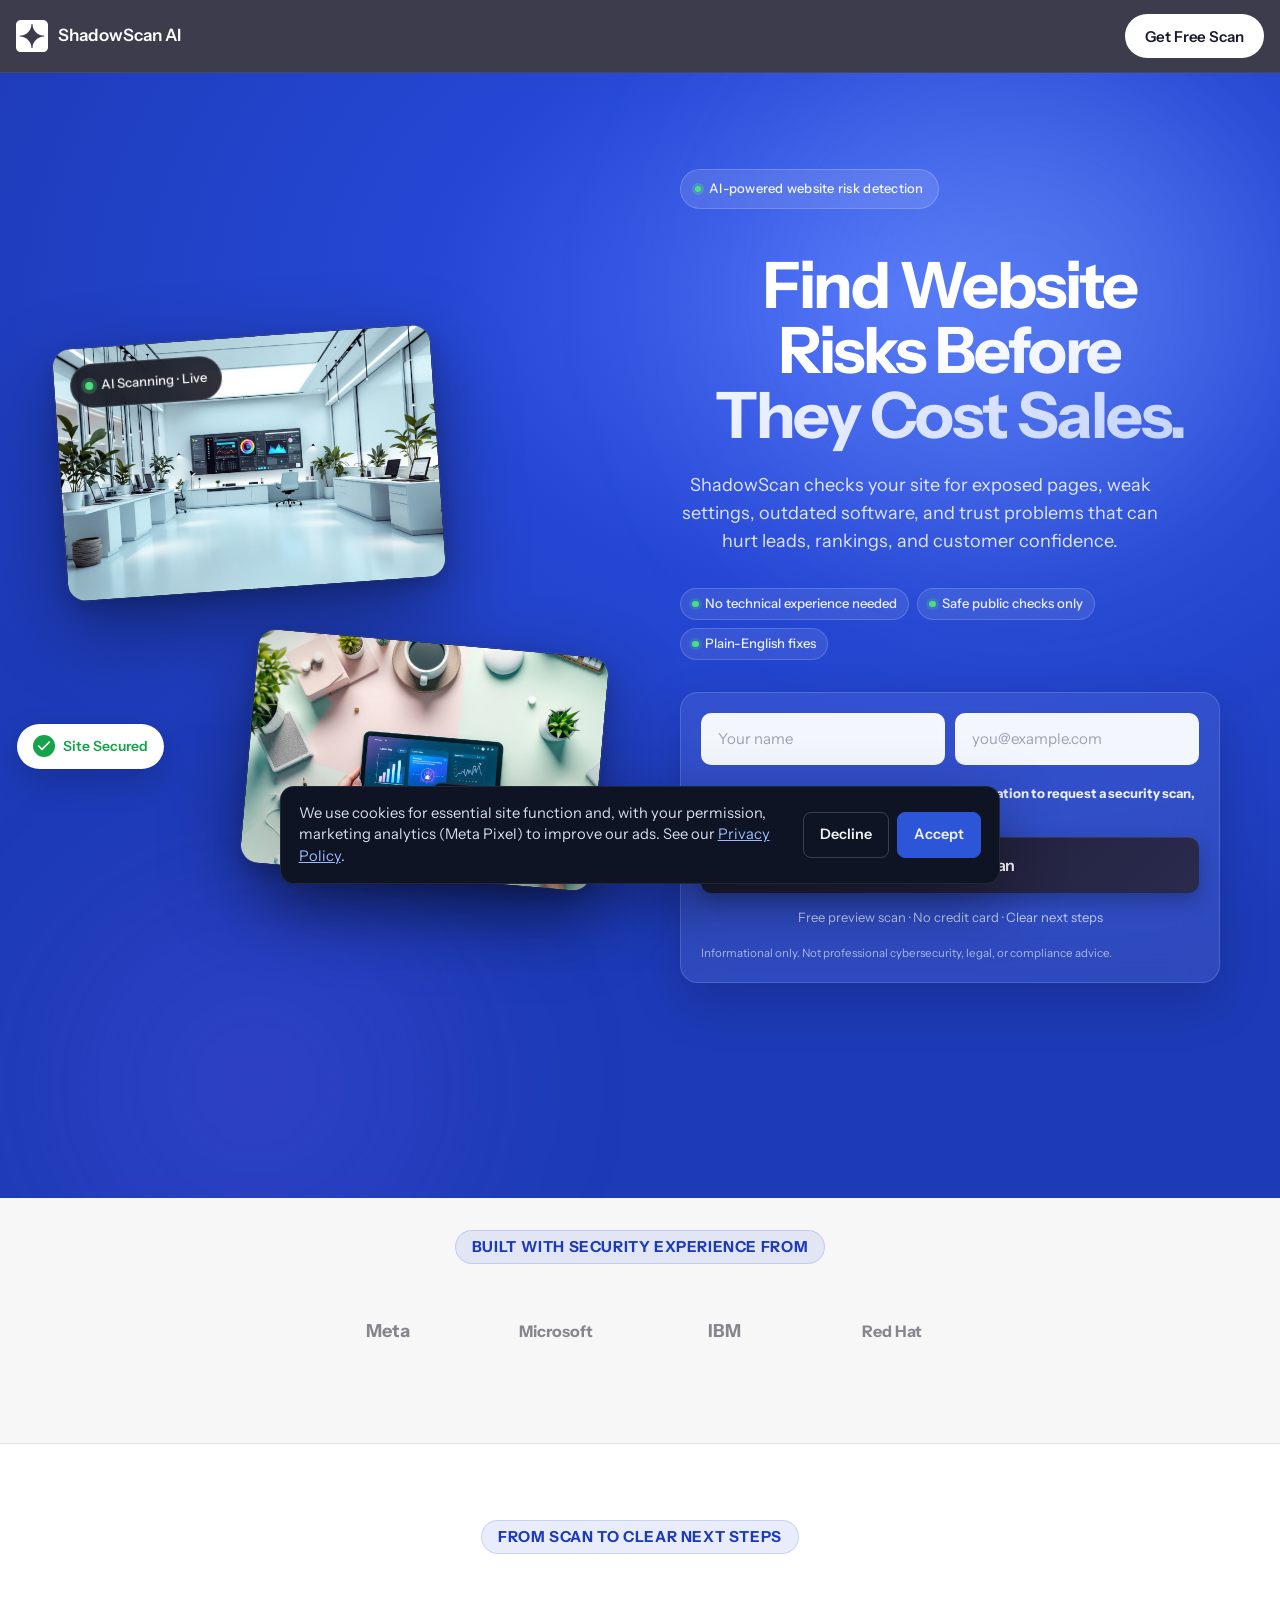
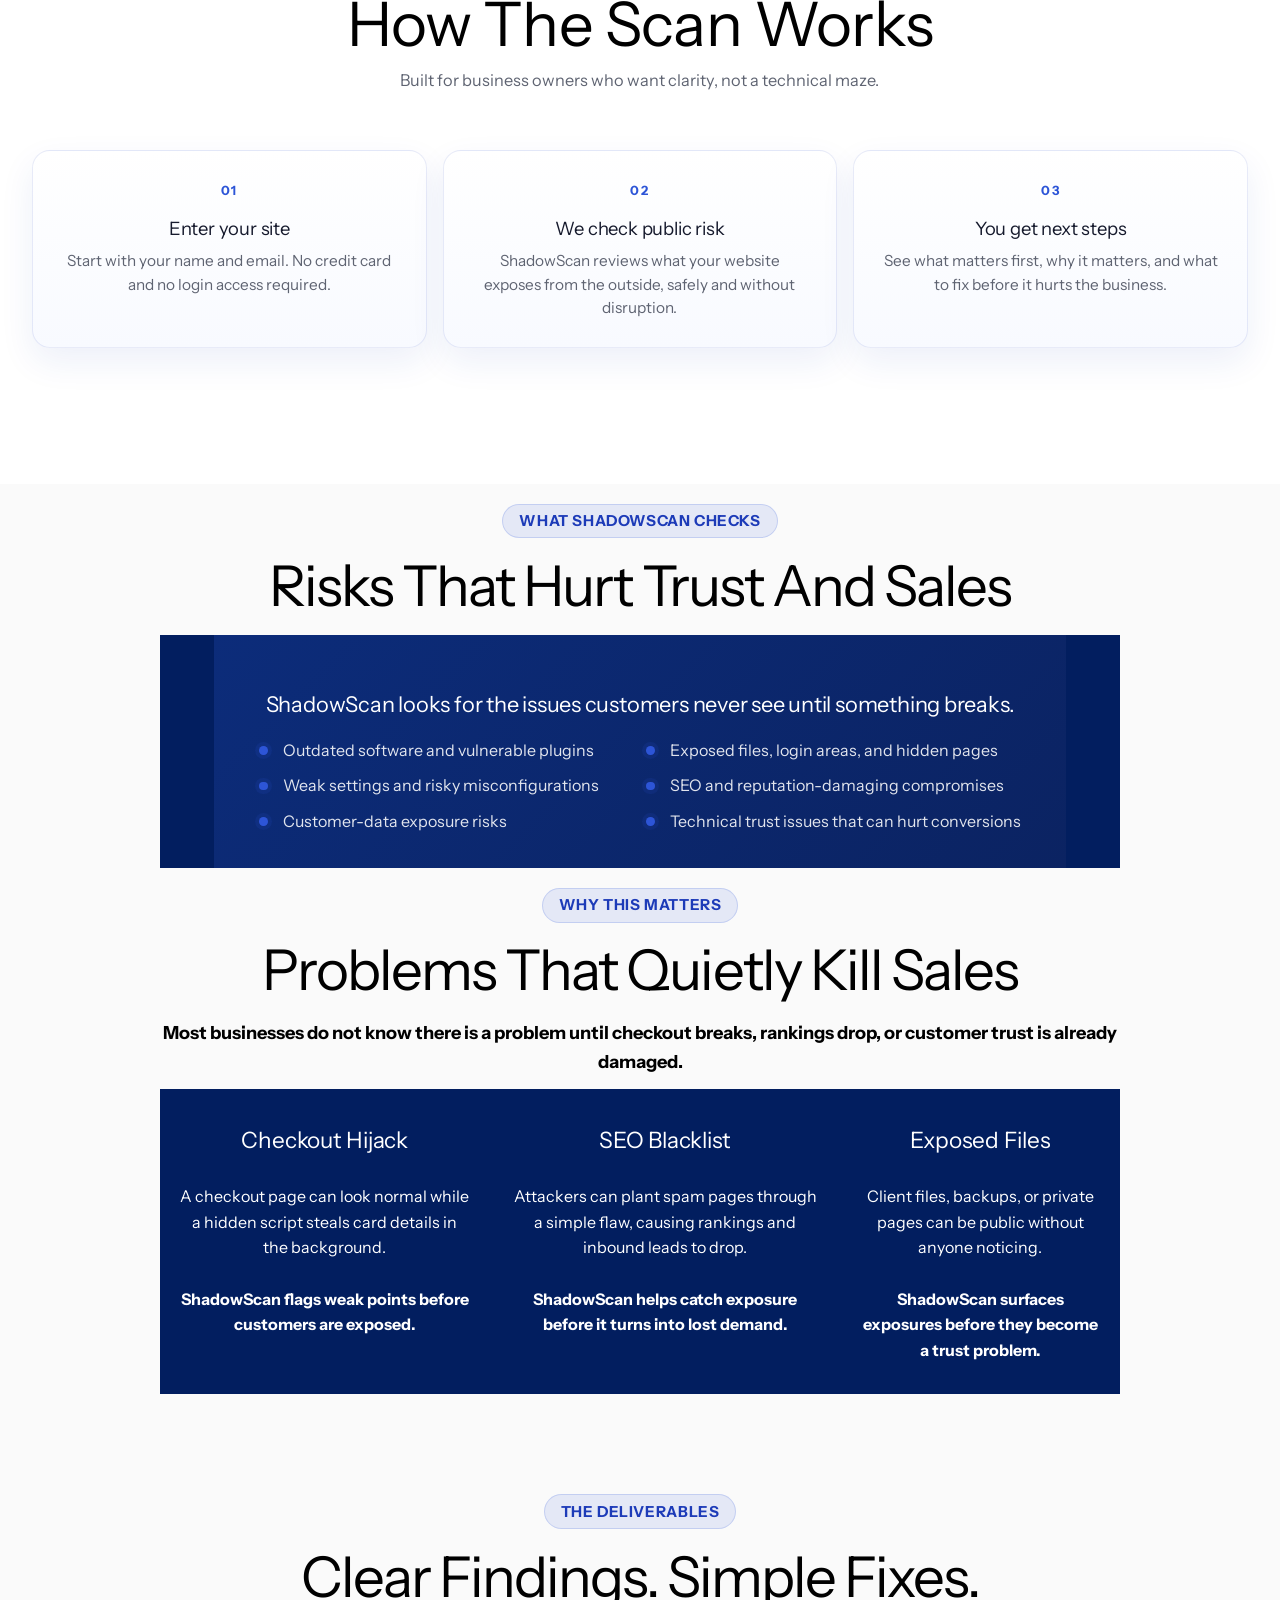
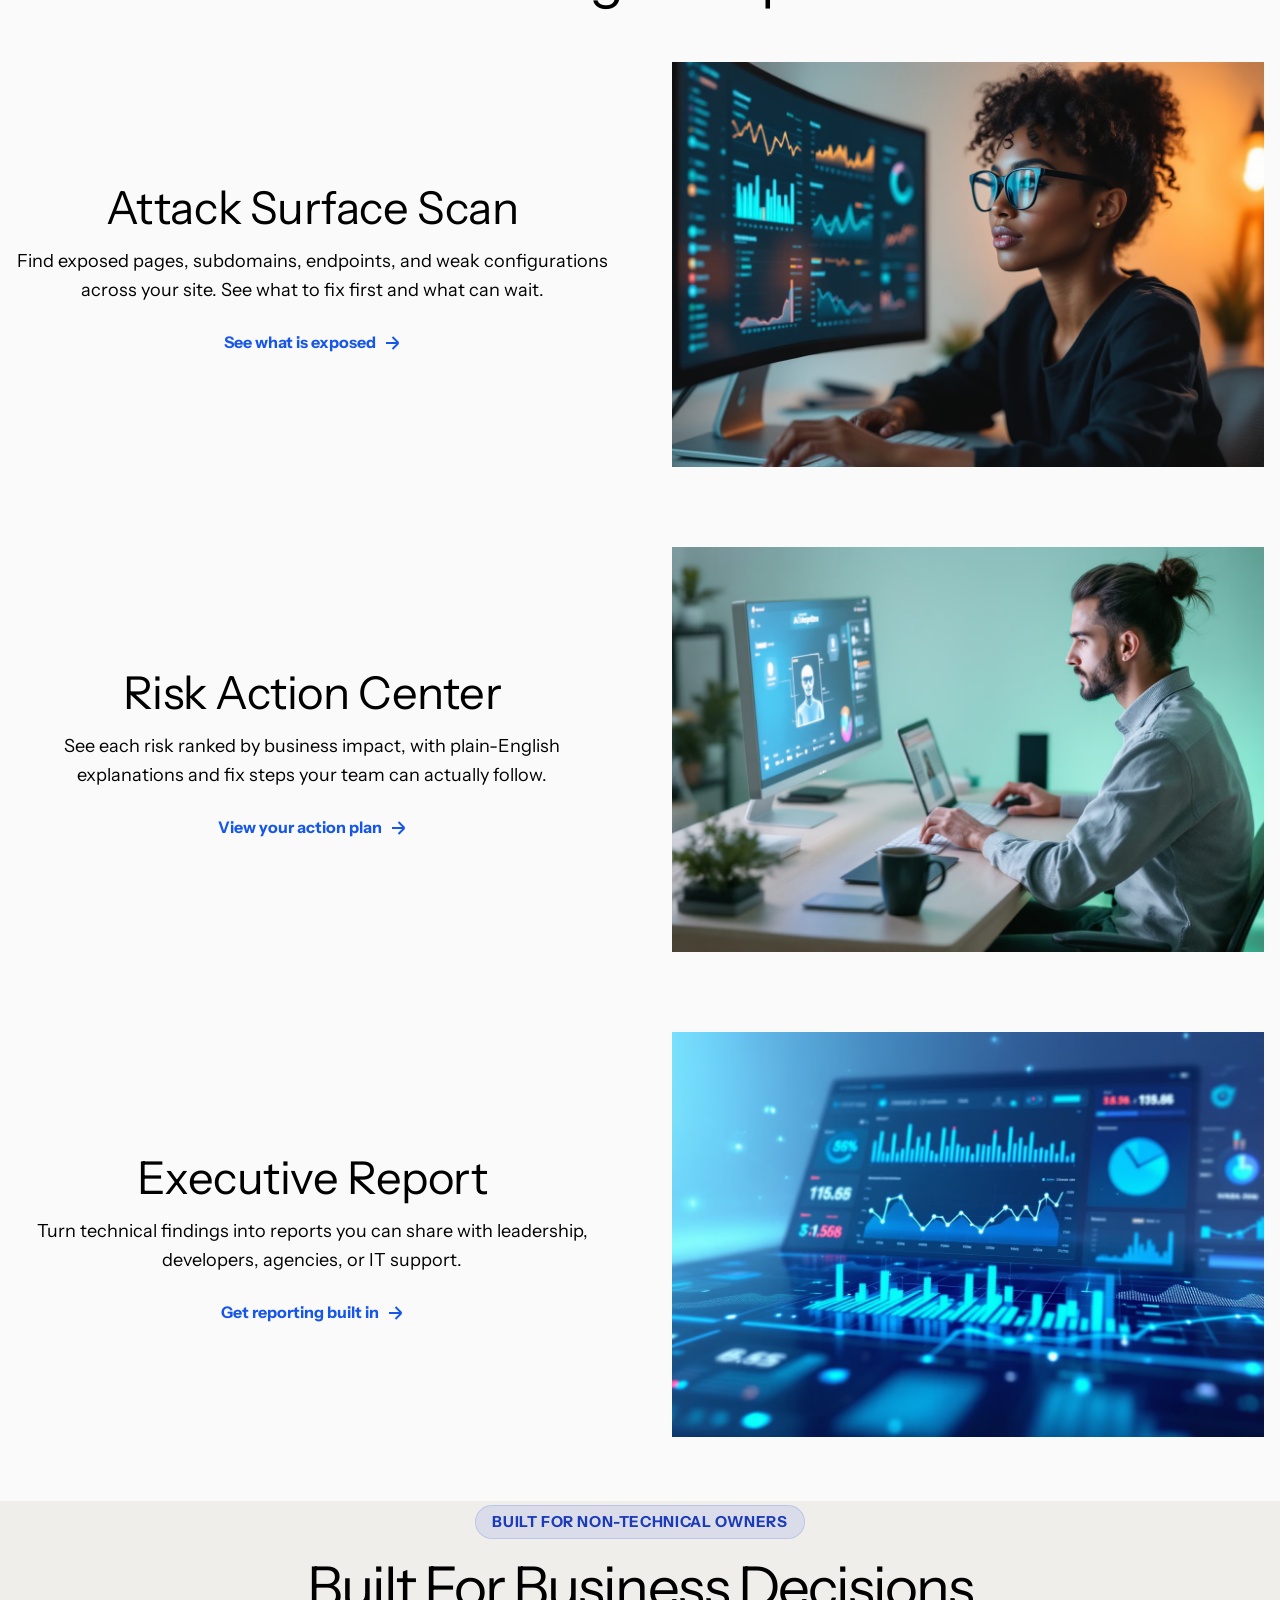
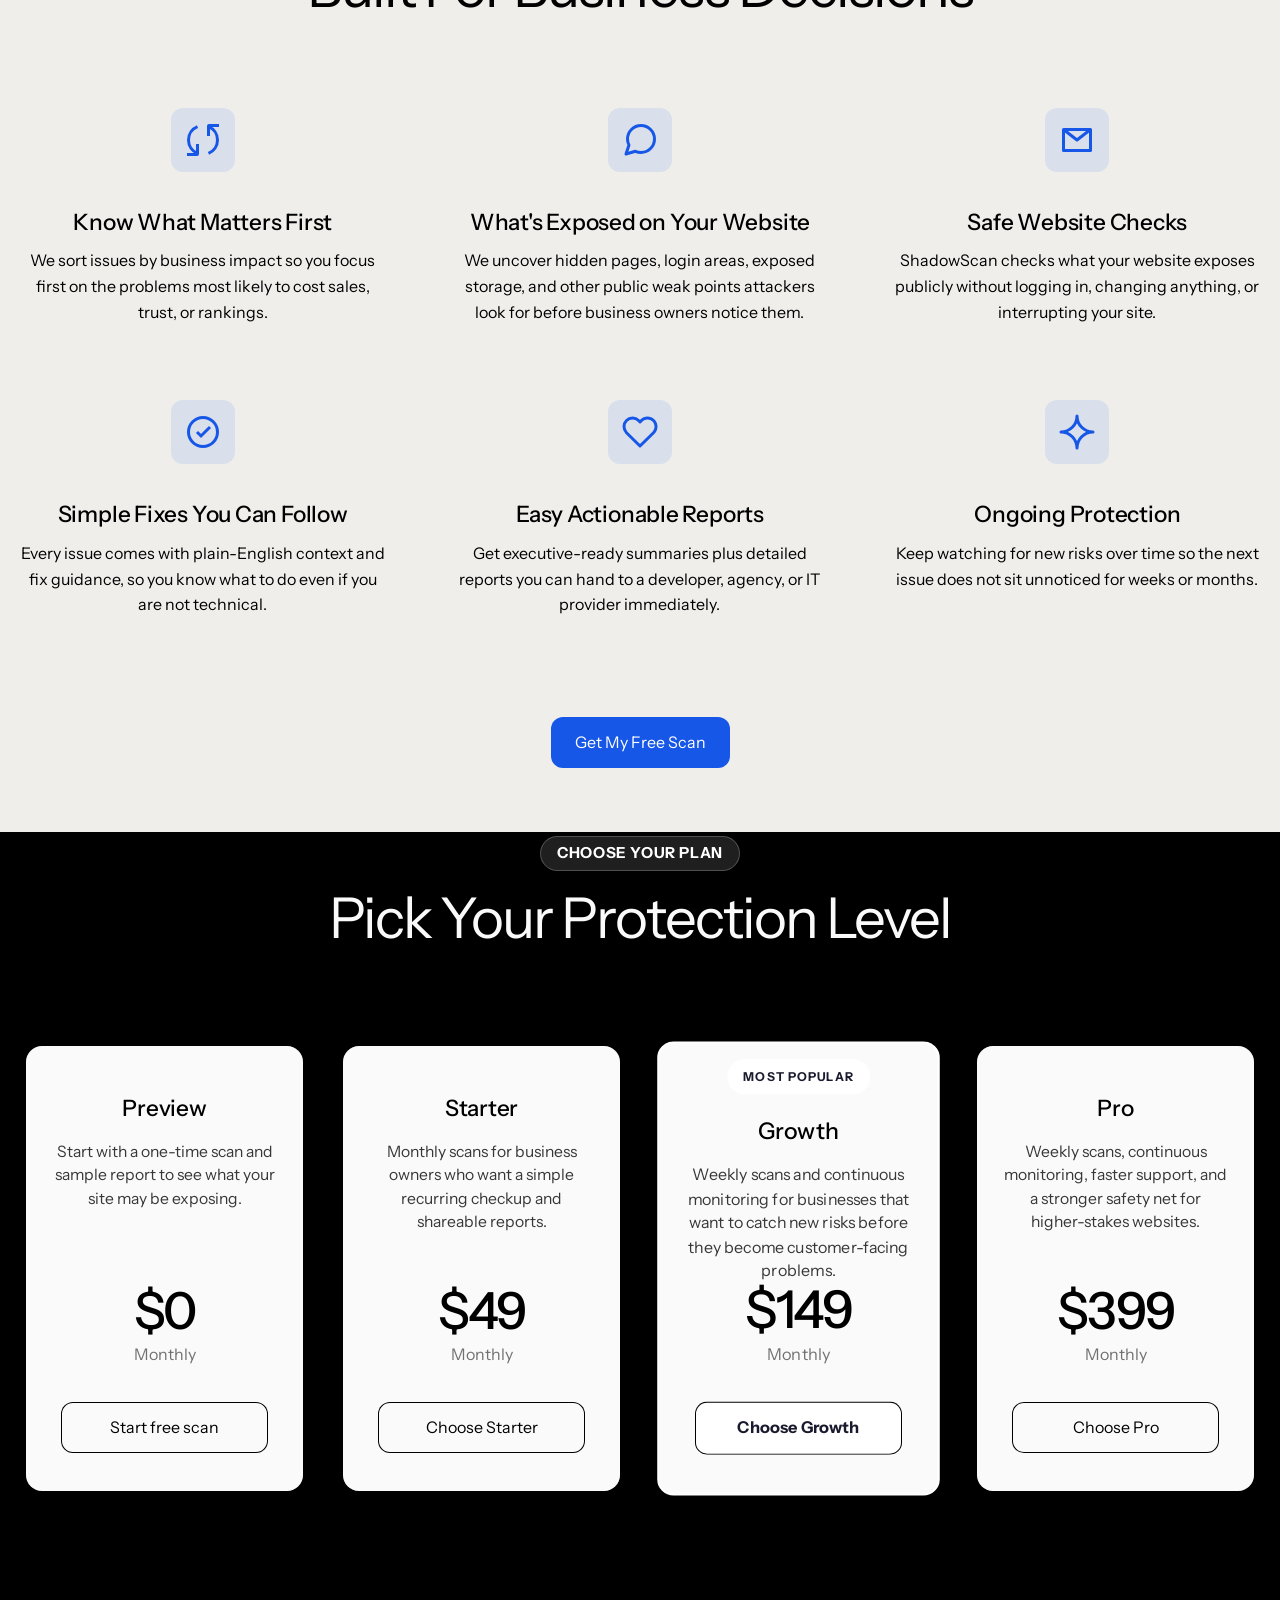
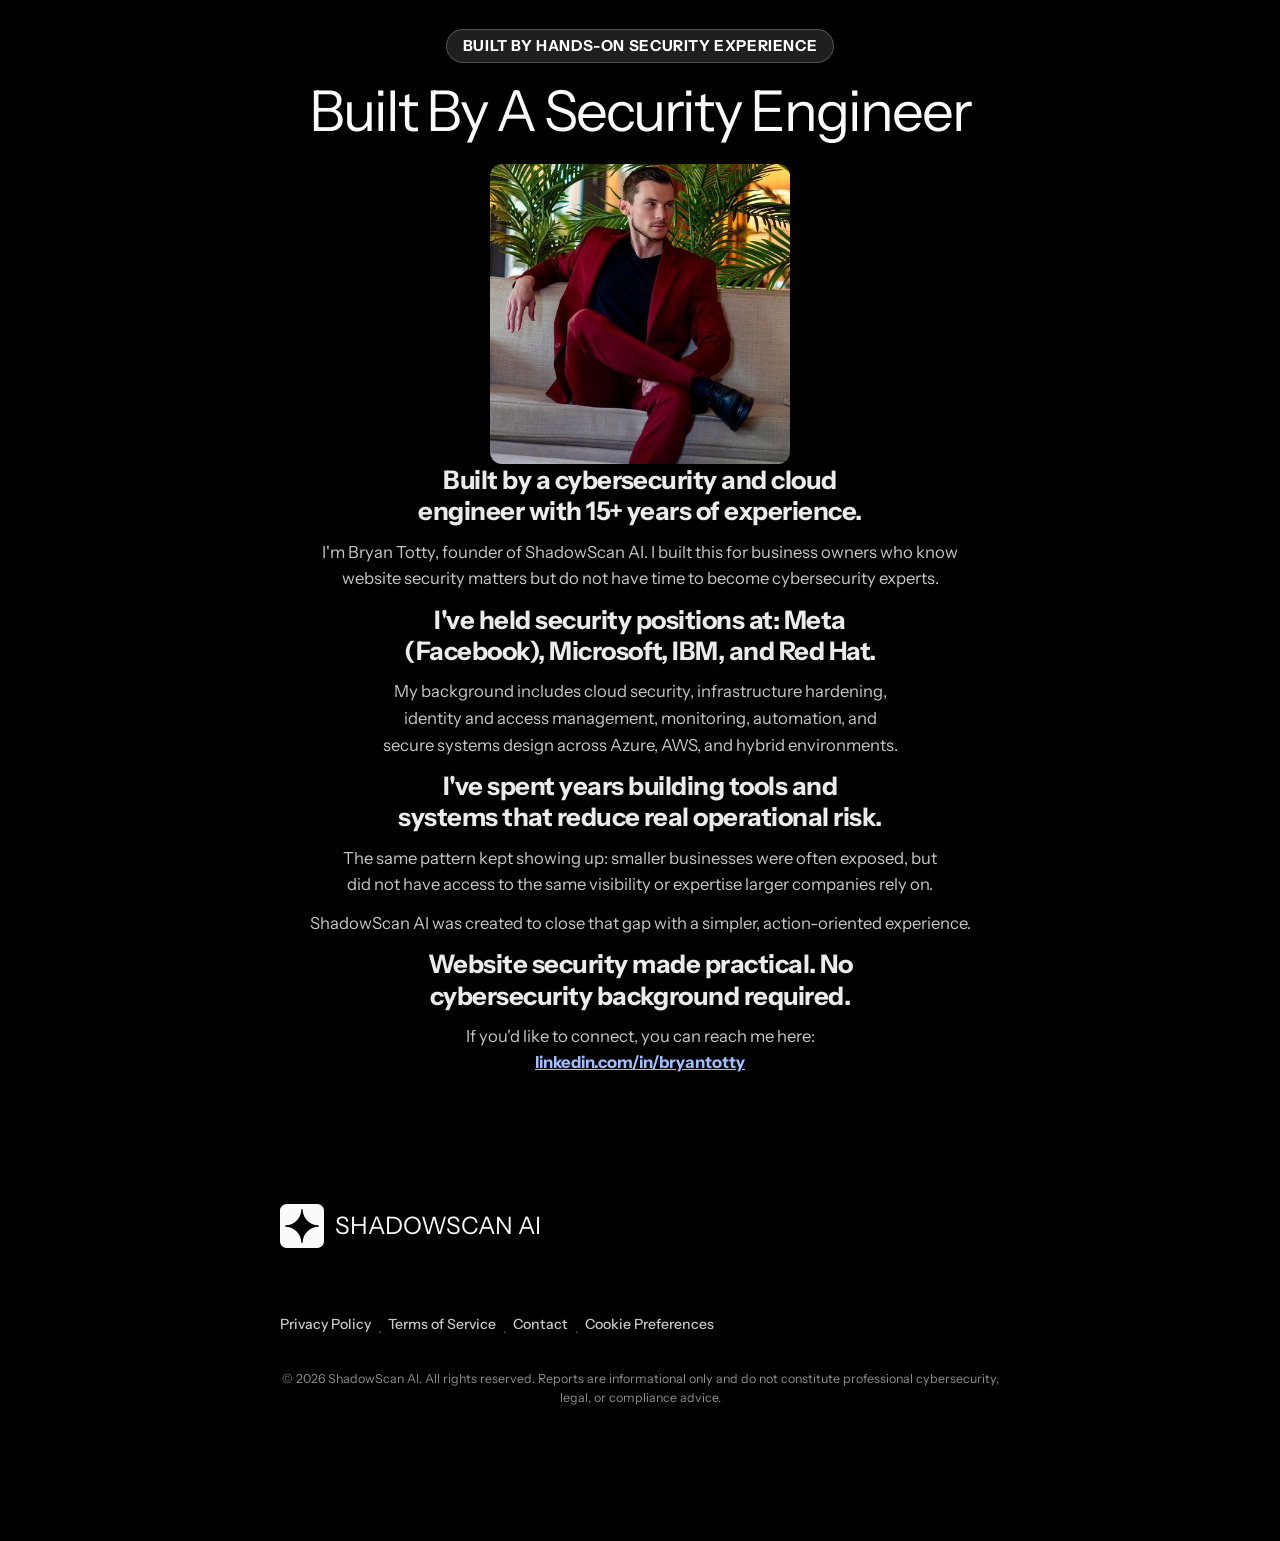
==== commit 0561a9fc: "legal: add Privacy/Terms/Contact pages, footer legal links, form authorization checkbox, and consent" ====
--- a/index.html
+++ b/index.html
@@ -5,17 +5,22 @@
   <title>ShadowScan AI - Find Website Risks Before They Cost Sales</title>
   <meta name="description" content="ShadowScan AI helps business owners find website vulnerabilities, exposed files, and trust-damaging security issues before they cost leads, rankings, and sales." />
   <meta name="viewport" content="width=device-width, initial-scale=1" />
+  <meta name="theme-color" content="#1d3bb8" />
+  <meta name="referrer" content="strict-origin-when-cross-origin" />
+  <link rel="canonical" href="https://getshadowscan.com/" />
 
   <!-- Open Graph -->
   <meta property="og:title" content="Find Website Risks Before They Cost Sales" />
   <meta property="og:description" content="ShadowScan AI helps business owners uncover exposed pages, weak settings, and trust-damaging website risks before they hurt sales or search visibility." />
-  <meta property="og:image" content="images/og-preview.png" />
+  <meta property="og:image" content="https://getshadowscan.com/images/og-preview.png" />
+  <meta property="og:url" content="https://getshadowscan.com/" />
   <meta property="og:type" content="website" />
 
   <!-- Twitter -->
   <meta name="twitter:card" content="summary_large_image" />
   <meta name="twitter:title" content="Find Website Risks Before They Cost Sales" />
   <meta name="twitter:description" content="ShadowScan AI helps business owners uncover exposed pages, weak settings, and trust-damaging website risks before they hurt sales or search visibility." />
+  <meta name="twitter:image" content="https://getshadowscan.com/images/og-preview.png" />
 
   <!-- Favicon (replace with your own) -->
   <link rel="icon" href="images/og-preview.png" type="image/png" />
@@ -29,18 +34,14 @@
   <link href="css/styles.css" rel="stylesheet" type="text/css" />
   <link href="css/custom.css" rel="stylesheet" type="text/css" />
 
-  <!-- Meta Pixel Code -->
+  <!-- Meta Pixel Code (consent-gated; see js/main.js) -->
   <script>
     !function(f,b,e,v,n,t,s)
     {if(f.fbq)return;n=f.fbq=function(){n.callMethod?
     n.callMethod.apply(n,arguments):n.queue.push(arguments)};
     if(!f._fbq)f._fbq=n;n.push=n;n.loaded=!0;n.version='2.0';
-    n.queue=[];t=b.createElement(e);t.async=!0;
-    t.src=v;s=b.getElementsByTagName(e)[0];
-    s.parentNode.insertBefore(t,s)}(window, document,'script',
-    'https://connect.facebook.net/en_US/fbevents.js');
-    fbq('init', '1141958824588736');
-    fbq('track', 'PageView');
+    n.queue=[]}(window, document,'script');
+    // Pixel script and PageView fire only after cookie consent.
   </script>
   <noscript><img height="1" width="1" style="display:none" src="https://www.facebook.com/tr?id=1141958824588736&ev=PageView&noscript=1" alt="" /></noscript>
 </head>
@@ -128,11 +129,19 @@
           <div class="w-form hero-form-wrap">
             <form id="email-form" name="email-form" method="post" action="https://formspree.io/f/xdaybydo">
               <div class="hero-form-fields">
-                <input class="w-input hero-input" maxlength="256" name="name" placeholder="Your name" type="text" id="name" aria-label="Name" />
-                <input class="w-input hero-input" maxlength="256" name="email" placeholder="you@example.com" type="email" id="email" required aria-label="Email Address" />
-              </div>
+                <input class="w-input hero-input" maxlength="256" name="name" placeholder="Your name" type="text" id="name" autocomplete="name" aria-label="Name" />
+                <input class="w-input hero-input" maxlength="256" name="email" placeholder="you@example.com" type="email" id="email" autocomplete="email" required aria-label="Email Address" />
+              </div>
+              <!-- Formspree spam honeypot: real users leave this empty -->
+              <input type="text" name="_gotcha" tabindex="-1" autocomplete="off" style="position:absolute;left:-10000px;top:auto;width:1px;height:1px;overflow:hidden;" aria-hidden="true" />
+              <input type="hidden" name="_subject" value="New ShadowScan free scan signup" />
+              <label class="hero-form-consent">
+                <input type="checkbox" name="authorization" id="authorization" required />
+                <span>I confirm I own this website or have authorization to request a security scan, and I agree to the <a href="terms.html" target="_blank" rel="noopener">Terms</a> and <a href="privacy.html" target="_blank" rel="noopener">Privacy Policy</a>.</span>
+              </label>
               <input type="submit" class="w-button hero-submit" value="Get My Free Scan" />
               <p class="hero-form-disclaimer">Free preview scan · No credit card · Clear next steps</p>
+              <p class="hero-form-fineprint">Informational only. Not professional cybersecurity, legal, or compliance advice.</p>
             </form>
             <div class="w-form-done" style="display:none;">
               <div>You're in. Check your inbox for your next step and scan details.</div>
@@ -502,7 +511,7 @@
             <p>The same pattern kept showing up: smaller businesses were often exposed, but did not have access to the same visibility or expertise larger companies rely on.</p>
             <p>ShadowScan AI was created to close that gap with a simpler, action-oriented experience.</p>
             <p><strong class="bold-text-4">Website security made practical. No cybersecurity background required.</strong></p>
-            <p>If you'd like to connect, you can reach me here:<br/><a href="https://www.linkedin.com/in/bryantotty/"><strong>linkedin.com/in/bryantotty</strong></a></p>
+            <p>If you'd like to connect, you can reach me here:<br/><a href="https://www.linkedin.com/in/bryantotty/" target="_blank" rel="noopener noreferrer"><strong>linkedin.com/in/bryantotty</strong></a></p>
           </div>
           <button class="founder-read-more" id="founder-read-more-btn">Read more</button>
         </div>
@@ -524,16 +533,6 @@
         </a>
         <ul role="list" aria-label="Social media links" class="footer_icon-group margin_top-auto w-list-unstyled">
           <li class="margin-bottom_none">
-            <a href="#" class="footer_icon-link w-inline-block" aria-label="Facebook">
-              <div class="icon_small-1x1 text-color_inherit">
-                <svg width="100%" height="100%" viewBox="0 0 16 16">
-                  <path d="M16,8.048a8,8,0,1,0-9.25,7.9V10.36H4.719V8.048H6.75V6.285A2.822,2.822,0,0,1,9.771,3.173a12.2,12.2,0,0,1,1.791.156V5.3H10.554a1.155,1.155,0,0,0-1.3,1.25v1.5h2.219l-.355,2.312H9.25v5.591A8,8,0,0,0,16,8.048Z" fill="currentColor"></path>
-                </svg>
-              </div>
-              <span class="screen-reader">Facebook</span>
-            </a>
-          </li>
-          <li class="margin-bottom_none">
             <a href="https://www.instagram.com/shadowscan.ai/" target="_blank" rel="noopener noreferrer" class="footer_icon-link w-inline-block" aria-label="Instagram">
               <div class="icon_small-1x1 text-color_inherit">
                 <svg width="100%" height="100%" viewBox="0 0 16 16">
@@ -546,17 +545,7 @@
             </a>
           </li>
           <li class="margin-bottom_none">
-            <a href="#" class="footer_icon-link w-inline-block" aria-label="X (Twitter)">
-              <div class="icon_small-1x1 text-color_inherit">
-                <svg width="100%" height="100%" viewBox="0 0 16 16">
-                  <path d="M12.3723 1.16992H14.6895L9.6272 6.95576L15.5825 14.829H10.9196L7.26734 10.0539L3.08837 14.829H0.769833L6.18442 8.64037L0.471436 1.16992H5.2528L8.55409 5.53451L12.3723 1.16992ZM11.5591 13.4421H12.843L4.55514 2.48399H3.17733L11.5591 13.4421Z" fill="currentColor"></path>
-                </svg>
-              </div>
-              <span class="screen-reader">X</span>
-            </a>
-          </li>
-          <li class="margin-bottom_none">
-            <a href="#" class="footer_icon-link w-inline-block" aria-label="LinkedIn">
+            <a href="https://www.linkedin.com/in/bryantotty/" target="_blank" rel="noopener noreferrer" class="footer_icon-link w-inline-block" aria-label="LinkedIn">
               <div class="icon_small-1x1 text-color_inherit">
                 <svg width="100%" height="100%" viewBox="0 0 16 16">
                   <path d="M15.3,0H0.7C0.3,0,0,0.3,0,0.7v14.7C0,15.7,0.3,16,0.7,16h14.7c0.4,0,0.7-0.3,0.7-0.7V0.7 C16,0.3,15.7,0,15.3,0z M4.7,13.6H2.4V6h2.4V13.6z M3.6,5C2.8,5,2.2,4.3,2.2,3.6c0-0.8,0.6-1.4,1.4-1.4c0.8,0,1.4,0.6,1.4,1.4 C4.9,4.3,4.3,5,3.6,5z M13.6,13.6h-2.4V9.9c0-0.9,0-2-1.2-2c-1.2,0-1.4,1-1.4,2v3.8H6.2V6h2.3v1h0c0.3-0.6,1.1-1.2,2.2-1.2 c2.4,0,2.8,1.6,2.8,3.6V13.6z" fill="currentColor"></path>
@@ -576,6 +565,16 @@
             </a>
           </li>
         </ul>
+        <nav class="footer-legal" aria-label="Legal">
+          <a href="privacy.html">Privacy Policy</a>
+          <span aria-hidden="true">·</span>
+          <a href="terms.html">Terms of Service</a>
+          <span aria-hidden="true">·</span>
+          <a href="contact.html">Contact</a>
+          <span aria-hidden="true">·</span>
+          <a href="#" id="cookie-preferences-link">Cookie Preferences</a>
+        </nav>
+        <p class="footer-copy">&copy; 2026 ShadowScan AI. All rights reserved. Reports are informational only and do not constitute professional cybersecurity, legal, or compliance advice.</p>
       </div>
     </div>
   </footer>
@@ -586,6 +585,17 @@
     Get Free Scan
   </a>
 
+  <!-- Cookie consent banner -->
+  <div class="cookie-banner" id="cookie-banner" role="dialog" aria-live="polite" aria-label="Cookie consent" hidden>
+    <div class="cookie-banner-inner">
+      <p class="cookie-banner-text">We use cookies for essential site function and, with your permission, marketing analytics (Meta Pixel) to improve our ads. See our <a href="privacy.html">Privacy Policy</a>.</p>
+      <div class="cookie-banner-actions">
+        <button type="button" class="cookie-btn cookie-btn-decline" id="cookie-decline">Decline</button>
+        <button type="button" class="cookie-btn cookie-btn-accept" id="cookie-accept">Accept</button>
+      </div>
+    </div>
+  </div>
+
   <!-- JavaScript -->
   <script src="js/main.js"></script>
 </body>
--- a/css/custom.css
+++ b/css/custom.css
@@ -1,4 +1,166 @@
 /* ShadowScan AI - Custom Overrides & Mobile-First Enhancements */
+
+/* ============================
+   COOKIE BANNER
+   ============================ */
+.cookie-banner {
+  position: fixed;
+  left: 1rem;
+  right: 1rem;
+  bottom: 1rem;
+  z-index: 9999;
+  background: #0f1424;
+  color: #f0f2f8;
+  border: 1px solid rgba(255, 255, 255, 0.08);
+  border-radius: 14px;
+  box-shadow: 0 20px 60px rgba(0, 0, 0, 0.35);
+  padding: 1rem 1.1rem;
+  max-width: 720px;
+  margin: 0 auto;
+  transform: translateY(20px);
+  opacity: 0;
+  transition: transform 0.25s ease, opacity 0.25s ease;
+}
+
+.cookie-banner.is-visible {
+  transform: translateY(0);
+  opacity: 1;
+}
+
+.cookie-banner-inner {
+  display: flex;
+  flex-wrap: wrap;
+  align-items: center;
+  gap: 0.9rem;
+  justify-content: space-between;
+}
+
+.cookie-banner-text {
+  margin: 0;
+  font-size: 0.92rem;
+  line-height: 1.45;
+  flex: 1 1 280px;
+  color: #d8dcec;
+}
+
+.cookie-banner-text a {
+  color: #9bbbff;
+  text-decoration: underline;
+}
+
+.cookie-banner-actions {
+  display: flex;
+  gap: 0.5rem;
+  flex-shrink: 0;
+}
+
+.cookie-btn {
+  font: inherit;
+  font-size: 0.9rem;
+  font-weight: 600;
+  padding: 0.55rem 1rem;
+  border-radius: 8px;
+  border: 1px solid rgba(255, 255, 255, 0.18);
+  cursor: pointer;
+  background: transparent;
+  color: #f0f2f8;
+  transition: background 0.15s, border-color 0.15s, transform 0.1s;
+}
+
+.cookie-btn:hover { background: rgba(255, 255, 255, 0.06); }
+.cookie-btn:active { transform: translateY(1px); }
+
+.cookie-btn-accept {
+  background: #2d55d7;
+  border-color: #2d55d7;
+}
+.cookie-btn-accept:hover { background: #244ac1; border-color: #244ac1; }
+
+@media (max-width: 600px) {
+  .cookie-banner { padding: 0.85rem 0.95rem; }
+  .cookie-banner-actions { width: 100%; justify-content: flex-end; }
+}
+
+/* ============================
+   FORM CONSENT + FINEPRINT
+   ============================ */
+.hero-form-consent {
+  display: flex;
+  align-items: flex-start;
+  gap: 0.55rem;
+  margin: 0.6rem 0 0.4rem;
+  font-size: 0.82rem;
+  line-height: 1.4;
+  color: rgba(255, 255, 255, 0.92);
+  text-align: left;
+}
+
+.hero-form-consent input[type="checkbox"] {
+  margin-top: 3px;
+  flex-shrink: 0;
+  width: 16px;
+  height: 16px;
+  accent-color: #4ade80;
+  cursor: pointer;
+}
+
+.hero-form-consent a {
+  color: #d6e3ff;
+  text-decoration: underline;
+}
+
+.hero-form-consent a:hover { color: #ffffff; }
+
+.hero-form-fineprint {
+  margin: 0.45rem 0 0;
+  font-size: 0.72rem;
+  line-height: 1.4;
+  color: rgba(255, 255, 255, 0.6);
+  text-align: left;
+}
+
+/* ============================
+   FOOTER LEGAL
+   ============================ */
+.footer-legal {
+  margin-top: 1.25rem;
+  display: flex;
+  flex-wrap: wrap;
+  align-items: center;
+  gap: 0.35rem 0.5rem;
+  font-size: 0.88rem;
+}
+
+.footer-legal a {
+  color: rgba(255, 255, 255, 0.78);
+  text-decoration: none;
+  font-weight: 500;
+}
+
+.footer-legal a:hover {
+  color: #ffffff;
+  text-decoration: underline;
+}
+
+.footer-legal span {
+  color: rgba(255, 255, 255, 0.35);
+}
+
+.footer-copy {
+  margin-top: 0.9rem;
+  font-size: 0.78rem;
+  line-height: 1.5;
+  color: rgba(255, 255, 255, 0.55);
+  max-width: 720px;
+}
+
+@media (max-width: 600px) {
+  .footer-legal,
+  .footer-copy {
+    text-align: center;
+    justify-content: center;
+  }
+}
 
 /* ============================
    SMOOTH SCROLLING
@@ -517,14 +679,24 @@
 }
 
 .trust-badges-label {
+  display: inline-flex;
+  align-items: center;
+  justify-content: center;
+  margin: 0 auto 1.4rem;
+  padding: 0.45rem 1rem;
+  color: #1d3bb8;
+  background: rgba(45, 85, 215, 0.10);
+  border: 1px solid rgba(45, 85, 215, 0.18);
+  border-radius: 999px;
+  font-size: 0.95rem;
+  font-weight: 700;
+  letter-spacing: 0.04em;
+  line-height: 1.2;
+  text-transform: uppercase;
+}
+
+.trust-badges-section .container {
   text-align: center;
-  font-size: 1.08rem;
-  text-transform: none;
-  letter-spacing: 0.01em;
-  color: #3d4556;
-  margin-bottom: 1.1rem;
-  font-weight: 650;
-  line-height: 1.35;
 }
 
 .trust-badges-row {
@@ -558,17 +730,24 @@
   display: inline-flex;
   align-items: center;
   justify-content: center;
-  margin: 0 0 0.9rem;
-  color: #2d55d7;
-  font-size: 1.08rem;
-  font-weight: 650;
-  letter-spacing: 0.01em;
-  line-height: 1.35;
-  text-transform: none;
+  gap: 0.5rem;
+  margin: 0 0 1.1rem;
+  padding: 0.45rem 1rem;
+  color: #1d3bb8;
+  background: rgba(45, 85, 215, 0.10);
+  border: 1px solid rgba(45, 85, 215, 0.18);
+  border-radius: 999px;
+  font-size: 0.95rem;
+  font-weight: 700;
+  letter-spacing: 0.04em;
+  line-height: 1.2;
+  text-transform: uppercase;
 }
 
 .section-kicker.on-dark {
-  color: rgba(255, 255, 255, 0.78);
+  color: #ffffff;
+  background: rgba(255, 255, 255, 0.12);
+  border-color: rgba(255, 255, 255, 0.22);
 }
 
 .funnel-steps-section {
@@ -1104,9 +1283,16 @@
 }
 
 @media screen and (max-width: 767px) {
-  .trust-badges-label,
+  .trust-badges-label {
+    font-size: 0.85rem;
+    padding: 0.35rem 0.8rem;
+    letter-spacing: 0.05em;
+  }
+
   .section-kicker {
-    font-size: 1rem;
+    font-size: 0.85rem;
+    padding: 0.35rem 0.8rem;
+    letter-spacing: 0.05em;
   }
 
   /* Floating CTA visible on mobile */
@@ -1326,7 +1512,7 @@
   .founder .subheading,
   .founder-bio {
     font-size: 0.95rem !important;
-    text-align: left;
+    text-align: center;
   }
 
   /* Founder bio: collapsed by default on mobile (JS handles) */
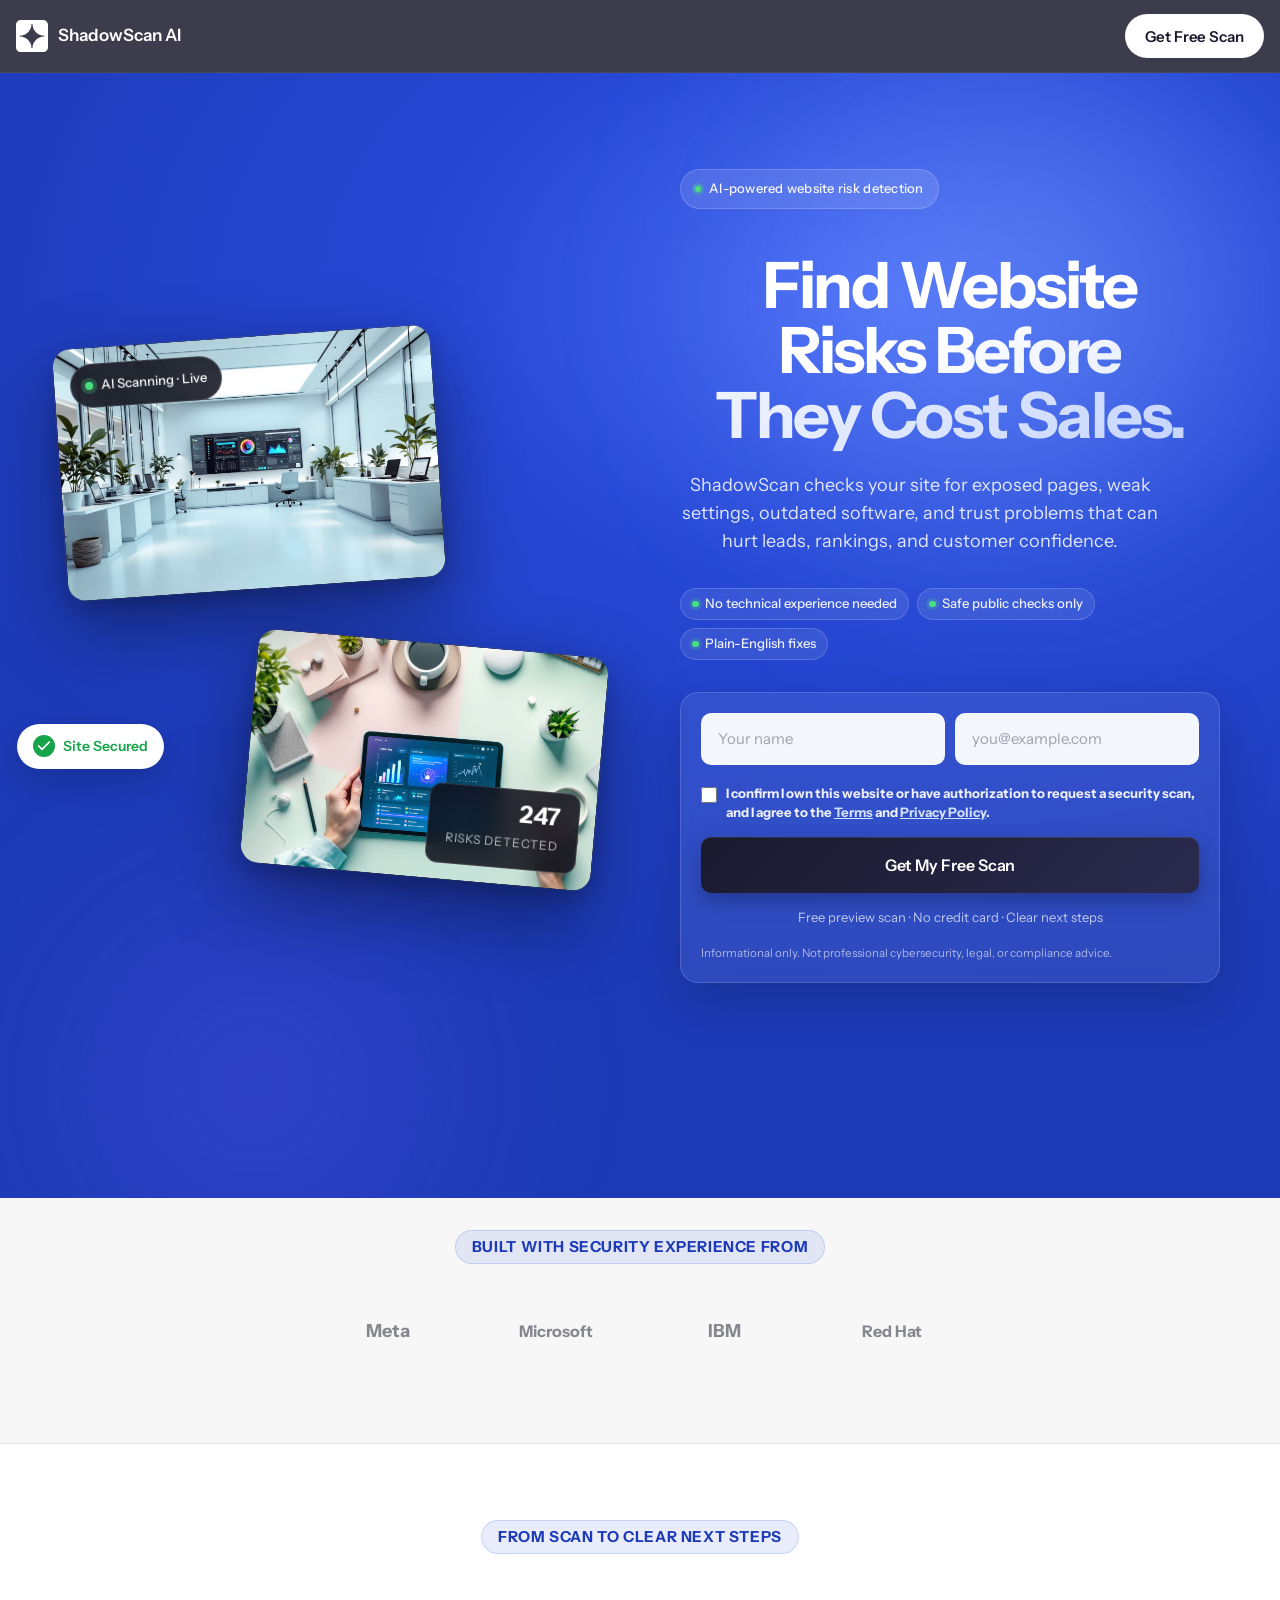
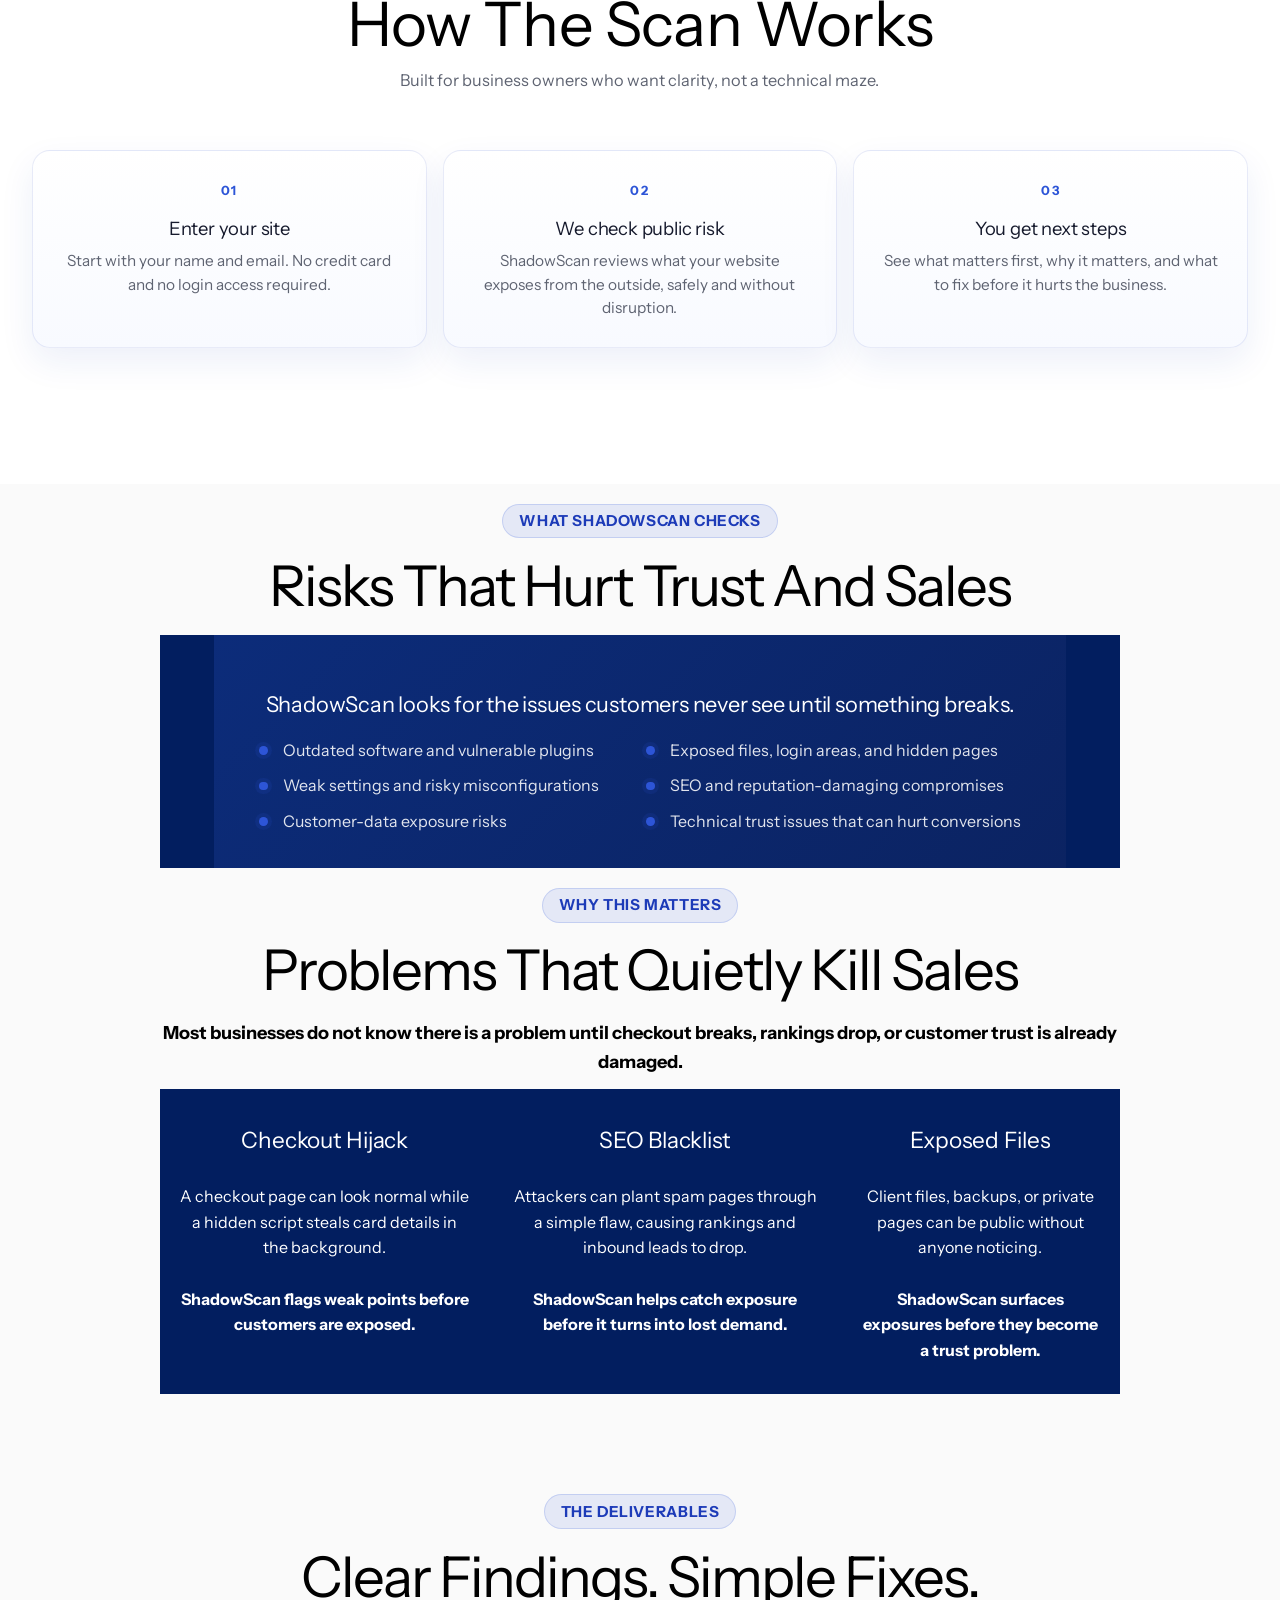
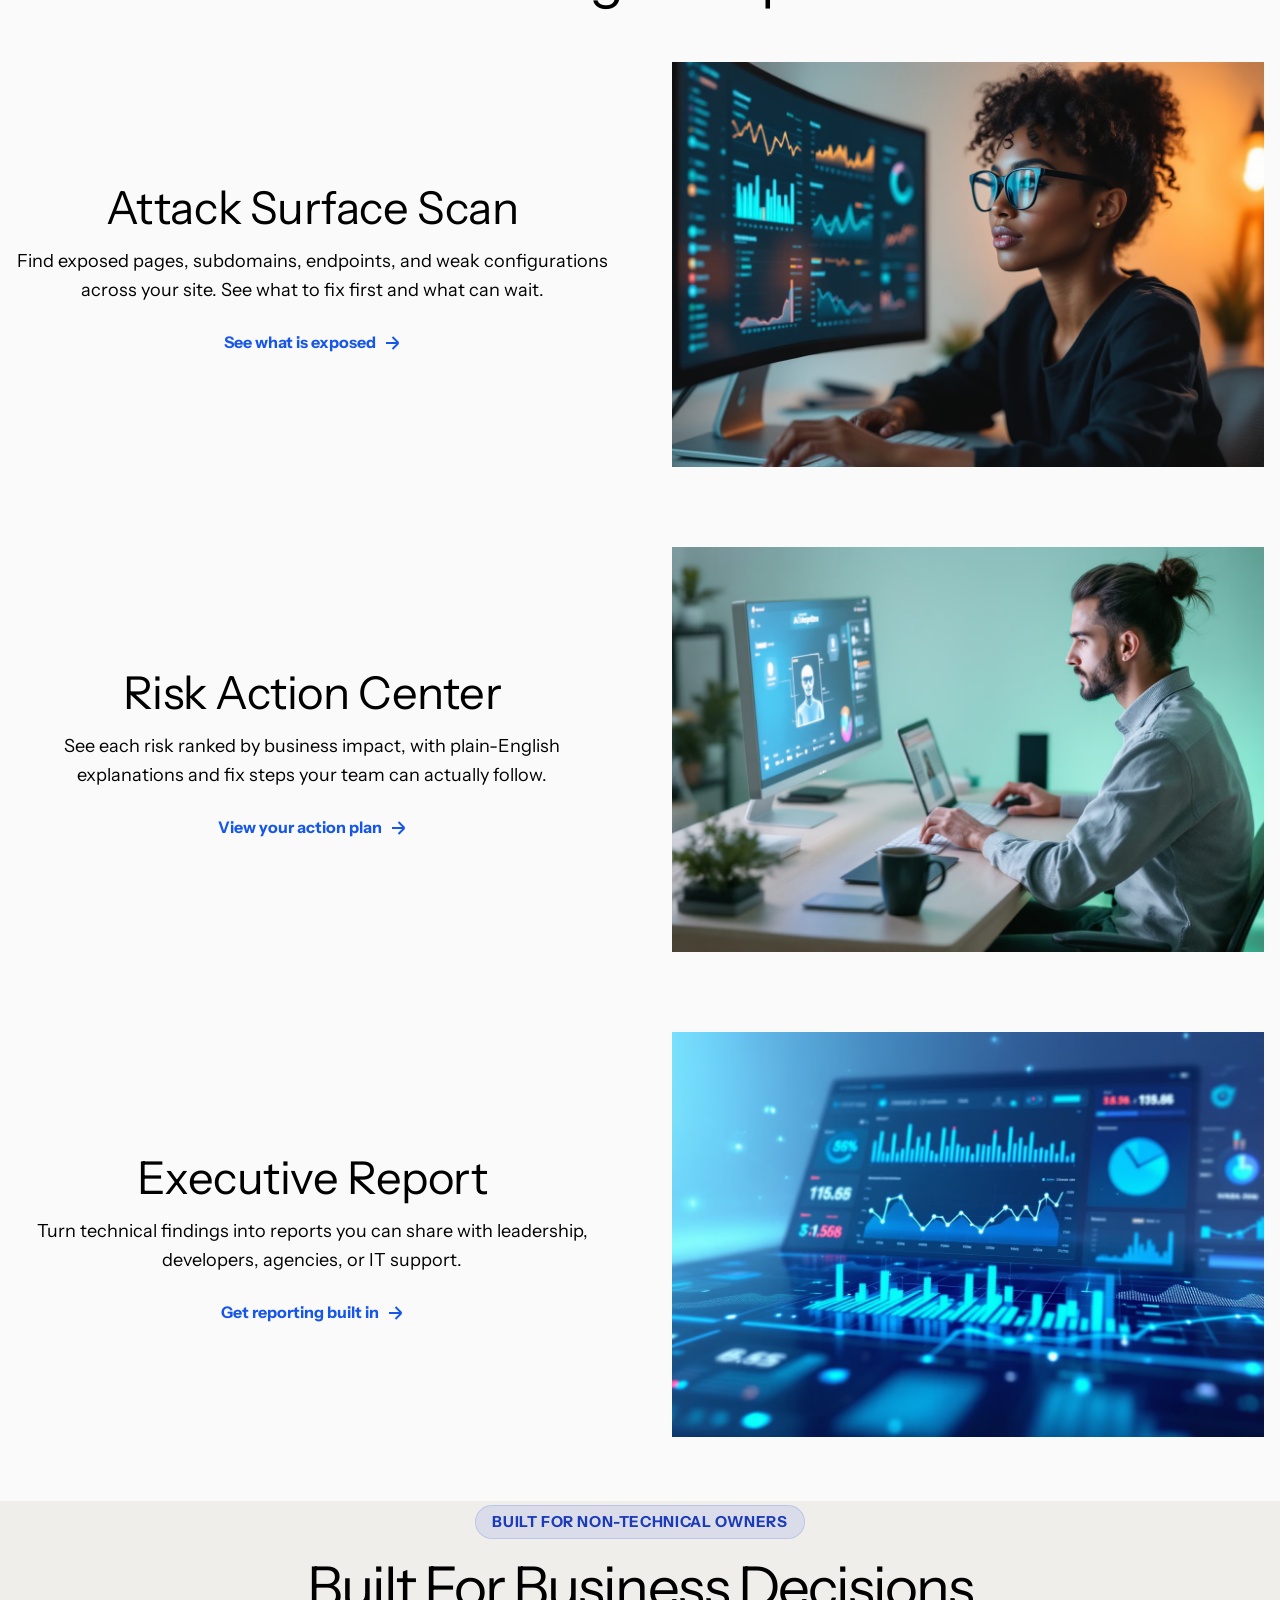
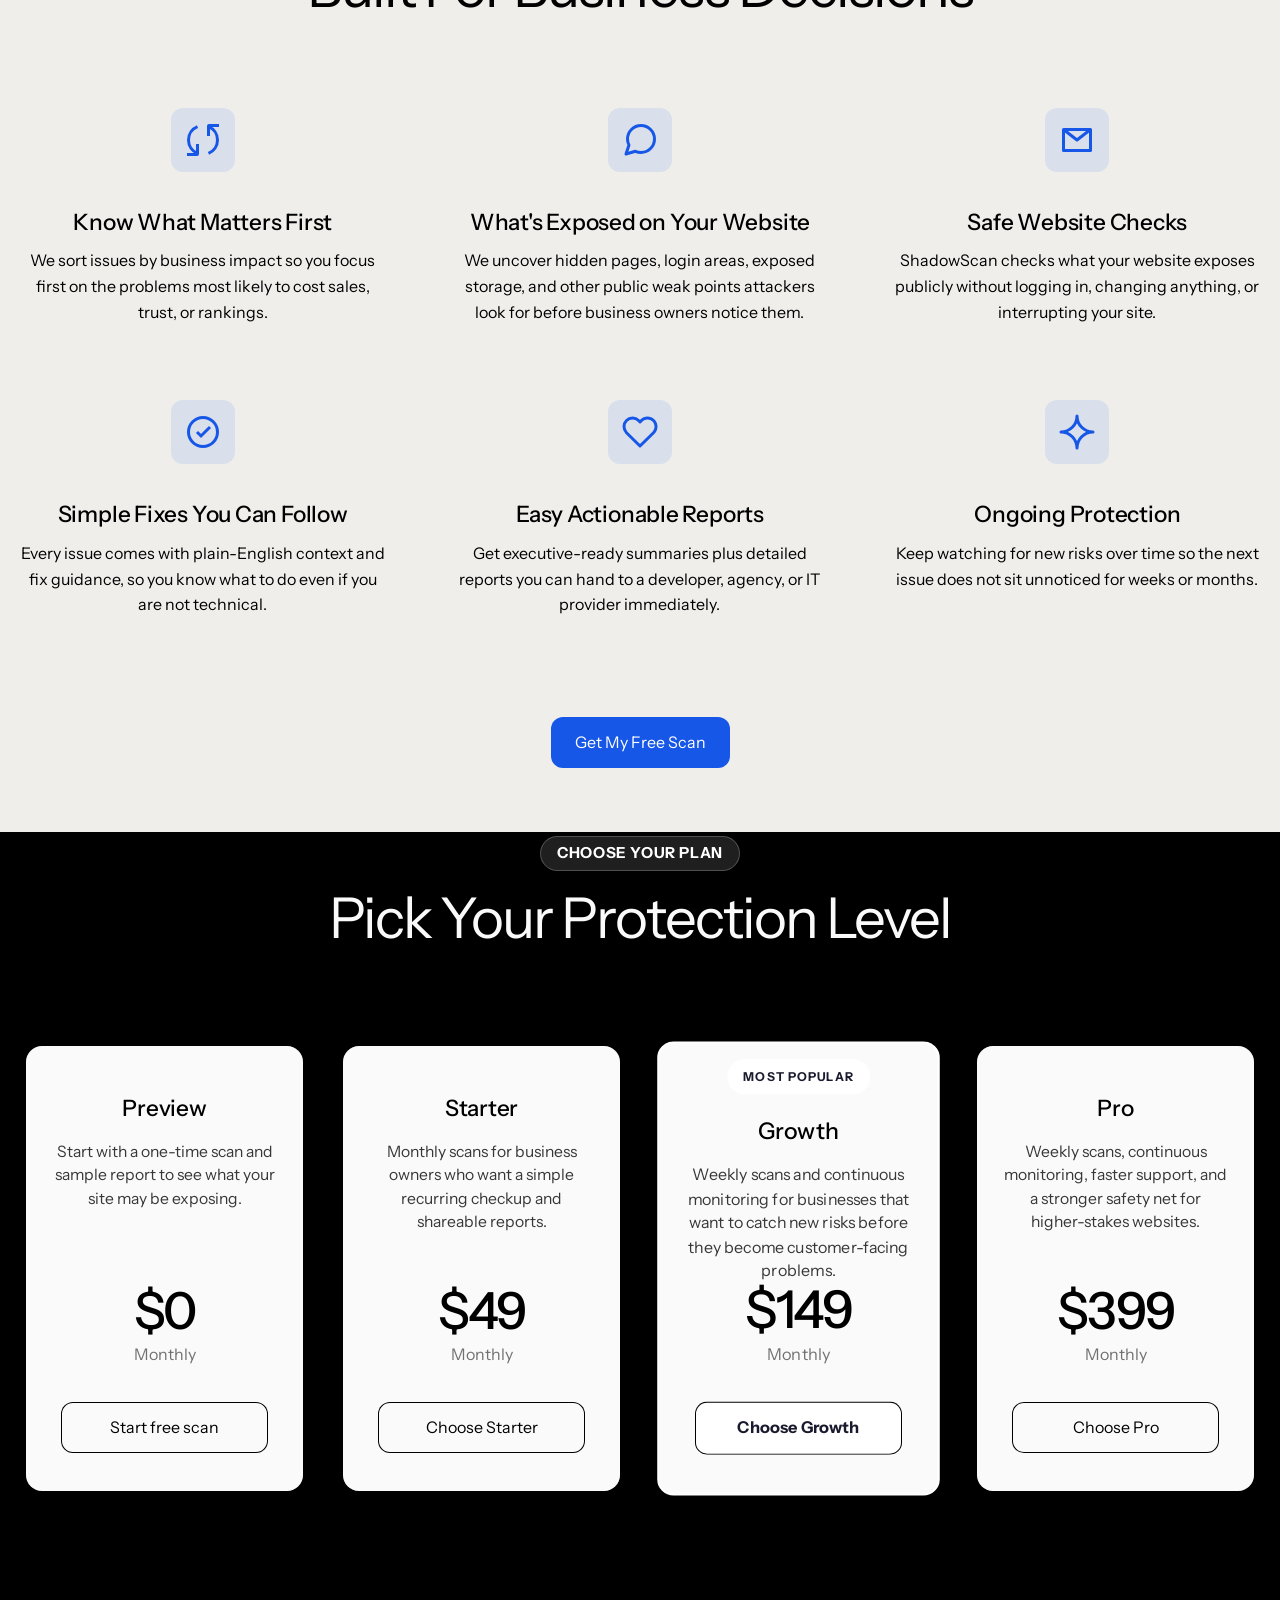
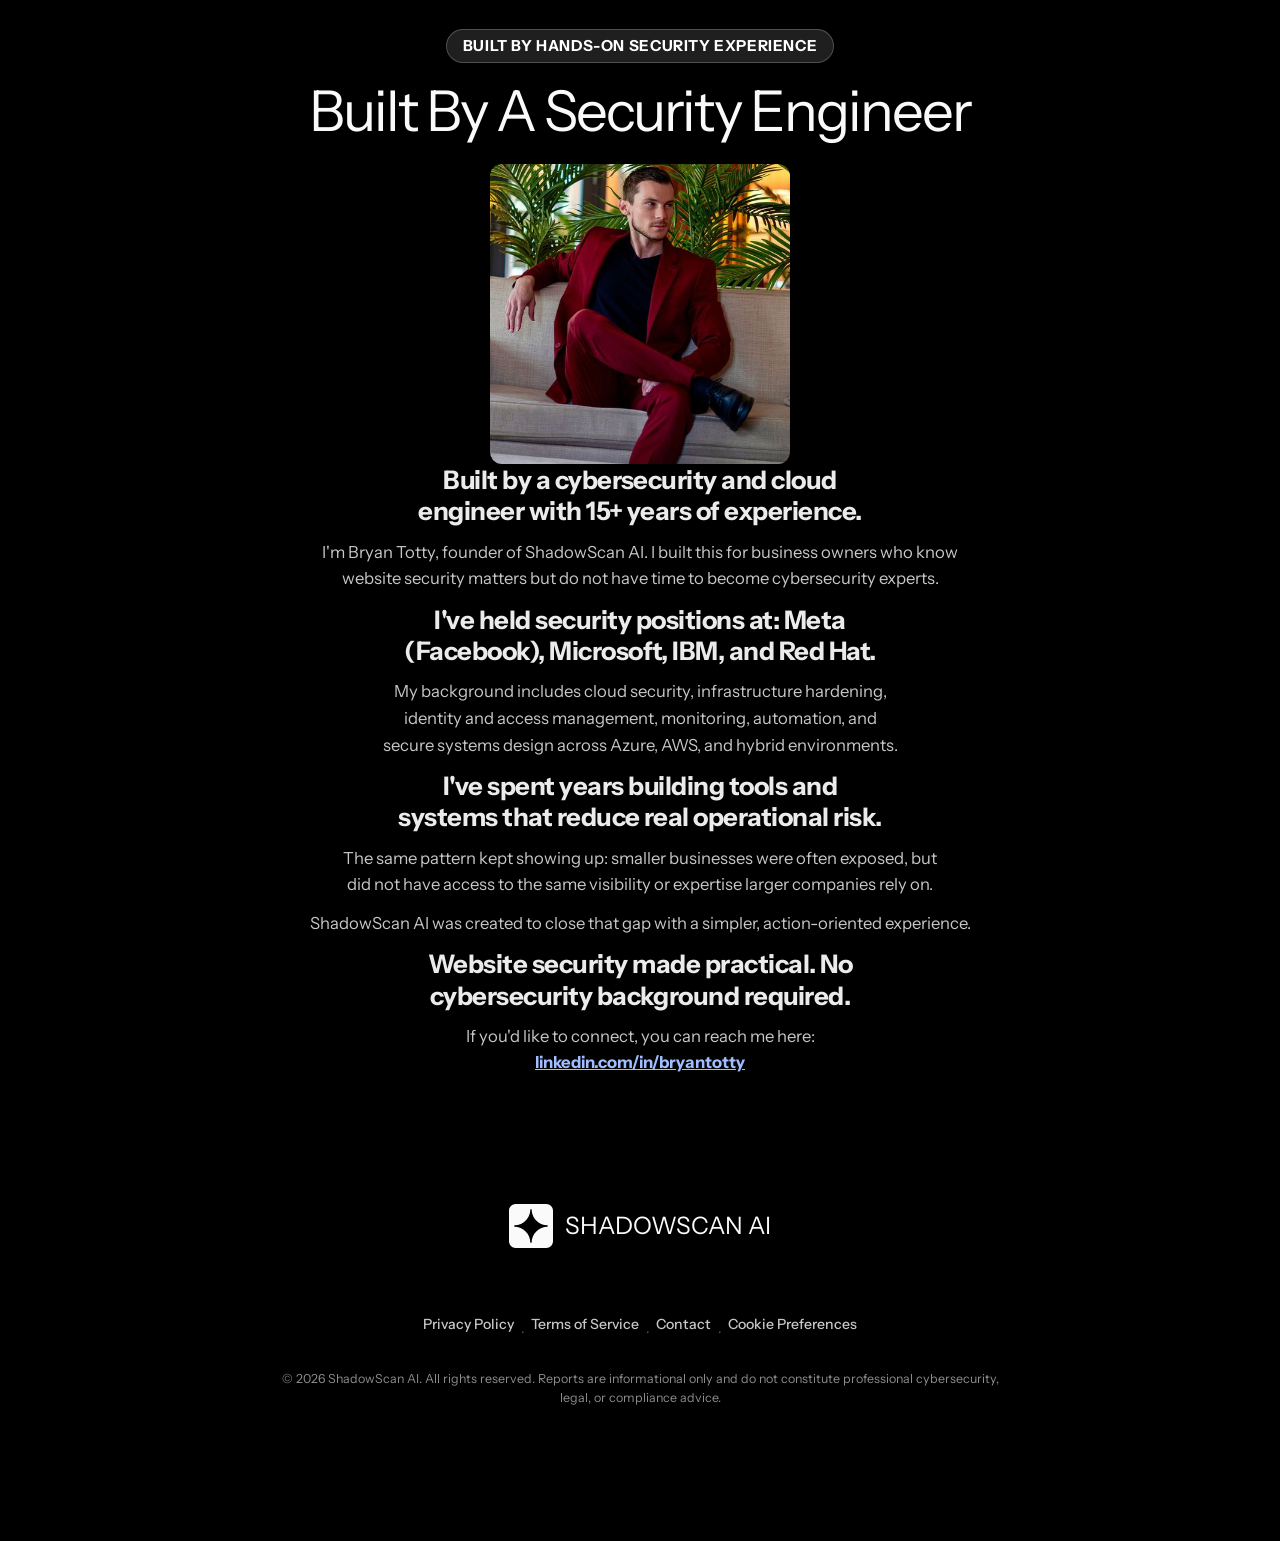
==== commit 54dbc7e7: "design: center footer block; consent: gate cookie banner to EU/EEA/UK/CH visitors via timezone" ====
--- a/index.html
+++ b/index.html
@@ -522,7 +522,7 @@
   <!-- ===================== FOOTER ===================== -->
   <footer class="footer is-inverse">
     <div class="container">
-      <div class="flex_vertical gap-small is-x-left">
+      <div class="flex_vertical gap-small footer-stack">
         <a href="#signup-form" class="logo w-inline-block">
           <div class="nav_logo-icon">
             <svg width="100%" height="100%" viewBox="0 0 33 33" preserveAspectRatio="xMidYMid meet">
--- a/css/custom.css
+++ b/css/custom.css
@@ -122,11 +122,29 @@
 /* ============================
    FOOTER LEGAL
    ============================ */
+.footer-stack {
+  display: flex;
+  flex-direction: column;
+  align-items: center;
+  text-align: center;
+}
+
+.footer-stack .logo {
+  justify-content: center;
+}
+
+.footer-stack .footer_icon-group {
+  justify-content: center;
+  margin-left: auto;
+  margin-right: auto;
+}
+
 .footer-legal {
   margin-top: 1.25rem;
   display: flex;
   flex-wrap: wrap;
   align-items: center;
+  justify-content: center;
   gap: 0.35rem 0.5rem;
   font-size: 0.88rem;
 }
@@ -152,6 +170,9 @@
   line-height: 1.5;
   color: rgba(255, 255, 255, 0.55);
   max-width: 720px;
+  text-align: center;
+  margin-left: auto;
+  margin-right: auto;
 }
 
 @media (max-width: 600px) {
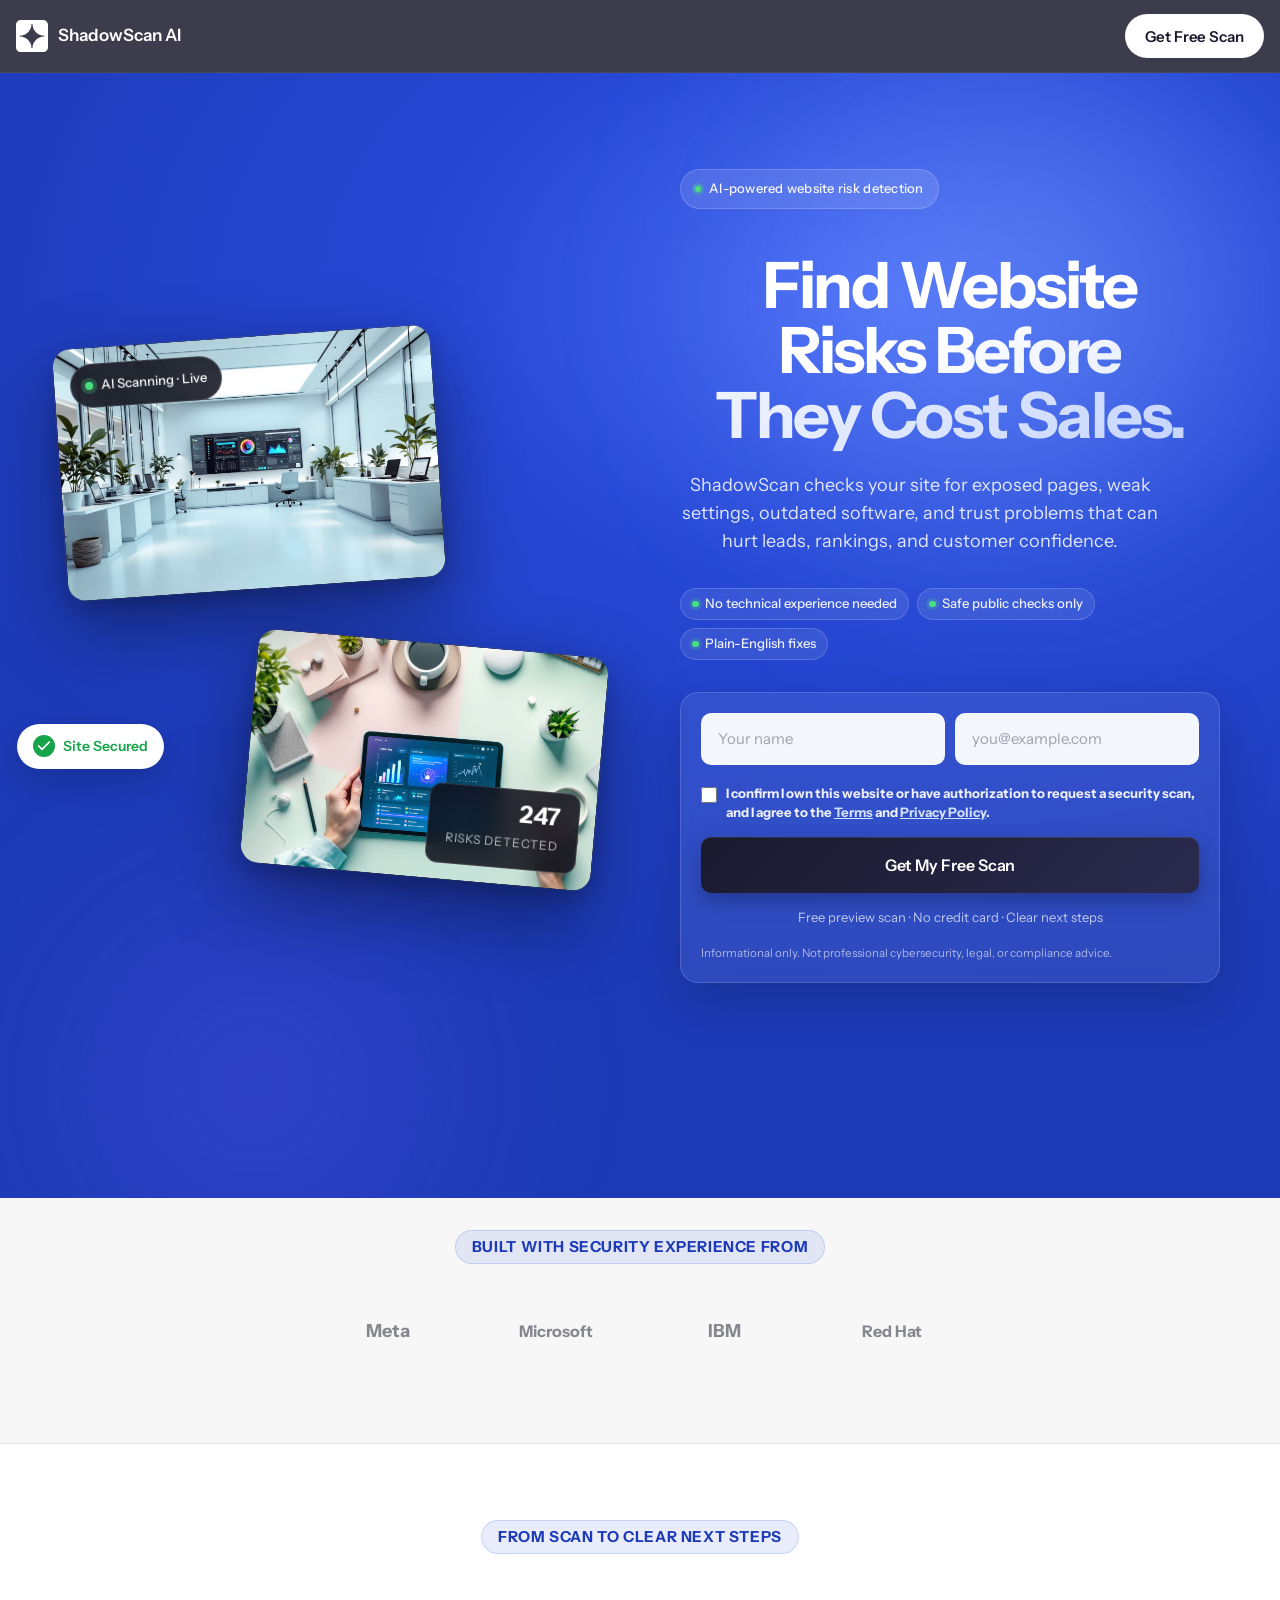
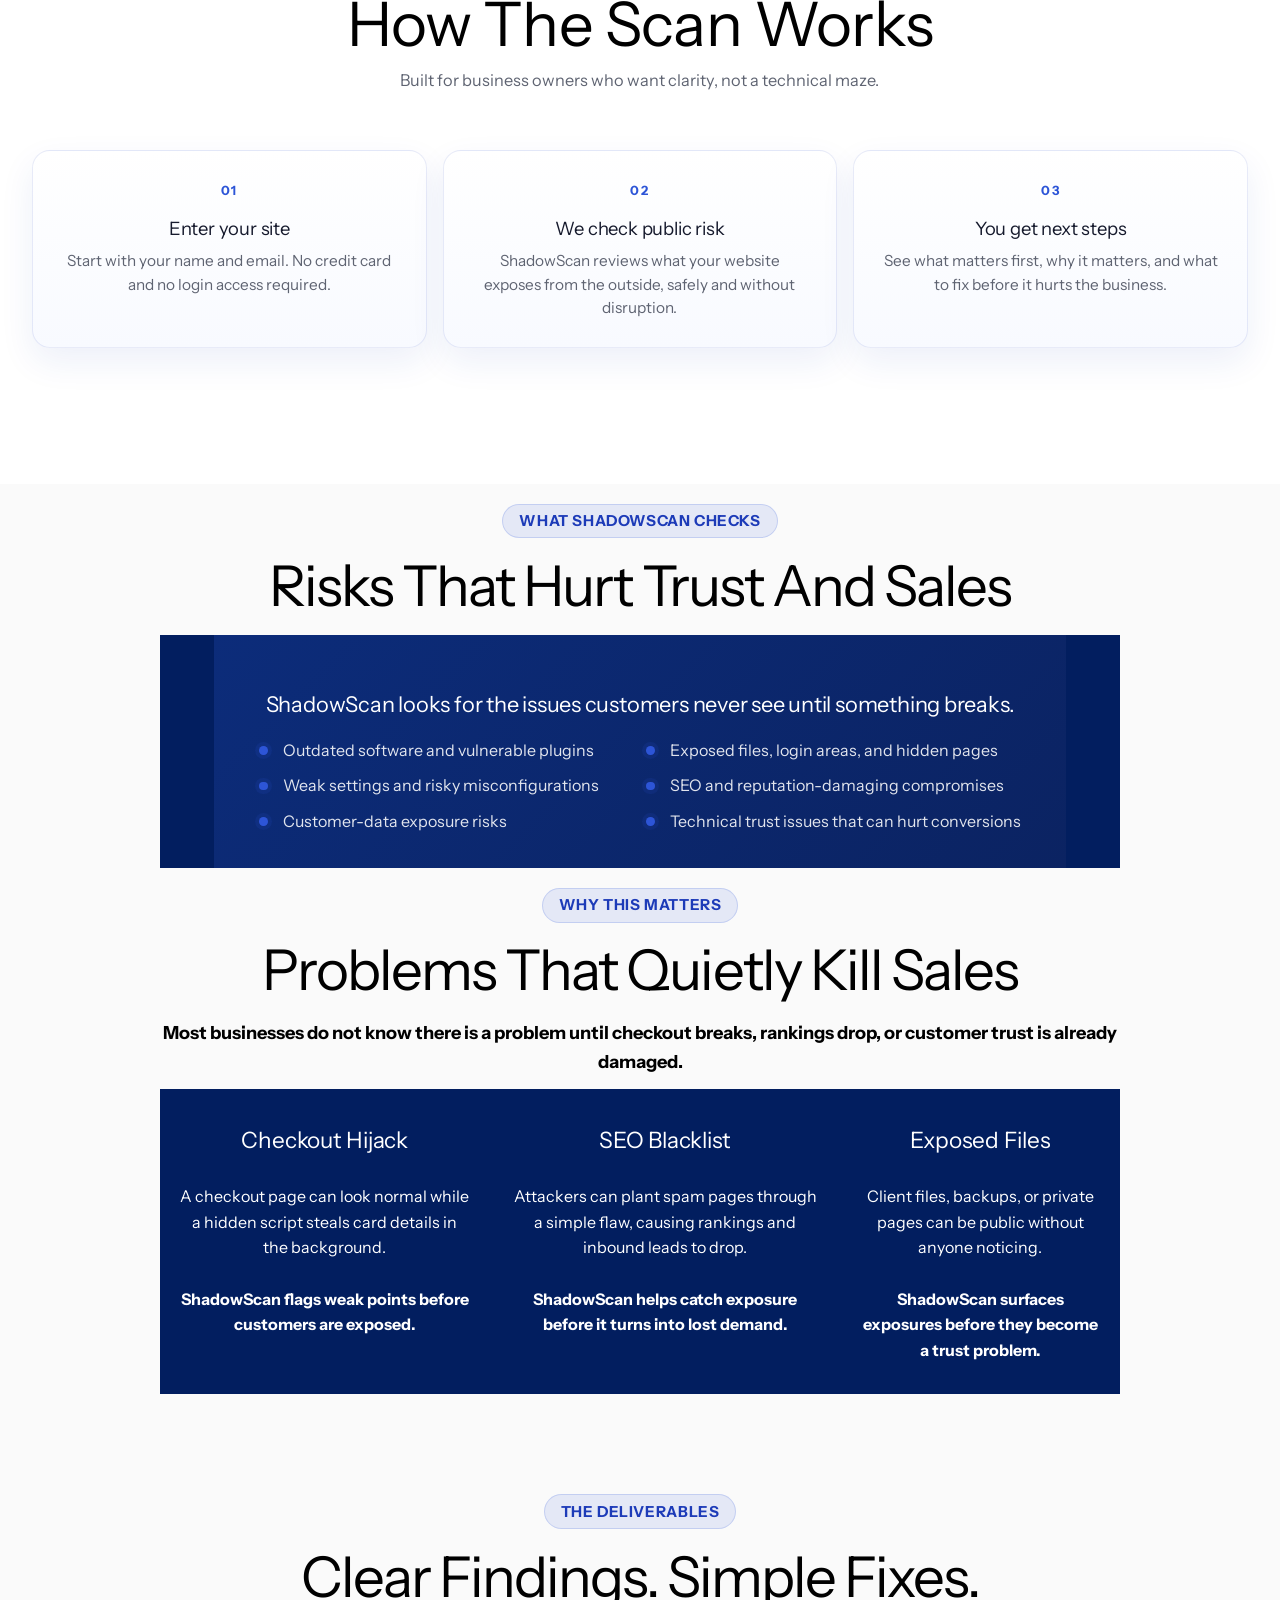
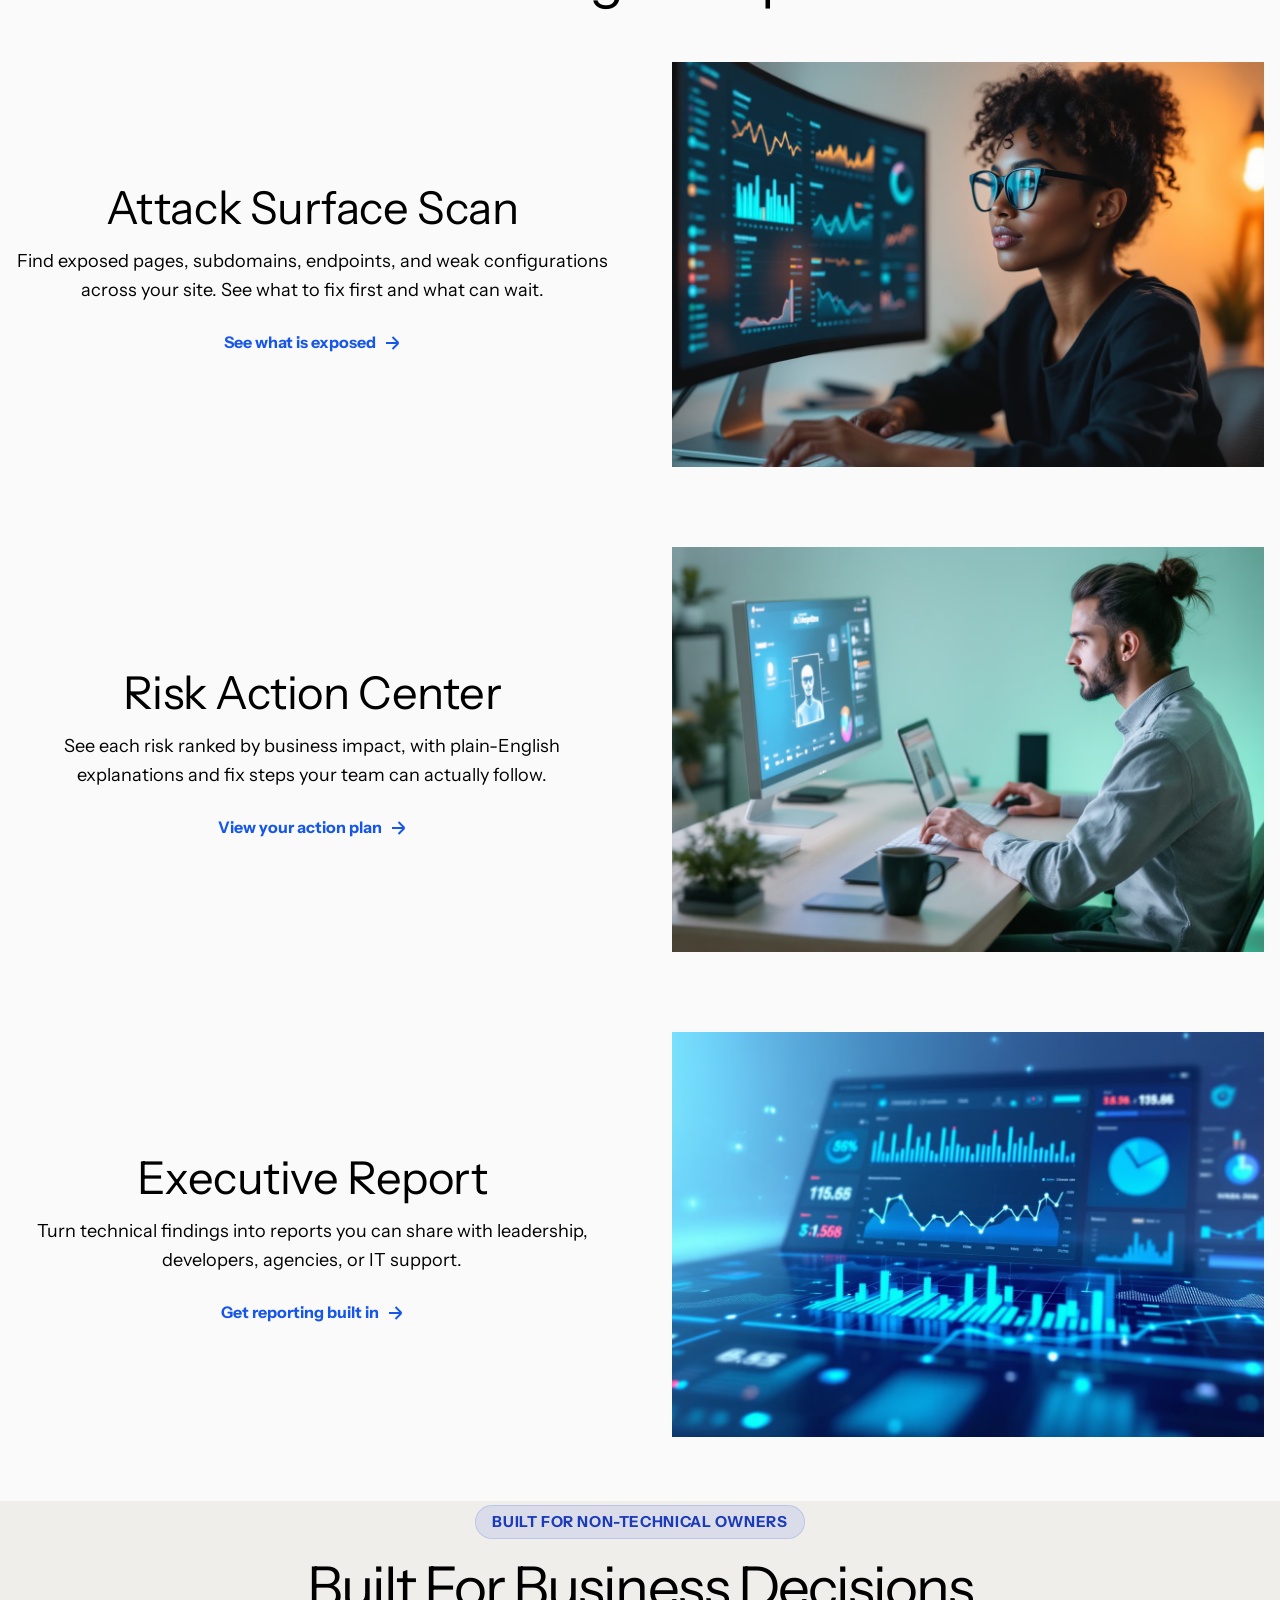
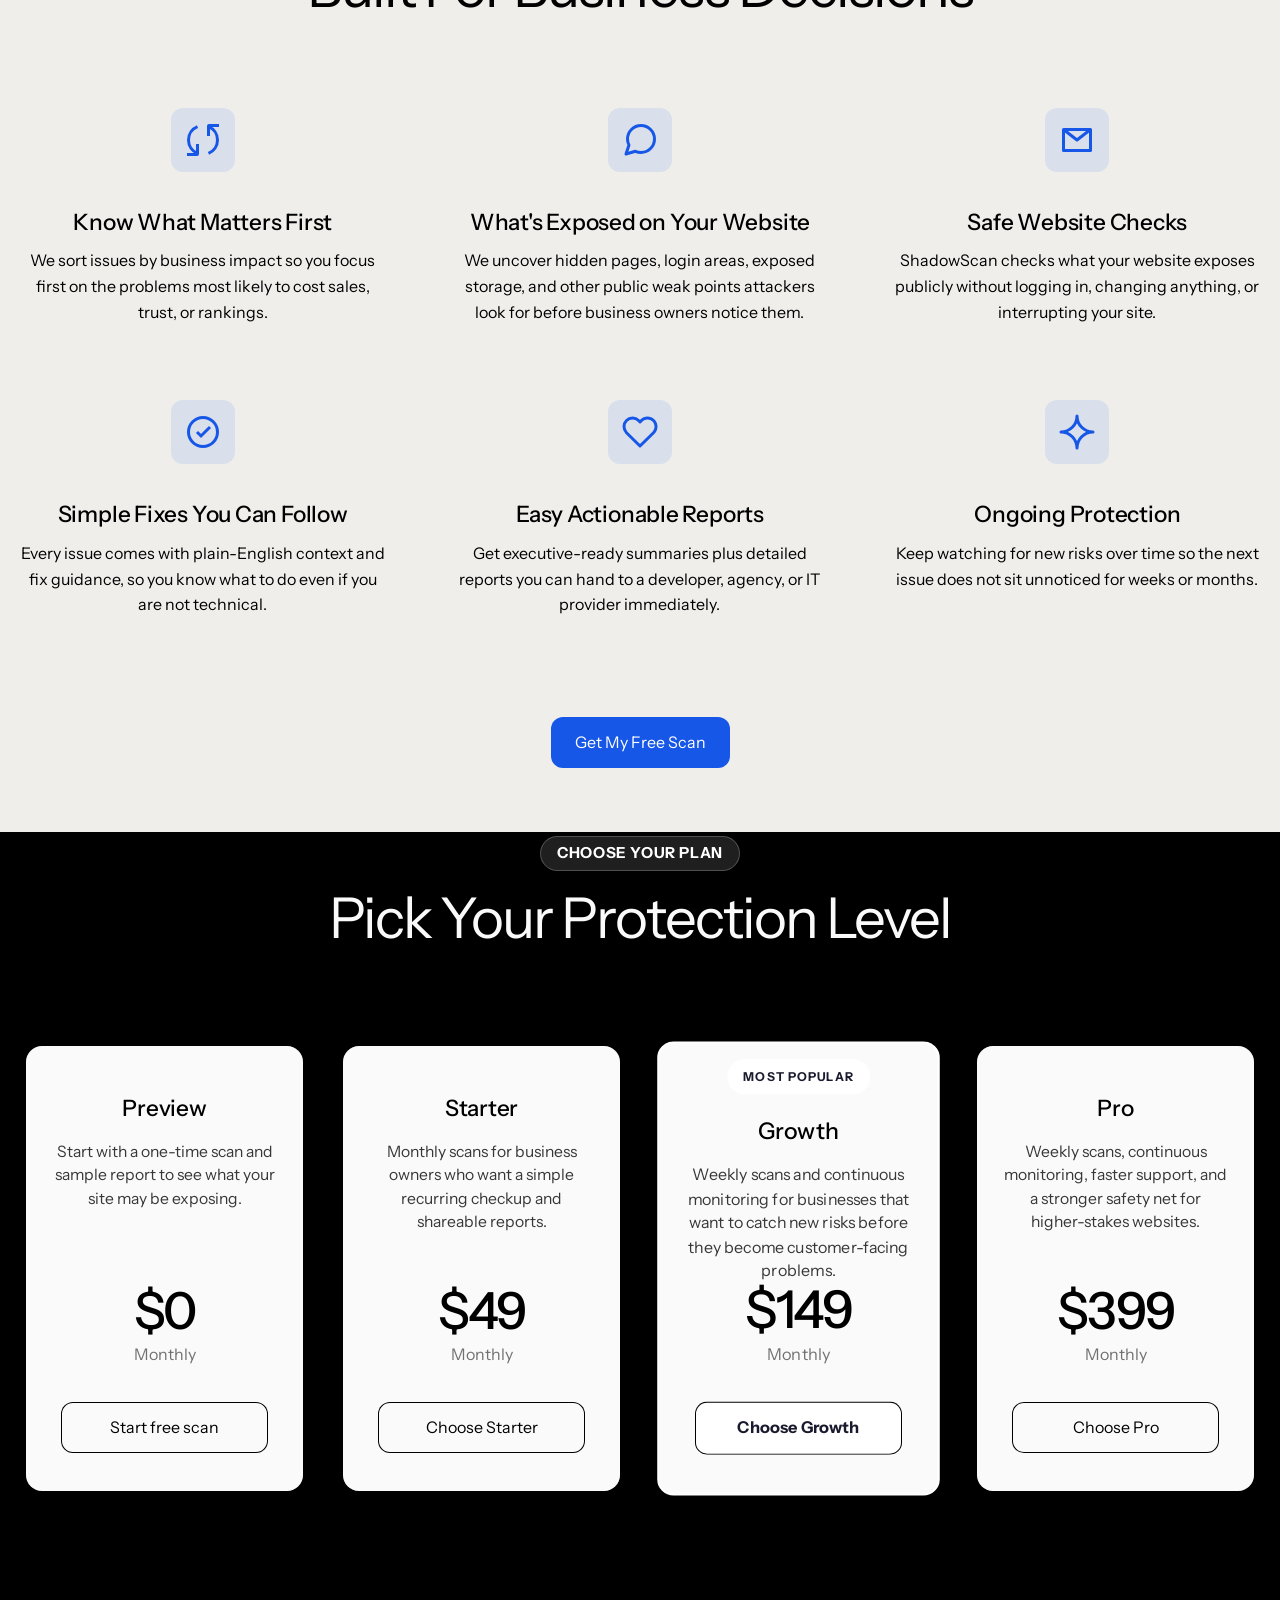
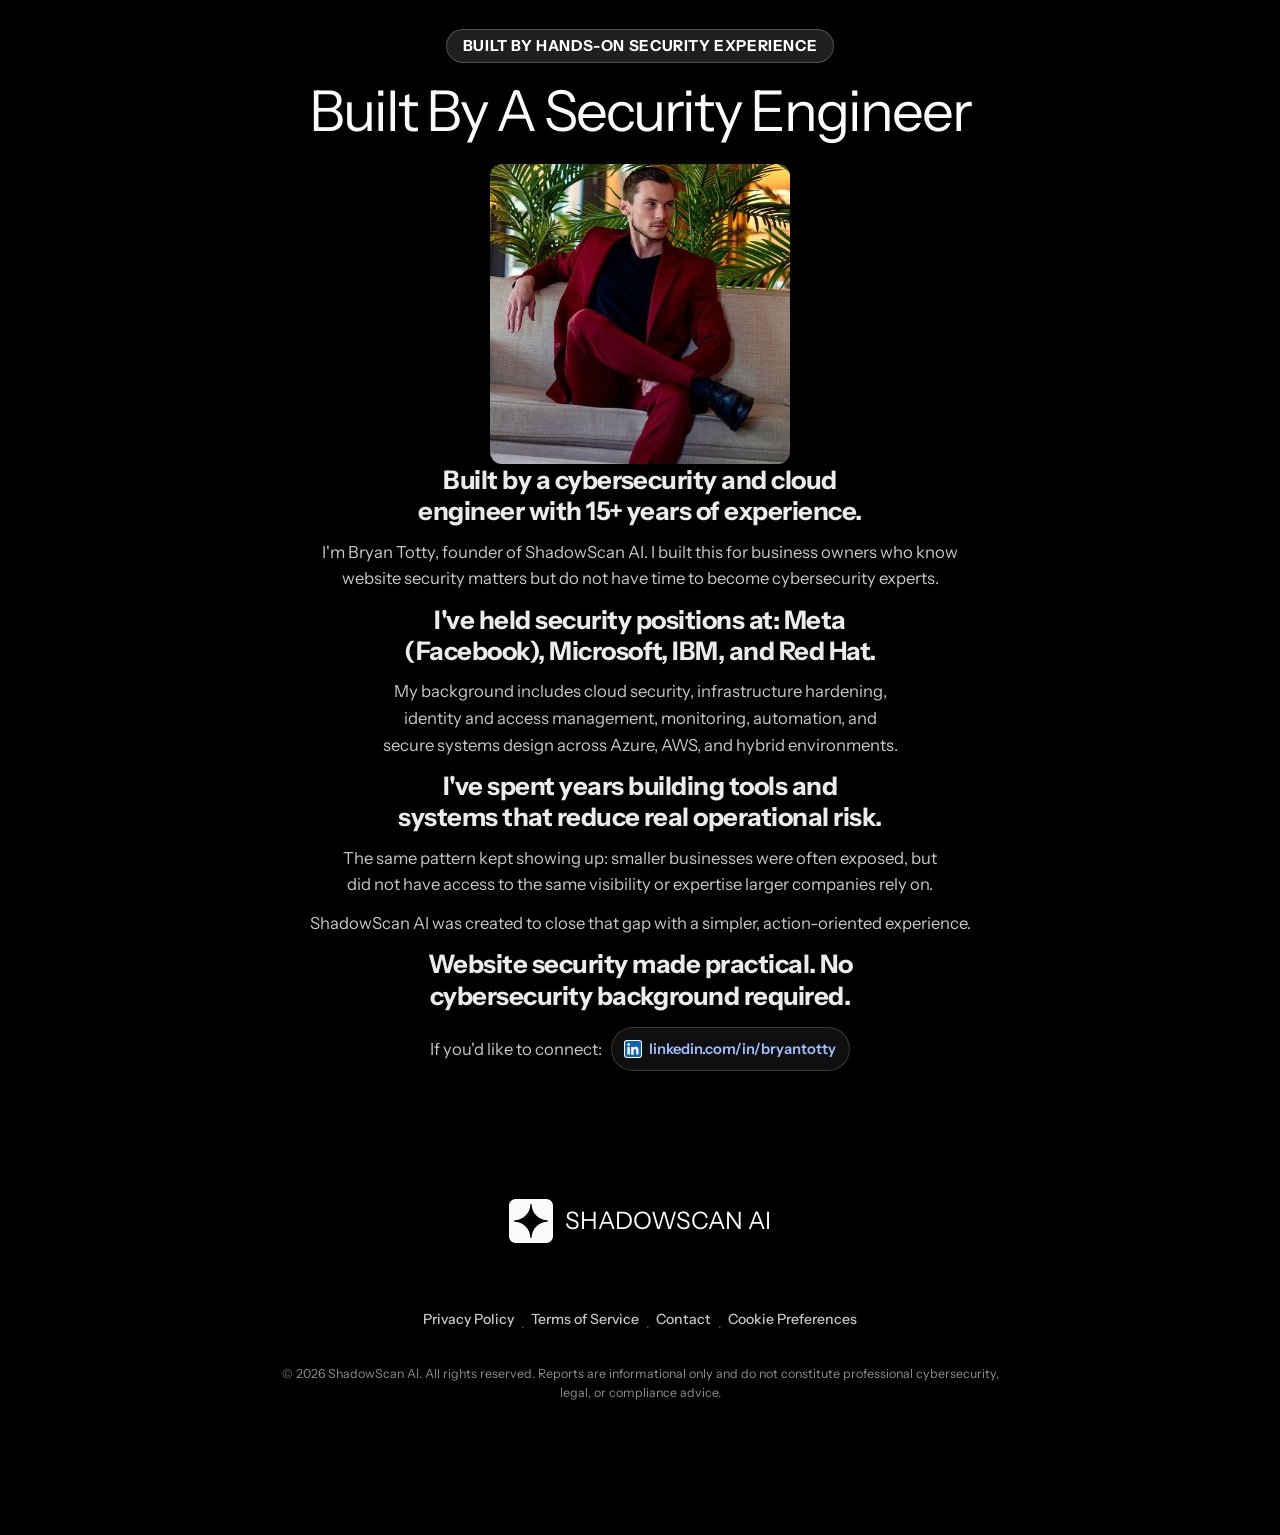
==== commit 512c9580: "design: founder LinkedIn shown as small branded pill button" ====
--- a/index.html
+++ b/index.html
@@ -511,7 +511,14 @@
             <p>The same pattern kept showing up: smaller businesses were often exposed, but did not have access to the same visibility or expertise larger companies rely on.</p>
             <p>ShadowScan AI was created to close that gap with a simpler, action-oriented experience.</p>
             <p><strong class="bold-text-4">Website security made practical. No cybersecurity background required.</strong></p>
-            <p>If you'd like to connect, you can reach me here:<br/><a href="https://www.linkedin.com/in/bryantotty/" target="_blank" rel="noopener noreferrer"><strong>linkedin.com/in/bryantotty</strong></a></p>
+            <p class="founder-connect">If you'd like to connect:
+              <a href="https://www.linkedin.com/in/bryantotty/" target="_blank" rel="noopener noreferrer" class="founder-linkedin" aria-label="Bryan Totty on LinkedIn">
+                <svg width="18" height="18" viewBox="0 0 16 16" aria-hidden="true" focusable="false">
+                  <path d="M15.3,0H0.7C0.3,0,0,0.3,0,0.7v14.7C0,15.7,0.3,16,0.7,16h14.7c0.4,0,0.7-0.3,0.7-0.7V0.7 C16,0.3,15.7,0,15.3,0z M4.7,13.6H2.4V6h2.4V13.6z M3.6,5C2.8,5,2.2,4.3,2.2,3.6c0-0.8,0.6-1.4,1.4-1.4c0.8,0,1.4,0.6,1.4,1.4 C4.9,4.3,4.3,5,3.6,5z M13.6,13.6h-2.4V9.9c0-0.9,0-2-1.2-2c-1.2,0-1.4,1-1.4,2v3.8H6.2V6h2.3v1h0c0.3-0.6,1.1-1.2,2.2-1.2 c2.4,0,2.8,1.6,2.8,3.6V13.6z" fill="currentColor"></path>
+                </svg>
+                <span>linkedin.com/in/bryantotty</span>
+              </a>
+            </p>
           </div>
           <button class="founder-read-more" id="founder-read-more-btn">Read more</button>
         </div>
--- a/css/custom.css
+++ b/css/custom.css
@@ -120,6 +120,50 @@
 }
 
 /* ============================
+   FOUNDER LINKEDIN BADGE
+   ============================ */
+.founder-connect {
+  display: flex;
+  align-items: center;
+  justify-content: center;
+  flex-wrap: wrap;
+  gap: 0.55rem;
+  margin-top: 1rem;
+}
+
+.founder-linkedin {
+  display: inline-flex;
+  align-items: center;
+  gap: 0.45rem;
+  padding: 0.4rem 0.8rem;
+  background: rgba(255, 255, 255, 0.06);
+  border: 1px solid rgba(255, 255, 255, 0.18);
+  border-radius: 999px;
+  color: #d6e3ff !important;
+  font-weight: 600;
+  font-size: 0.92rem;
+  text-decoration: none !important;
+  transition: background 0.15s, border-color 0.15s, color 0.15s, transform 0.1s;
+}
+
+.founder-linkedin svg {
+  color: #0a66c2; /* LinkedIn brand blue */
+  background: #ffffff;
+  border-radius: 3px;
+  padding: 1px;
+  flex-shrink: 0;
+}
+
+.founder-linkedin:hover {
+  background: rgba(255, 255, 255, 0.12);
+  border-color: rgba(255, 255, 255, 0.32);
+  color: #ffffff !important;
+}
+
+.founder-linkedin:active { transform: translateY(1px); }
+
+
+/* ============================
    FOOTER LEGAL
    ============================ */
 .footer-stack {
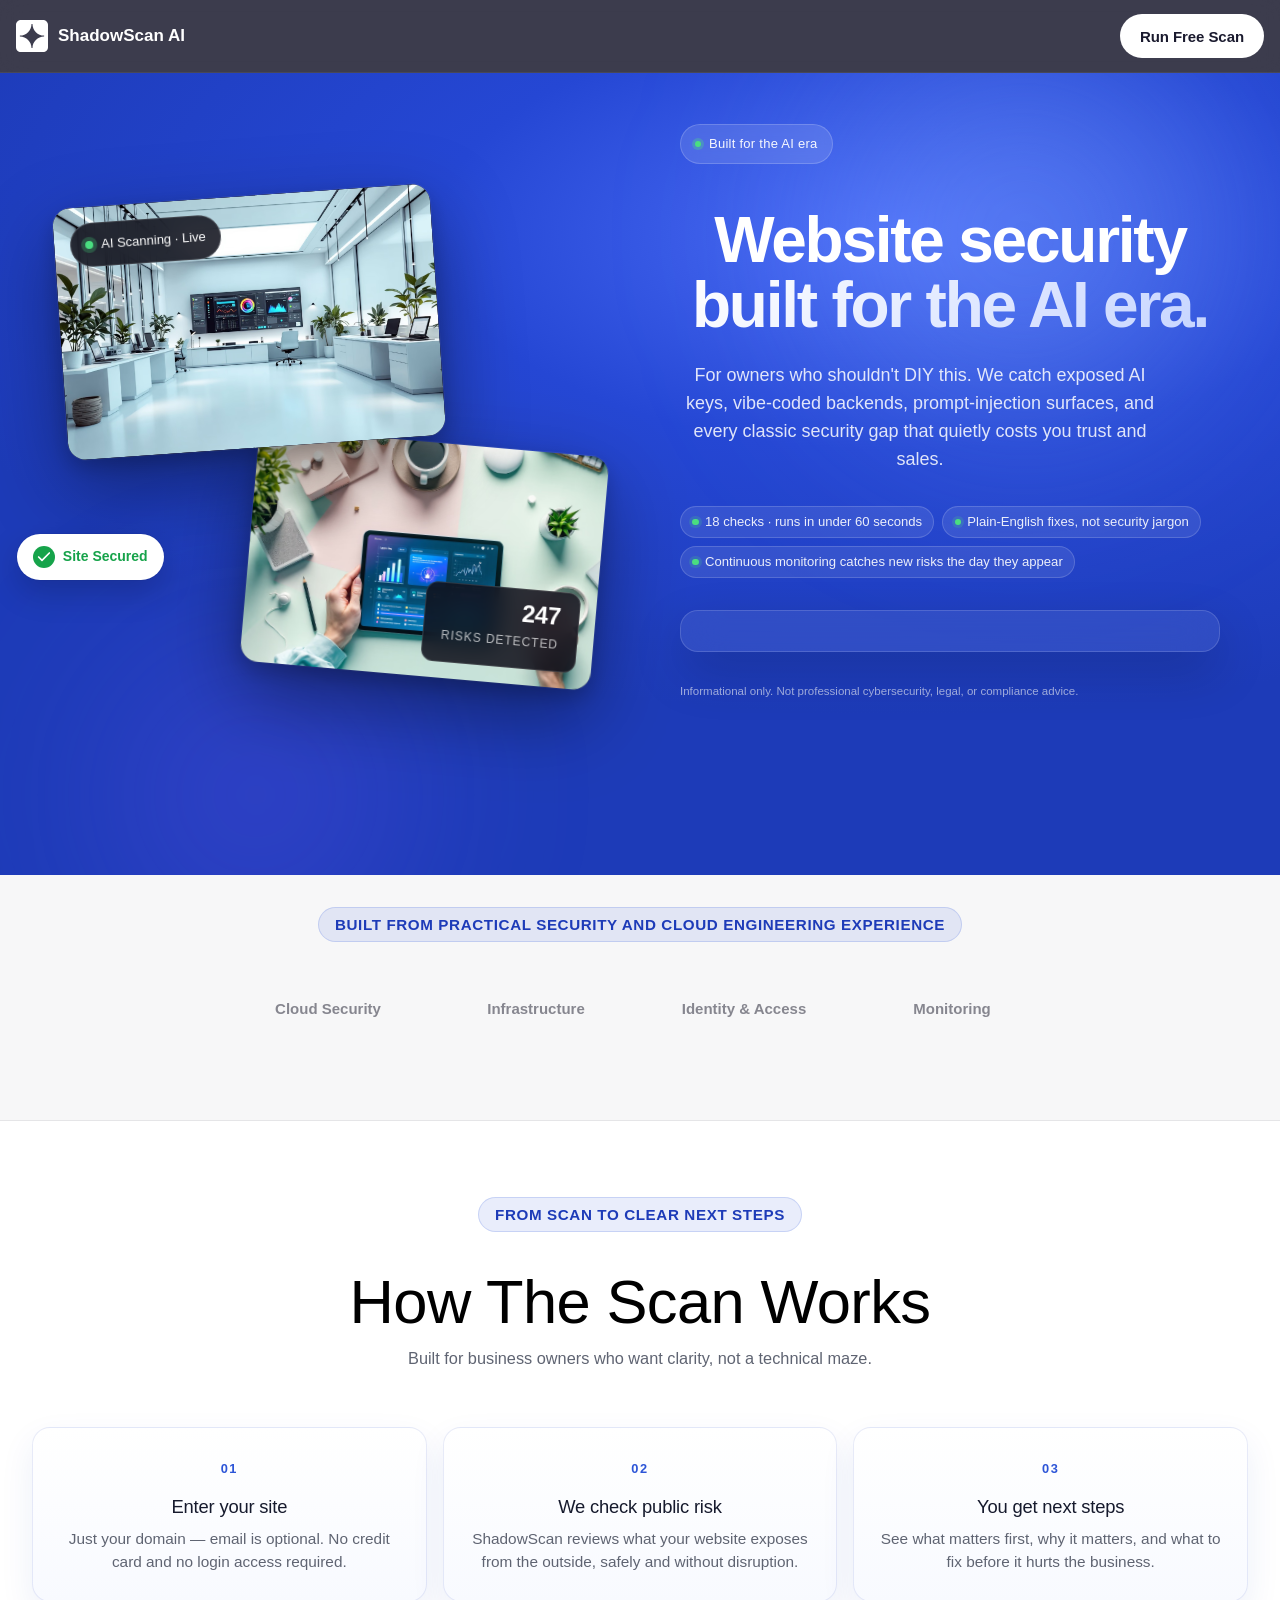
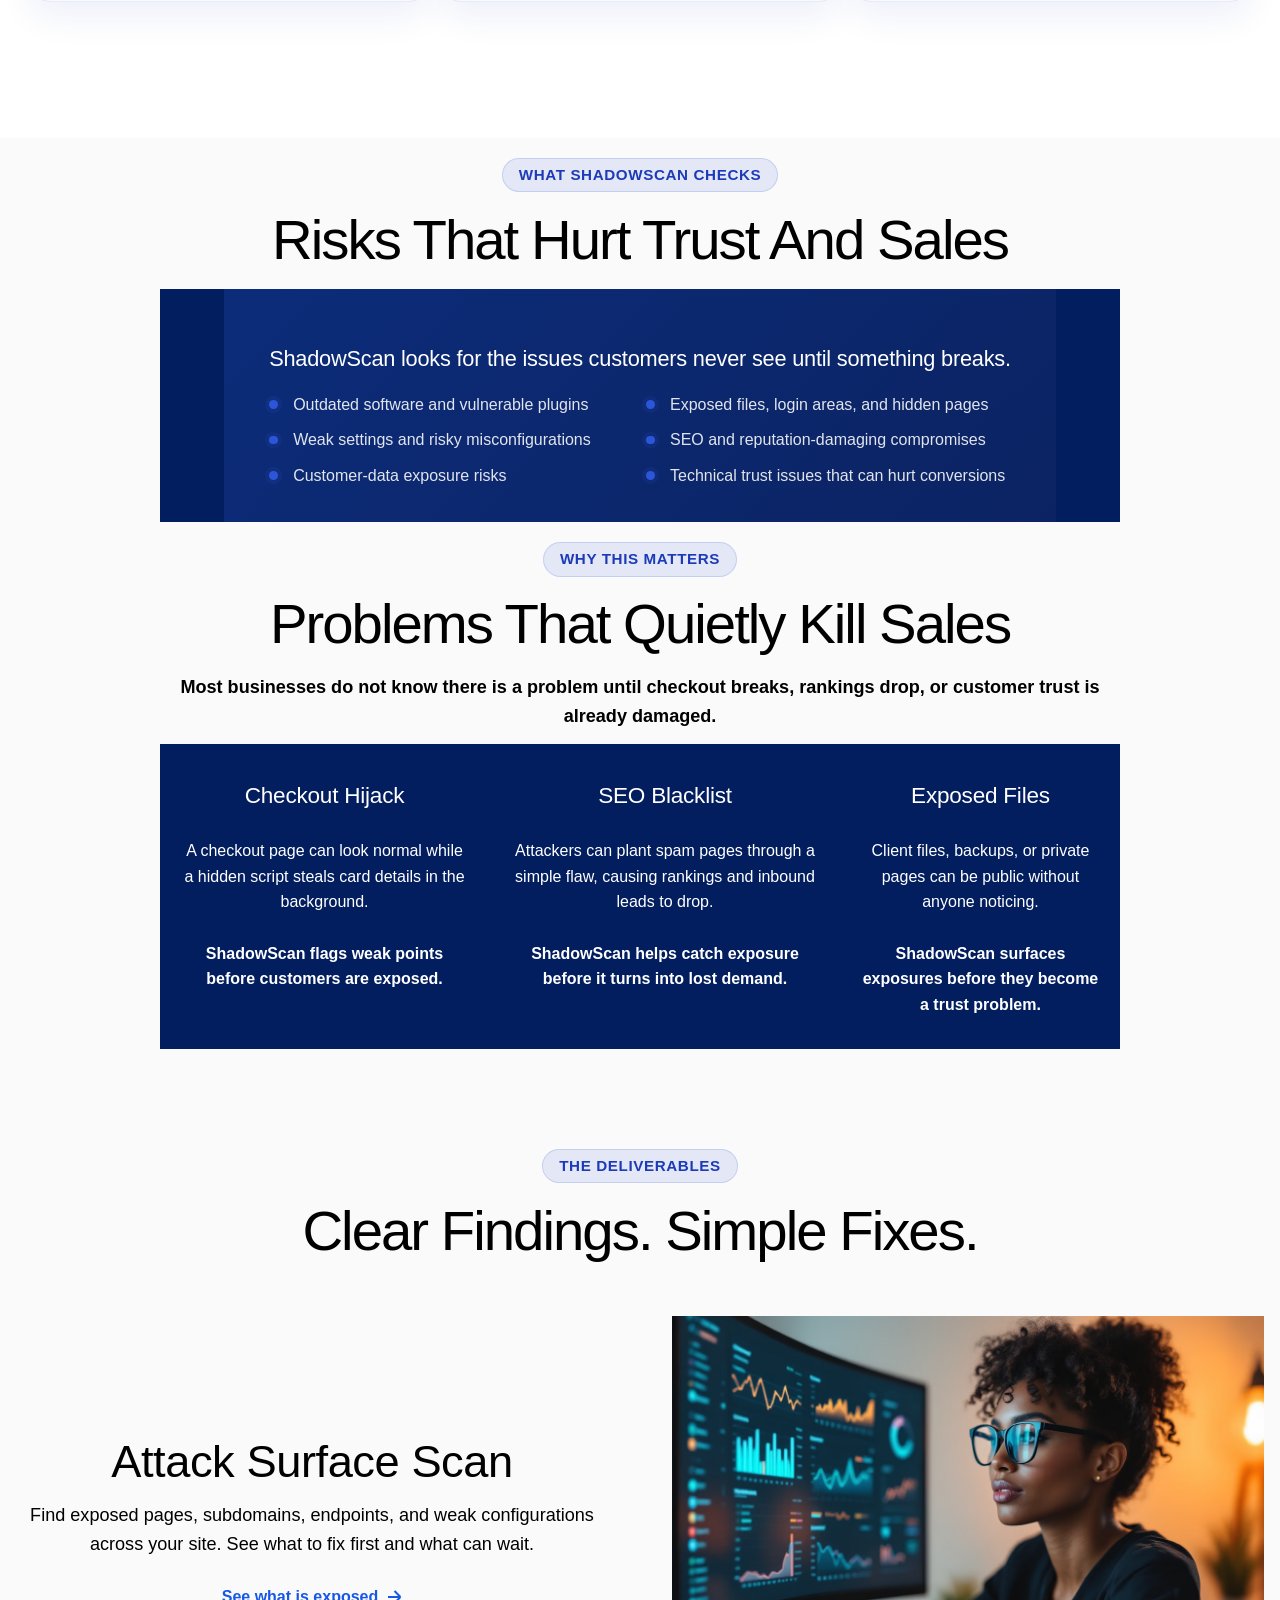
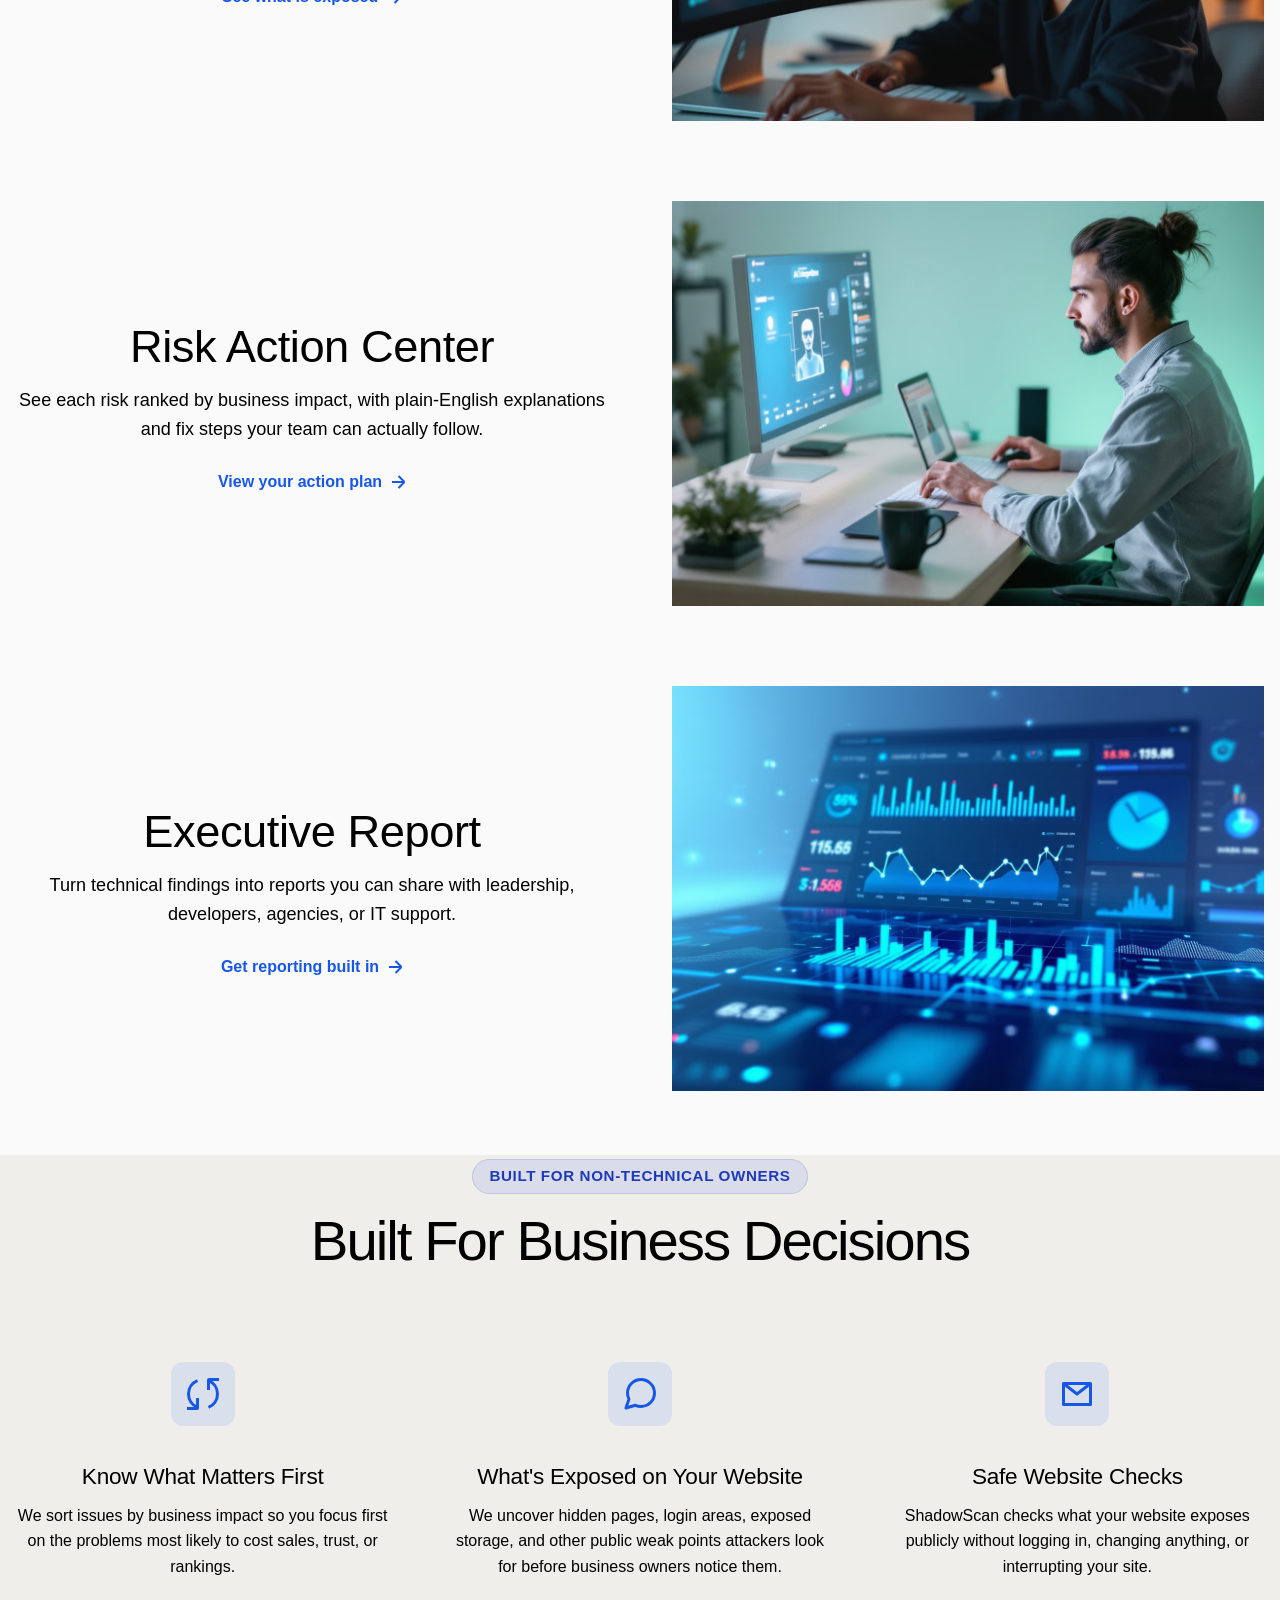
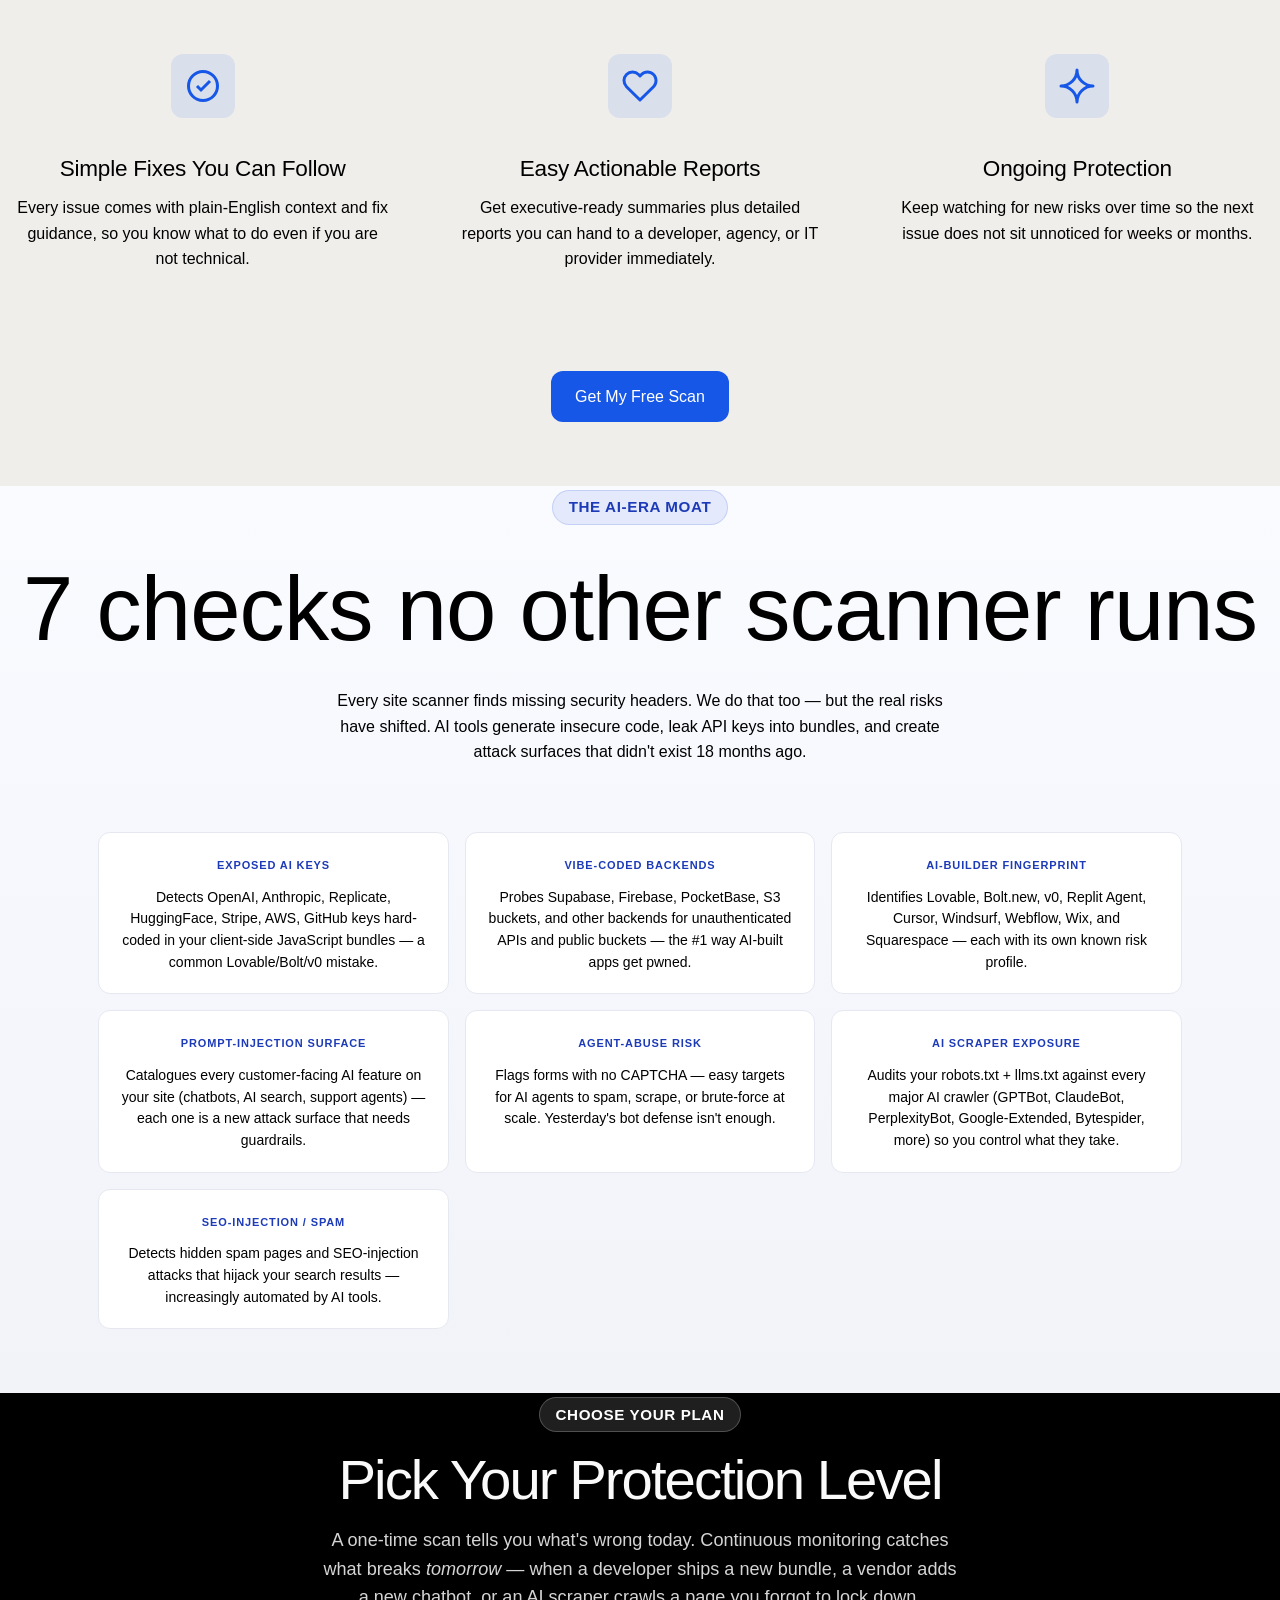
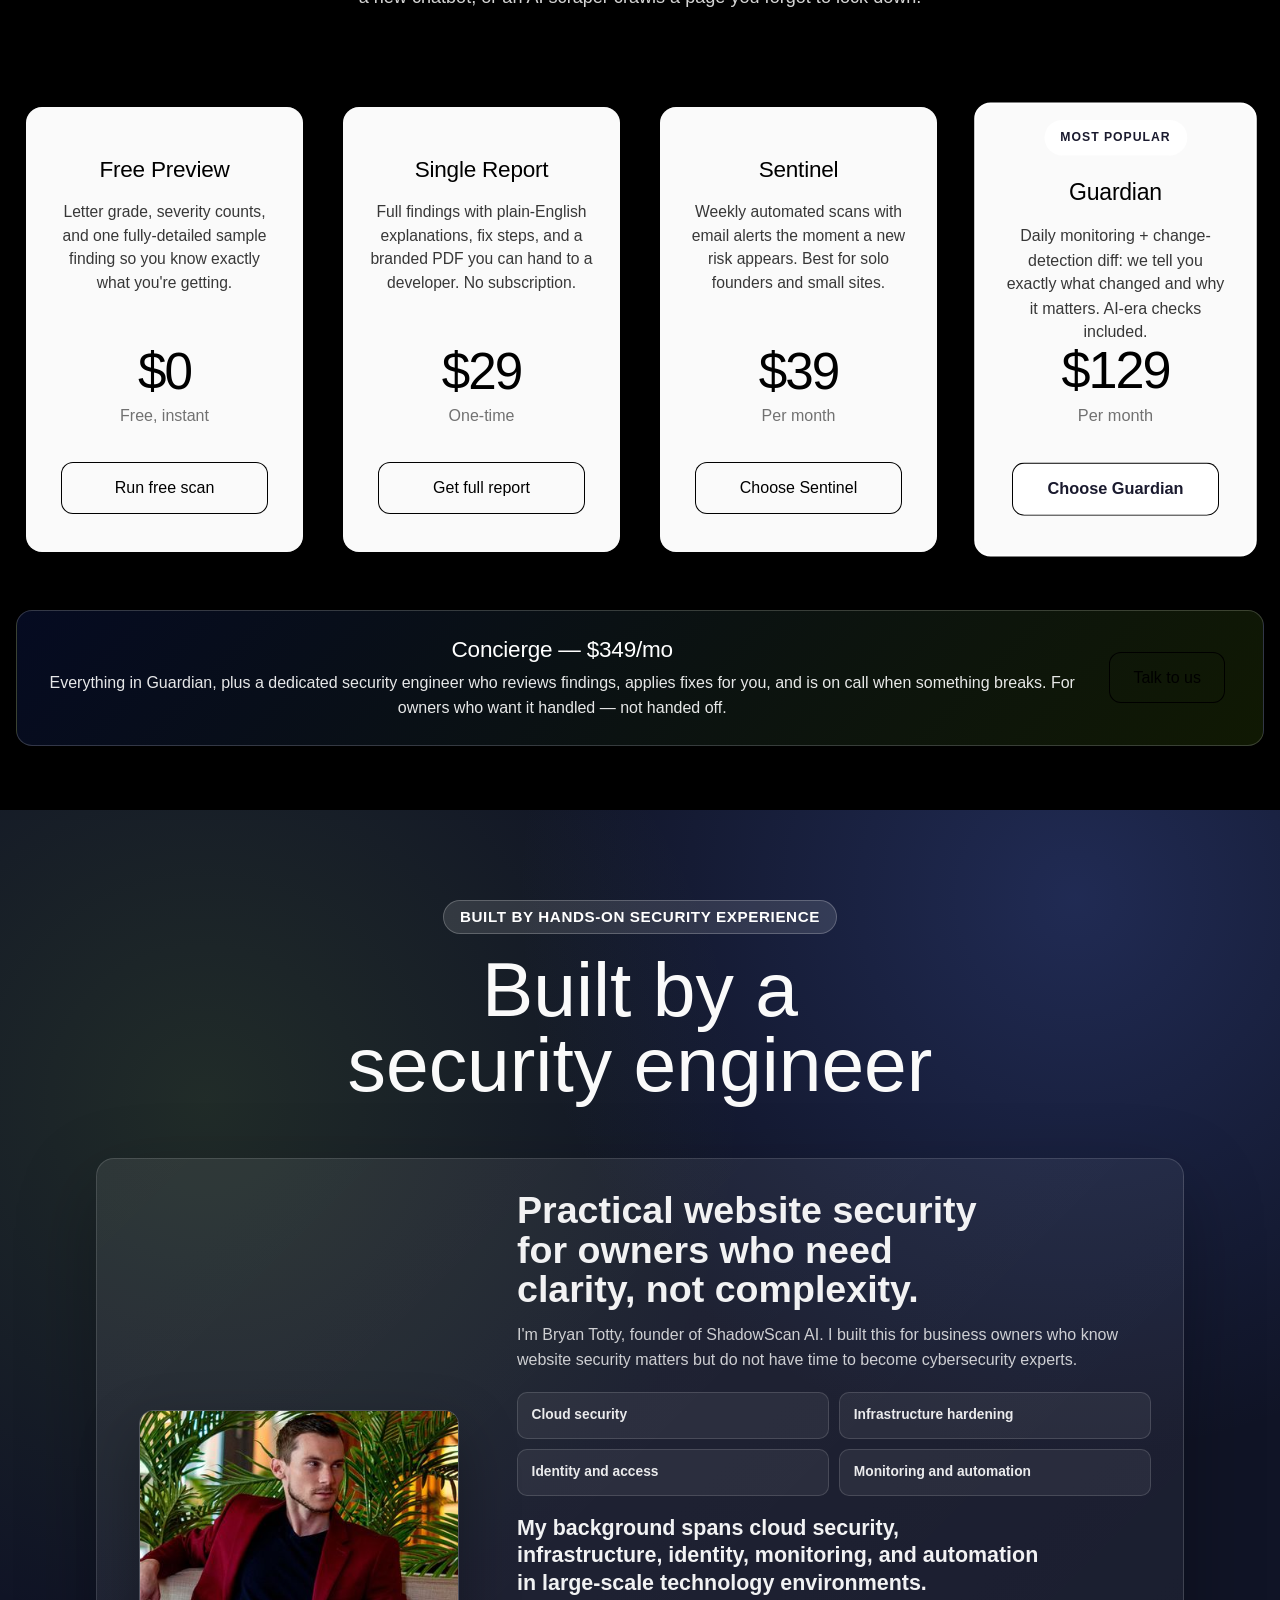
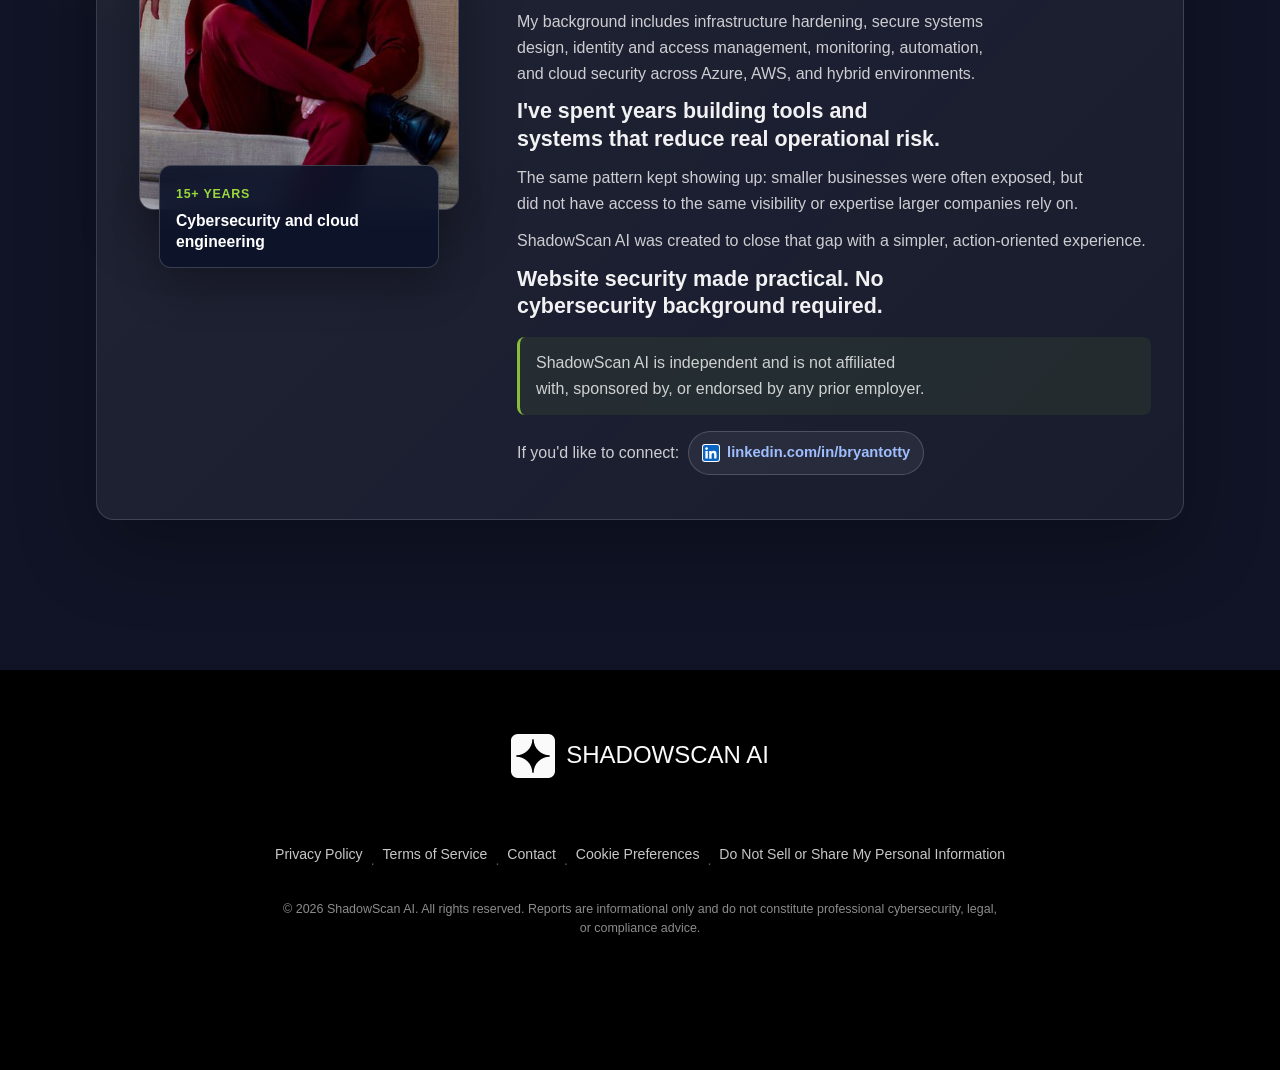
==== commit 45333c25: "Launch live scan flow and AI-era positioning" ====
--- a/index.html
+++ b/index.html
@@ -2,24 +2,50 @@
 <html lang="en-US">
 <head>
   <meta charset="utf-8" />
-  <title>ShadowScan AI - Find Website Risks Before They Cost Sales</title>
-  <meta name="description" content="ShadowScan AI helps business owners find website vulnerabilities, exposed files, and trust-damaging security issues before they cost leads, rankings, and sales." />
+  <title>ShadowScan AI — Website Security Built for the AI Era</title>
+  <meta name="description" content="Website security built for the AI era — for owners who shouldn't DIY this. Continuous monitoring, AI-builder fingerprinting, exposed-key detection, and plain-English fixes. Free instant scan." />
   <meta name="viewport" content="width=device-width, initial-scale=1" />
+  <meta http-equiv="X-Content-Type-Options" content="nosniff" />
+  <meta http-equiv="Referrer-Policy" content="strict-origin-when-cross-origin" />
+  <meta http-equiv="Permissions-Policy" content="camera=(), microphone=(), geolocation=(), interest-cohort=()" />
+  <script>
+    // Hostname-aware CSP: production hosts get a strict policy. Localhost-only
+    // includes the dev engine origin so the widget can load during local testing.
+    (function () {
+      var host = location.hostname;
+      var isLocal = host === '127.0.0.1' || host === 'localhost' || host.endsWith('.local');
+      var apiOrigin = 'https://api.getshadowscan.com';
+      var devOrigin = isLocal ? ' http://127.0.0.1:8080' : '';
+      var csp =
+        "default-src 'self'; " +
+        "img-src 'self' data: https:; " +
+        "style-src 'self' 'unsafe-inline' https://fonts.googleapis.com " + apiOrigin + devOrigin + "; " +
+        "font-src 'self' https://fonts.gstatic.com data:; " +
+        "script-src 'self' 'unsafe-inline' https://connect.facebook.net " + apiOrigin + devOrigin + "; " +
+        "connect-src 'self' " + apiOrigin + " https://www.facebook.com https://connect.facebook.net" + devOrigin + "; " +
+        "base-uri 'self'; " +
+        "form-action 'self' " + apiOrigin + devOrigin + ";";
+      var meta = document.createElement('meta');
+      meta.setAttribute('http-equiv', 'Content-Security-Policy');
+      meta.setAttribute('content', csp);
+      document.head.appendChild(meta);
+    })();
+  </script>
   <meta name="theme-color" content="#1d3bb8" />
   <meta name="referrer" content="strict-origin-when-cross-origin" />
   <link rel="canonical" href="https://getshadowscan.com/" />
 
   <!-- Open Graph -->
-  <meta property="og:title" content="Find Website Risks Before They Cost Sales" />
-  <meta property="og:description" content="ShadowScan AI helps business owners uncover exposed pages, weak settings, and trust-damaging website risks before they hurt sales or search visibility." />
+  <meta property="og:title" content="Website Security Built for the AI Era" />
+  <meta property="og:description" content="For owners who shouldn't DIY this. Detects exposed AI keys, vibe-coded backends, prompt-injection surfaces, and the classic security gaps too. Continuous monitoring + plain-English fixes." />
   <meta property="og:image" content="https://getshadowscan.com/images/og-preview.png" />
   <meta property="og:url" content="https://getshadowscan.com/" />
   <meta property="og:type" content="website" />
 
   <!-- Twitter -->
   <meta name="twitter:card" content="summary_large_image" />
-  <meta name="twitter:title" content="Find Website Risks Before They Cost Sales" />
-  <meta name="twitter:description" content="ShadowScan AI helps business owners uncover exposed pages, weak settings, and trust-damaging website risks before they hurt sales or search visibility." />
+  <meta name="twitter:title" content="Website Security Built for the AI Era" />
+  <meta name="twitter:description" content="For owners who shouldn't DIY this. Continuous monitoring + AI-era checks for exposed keys, vibe-coded backends, and prompt-injection surfaces." />
   <meta name="twitter:image" content="https://getshadowscan.com/images/og-preview.png" />
 
   <!-- Favicon (replace with your own) -->
@@ -43,7 +69,7 @@
     n.queue=[]}(window, document,'script');
     // Pixel script and PageView fire only after cookie consent.
   </script>
-  <noscript><img height="1" width="1" style="display:none" src="https://www.facebook.com/tr?id=1141958824588736&ev=PageView&noscript=1" alt="" /></noscript>
+  <!-- Meta Pixel <noscript> fallback intentionally removed: would bypass cookie consent. -->
 </head>
 
 <body class="body">
@@ -62,7 +88,7 @@
         </a>
       </div>
       <div class="nav_right">
-        <a href="#signup-form" class="nav-cta-btn">Get Free Scan</a>
+        <a href="#signup-form" class="nav-cta-btn">Run Free Scan</a>
         <button class="nav_mobile-menu-button" id="mobile-menu-btn" aria-label="Open navigation menu">
           <div class="icon on-accent-primary">
             <svg xmlns="http://www.w3.org/2000/svg" width="24" height="24" viewBox="0 0 24 24">
@@ -117,39 +143,18 @@
         <div class="header hero-content">
           <div class="hero-eyebrow">
             <span class="hero-eyebrow-dot"></span>
-            AI-powered website risk detection
-          </div>
-          <h1 class="heading_h1 hero-title">Find Website Risks <span class="hero-title-accent">Before They Cost Sales.</span></h1>
-          <p class="hero-subtitle">ShadowScan checks your site for exposed pages, weak settings, outdated software, and trust problems that can hurt leads, rankings, and customer confidence.</p>
+            Built for the AI era
+          </div>
+          <h1 class="heading_h1 hero-title">Website security <span class="hero-title-accent">built for the AI era.</span></h1>
+          <p class="hero-subtitle">For owners who shouldn't DIY this. We catch exposed AI keys, vibe-coded backends, prompt-injection surfaces, and every classic security gap that quietly costs you trust and sales.</p>
           <ul class="hero-proof-list" aria-label="ShadowScan benefits">
-            <li>No technical experience needed</li>
-            <li>Safe public checks only</li>
-            <li>Plain-English fixes</li>
+            <li>18 checks · runs in under 60 seconds</li>
+            <li>Plain-English fixes, not security jargon</li>
+            <li>Continuous monitoring catches new risks the day they appear</li>
           </ul>
-          <div class="w-form hero-form-wrap">
-            <form id="email-form" name="email-form" method="post" action="https://formspree.io/f/xdaybydo">
-              <div class="hero-form-fields">
-                <input class="w-input hero-input" maxlength="256" name="name" placeholder="Your name" type="text" id="name" autocomplete="name" aria-label="Name" />
-                <input class="w-input hero-input" maxlength="256" name="email" placeholder="you@example.com" type="email" id="email" autocomplete="email" required aria-label="Email Address" />
-              </div>
-              <!-- Formspree spam honeypot: real users leave this empty -->
-              <input type="text" name="_gotcha" tabindex="-1" autocomplete="off" style="position:absolute;left:-10000px;top:auto;width:1px;height:1px;overflow:hidden;" aria-hidden="true" />
-              <input type="hidden" name="_subject" value="New ShadowScan free scan signup" />
-              <label class="hero-form-consent">
-                <input type="checkbox" name="authorization" id="authorization" required />
-                <span>I confirm I own this website or have authorization to request a security scan, and I agree to the <a href="terms.html" target="_blank" rel="noopener">Terms</a> and <a href="privacy.html" target="_blank" rel="noopener">Privacy Policy</a>.</span>
-              </label>
-              <input type="submit" class="w-button hero-submit" value="Get My Free Scan" />
-              <p class="hero-form-disclaimer">Free preview scan · No credit card · Clear next steps</p>
-              <p class="hero-form-fineprint">Informational only. Not professional cybersecurity, legal, or compliance advice.</p>
-            </form>
-            <div class="w-form-done" style="display:none;">
-              <div>You're in. Check your inbox for your next step and scan details.</div>
-            </div>
-            <div class="w-form-fail" style="display:none;">
-              <div>Something went wrong. Please try again in a moment.</div>
-            </div>
-          </div>
+          <!-- Live scan widget mounts here. JS + CSS loaded at end of <body>. -->
+          <div id="shadowscan-mount" class="hero-form-wrap"></div>
+          <p class="hero-form-fineprint">Informational only. Not professional cybersecurity, legal, or compliance advice.</p>
         </div>
       </div>
     </div>
@@ -158,19 +163,19 @@
   <!-- ===================== TRUST BADGES ===================== -->
   <section class="trust-badges-section">
     <div class="container">
-      <p class="trust-badges-label">Built with security experience from</p>
+      <p class="trust-badges-label">Built from practical security and cloud engineering experience</p>
       <div class="trust-badges-row">
         <div class="trust-badge">
-          <svg viewBox="0 0 120 40" width="120" height="40"><text x="60" y="26" text-anchor="middle" font-family="Instrument Sans, sans-serif" font-weight="700" font-size="18" fill="currentColor">Meta</text></svg>
+          <svg viewBox="0 0 160 40" width="160" height="40"><text x="80" y="26" text-anchor="middle" font-family="Instrument Sans, sans-serif" font-weight="700" font-size="15" fill="currentColor">Cloud Security</text></svg>
         </div>
         <div class="trust-badge">
-          <svg viewBox="0 0 120 40" width="120" height="40"><text x="60" y="26" text-anchor="middle" font-family="Instrument Sans, sans-serif" font-weight="700" font-size="16" fill="currentColor">Microsoft</text></svg>
+          <svg viewBox="0 0 160 40" width="160" height="40"><text x="80" y="26" text-anchor="middle" font-family="Instrument Sans, sans-serif" font-weight="700" font-size="15" fill="currentColor">Infrastructure</text></svg>
         </div>
         <div class="trust-badge">
-          <svg viewBox="0 0 120 40" width="120" height="40"><text x="60" y="26" text-anchor="middle" font-family="Instrument Sans, sans-serif" font-weight="700" font-size="18" fill="currentColor">IBM</text></svg>
+          <svg viewBox="0 0 160 40" width="160" height="40"><text x="80" y="26" text-anchor="middle" font-family="Instrument Sans, sans-serif" font-weight="700" font-size="15" fill="currentColor">Identity & Access</text></svg>
         </div>
         <div class="trust-badge">
-          <svg viewBox="0 0 120 40" width="120" height="40"><text x="60" y="26" text-anchor="middle" font-family="Instrument Sans, sans-serif" font-weight="700" font-size="16" fill="currentColor">Red Hat</text></svg>
+          <svg viewBox="0 0 160 40" width="160" height="40"><text x="80" y="26" text-anchor="middle" font-family="Instrument Sans, sans-serif" font-weight="700" font-size="15" fill="currentColor">Monitoring</text></svg>
         </div>
       </div>
     </div>
@@ -188,7 +193,7 @@
         <div class="funnel-step-card">
           <span class="funnel-step-number">01</span>
           <h3>Enter your site</h3>
-          <p>Start with your name and email. No credit card and no login access required.</p>
+          <p>Just your domain — email is optional. No credit card and no login access required.</p>
         </div>
         <div class="funnel-step-card">
           <span class="funnel-step-number">02</span>
@@ -405,112 +410,180 @@
     </div>
   </section>
 
+  <!-- ===================== AI-ERA DIFFERENTIATORS ===================== -->
+  <section class="section fade-in-section" aria-labelledby="ai-era-title" style="background:linear-gradient(180deg,#fafbff,#f1f3f9);">
+    <div class="container">
+      <div class="header is-align-center" style="margin-bottom:32px;">
+        <p class="section-kicker">The AI-era moat</p>
+        <h2 id="ai-era-title" class="heading_h2">7 checks no other scanner runs</h2>
+        <p style="max-width:640px;margin-inline:auto;">Every site scanner finds missing security headers. We do that too — but the real risks have shifted. AI tools generate insecure code, leak API keys into bundles, and create attack surfaces that didn't exist 18 months ago.</p>
+      </div>
+      <div class="grid_3-col tablet-1-col gap-small" style="display:grid;grid-template-columns:repeat(auto-fit,minmax(260px,1fr));gap:16px;">
+        <div class="ai-check-card" style="background:#fff;border:1px solid #e5e8f0;border-radius:12px;padding:20px;">
+          <div style="font-size:11px;font-weight:700;letter-spacing:.08em;text-transform:uppercase;color:#1d3bb8;margin-bottom:8px;">Exposed AI keys</div>
+          <p style="margin:0;font-size:14px;line-height:1.55;">Detects OpenAI, Anthropic, Replicate, HuggingFace, Stripe, AWS, GitHub keys hard-coded in your client-side JavaScript bundles — a common Lovable/Bolt/v0 mistake.</p>
+        </div>
+        <div class="ai-check-card" style="background:#fff;border:1px solid #e5e8f0;border-radius:12px;padding:20px;">
+          <div style="font-size:11px;font-weight:700;letter-spacing:.08em;text-transform:uppercase;color:#1d3bb8;margin-bottom:8px;">Vibe-coded backends</div>
+          <p style="margin:0;font-size:14px;line-height:1.55;">Probes Supabase, Firebase, PocketBase, S3 buckets, and other backends for unauthenticated APIs and public buckets — the #1 way AI-built apps get pwned.</p>
+        </div>
+        <div class="ai-check-card" style="background:#fff;border:1px solid #e5e8f0;border-radius:12px;padding:20px;">
+          <div style="font-size:11px;font-weight:700;letter-spacing:.08em;text-transform:uppercase;color:#1d3bb8;margin-bottom:8px;">AI-builder fingerprint</div>
+          <p style="margin:0;font-size:14px;line-height:1.55;">Identifies Lovable, Bolt.new, v0, Replit Agent, Cursor, Windsurf, Webflow, Wix, and Squarespace — each with its own known risk profile.</p>
+        </div>
+        <div class="ai-check-card" style="background:#fff;border:1px solid #e5e8f0;border-radius:12px;padding:20px;">
+          <div style="font-size:11px;font-weight:700;letter-spacing:.08em;text-transform:uppercase;color:#1d3bb8;margin-bottom:8px;">Prompt-injection surface</div>
+          <p style="margin:0;font-size:14px;line-height:1.55;">Catalogues every customer-facing AI feature on your site (chatbots, AI search, support agents) — each one is a new attack surface that needs guardrails.</p>
+        </div>
+        <div class="ai-check-card" style="background:#fff;border:1px solid #e5e8f0;border-radius:12px;padding:20px;">
+          <div style="font-size:11px;font-weight:700;letter-spacing:.08em;text-transform:uppercase;color:#1d3bb8;margin-bottom:8px;">Agent-abuse risk</div>
+          <p style="margin:0;font-size:14px;line-height:1.55;">Flags forms with no CAPTCHA — easy targets for AI agents to spam, scrape, or brute-force at scale. Yesterday's bot defense isn't enough.</p>
+        </div>
+        <div class="ai-check-card" style="background:#fff;border:1px solid #e5e8f0;border-radius:12px;padding:20px;">
+          <div style="font-size:11px;font-weight:700;letter-spacing:.08em;text-transform:uppercase;color:#1d3bb8;margin-bottom:8px;">AI scraper exposure</div>
+          <p style="margin:0;font-size:14px;line-height:1.55;">Audits your robots.txt + llms.txt against every major AI crawler (GPTBot, ClaudeBot, PerplexityBot, Google-Extended, Bytespider, more) so you control what they take.</p>
+        </div>
+        <div class="ai-check-card" style="background:#fff;border:1px solid #e5e8f0;border-radius:12px;padding:20px;">
+          <div style="font-size:11px;font-weight:700;letter-spacing:.08em;text-transform:uppercase;color:#1d3bb8;margin-bottom:8px;">SEO-injection / spam</div>
+          <p style="margin:0;font-size:14px;line-height:1.55;">Detects hidden spam pages and SEO-injection attacks that hijack your search results — increasingly automated by AI tools.</p>
+        </div>
+      </div>
+    </div>
+  </section>
+
   <!-- ===================== PRICING ===================== -->
   <section id="pricing" class="section is-inverse fade-in-section">
     <div class="container">
       <div class="header is-align-center">
         <p class="section-kicker on-dark">Choose your plan</p>
         <h2 class="heading_h1">Pick Your Protection Level</h2>
+        <p class="paragraph_large on-dark" style="opacity:.85;max-width:640px;margin-inline:auto;">A one-time scan tells you what's wrong today. Continuous monitoring catches what breaks <em>tomorrow</em> — when a developer ships a new bundle, a vendor adds a new chatbot, or an AI scraper crawls a page you forgot to lock down.</p>
       </div>
       <ul role="list" class="grid_4-col gap-small padding_none margin-bottom_none w-list-unstyled">
 
-        <!-- Preview -->
+        <!-- Free Preview -->
         <li class="card on-inverse">
           <div class="card_body is-small">
             <div class="margin_bottom-auto">
-              <h3 class="heading_h4">Preview</h3>
-              <p class="paragraph-3">Start with a one-time scan and sample report to see what your site may be exposing.</p>
+              <h3 class="heading_h4">Free Preview</h3>
+              <p class="paragraph-3">Letter grade, severity counts, and one fully-detailed sample finding so you know exactly what you're getting.</p>
             </div>
             <h4 class="heading_h2 margin-bottom_none">$0</h4>
-            <p class="text-color_secondary">Monthly</p>
+            <p class="text-color_secondary">Free, instant</p>
             <div class="margin-top_small">
               <div class="button-group is-vertical-stretch">
-                <a href="#signup-form" class="button is-secondary w-inline-block"><div>Start free scan</div></a>
+                <a href="#signup-form" class="button is-secondary w-inline-block"><div>Run free scan</div></a>
               </div>
             </div>
           </div>
         </li>
 
-        <!-- Starter -->
+        <!-- Single Report -->
         <li class="card on-inverse">
           <div class="card_body is-small">
             <div class="margin_bottom-auto">
-              <h3 class="heading_h4">Starter</h3>
-              <p class="paragraph-4">Monthly scans for business owners who want a simple recurring checkup and shareable reports.</p>
-            </div>
-            <h4 class="heading_h2 margin-bottom_none">$49</h4>
-            <p class="text-color_secondary">Monthly</p>
+              <h3 class="heading_h4">Single Report</h3>
+              <p class="paragraph-4">Full findings with plain-English explanations, fix steps, and a branded PDF you can hand to a developer. No subscription.</p>
+            </div>
+            <h4 class="heading_h2 margin-bottom_none">$29</h4>
+            <p class="text-color_secondary">One-time</p>
             <div class="margin-top_small">
               <div class="button-group is-vertical-stretch">
-                <a href="#signup-form" class="button is-secondary w-inline-block"><div>Choose Starter</div></a>
+                <a href="#signup-form" class="button is-secondary w-inline-block"><div>Get full report</div></a>
               </div>
             </div>
           </div>
         </li>
 
-        <!-- Growth (MOST POPULAR) -->
+        <!-- Sentinel -->
+        <li class="card on-inverse">
+          <div class="card_body is-small">
+            <div class="margin_bottom-auto">
+              <h3 class="heading_h4">Sentinel</h3>
+              <p class="paragraph-5">Weekly automated scans with email alerts the moment a new risk appears. Best for solo founders and small sites.</p>
+            </div>
+            <h4 class="heading_h2 margin-bottom_none">$39</h4>
+            <p class="text-color_secondary">Per month</p>
+            <div class="margin-top_small">
+              <div class="button-group is-vertical-stretch">
+                <a href="#signup-form" class="button is-secondary w-inline-block"><div>Choose Sentinel</div></a>
+              </div>
+            </div>
+          </div>
+        </li>
+
+        <!-- Guardian (MOST POPULAR) -->
         <li class="card on-inverse is-popular">
           <div class="popular-badge">Most Popular</div>
           <div class="card_body is-small">
             <div class="margin_bottom-auto">
-              <h3 class="heading_h4">Growth</h3>
-              <p class="paragraph-5">Weekly scans and continuous monitoring for businesses that want to catch new risks before they become customer-facing problems.</p>
-            </div>
-            <h4 class="heading_h2 margin-bottom_none">$149</h4>
-            <p class="text-color_secondary">Monthly</p>
+              <h3 class="heading_h4">Guardian</h3>
+              <p class="paragraph-6">Daily monitoring + change-detection diff: we tell you exactly what changed and why it matters. AI-era checks included.</p>
+            </div>
+            <h4 class="heading_h2 margin-bottom_none">$129</h4>
+            <p class="text-color_secondary">Per month</p>
             <div class="margin-top_small">
               <div class="button-group is-vertical-stretch">
-                <a href="#signup-form" class="button is-secondary w-inline-block is-popular-btn"><div>Choose Growth</div></a>
+                <a href="#signup-form" class="button is-secondary w-inline-block is-popular-btn"><div>Choose Guardian</div></a>
               </div>
             </div>
           </div>
         </li>
 
-        <!-- Pro -->
-        <li class="card on-inverse">
-          <div class="card_body is-small">
-            <div class="margin_bottom-auto">
-              <h3 class="heading_h4">Pro</h3>
-              <p class="paragraph-6">Weekly scans, continuous monitoring, faster support, and a stronger safety net for higher-stakes websites.</p>
-            </div>
-            <h4 class="heading_h2 margin-bottom_none">$399</h4>
-            <p class="text-color_secondary">Monthly</p>
-            <div class="margin-top_small">
-              <div class="button-group is-vertical-stretch">
-                <a href="#signup-form" class="button is-secondary w-inline-block"><div>Choose Pro</div></a>
-              </div>
-            </div>
-          </div>
-        </li>
-
       </ul>
+
+      <!-- Concierge tier — full-width row beneath the four standard tiers -->
+      <div class="concierge-card" style="margin-top:24px;background:linear-gradient(135deg,rgba(29,59,184,.18),rgba(132,204,22,.12));border:1.5px solid rgba(255,255,255,.18);border-radius:16px;padding:24px 28px;display:grid;grid-template-columns:1fr auto;gap:20px;align-items:center;color:#fff;">
+        <div>
+          <h3 class="heading_h4" style="margin:0 0 6px;">Concierge — $349/mo</h3>
+          <p style="margin:0;opacity:.9;">Everything in Guardian, plus a dedicated security engineer who reviews findings, applies fixes for you, and is on call when something breaks. For owners who want it handled — not handed off.</p>
+        </div>
+        <a href="#signup-form" class="button is-secondary w-inline-block" style="white-space:nowrap;"><div>Talk to us</div></a>
+      </div>
     </div>
   </section>
 
   <!-- ===================== THE FOUNDER ===================== -->
   <section id="founder" class="section is-inverse fade-in-section">
-    <div class="founder">
-      <div class="header is-align-center">
+    <div class="container founder-container">
+      <div class="founder-section-header">
         <p class="section-kicker on-dark">Built by hands-on security experience</p>
-        <h2 class="heading-2">Built By A Security Engineer</h2>
-        <img
-          src="images/founder.jpg"
-          loading="lazy"
-          width="367"
-          sizes="(max-width: 479px) 100vw, 367px"
-          alt="Bryan Totty Founder"
-          srcset="images/founder-500.jpg 500w, images/founder-800.jpg 800w, images/founder.jpg 1000w"
-        />
+        <h2 class="heading-2">Built by a security engineer</h2>
+      </div>
+
+      <div class="founder-panel">
+        <div class="founder-media">
+          <img
+            src="images/founder.jpg"
+            loading="lazy"
+            width="367"
+            sizes="(max-width: 767px) 76vw, 320px"
+            alt="Bryan Totty Founder"
+            srcset="images/founder-500.jpg 500w, images/founder-800.jpg 800w, images/founder.jpg 1000w"
+          />
+          <div class="founder-credential-card" aria-label="Founder background summary">
+            <span>15+ years</span>
+            <strong>Cybersecurity and cloud engineering</strong>
+          </div>
+        </div>
+
         <div class="subheading founder-bio">
-          <p><strong class="bold-text">Built by a cybersecurity and cloud engineer with 15+ years of experience.</strong></p>
+          <p class="founder-lede"><strong class="bold-text">Practical website security for owners who need clarity, not complexity.</strong></p>
           <p>I'm Bryan Totty, founder of ShadowScan AI. I built this for business owners who know website security matters but do not have time to become cybersecurity experts.</p>
-          <p><strong class="bold-text-2">I've held security positions at: Meta (Facebook), Microsoft, IBM, and Red Hat.</strong></p>
+          <div class="founder-expertise-grid" aria-label="Relevant founder background">
+            <span>Cloud security</span>
+            <span>Infrastructure hardening</span>
+            <span>Identity and access</span>
+            <span>Monitoring and automation</span>
+          </div>
+          <p><strong class="bold-text-2">My background spans cloud security, infrastructure, identity, monitoring, and automation in large-scale technology environments.</strong></p>
           <div class="founder-bio-expandable" id="founder-bio-more">
-            <p>My background includes cloud security, infrastructure hardening, identity and access management, monitoring, automation, and secure systems design across Azure, AWS, and hybrid environments.</p>
+            <p>My background includes infrastructure hardening, secure systems design, identity and access management, monitoring, automation, and cloud security across Azure, AWS, and hybrid environments.</p>
             <p><strong class="bold-text-3">I've spent years building tools and systems that reduce real operational risk.</strong></p>
             <p>The same pattern kept showing up: smaller businesses were often exposed, but did not have access to the same visibility or expertise larger companies rely on.</p>
             <p>ShadowScan AI was created to close that gap with a simpler, action-oriented experience.</p>
             <p><strong class="bold-text-4">Website security made practical. No cybersecurity background required.</strong></p>
+            <p class="founder-independence-note">ShadowScan AI is independent and is not affiliated with, sponsored by, or endorsed by any prior employer.</p>
             <p class="founder-connect">If you'd like to connect:
               <a href="https://www.linkedin.com/in/bryantotty/" target="_blank" rel="noopener noreferrer" class="founder-linkedin" aria-label="Bryan Totty on LinkedIn">
                 <svg width="18" height="18" viewBox="0 0 16 16" aria-hidden="true" focusable="false">
@@ -580,6 +653,8 @@
           <a href="contact.html">Contact</a>
           <span aria-hidden="true">·</span>
           <a href="#" id="cookie-preferences-link">Cookie Preferences</a>
+          <span aria-hidden="true">·</span>
+          <a href="#" id="do-not-sell-link">Do Not Sell or Share My Personal Information</a>
         </nav>
         <p class="footer-copy">&copy; 2026 ShadowScan AI. All rights reserved. Reports are informational only and do not constitute professional cybersecurity, legal, or compliance advice.</p>
       </div>
@@ -604,6 +679,28 @@
   </div>
 
   <!-- JavaScript -->
-  <script src="js/main.js"></script>
+  <script src="js/main.js?v=20260507-founder"></script>
+
+  <!-- ShadowScan live scan widget — uses local engine when served locally, prod API otherwise -->
+  <script>
+    (function () {
+      var host = location.hostname;
+      var isLocal = host === '127.0.0.1' || host === 'localhost' || host.endsWith('.local');
+      var apiBase = isLocal ? 'http://127.0.0.1:8080' : 'https://api.getshadowscan.com';
+
+      var link = document.createElement('link');
+      link.rel = 'stylesheet';
+      link.href = apiBase + '/web/scan-widget.css';
+      document.head.appendChild(link);
+
+      var s = document.createElement('script');
+      s.defer = true;
+      s.src = apiBase + '/web/scan-widget.js';
+      s.setAttribute('data-api', apiBase);
+      s.setAttribute('data-mount', '#shadowscan-mount');
+      s.setAttribute('data-redirect', '/scan.html');
+      document.body.appendChild(s);
+    })();
+  </script>
 </body>
 </html>
--- a/css/custom.css
+++ b/css/custom.css
@@ -162,6 +162,10 @@
 
 .founder-linkedin:active { transform: translateY(1px); }
 
+#founder .founder-connect {
+  justify-content: flex-start;
+}
+
 
 /* ============================
    FOOTER LEGAL
@@ -240,7 +244,7 @@
 .hero-elegant {
   position: relative;
   background: radial-gradient(ellipse 80% 60% at 70% 20%, #4a6cf7 0%, #2547d4 45%, #1d3bb8 100%) !important;
-  padding: 6rem 0 7rem !important;
+  padding: clamp(2.75rem, 4vw, 4rem) 0 5.5rem !important;
   margin-bottom: 0 !important;
   overflow: hidden !important;
   max-height: none !important;
@@ -285,14 +289,14 @@
 /* ----- Hero Visual (image stack) ----- */
 .hero-visual {
   position: relative;
-  min-height: 540px;
+  min-height: 480px;
 }
 
 .hero-image-stack {
   position: relative;
   width: 100%;
   height: 100%;
-  min-height: 540px;
+  min-height: 480px;
 }
 
 .hero-image-card {
@@ -1069,24 +1073,97 @@
 }
 
 #founder.section.is-inverse {
-  padding-top: 4rem;
+  padding-top: clamp(4rem, 7vw, 6.5rem);
+  padding-bottom: clamp(4rem, 7vw, 6.5rem);
+  scroll-margin-top: 84px;
+  background:
+    radial-gradient(circle at 16% 20%, rgba(154, 216, 61, 0.12), transparent 34%),
+    radial-gradient(circle at 84% 6%, rgba(79, 108, 214, 0.26), transparent 32%),
+    #101426 !important;
+}
+
+.founder-container {
+  max-width: 1120px;
+}
+
+.founder-section-header {
+  max-width: 760px;
+  margin: 0 auto 2rem;
+  text-align: center;
 }
 
 #founder .heading-2 {
-  margin-bottom: 1.5rem;
-}
-
-.founder {
-  max-width: 780px;
+  margin-bottom: 0;
+  font-size: clamp(3.4rem, 6vw, 5.25rem) !important;
+  line-height: 0.98 !important;
+  letter-spacing: 0 !important;
+}
+
+.founder-panel {
+  display: grid;
+  grid-template-columns: minmax(260px, 340px) minmax(0, 1fr);
+  gap: clamp(1.5rem, 4vw, 3rem);
+  align-items: center;
+  padding: clamp(1rem, 3vw, 2rem);
+  border: 1px solid rgba(255, 255, 255, 0.14);
+  border-radius: 18px;
+  background: linear-gradient(135deg, rgba(255, 255, 255, 0.08), rgba(255, 255, 255, 0.035));
+  box-shadow: 0 28px 80px rgba(0, 0, 0, 0.28);
+}
+
+.founder-media {
+  position: relative;
+  display: grid;
+  justify-items: center;
+}
+
+.founder-media img {
+  display: block;
+  width: min(100%, 320px);
+  aspect-ratio: 4 / 5;
+  object-fit: cover;
+  border-radius: 14px;
+  border: 1px solid rgba(255, 255, 255, 0.2);
+  box-shadow: 0 24px 60px rgba(0, 0, 0, 0.32);
+}
+
+.founder-credential-card {
+  width: min(88%, 280px);
+  margin-top: -2.8rem;
+  padding: 0.95rem 1rem;
+  border: 1px solid rgba(255, 255, 255, 0.18);
+  border-radius: 12px;
+  background: rgba(13, 19, 42, 0.9);
+  box-shadow: 0 18px 44px rgba(0, 0, 0, 0.28);
+  text-align: left;
+  backdrop-filter: blur(12px);
+  -webkit-backdrop-filter: blur(12px);
+}
+
+.founder-credential-card span {
+  display: block;
+  color: #9ad83d;
+  font-size: 0.78rem;
+  font-weight: 800;
+  letter-spacing: 0.06em;
+  text-transform: uppercase;
+}
+
+.founder-credential-card strong {
+  display: block;
+  margin-top: 0.25rem;
+  color: #fff;
+  font-size: 0.98rem;
+  line-height: 1.3;
 }
 
 .founder-bio {
-  max-width: 720px;
-  margin-left: auto;
-  margin-right: auto;
+  max-width: none;
+  margin: 0;
   color: rgba(255, 255, 255, 0.78) !important;
-  font-size: 1.04rem !important;
+  font-size: 1rem !important;
   line-height: 1.62 !important;
+  text-align: left;
 }
 
 .founder-bio p {
@@ -1098,10 +1175,45 @@
 .founder-bio .bold-text-3,
 .founder-bio .bold-text-4 {
   display: block;
-  color: rgba(255, 255, 255, 0.92) !important;
-  font-size: clamp(1.25rem, 2vw, 1.7rem) !important;
-  line-height: 1.22 !important;
-  letter-spacing: -0.02em;
+  color: rgba(255, 255, 255, 0.94) !important;
+  font-size: clamp(1.05rem, 1.7vw, 1.34rem) !important;
+  line-height: 1.28 !important;
+  letter-spacing: 0;
+}
+
+.founder-lede .bold-text {
+  font-size: clamp(1.45rem, 3vw, 2.35rem) !important;
+  line-height: 1.05 !important;
+}
+
+.founder-expertise-grid {
+  display: grid;
+  grid-template-columns: repeat(2, minmax(0, 1fr));
+  gap: 0.65rem;
+  margin: 1.2rem 0;
+}
+
+.founder-expertise-grid span {
+  min-height: 44px;
+  display: flex;
+  align-items: center;
+  padding: 0.7rem 0.85rem;
+  border: 1px solid rgba(255, 255, 255, 0.14);
+  border-radius: 10px;
+  background: rgba(255, 255, 255, 0.06);
+  color: rgba(255, 255, 255, 0.9);
+  font-size: 0.86rem;
+  font-weight: 700;
+}
+
+.founder-independence-note {
+  margin-top: 1rem;
+  padding: 0.85rem 1rem;
+  border-left: 3px solid rgba(154, 216, 61, 0.85);
+  border-radius: 8px;
+  background: rgba(154, 216, 61, 0.08);
+  color: rgba(255, 255, 255, 0.78);
+  font-size: 0.9rem;
 }
 
 .founder-bio a,
@@ -1162,6 +1274,10 @@
   display: inline-flex;
 }
 
+.floating-cta.is-hidden-context {
+  display: none !important;
+}
+
 /* ============================
    FOUNDER BIO COLLAPSIBLE
    ============================ */
@@ -1195,6 +1311,10 @@
 .founder-read-more:hover {
   background: rgba(255, 255, 255, 0.1);
   border-color: rgba(255, 255, 255, 0.5);
+}
+
+#founder .founder-read-more {
+  margin-top: 0.25rem;
 }
 
 /* ============================
@@ -1372,28 +1492,28 @@
 
   /* Tighten nav on mobile */
   .nav-sticky .nav_container {
-    padding-top: 0.625rem !important;
-    padding-bottom: 0.625rem !important;
+    padding-top: 0.45rem !important;
+    padding-bottom: 0.45rem !important;
     padding-left: 1rem !important;
     padding-right: 1rem !important;
   }
 
   .nav-sticky .nav_logo {
-    height: 2rem !important;
+    height: 1.85rem !important;
   }
 
   .nav-sticky .nav_logo-icon {
-    width: 1.75rem;
-    height: 1.75rem;
+    width: 1.55rem;
+    height: 1.55rem;
   }
 
   .nav-sticky .paragraph_large {
-    font-size: 1rem;
+    font-size: 0.94rem;
   }
 
   /* Hero spacing on mobile */
   .hero-elegant {
-    padding: 5.5rem 0 3rem !important;
+    padding: 1.35rem 0 2.75rem !important;
   }
 
   .hero-grid {
@@ -1403,6 +1523,10 @@
   .hero-content {
     gap: 1.125rem;
     max-width: 100%;
+  }
+
+  .hero-eyebrow {
+    display: none;
   }
 
   .hero-title {
@@ -1626,7 +1750,7 @@
   }
 
   .hero-elegant {
-    padding: 4.9rem 0 2.6rem !important;
+    padding: 1.15rem 0 2.35rem !important;
   }
 
   .card_body.is-small {
@@ -1666,3 +1790,104 @@
     display: none;
   }
 }
+
+@media screen and (max-width: 767px) {
+  #founder.section.is-inverse {
+    padding-top: 4.25rem;
+  }
+
+  #founder .heading-2 {
+    max-width: 640px;
+    margin-inline: auto;
+    font-size: clamp(1.95rem, 8.2vw, 2.65rem) !important;
+    line-height: 1.08 !important;
+  }
+
+  .founder-panel {
+    grid-template-columns: 1fr;
+    padding: 1rem 1rem 1.25rem;
+    border-radius: 14px;
+  }
+
+  .founder-section-header {
+    margin-bottom: 1rem;
+  }
+
+  #founder .section-kicker {
+    max-width: calc(100% - 2rem);
+    margin-inline: auto;
+    font-size: 0.72rem;
+    line-height: 1.28;
+    padding: 0.45rem 0.9rem;
+  }
+
+  .founder-media img {
+    width: min(100%, 200px);
+    max-height: 260px;
+  }
+
+  .founder-credential-card {
+    width: min(92%, 220px);
+    margin-top: -1.45rem;
+    padding: 0.78rem 0.85rem;
+  }
+
+  .founder-credential-card strong {
+    font-size: 0.88rem;
+  }
+
+  .founder-bio {
+    text-align: left !important;
+    font-size: 0.96rem !important;
+  }
+
+  .founder-expertise-grid {
+    grid-template-columns: 1fr;
+  }
+
+  #founder .founder-connect {
+    justify-content: flex-start;
+  }
+}
+
+/* ===== ShadowScan widget override (when mounted inside the dark hero glass card) ===== */
+.hero-form-wrap.ssw-root,
+.hero-form-wrap .ssw-root {
+  color: #fff;
+}
+.hero-form-wrap .ssw-input {
+  background: rgba(255,255,255,.92);
+  color: #1a1a2e;
+  border-color: rgba(255,255,255,.5);
+}
+.hero-form-wrap .ssw-input:focus {
+  border-color: #fff;
+  box-shadow: 0 0 0 3px rgba(255,255,255,.25);
+}
+.hero-form-wrap .ssw-btn-primary {
+  background: #fff;
+  color: #1d3bb8;
+}
+.hero-form-wrap .ssw-btn-primary:hover {
+  background: #f0f4ff;
+}
+.hero-form-wrap .ssw-btn-ghost {
+  color: #fff;
+  border-color: rgba(255,255,255,.7);
+}
+.hero-form-wrap .ssw-consent,
+.hero-form-wrap .ssw-fineprint { color: rgba(255,255,255,.85); }
+.hero-form-wrap .ssw-consent a { color: #fff; text-decoration: underline; }
+.hero-form-wrap .ssw-error { background: rgba(255,255,255,.95); color: #991b1b; }
+
+/* When the widget swaps form for results, drop the glass background so the
+   colorful result hero/sample/paywall cards aren't double-bordered. */
+.hero-form-wrap:has(.ssw-result-hero),
+.hero-form-wrap:has(.ssw-progress) {
+  background: transparent;
+  border: none;
+  box-shadow: none;
+  padding: 0;
+  backdrop-filter: none;
+  -webkit-backdrop-filter: none;
+}
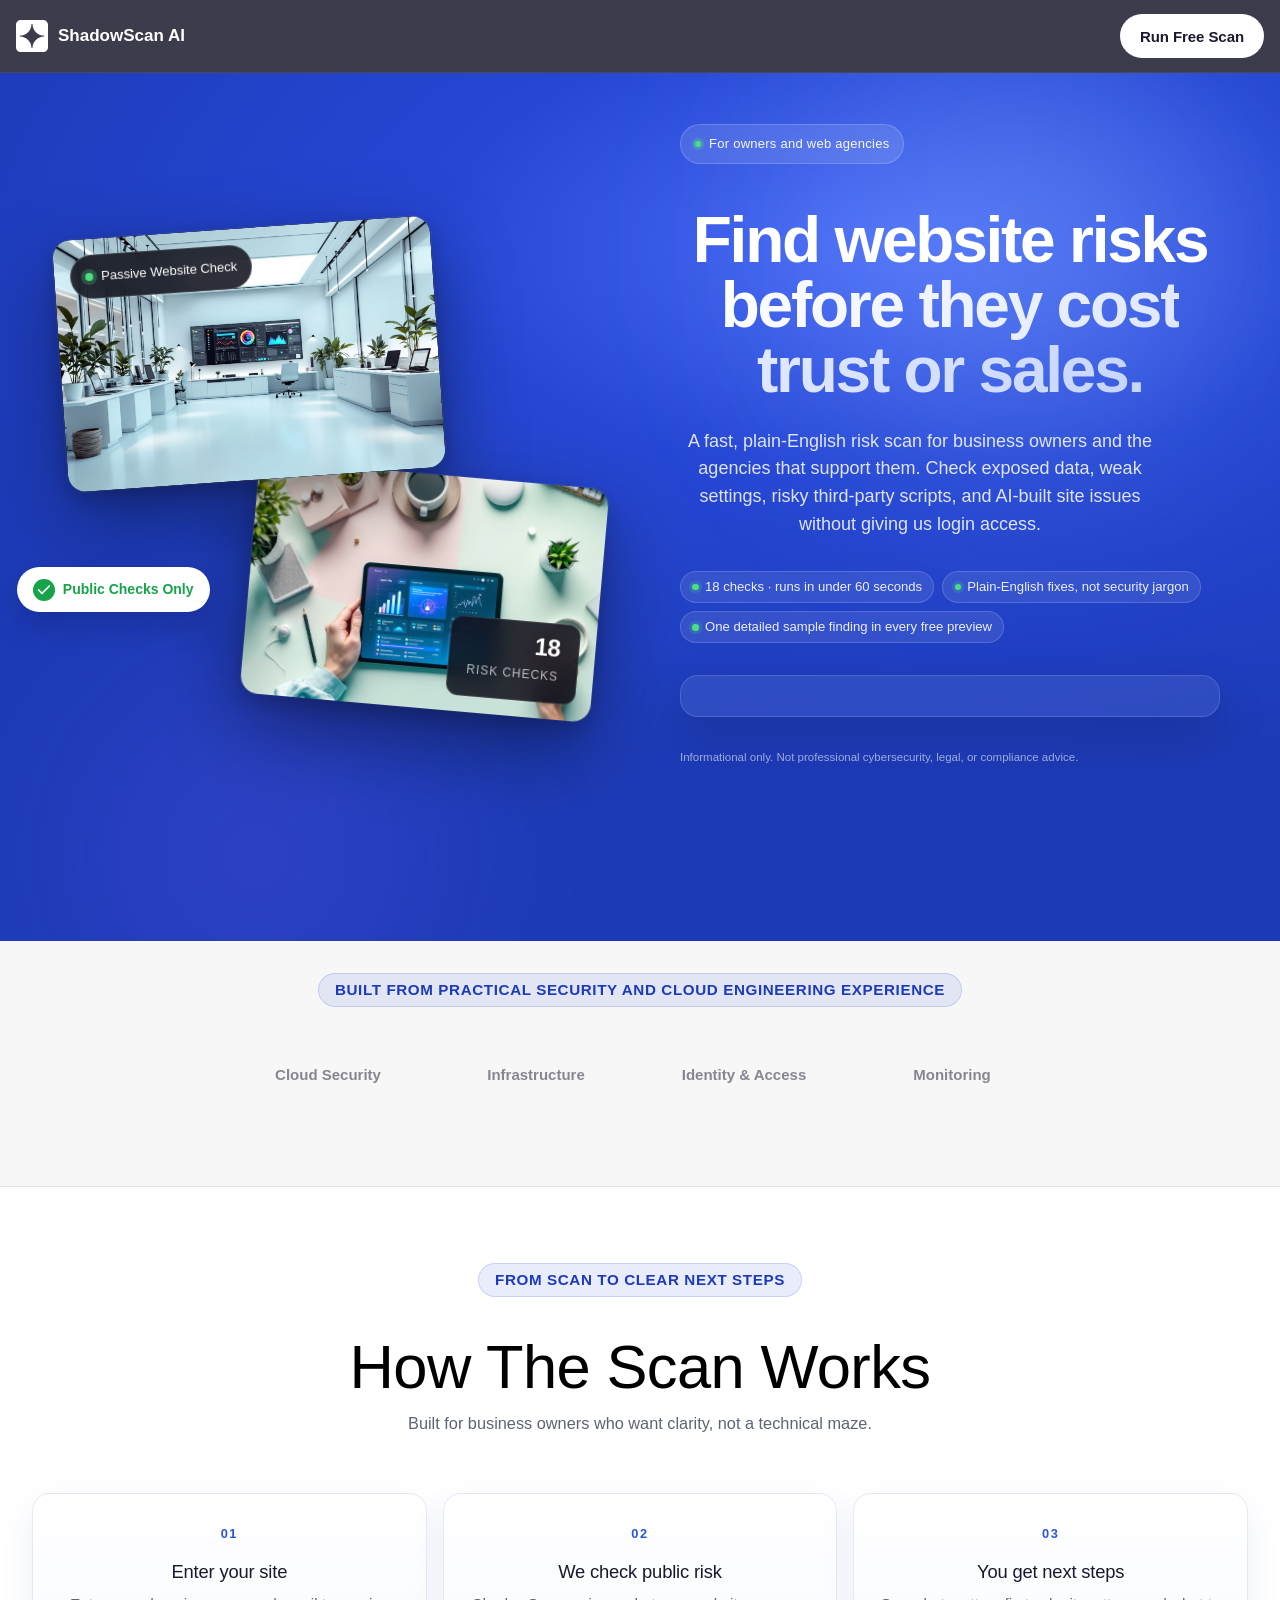
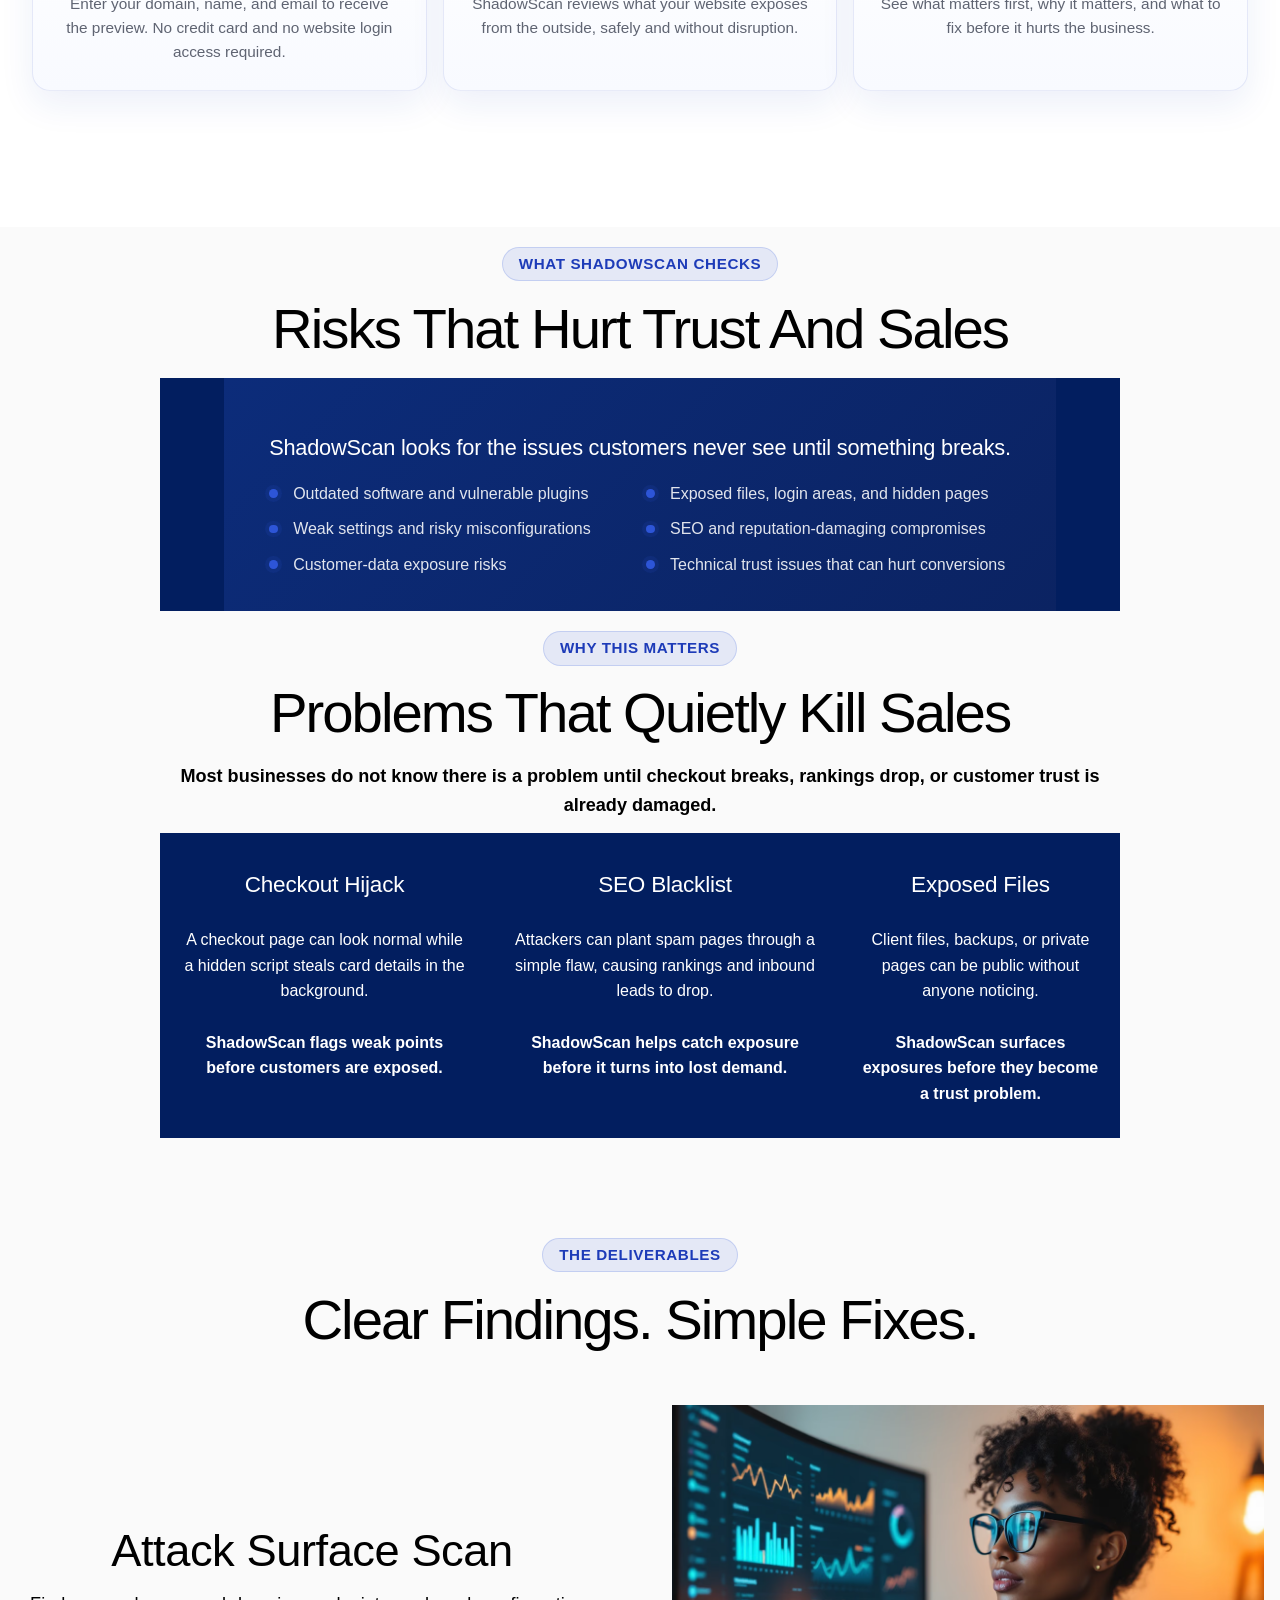
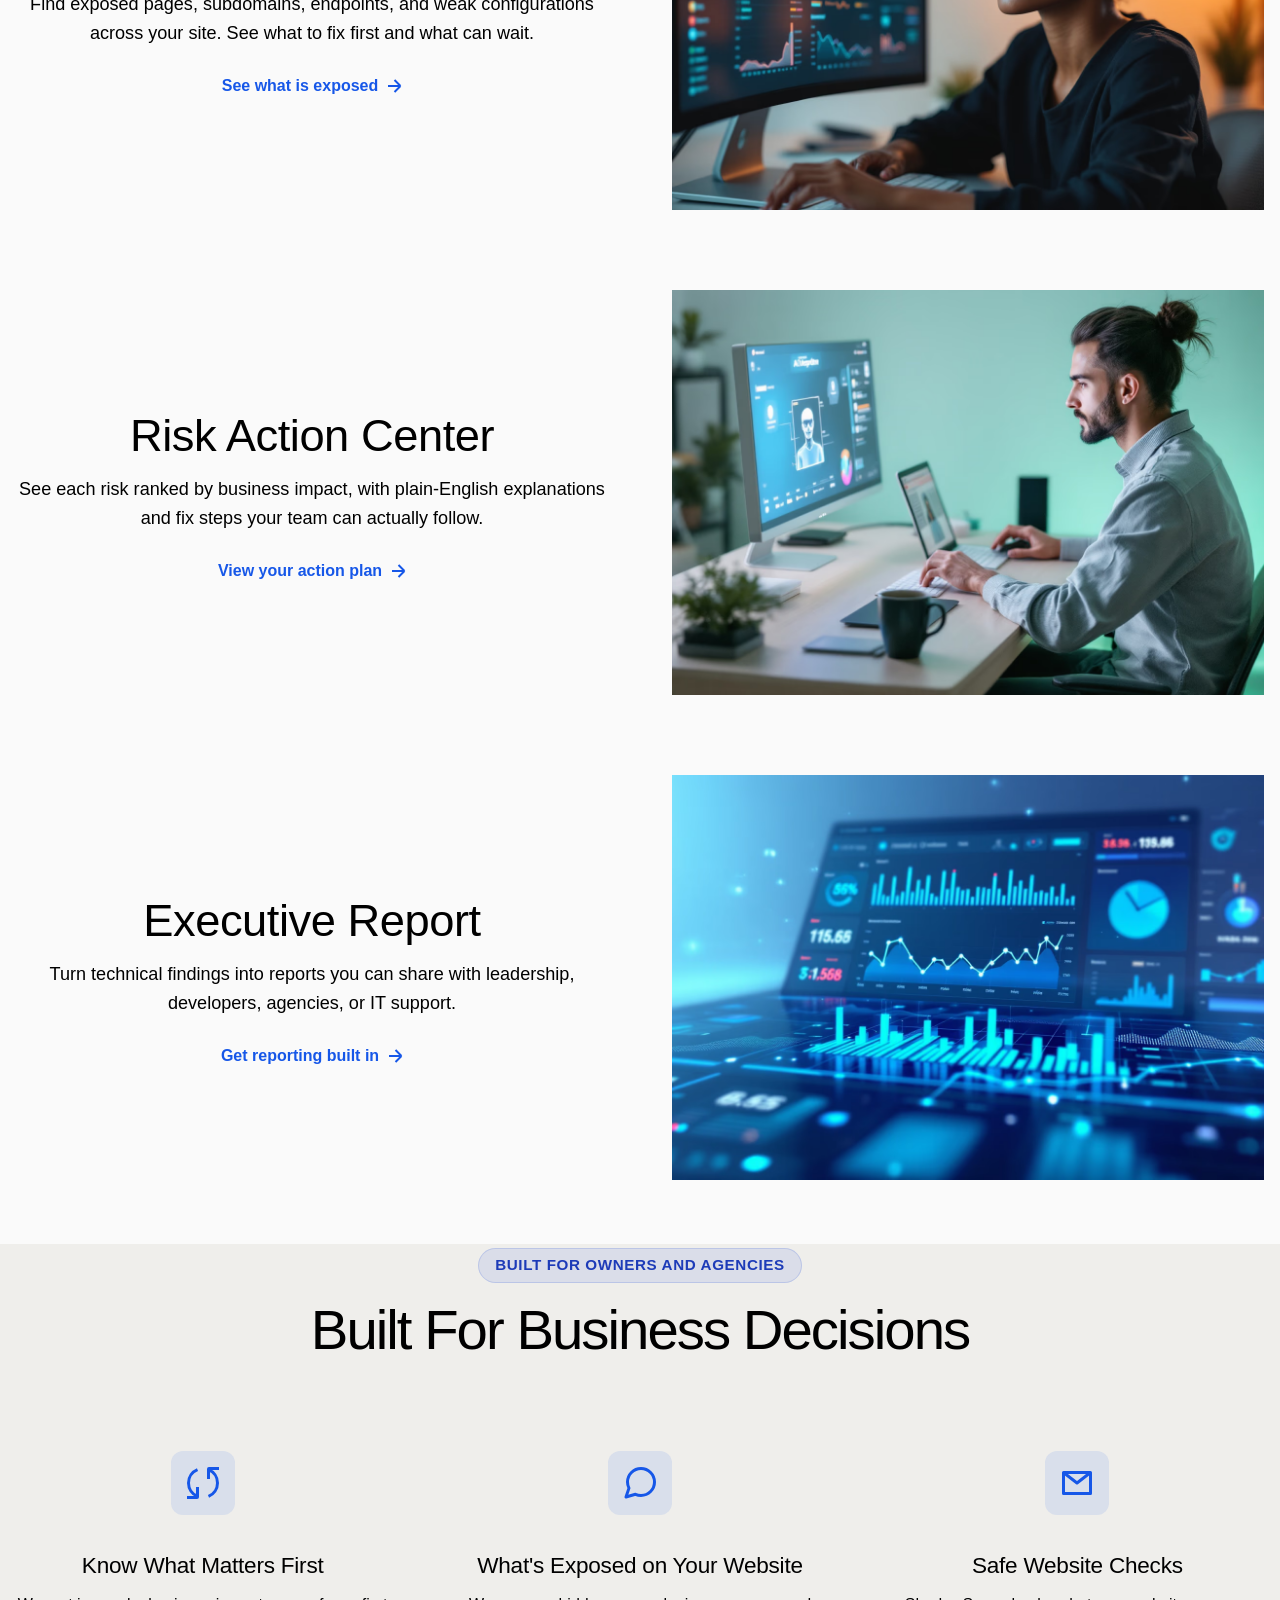
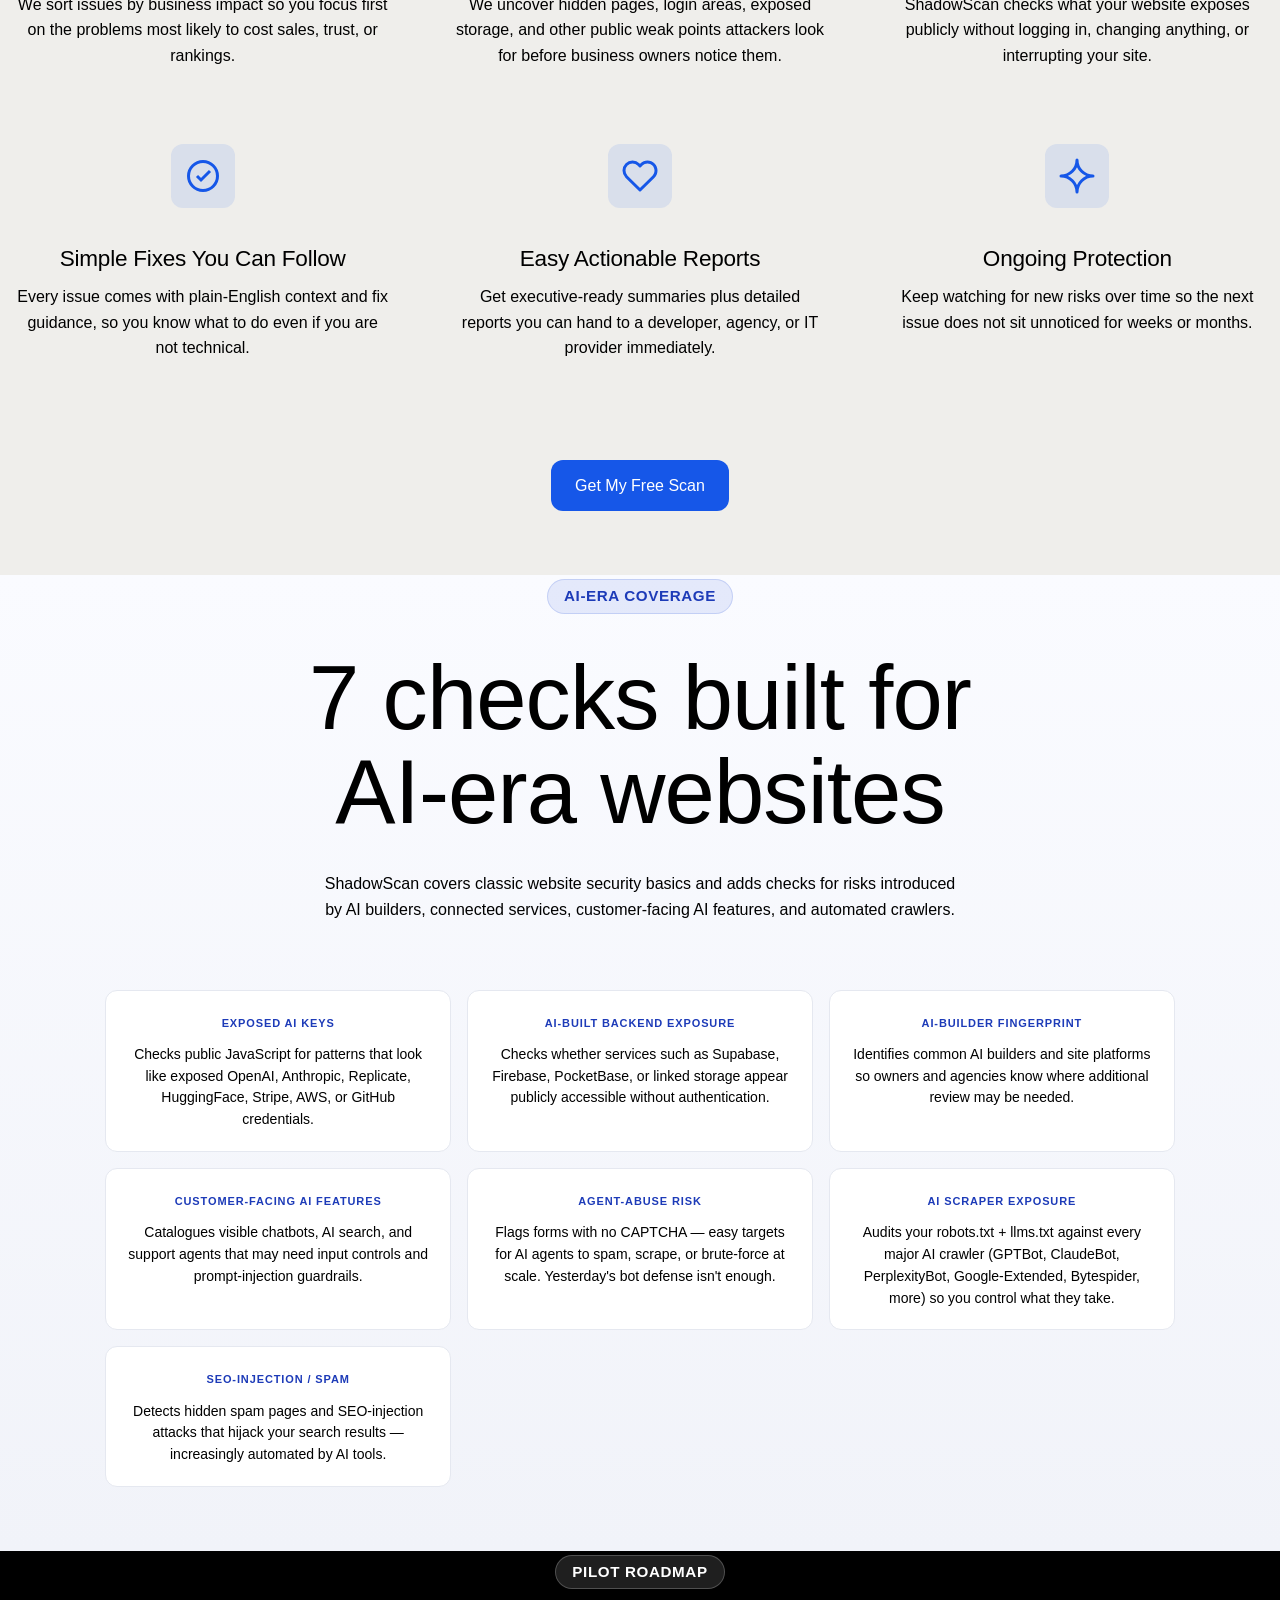
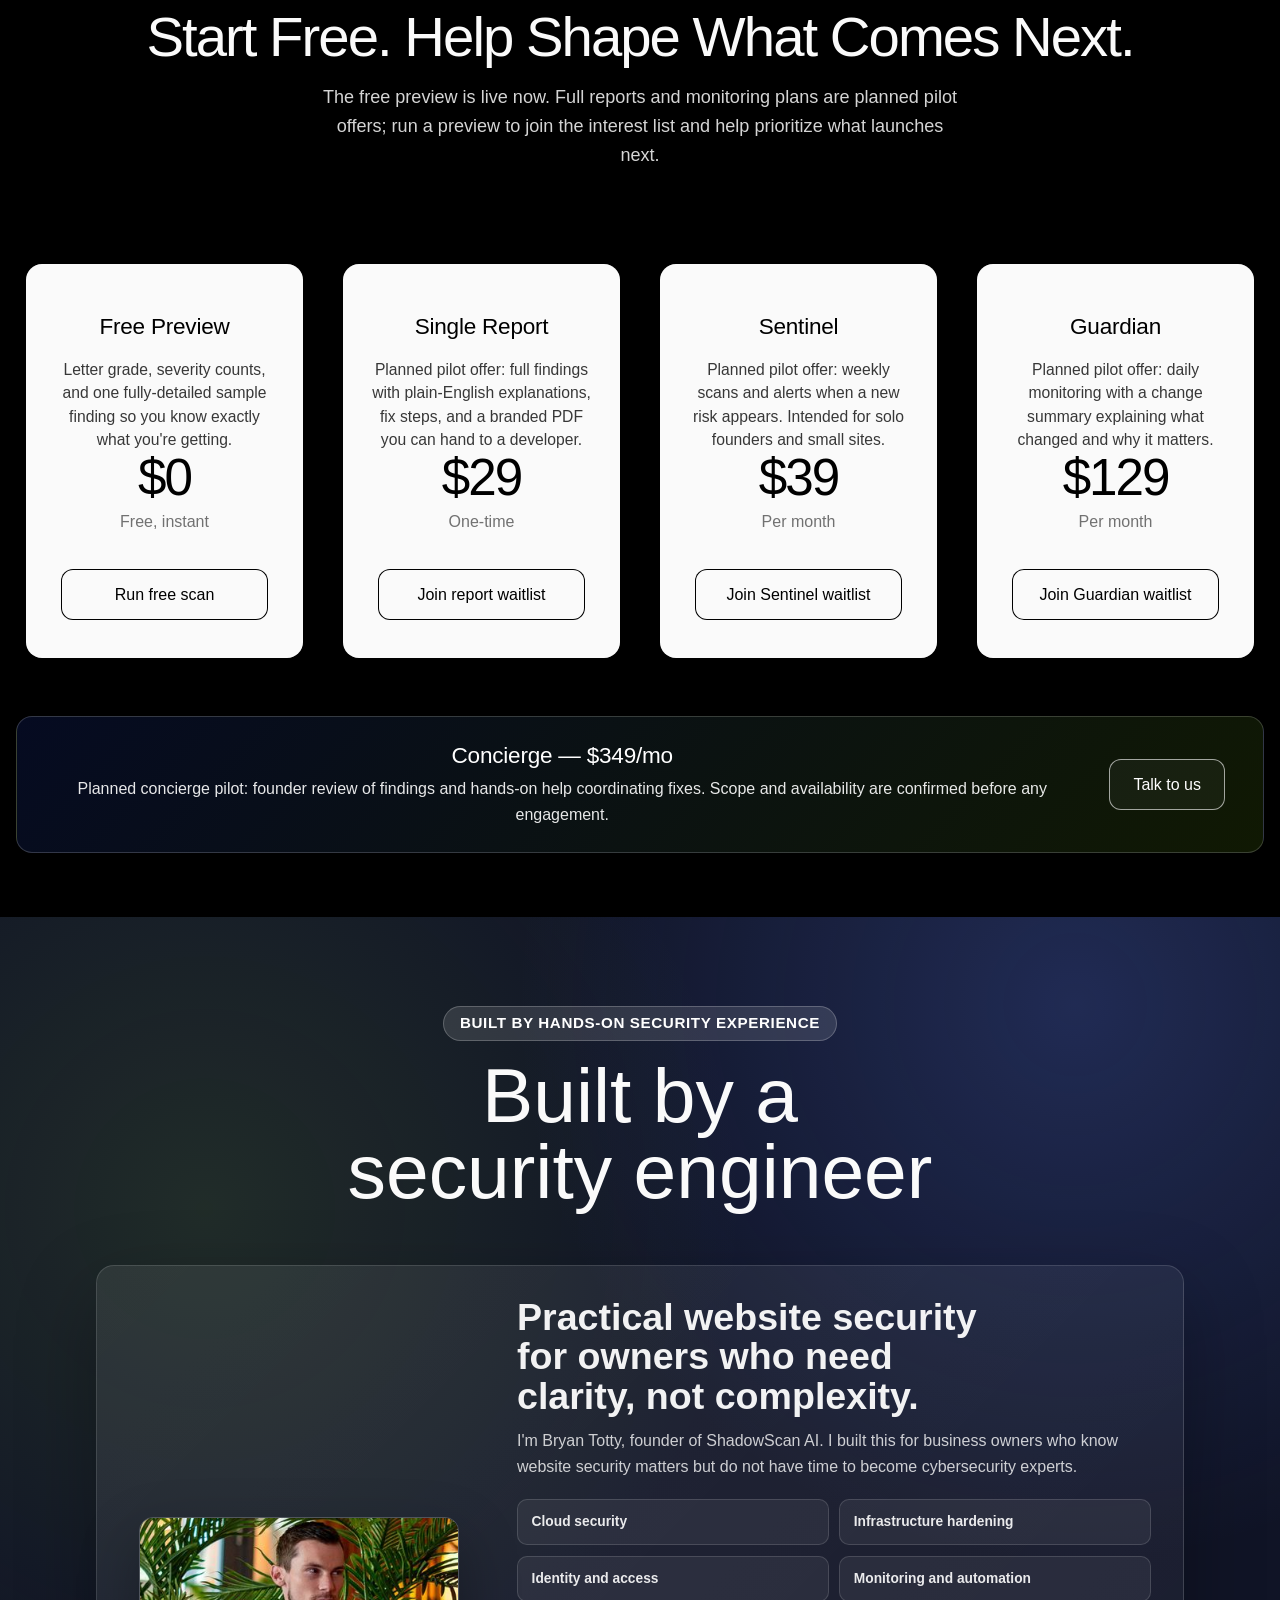
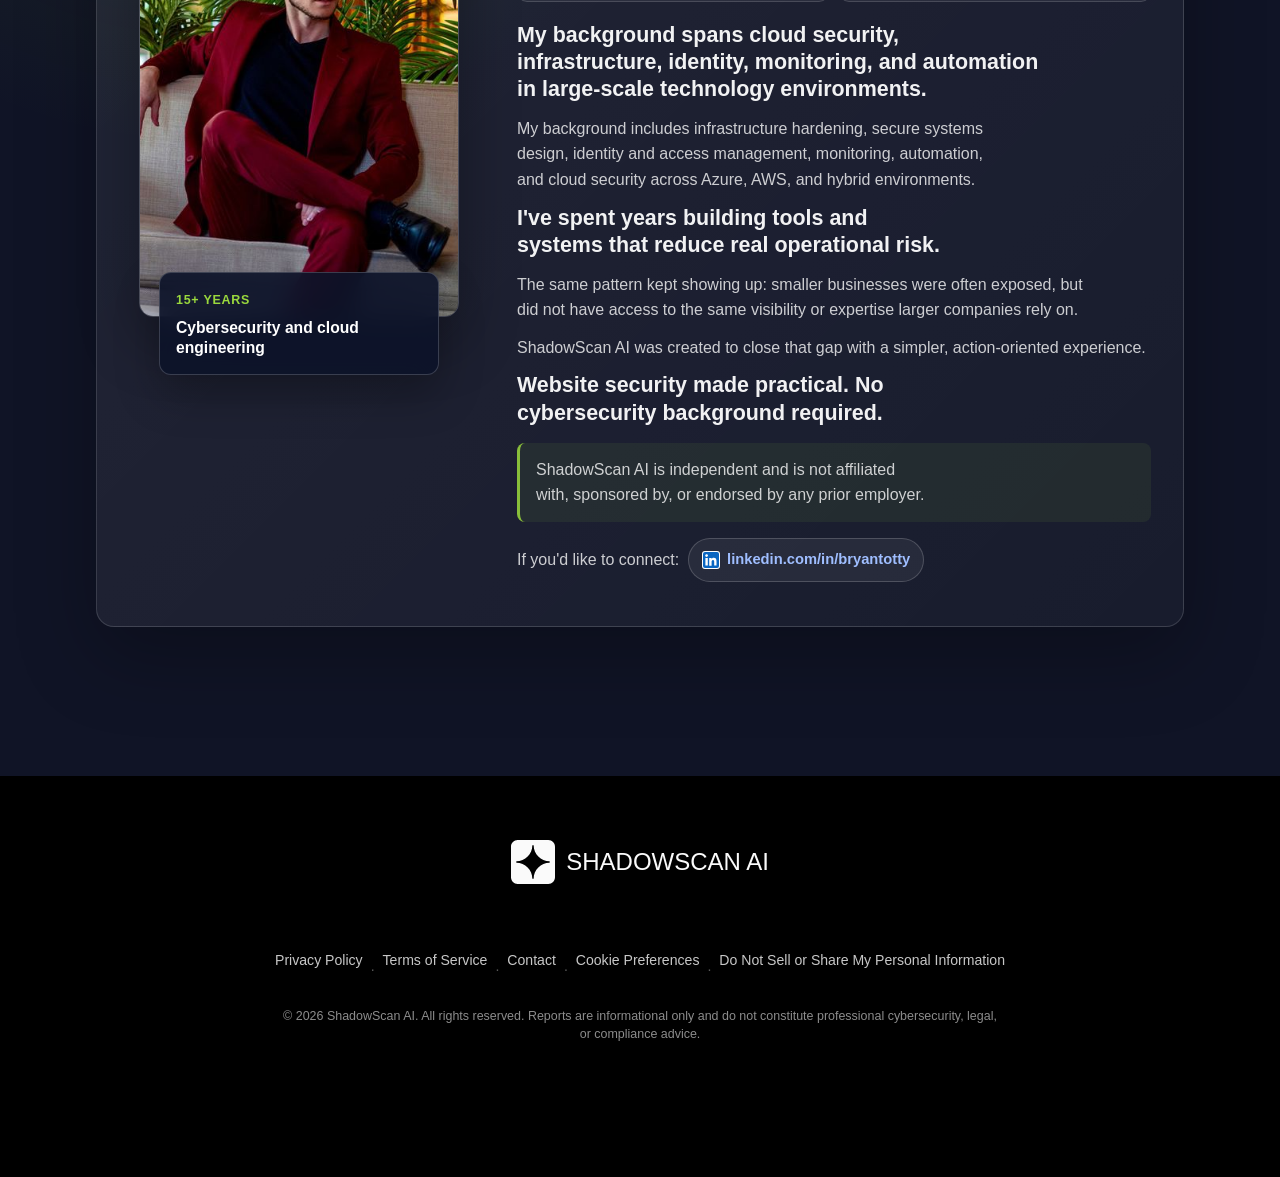
==== commit 7793a156: "Update ShadowScan pilot site for Azure hosting" ====
--- a/index.html
+++ b/index.html
@@ -2,8 +2,8 @@
 <html lang="en-US">
 <head>
   <meta charset="utf-8" />
-  <title>ShadowScan AI — Website Security Built for the AI Era</title>
-  <meta name="description" content="Website security built for the AI era — for owners who shouldn't DIY this. Continuous monitoring, AI-builder fingerprinting, exposed-key detection, and plain-English fixes. Free instant scan." />
+  <title>ShadowScan AI — Website Risk Scanner for Owners and Agencies</title>
+  <meta name="description" content="Find website risks before they cost trust or sales. ShadowScan gives business owners and web agencies a plain-English review of exposed data, weak settings, risky scripts, and AI-built site issues." />
   <meta name="viewport" content="width=device-width, initial-scale=1" />
   <meta http-equiv="X-Content-Type-Options" content="nosniff" />
   <meta http-equiv="Referrer-Policy" content="strict-origin-when-cross-origin" />
@@ -36,16 +36,16 @@
   <link rel="canonical" href="https://getshadowscan.com/" />
 
   <!-- Open Graph -->
-  <meta property="og:title" content="Website Security Built for the AI Era" />
-  <meta property="og:description" content="For owners who shouldn't DIY this. Detects exposed AI keys, vibe-coded backends, prompt-injection surfaces, and the classic security gaps too. Continuous monitoring + plain-English fixes." />
+  <meta property="og:title" content="Find Website Risks Before They Cost Trust or Sales" />
+  <meta property="og:description" content="A plain-English website risk scan for business owners and web agencies, including exposed data, weak settings, risky scripts, and AI-built site issues." />
   <meta property="og:image" content="https://getshadowscan.com/images/og-preview.png" />
   <meta property="og:url" content="https://getshadowscan.com/" />
   <meta property="og:type" content="website" />
 
   <!-- Twitter -->
   <meta name="twitter:card" content="summary_large_image" />
-  <meta name="twitter:title" content="Website Security Built for the AI Era" />
-  <meta name="twitter:description" content="For owners who shouldn't DIY this. Continuous monitoring + AI-era checks for exposed keys, vibe-coded backends, and prompt-injection surfaces." />
+  <meta name="twitter:title" content="Find Website Risks Before They Cost Trust or Sales" />
+  <meta name="twitter:description" content="A plain-English website risk scan for business owners and web agencies, with classic security checks and AI-era coverage." />
   <meta name="twitter:image" content="https://getshadowscan.com/images/og-preview.png" />
 
   <!-- Favicon (replace with your own) -->
@@ -124,33 +124,33 @@
               <img width="592" height="395" alt="Innovation lab background" src="images/hero-bg-1.avif" loading="eager" fetchpriority="high" />
               <div class="hero-image-tag">
                 <span class="hero-image-tag-dot"></span>
-                AI Scanning · Live
+                Passive Website Check
               </div>
             </div>
             <div class="hero-image-card hero-image-card--bottom">
               <img width="592" height="395" alt="Interactive lesson on tablet" src="images/hero-bg-2.avif" loading="eager" />
               <div class="hero-image-stat">
-                <div class="hero-image-stat-number">247</div>
-                <div class="hero-image-stat-label">Risks Detected</div>
+                <div class="hero-image-stat-number">18</div>
+                <div class="hero-image-stat-label">Risk Checks</div>
               </div>
             </div>
             <div class="hero-floating-badge" aria-hidden="true">
               <svg width="20" height="20" viewBox="0 0 24 24" fill="none" stroke="currentColor" stroke-width="2.5" stroke-linecap="round" stroke-linejoin="round"><path d="M20 6 9 17l-5-5"/></svg>
-              <span>Site Secured</span>
+              <span>Public Checks Only</span>
             </div>
           </div>
         </div>
         <div class="header hero-content">
           <div class="hero-eyebrow">
             <span class="hero-eyebrow-dot"></span>
-            Built for the AI era
-          </div>
-          <h1 class="heading_h1 hero-title">Website security <span class="hero-title-accent">built for the AI era.</span></h1>
-          <p class="hero-subtitle">For owners who shouldn't DIY this. We catch exposed AI keys, vibe-coded backends, prompt-injection surfaces, and every classic security gap that quietly costs you trust and sales.</p>
+            For owners and web agencies
+          </div>
+          <h1 class="heading_h1 hero-title">Find website risks <span class="hero-title-accent">before they cost trust or sales.</span></h1>
+          <p class="hero-subtitle">A fast, plain-English risk scan for business owners and the agencies that support them. Check exposed data, weak settings, risky third-party scripts, and AI-built site issues without giving us login access.</p>
           <ul class="hero-proof-list" aria-label="ShadowScan benefits">
             <li>18 checks · runs in under 60 seconds</li>
             <li>Plain-English fixes, not security jargon</li>
-            <li>Continuous monitoring catches new risks the day they appear</li>
+            <li>One detailed sample finding in every free preview</li>
           </ul>
           <!-- Live scan widget mounts here. JS + CSS loaded at end of <body>. -->
           <div id="shadowscan-mount" class="hero-form-wrap"></div>
@@ -193,7 +193,7 @@
         <div class="funnel-step-card">
           <span class="funnel-step-number">01</span>
           <h3>Enter your site</h3>
-          <p>Just your domain — email is optional. No credit card and no login access required.</p>
+          <p>Enter your domain, name, and email to receive the preview. No credit card and no website login access required.</p>
         </div>
         <div class="funnel-step-card">
           <span class="funnel-step-number">02</span>
@@ -327,7 +327,7 @@
   <section class="section is-secondary fade-in-section">
     <div class="container">
       <div class="header is-align-center">
-        <p class="section-kicker">Built for non-technical owners</p>
+        <p class="section-kicker">Built for owners and agencies</p>
         <h2 class="heading_h2">Built For Business Decisions</h2>
       </div>
       <div class="w-layout-grid grid_3-col gap-large">
@@ -414,26 +414,26 @@
   <section class="section fade-in-section" aria-labelledby="ai-era-title" style="background:linear-gradient(180deg,#fafbff,#f1f3f9);">
     <div class="container">
       <div class="header is-align-center" style="margin-bottom:32px;">
-        <p class="section-kicker">The AI-era moat</p>
-        <h2 id="ai-era-title" class="heading_h2">7 checks no other scanner runs</h2>
-        <p style="max-width:640px;margin-inline:auto;">Every site scanner finds missing security headers. We do that too — but the real risks have shifted. AI tools generate insecure code, leak API keys into bundles, and create attack surfaces that didn't exist 18 months ago.</p>
+        <p class="section-kicker">AI-era coverage</p>
+        <h2 id="ai-era-title" class="heading_h2">7 checks built for AI-era websites</h2>
+        <p style="max-width:640px;margin-inline:auto;">ShadowScan covers classic website security basics and adds checks for risks introduced by AI builders, connected services, customer-facing AI features, and automated crawlers.</p>
       </div>
       <div class="grid_3-col tablet-1-col gap-small" style="display:grid;grid-template-columns:repeat(auto-fit,minmax(260px,1fr));gap:16px;">
         <div class="ai-check-card" style="background:#fff;border:1px solid #e5e8f0;border-radius:12px;padding:20px;">
           <div style="font-size:11px;font-weight:700;letter-spacing:.08em;text-transform:uppercase;color:#1d3bb8;margin-bottom:8px;">Exposed AI keys</div>
-          <p style="margin:0;font-size:14px;line-height:1.55;">Detects OpenAI, Anthropic, Replicate, HuggingFace, Stripe, AWS, GitHub keys hard-coded in your client-side JavaScript bundles — a common Lovable/Bolt/v0 mistake.</p>
+          <p style="margin:0;font-size:14px;line-height:1.55;">Checks public JavaScript for patterns that look like exposed OpenAI, Anthropic, Replicate, HuggingFace, Stripe, AWS, or GitHub credentials.</p>
         </div>
         <div class="ai-check-card" style="background:#fff;border:1px solid #e5e8f0;border-radius:12px;padding:20px;">
-          <div style="font-size:11px;font-weight:700;letter-spacing:.08em;text-transform:uppercase;color:#1d3bb8;margin-bottom:8px;">Vibe-coded backends</div>
-          <p style="margin:0;font-size:14px;line-height:1.55;">Probes Supabase, Firebase, PocketBase, S3 buckets, and other backends for unauthenticated APIs and public buckets — the #1 way AI-built apps get pwned.</p>
+          <div style="font-size:11px;font-weight:700;letter-spacing:.08em;text-transform:uppercase;color:#1d3bb8;margin-bottom:8px;">AI-built backend exposure</div>
+          <p style="margin:0;font-size:14px;line-height:1.55;">Checks whether services such as Supabase, Firebase, PocketBase, or linked storage appear publicly accessible without authentication.</p>
         </div>
         <div class="ai-check-card" style="background:#fff;border:1px solid #e5e8f0;border-radius:12px;padding:20px;">
           <div style="font-size:11px;font-weight:700;letter-spacing:.08em;text-transform:uppercase;color:#1d3bb8;margin-bottom:8px;">AI-builder fingerprint</div>
-          <p style="margin:0;font-size:14px;line-height:1.55;">Identifies Lovable, Bolt.new, v0, Replit Agent, Cursor, Windsurf, Webflow, Wix, and Squarespace — each with its own known risk profile.</p>
+          <p style="margin:0;font-size:14px;line-height:1.55;">Identifies common AI builders and site platforms so owners and agencies know where additional review may be needed.</p>
         </div>
         <div class="ai-check-card" style="background:#fff;border:1px solid #e5e8f0;border-radius:12px;padding:20px;">
-          <div style="font-size:11px;font-weight:700;letter-spacing:.08em;text-transform:uppercase;color:#1d3bb8;margin-bottom:8px;">Prompt-injection surface</div>
-          <p style="margin:0;font-size:14px;line-height:1.55;">Catalogues every customer-facing AI feature on your site (chatbots, AI search, support agents) — each one is a new attack surface that needs guardrails.</p>
+          <div style="font-size:11px;font-weight:700;letter-spacing:.08em;text-transform:uppercase;color:#1d3bb8;margin-bottom:8px;">Customer-facing AI features</div>
+          <p style="margin:0;font-size:14px;line-height:1.55;">Catalogues visible chatbots, AI search, and support agents that may need input controls and prompt-injection guardrails.</p>
         </div>
         <div class="ai-check-card" style="background:#fff;border:1px solid #e5e8f0;border-radius:12px;padding:20px;">
           <div style="font-size:11px;font-weight:700;letter-spacing:.08em;text-transform:uppercase;color:#1d3bb8;margin-bottom:8px;">Agent-abuse risk</div>
@@ -455,9 +455,9 @@
   <section id="pricing" class="section is-inverse fade-in-section">
     <div class="container">
       <div class="header is-align-center">
-        <p class="section-kicker on-dark">Choose your plan</p>
-        <h2 class="heading_h1">Pick Your Protection Level</h2>
-        <p class="paragraph_large on-dark" style="opacity:.85;max-width:640px;margin-inline:auto;">A one-time scan tells you what's wrong today. Continuous monitoring catches what breaks <em>tomorrow</em> — when a developer ships a new bundle, a vendor adds a new chatbot, or an AI scraper crawls a page you forgot to lock down.</p>
+        <p class="section-kicker on-dark">Pilot roadmap</p>
+        <h2 class="heading_h1">Start Free. Help Shape What Comes Next.</h2>
+        <p class="paragraph_large on-dark" style="opacity:.85;max-width:640px;margin-inline:auto;">The free preview is live now. Full reports and monitoring plans are planned pilot offers; run a preview to join the interest list and help prioritize what launches next.</p>
       </div>
       <ul role="list" class="grid_4-col gap-small padding_none margin-bottom_none w-list-unstyled">
 
@@ -483,13 +483,13 @@
           <div class="card_body is-small">
             <div class="margin_bottom-auto">
               <h3 class="heading_h4">Single Report</h3>
-              <p class="paragraph-4">Full findings with plain-English explanations, fix steps, and a branded PDF you can hand to a developer. No subscription.</p>
+              <p class="paragraph-4">Planned pilot offer: full findings with plain-English explanations, fix steps, and a branded PDF you can hand to a developer.</p>
             </div>
             <h4 class="heading_h2 margin-bottom_none">$29</h4>
             <p class="text-color_secondary">One-time</p>
             <div class="margin-top_small">
               <div class="button-group is-vertical-stretch">
-                <a href="#signup-form" class="button is-secondary w-inline-block"><div>Get full report</div></a>
+                <a href="#signup-form" class="button is-secondary w-inline-block"><div>Join report waitlist</div></a>
               </div>
             </div>
           </div>
@@ -500,31 +500,30 @@
           <div class="card_body is-small">
             <div class="margin_bottom-auto">
               <h3 class="heading_h4">Sentinel</h3>
-              <p class="paragraph-5">Weekly automated scans with email alerts the moment a new risk appears. Best for solo founders and small sites.</p>
+              <p class="paragraph-5">Planned pilot offer: weekly scans and alerts when a new risk appears. Intended for solo founders and small sites.</p>
             </div>
             <h4 class="heading_h2 margin-bottom_none">$39</h4>
             <p class="text-color_secondary">Per month</p>
             <div class="margin-top_small">
               <div class="button-group is-vertical-stretch">
-                <a href="#signup-form" class="button is-secondary w-inline-block"><div>Choose Sentinel</div></a>
+                <a href="#signup-form" class="button is-secondary w-inline-block"><div>Join Sentinel waitlist</div></a>
               </div>
             </div>
           </div>
         </li>
 
-        <!-- Guardian (MOST POPULAR) -->
-        <li class="card on-inverse is-popular">
-          <div class="popular-badge">Most Popular</div>
+        <!-- Guardian -->
+        <li class="card on-inverse">
           <div class="card_body is-small">
             <div class="margin_bottom-auto">
               <h3 class="heading_h4">Guardian</h3>
-              <p class="paragraph-6">Daily monitoring + change-detection diff: we tell you exactly what changed and why it matters. AI-era checks included.</p>
+              <p class="paragraph-6">Planned pilot offer: daily monitoring with a change summary explaining what changed and why it matters.</p>
             </div>
             <h4 class="heading_h2 margin-bottom_none">$129</h4>
             <p class="text-color_secondary">Per month</p>
             <div class="margin-top_small">
               <div class="button-group is-vertical-stretch">
-                <a href="#signup-form" class="button is-secondary w-inline-block is-popular-btn"><div>Choose Guardian</div></a>
+                <a href="#signup-form" class="button is-secondary w-inline-block"><div>Join Guardian waitlist</div></a>
               </div>
             </div>
           </div>
@@ -536,7 +535,7 @@
       <div class="concierge-card" style="margin-top:24px;background:linear-gradient(135deg,rgba(29,59,184,.18),rgba(132,204,22,.12));border:1.5px solid rgba(255,255,255,.18);border-radius:16px;padding:24px 28px;display:grid;grid-template-columns:1fr auto;gap:20px;align-items:center;color:#fff;">
         <div>
           <h3 class="heading_h4" style="margin:0 0 6px;">Concierge — $349/mo</h3>
-          <p style="margin:0;opacity:.9;">Everything in Guardian, plus a dedicated security engineer who reviews findings, applies fixes for you, and is on call when something breaks. For owners who want it handled — not handed off.</p>
+          <p style="margin:0;opacity:.9;">Planned concierge pilot: founder review of findings and hands-on help coordinating fixes. Scope and availability are confirmed before any engagement.</p>
         </div>
         <a href="#signup-form" class="button is-secondary w-inline-block" style="white-space:nowrap;"><div>Talk to us</div></a>
       </div>
--- a/css/custom.css
+++ b/css/custom.css
@@ -415,7 +415,7 @@
   margin-top: 4px;
 }
 
-/* Floating "Site Secured" badge */
+/* Floating public-checks badge */
 .hero-floating-badge {
   position: absolute;
   bottom: 20%;
@@ -1279,6 +1279,37 @@
 }
 
 /* ============================
+   CONCIERGE CARD (dark gradient banner under tier grid)
+   ============================ */
+.concierge-card .button.is-secondary {
+  color: #fff !important;
+  border-color: rgba(255, 255, 255, 0.6) !important;
+  box-shadow: inset 0 0 0 1px rgba(255, 255, 255, 0.6) !important;
+  background-color: rgba(255, 255, 255, 0.04) !important;
+}
+
+.concierge-card .button.is-secondary:hover {
+  background-color: rgba(255, 255, 255, 0.12) !important;
+  box-shadow: inset 0 0 0 2px #fff !important;
+}
+
+@media screen and (max-width: 767px) {
+  .concierge-card {
+    grid-template-columns: 1fr !important;
+    padding: 20px 18px !important;
+    gap: 16px !important;
+    text-align: left;
+  }
+
+  .concierge-card .button.is-secondary {
+    width: 100%;
+    margin: 0 !important;
+    padding: 14px 16px;
+    white-space: nowrap;
+  }
+}
+
+/* ============================
    FOUNDER BIO COLLAPSIBLE
    ============================ */
 .founder-bio p {
